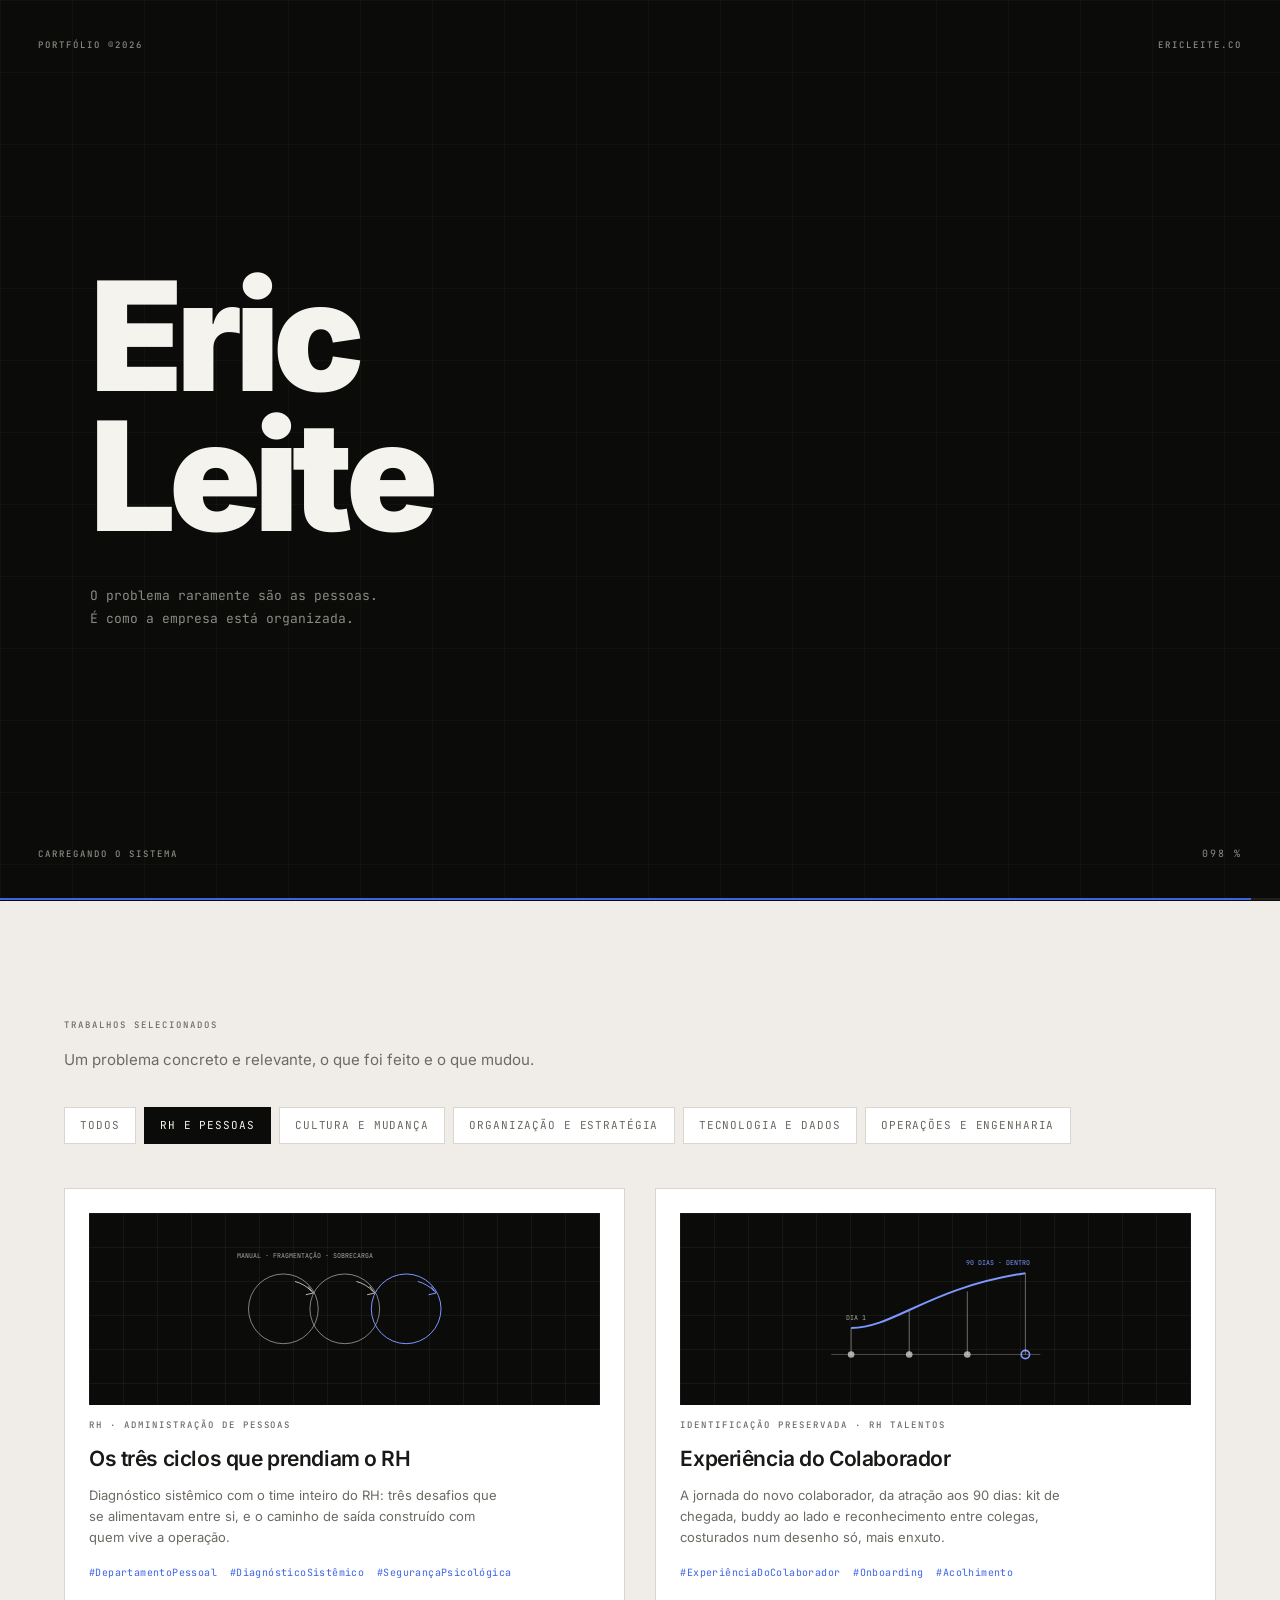
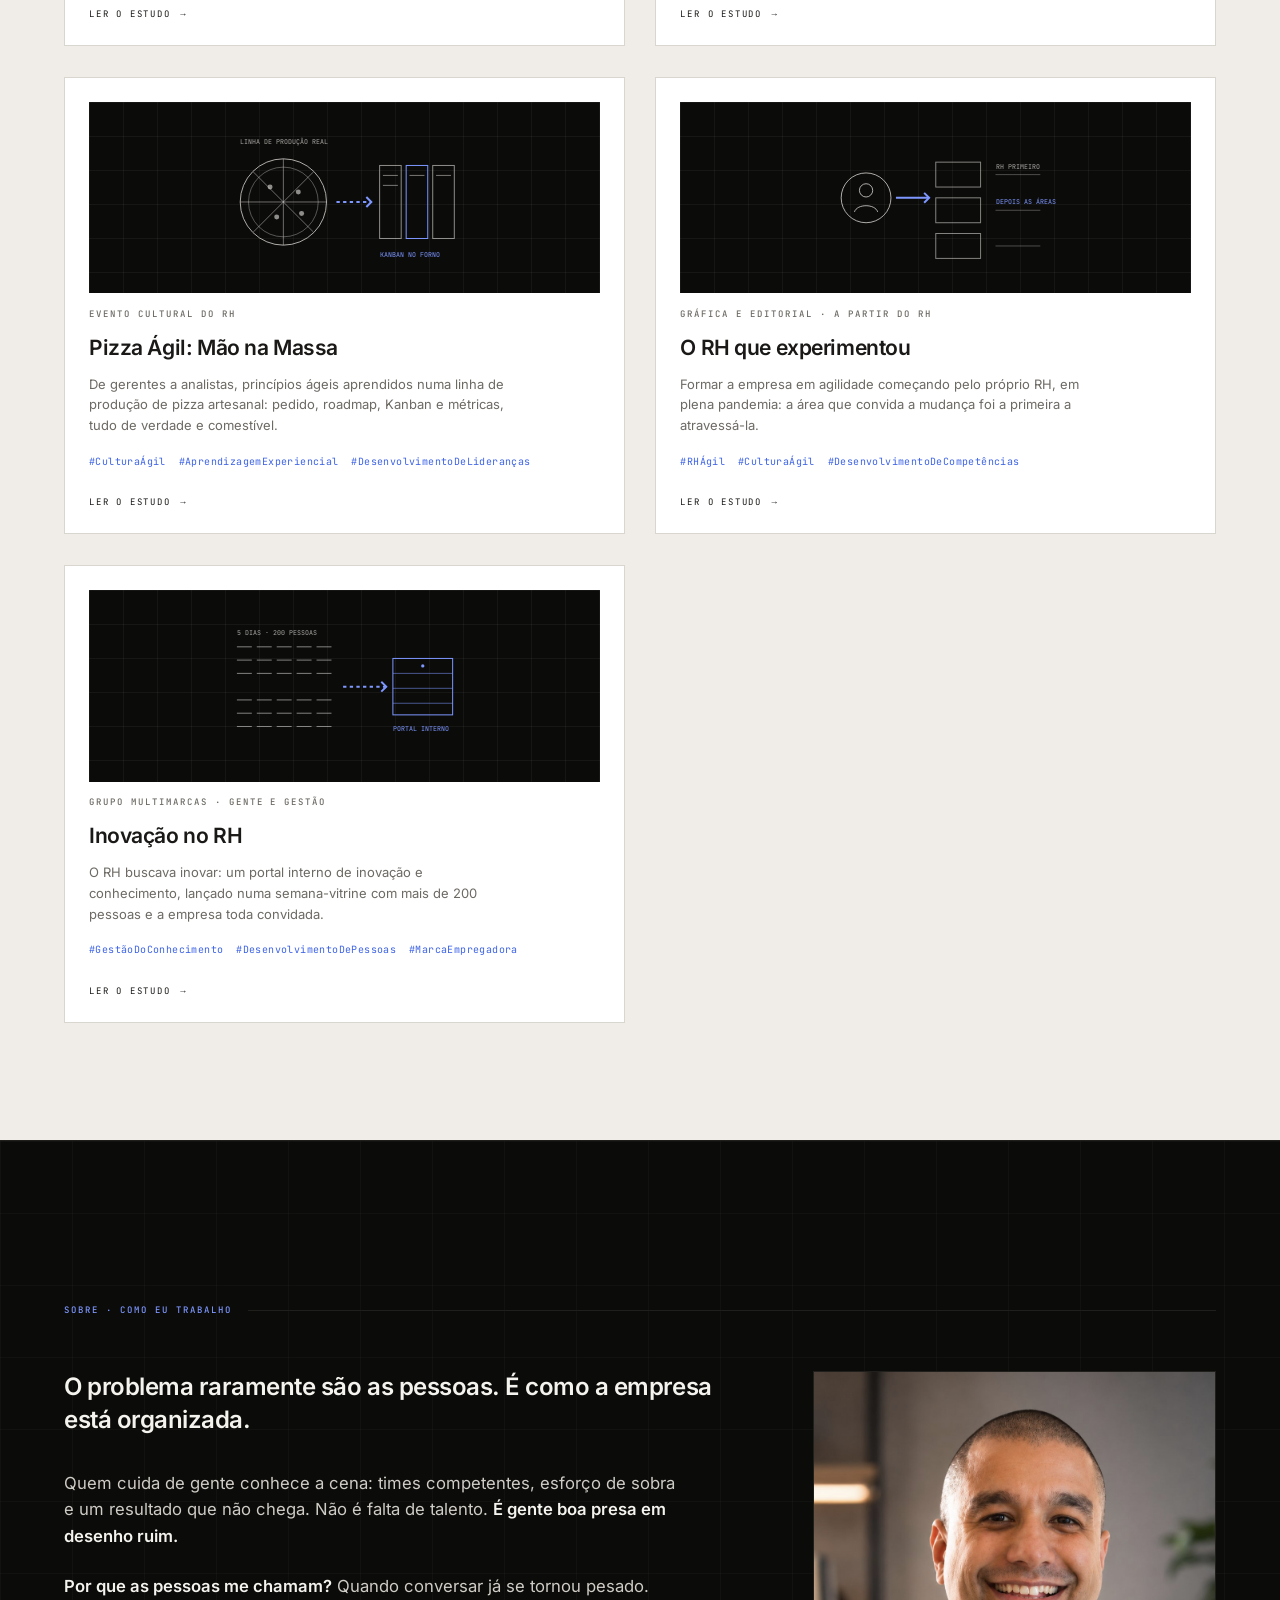
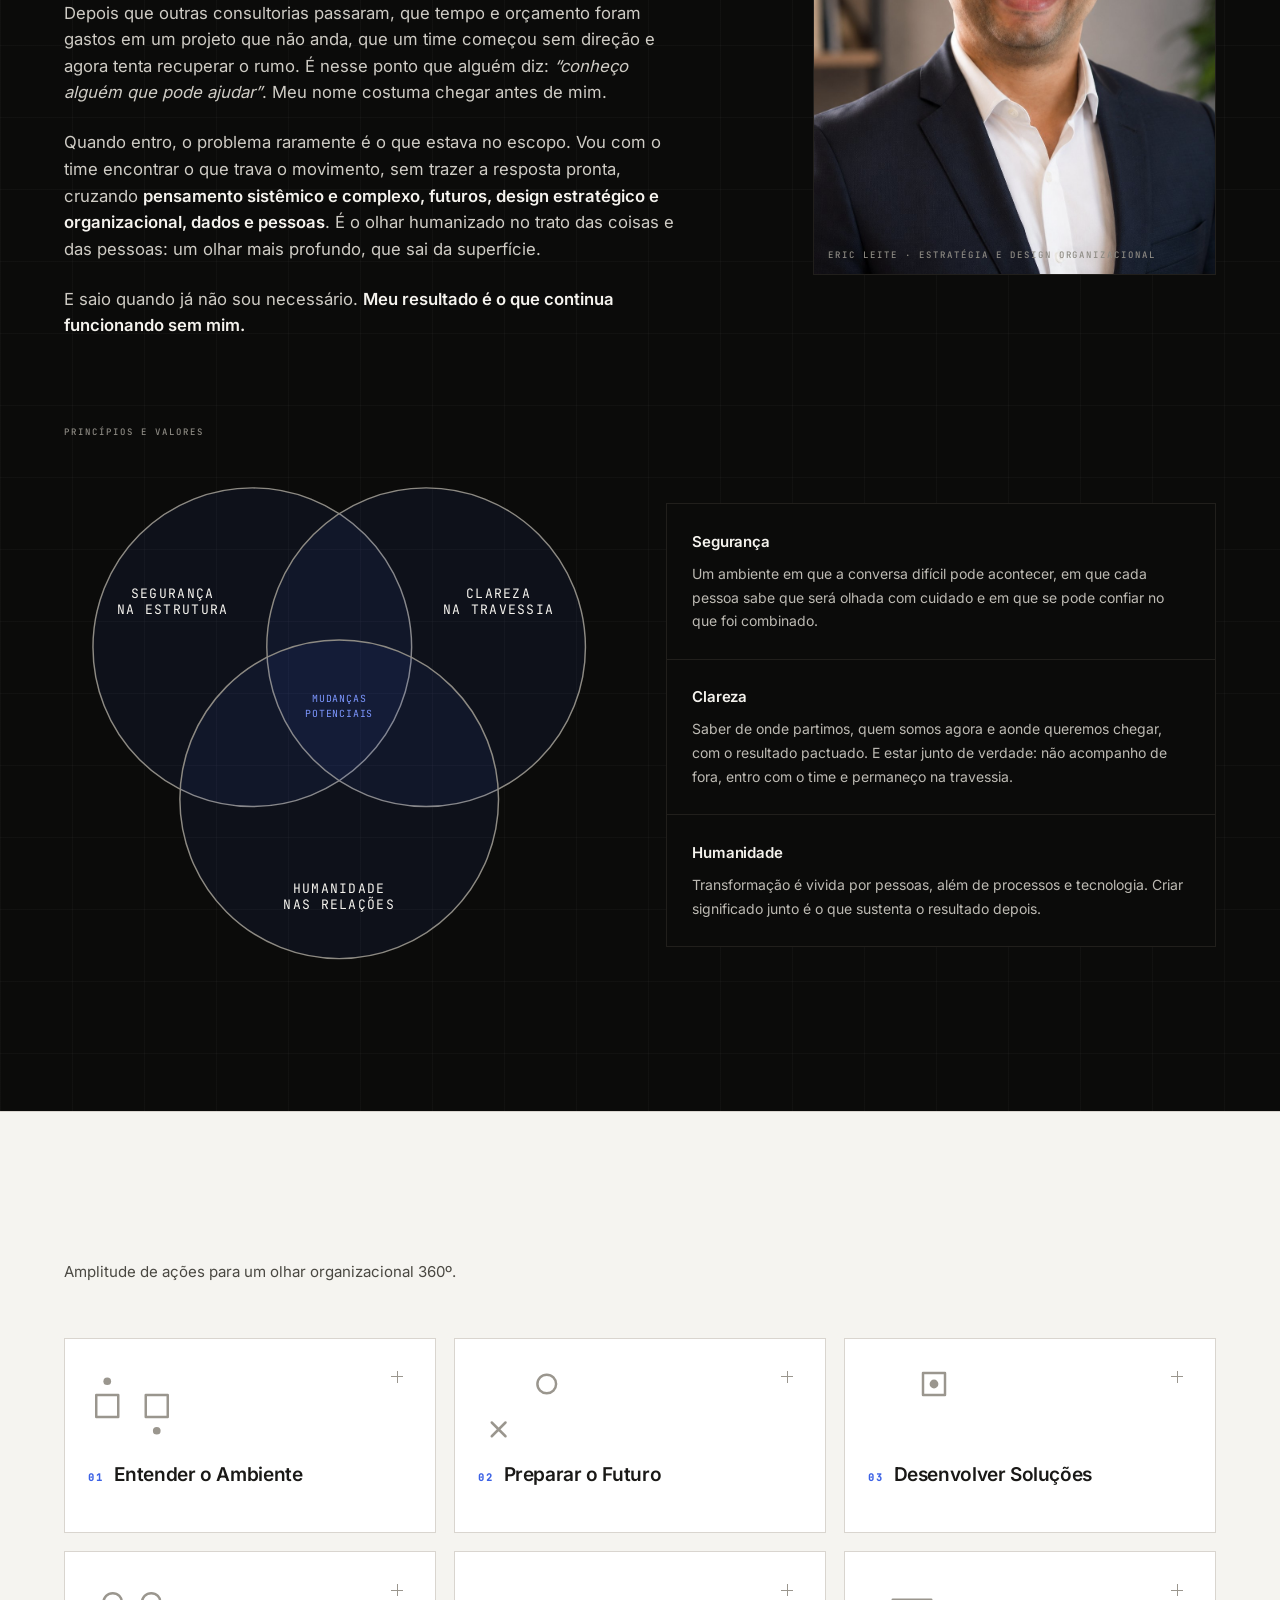
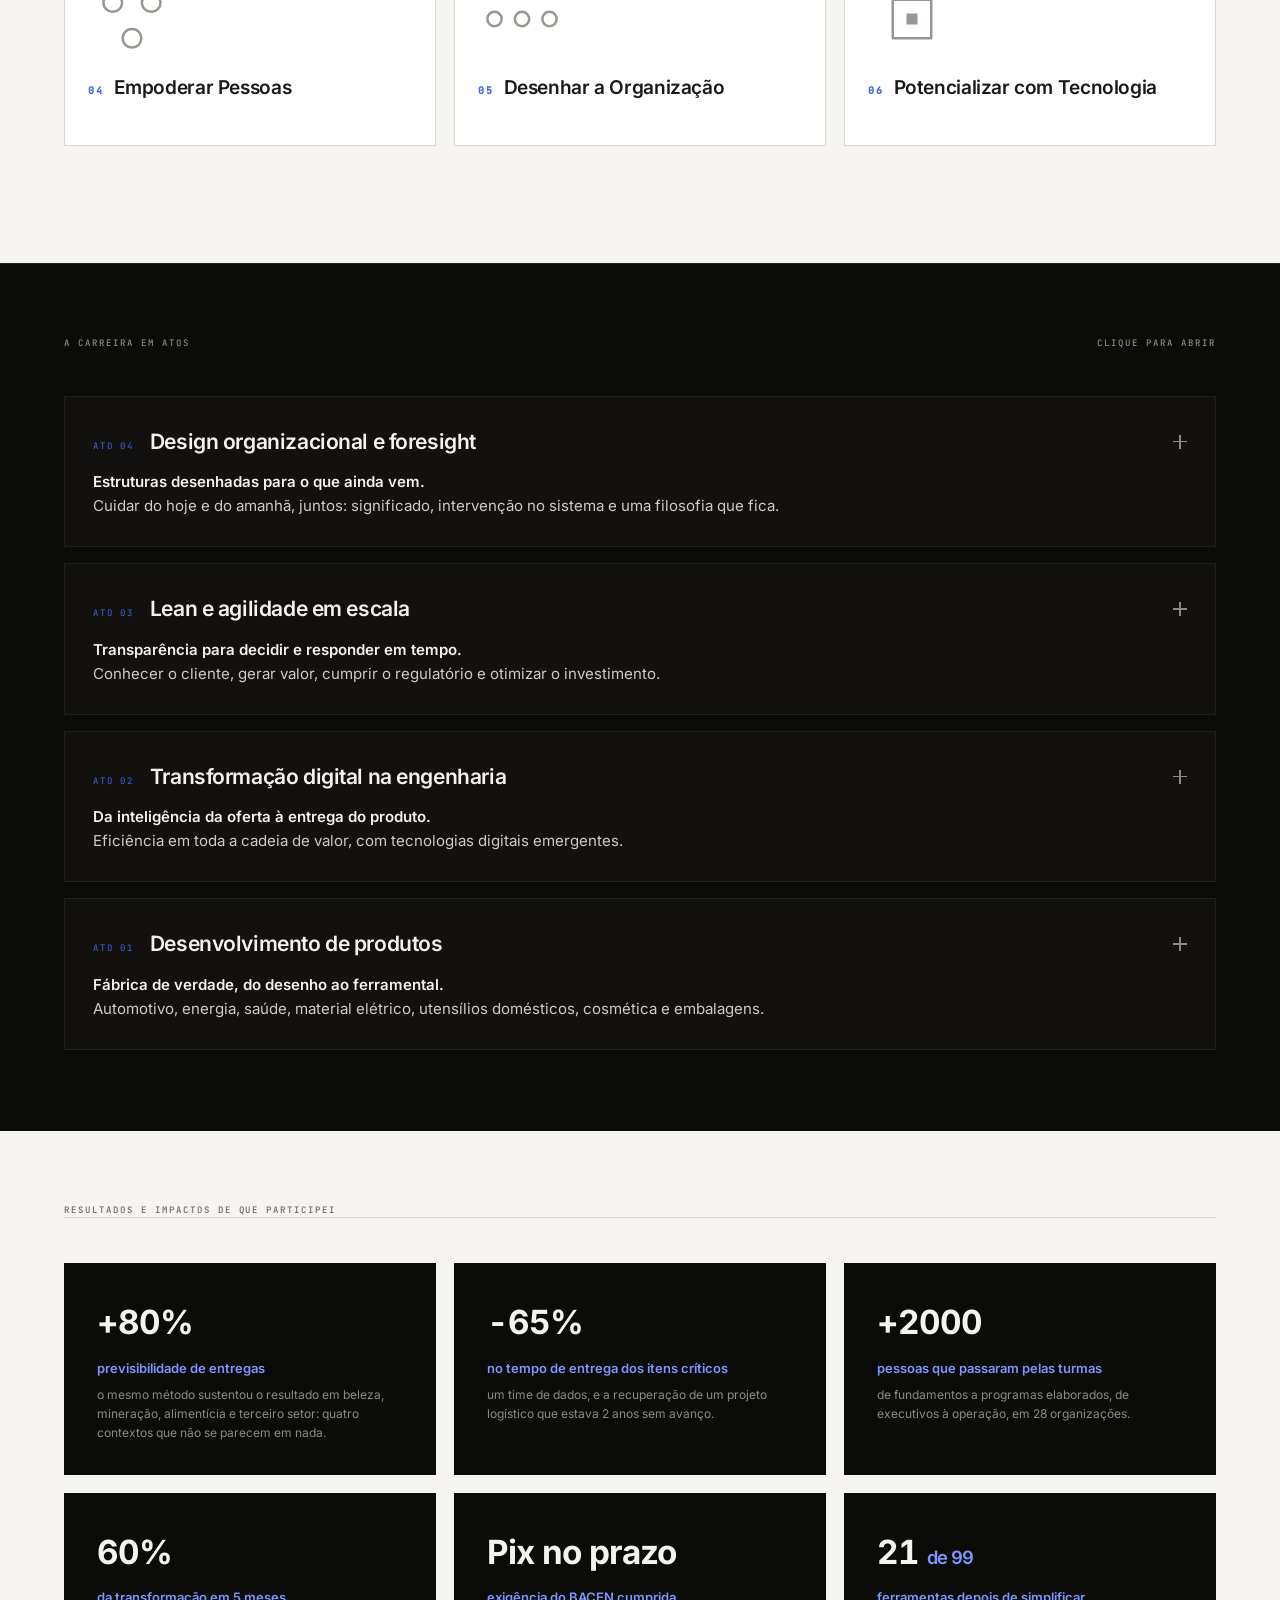
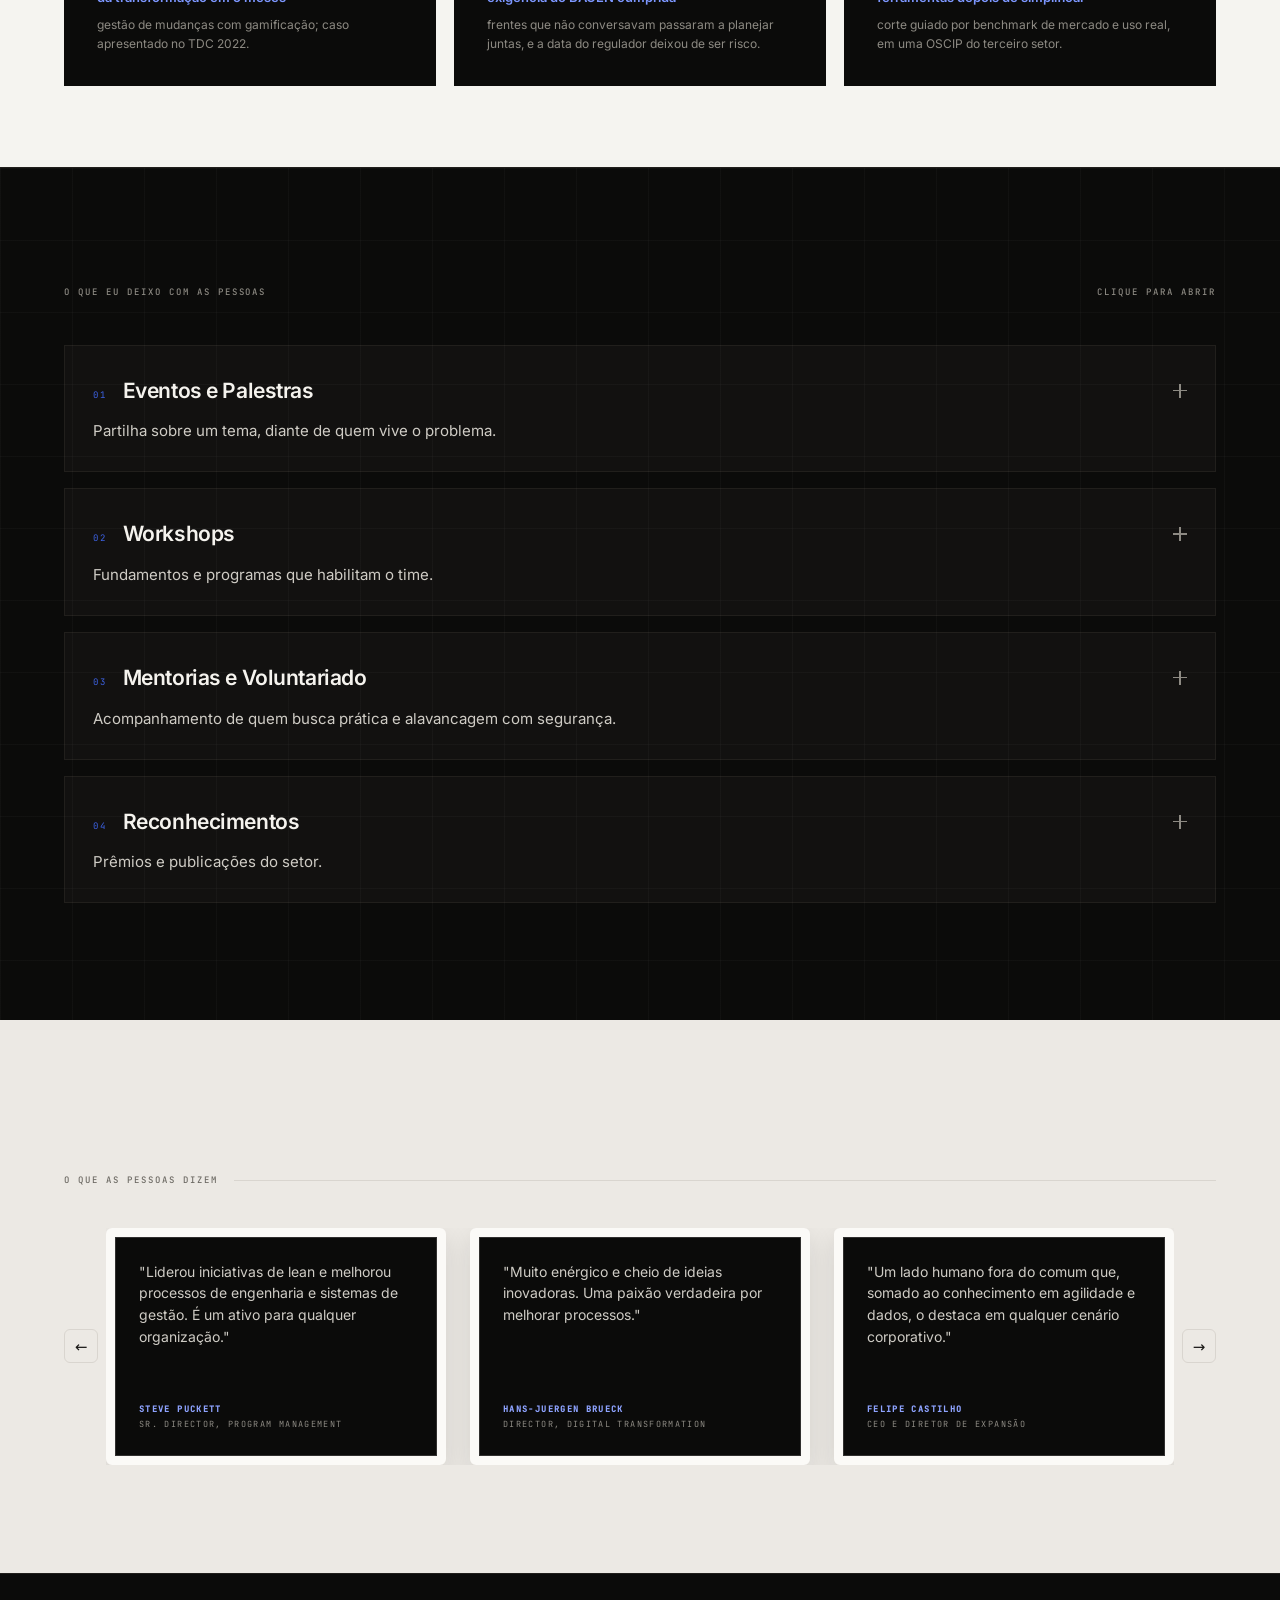
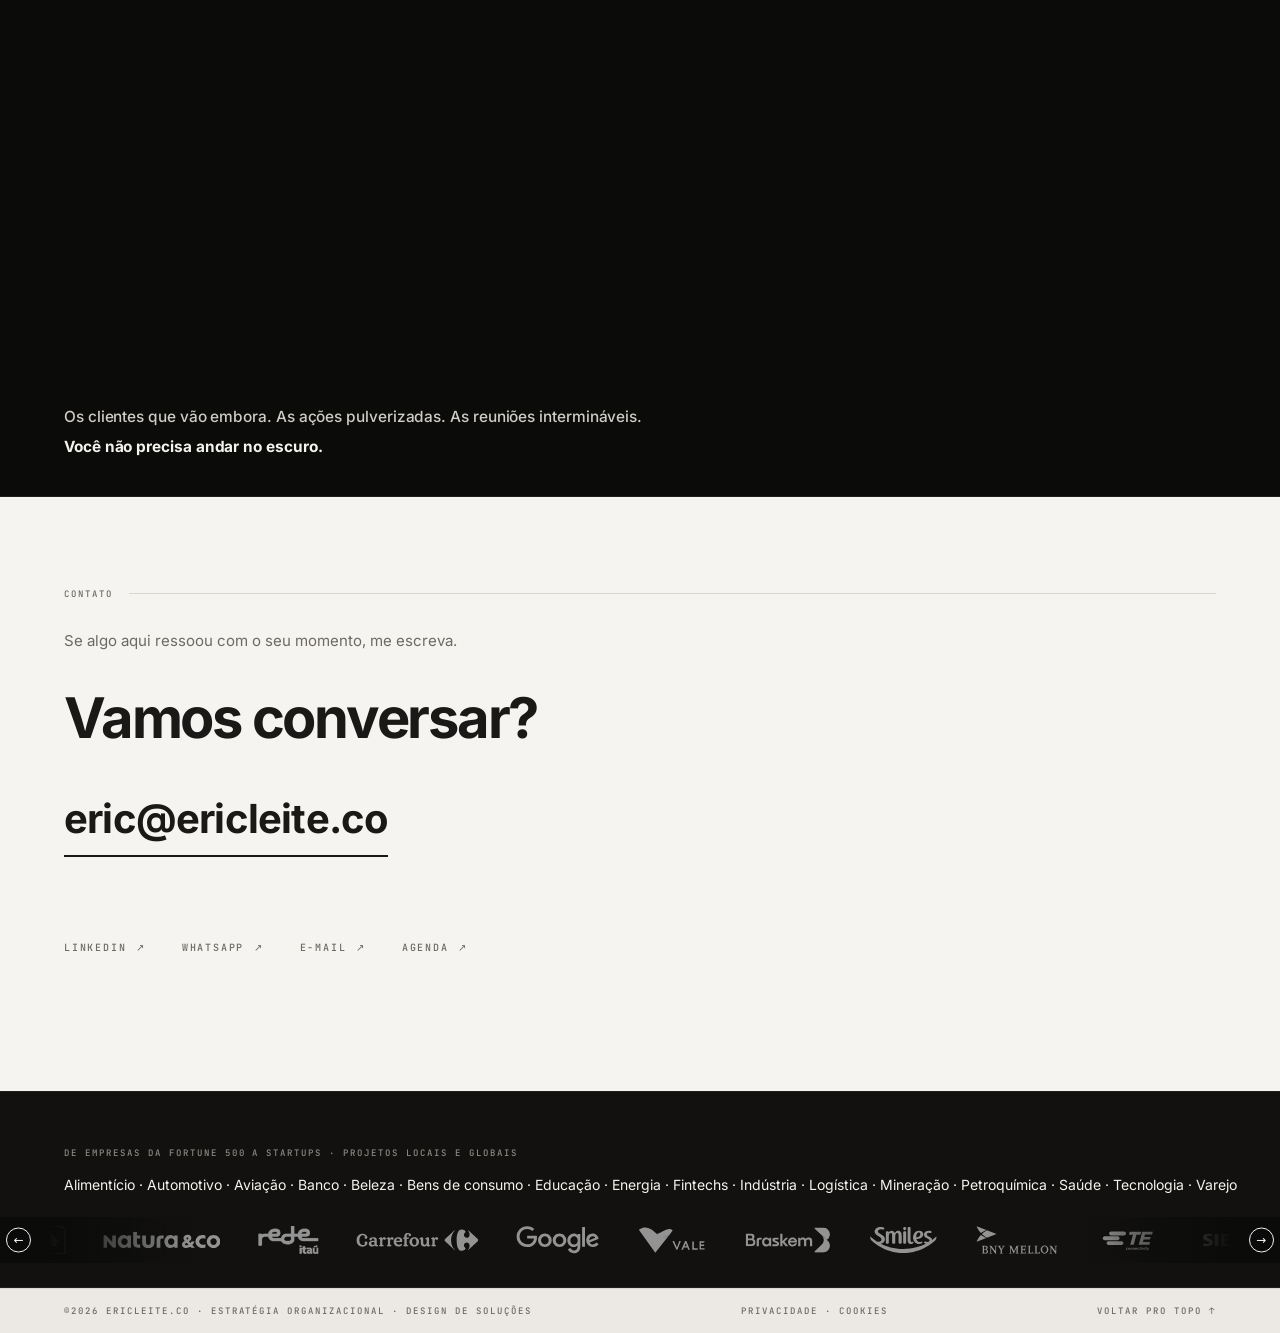
==== index.html @ 81824f71 "v5.59: harmonizacao das sessoes paralelas (template V2.0 completo do estudo 13 + case_01.html), vers" ====
﻿<!DOCTYPE html>
<html lang="pt-BR">
<head>
<meta charset="UTF-8">
<meta name="viewport" content="width=device-width, initial-scale=1.0">
<title>Eric Leite · Estratégia organizacional e design de soluções</title>
<meta name="description" content="Estratégia organizacional, design de soluções e foresight para empresas que precisam decidir mais rápido e entregar com previsibilidade. Casos com resultado medido em banco, varejo, indústria, aviação e saúde.">
<meta property="og:title" content="Eric Leite · Estratégia organizacional e design de soluções">
<meta property="og:description" content="Estratégia organizacional, design de soluções e foresight, com resultado medido: decisão mais rápida, entrega previsível e método que fica.">
<meta property="og:type" content="website">
<meta property="og:url" content="https://ericleite.co/">
<link rel="canonical" href="https://ericleite.co/">
<meta name="version" content="5.59">
<meta name="theme-color" content="#0b0b0a">
<link rel="icon" href="data:image/svg+xml,%3Csvg xmlns='http://www.w3.org/2000/svg' viewBox='0 0 64 64'%3E%3Crect width='64' height='64' fill='%230b0b0a'/%3E%3Ctext x='32' y='42' font-family='monospace' font-size='26' fill='%23f5f3ee' text-anchor='middle'%3EEL%3C/text%3E%3C/svg%3E">
<link rel="stylesheet" href="assets/css/styles.css?v=5.59">
</head>
<body class="lock">

<!-- cursor (bolinha) -->
<div id="cursor" aria-hidden="true"><span class="cursor-tag"></span></div>

<!-- ============================================================
     LOADER · tela de abertura
     ============================================================ -->
<div id="loader" class="blueprint" role="presentation">
  <div class="loader-top">
    <span class="cota">portfólio ©2026</span>
    <span class="cota">ericleite.co</span>
  </div>
  <div class="loader-center">
    <div id="loader-name" aria-label="Eric Leite">
      <span class="ln"><span>Eric</span></span>
      <span class="ln"><span>Leite</span></span>
    </div>
    <p id="loader-manifesto" aria-hidden="true"></p>
  </div>
  <div class="loader-bottom">
    <span class="cota">carregando o sistema</span>
    <span id="loader-pct">000 %</span>
  </div>
  <div id="loader-bar"><i></i></div>
</div>

<!-- ============================================================
     NAVEGAÇÃO
     ============================================================ -->
<nav id="nav" aria-label="Principal">
  <a class="brand" href="#inicio" aria-label="Eric Leite, voltar ao início">
    <span class="brand-mark">EL</span>
    <span class="brand-txt">
      <span class="brand-name">Eric Leite</span><br>
      <span class="brand-sub">estratégia organizacional · design de soluções</span>
    </span>
  </a>
  <div class="nav-links">
    <a class="nav-link" href="#inicio">Início</a>
    <a class="nav-link" href="#trabalhos">Trabalhos</a>
    <a class="nav-link" href="#repertorio">Repertório</a>
    <a class="nav-link" href="#sobre">Sobre</a>
    <a class="nav-link" href="#contato">Contato</a>
  </div>
  <button id="burger" aria-label="Abrir menu"><i></i><i></i></button>
</nav>

<div id="mobile-menu" aria-label="Menu">
  <a href="#inicio"><span>Início</span><span class="idx">01</span></a>
  <a href="#trabalhos"><span>Trabalhos</span><span class="idx">02</span></a>
  <a href="#repertorio"><span>Repertório</span><span class="idx">03</span></a>
  <a href="#sobre"><span>Sobre</span><span class="idx">04</span></a>
  <a href="#contato"><span>Contato</span><span class="idx">05</span></a>
</div>

<main>

<!-- ============================================================
     HERO
     ============================================================ -->
<section id="inicio" class="blueprint" aria-label="Apresentação">
  <canvas id="field-canvas"></canvas>

  <div class="hero-inner">
    <h1 id="hero-headline">
      <span class="fit-line thin">Organizações que respondem</span>
      <span class="fit-line">em tempo e constroem</span>
      <span class="fit-line em">o que importa.</span>
    </h1>

    <p class="hero-sub rv">
      <strong>Quando a estrutura falha e as conversas ficam difíceis, é aí que entro.</strong>
    </p>
    <p class="hero-sub hero-sub-2 rv">
      Do emaranhado à clareza. Da clareza à decisão. Da decisão a uma organização<br>
      que evolui sozinha. Um novo olhar sobre o que a sua empresa,<br>
      única como ela é, pode se tornar.
    </p>

    <div class="hero-ctas rv">
      <a class="btn btn-solid" href="#trabalhos">Ver cases <span class="arr">→</span></a>
      <a class="btn btn-ghost" href="#sobre">Como eu trabalho</a>
    </div>
  </div>

  <div class="scroll-hint" aria-hidden="true">
    <span class="line"></span>
    <span>role ↓</span>
  </div>
</section>

<!-- ============================================================
     OS PROBLEMAS QUE RESOLVO
     ============================================================ -->

<!-- ============================================================
     TRABALHOS
     ============================================================ -->
<section id="trabalhos" class="on-light" data-bar="light" aria-label="Trabalhos selecionados">
  <div class="wrap">
    <div class="sec-head rv">
      <span class="cota">trabalhos selecionados</span>
    </div>
    <p class="sec-intro rv">Um problema concreto e relevante, o que foi feito e o que mudou.</p>

    <div class="case-filtros rv" aria-label="Filtrar estudos por tema">
      <button class="cf-btn" data-f="todos">Todos</button>
      <button class="cf-btn on" data-f="rh">RH e Pessoas</button>
      <button class="cf-btn" data-f="cultura">Cultura e Mudan&ccedil;a</button>
      <button class="cf-btn" data-f="organizacao">Organiza&ccedil;&atilde;o e Estrat&eacute;gia</button>
      <button class="cf-btn" data-f="tecnologia">Tecnologia e Dados</button>
      <button class="cf-btn" data-f="operacoes">Opera&ccedil;&otilde;es e Engenharia</button>
    </div>

    <div class="case-grid">

      <article class="case-card rv" data-case="diagnostico-rh" data-cat="rh" tabindex="0" role="button" aria-label="Abrir estudo: os tr&ecirc;s ciclos que prendiam o RH">
        <div class="case-fig">
          <svg viewBox="0 0 320 190" fill="none" stroke="currentColor" stroke-width="1.2" aria-hidden="true">
            <circle cx="86" cy="95" r="42" opacity=".55"/>
            <circle cx="160" cy="95" r="42" opacity=".55"/>
            <circle cx="234" cy="95" r="42" stroke="#7d97ff"/>
            <path d="M100 62 a 42 42 0 0 1 20 12" opacity=".8"/>
            <path d="M116 68 l 6 8 -9 2" opacity=".8"/>
            <path d="M174 62 a 42 42 0 0 1 20 12" opacity=".8"/>
            <path d="M190 68 l 6 8 -9 2" opacity=".8"/>
            <path d="M248 62 a 42 42 0 0 1 20 12" stroke="#7d97ff"/>
            <path d="M264 68 l 6 8 -9 2" stroke="#7d97ff"/>
            <text x="30" y="34" font-family="JetBrains Mono, monospace" font-size="8" fill="currentColor" stroke="none" opacity=".7">MANUAL &middot; FRAGMENTA&Ccedil;&Atilde;O &middot; SOBRECARGA</text>
          </svg>
          <span class="cota fig-cota">fig. 14 &middot; ciclos que se alimentam</span>
        </div>
        <div class="case-meta">
          <span class="cota on-light">RH &middot; administra&ccedil;&atilde;o de pessoas</span>
        </div>
        <h3 class="case-title">Os tr&ecirc;s ciclos que prendiam o RH</h3>
        <p class="case-line">Diagn&oacute;stico sist&ecirc;mico com o time inteiro do RH: tr&ecirc;s desafios que se
           alimentavam entre si, e o caminho de sa&iacute;da constru&iacute;do com quem vive a opera&ccedil;&atilde;o.</p>
        <p class="card-tags"><span>#DepartamentoPessoal</span><span>#DiagnósticoSistêmico</span><span>#SegurançaPsicológica</span></p>
        <span class="case-open">Ler o estudo <span class="arr">&rarr;</span></span>
      </article>

      <article class="case-card rv" data-case="onboarding-cx" data-cat="rh" tabindex="0" role="button" aria-label="Abrir estudo: experi&ecirc;ncia do colaborador">
        <div class="case-fig">
          <svg viewBox="0 0 320 190" fill="none" stroke="currentColor" stroke-width="1.2" aria-hidden="true">
            <path d="M34 150 h 252" opacity=".3"/>
            <circle cx="58" cy="150" r="4" fill="currentColor" stroke="none" opacity=".7"/>
            <circle cx="128" cy="150" r="4" fill="currentColor" stroke="none" opacity=".7"/>
            <circle cx="198" cy="150" r="4" fill="currentColor" stroke="none" opacity=".7"/>
            <circle cx="268" cy="150" r="5" stroke="#7d97ff" stroke-width="2"/>
            <path d="M58 150 V 118 M128 150 V 96 M198 150 V 74 M268 150 V 52" opacity=".45"/>
            <path d="M58 118 C 110 118, 150 70, 268 52" stroke="#7d97ff" stroke-width="2.4"/>
            <text x="52" y="108" font-family="JetBrains Mono, monospace" font-size="8" fill="currentColor" stroke="none" opacity=".7">DIA 1</text>
            <text x="196" y="42" font-family="JetBrains Mono, monospace" font-size="8" fill="#7d97ff" stroke="none">90 DIAS &middot; DENTRO</text>
          </svg>
          <span class="cota fig-cota">fig. 12 &middot; da vaga aos 90 dias</span>
        </div>
        <div class="case-meta">
          <span class="cota on-light">identifica&ccedil;&atilde;o preservada &middot; RH Talentos</span>
        </div>
        <h3 class="case-title">Experi&ecirc;ncia do Colaborador</h3>
        <p class="case-line">A jornada do novo colaborador, da atração aos 90 dias: kit de chegada, buddy ao lado e reconhecimento entre colegas, costurados num desenho só, mais enxuto.</p>
        <p class="card-tags"><span>#ExperiênciaDoColaborador</span><span>#Onboarding</span><span>#Acolhimento</span></p>
        <span class="case-open">Ler o estudo <span class="arr">&rarr;</span></span>
      </article>

      <article class="case-card rv" data-case="pizza-agil" data-cat="rh" tabindex="0" role="button" aria-label="Abrir estudo: pizza &aacute;gil, m&atilde;o na massa">
        <div class="case-fig">
          <svg viewBox="0 0 320 190" fill="none" stroke="currentColor" stroke-width="1.2" aria-hidden="true">
            <circle cx="86" cy="100" r="52" opacity=".75"/>
            <circle cx="86" cy="100" r="42" opacity=".35"/>
            <path d="M86 48 L86 152 M34 100 L138 100 M50 64 L122 136 M122 64 L50 136" opacity=".45"/>
            <circle cx="70" cy="82" r="3" fill="currentColor" stroke="none" opacity=".6"/>
            <circle cx="104" cy="88" r="3" fill="currentColor" stroke="none" opacity=".6"/>
            <circle cx="78" cy="118" r="3" fill="currentColor" stroke="none" opacity=".6"/>
            <circle cx="108" cy="114" r="3" fill="currentColor" stroke="none" opacity=".6"/>
            <path d="M150 100 H 192" stroke="#7d97ff" stroke-width="2.4" stroke-dasharray="4 4"/>
            <path d="M186 94 l 6 6 -6 6" stroke="#7d97ff" stroke-width="2.4"/>
            <rect x="202" y="56" width="26" height="88" opacity=".6"/>
            <rect x="234" y="56" width="26" height="88" stroke="#7d97ff"/>
            <rect x="266" y="56" width="26" height="88" opacity=".6"/>
            <path d="M206 68 h 18 M206 80 h 18 M238 68 h 18 M270 68 h 18" opacity=".5"/>
            <text x="34" y="30" font-family="JetBrains Mono, monospace" font-size="8" fill="currentColor" stroke="none" opacity=".7">LINHA DE PRODU&Ccedil;&Atilde;O REAL</text>
            <text x="202" y="166" font-family="JetBrains Mono, monospace" font-size="8" fill="#7d97ff" stroke="none">KANBAN NO FORNO</text>
          </svg>
          <span class="cota fig-cota">fig. 16 &middot; princ&iacute;pios com a m&atilde;o na massa</span>
        </div>
        <div class="case-meta">
          <span class="cota on-light">evento cultural do RH</span>
        </div>
        <h3 class="case-title">Pizza &Aacute;gil: M&atilde;o na Massa</h3>
        <p class="case-line">De gerentes a analistas, princ&iacute;pios &aacute;geis aprendidos numa linha de produ&ccedil;&atilde;o
           de pizza artesanal: pedido, roadmap, Kanban e m&eacute;tricas, tudo de verdade e comest&iacute;vel.</p>
        <p class="card-tags"><span>#Cultura&Aacute;gil</span><span>#AprendizagemExperiencial</span><span>#DesenvolvimentoDeLideran&ccedil;as</span></p>
        <span class="case-open">Ler o estudo <span class="arr">&rarr;</span></span>
      </article>

      <article class="case-card rv" data-case="radar-mudanca" data-cat="cultura" tabindex="0" role="button" aria-label="Abrir estudo: um espelho sobre o que a empresa deseja se tornar">
        <div class="case-fig">
          <svg viewBox="0 0 320 190" fill="none" stroke="currentColor" stroke-width="1.2" aria-hidden="true">
            <circle cx="160" cy="95" r="22" opacity=".3"/>
            <circle cx="160" cy="95" r="40" opacity=".4"/>
            <circle cx="160" cy="95" r="58" opacity=".5"/>
            <circle cx="160" cy="95" r="76" opacity=".6"/>
            <path d="M160 19 V 171 M84 95 H 236 M106 41 L 214 149 M214 41 L 106 149" opacity=".25"/>
            <path d="M160 35 L 205 70 L 214 95 L 190 140 L 160 128 L 118 138 L 106 95 L 124 62 Z" stroke="#7d97ff" stroke-width="2"/>
            <circle cx="160" cy="35" r="3" fill="#7d97ff" stroke="none"/>
            <circle cx="214" cy="95" r="3" fill="#7d97ff" stroke="none"/>
            <circle cx="118" cy="138" r="3" fill="#7d97ff" stroke="none"/>
            <text x="18" y="26" font-family="JetBrains Mono, monospace" font-size="8" fill="currentColor" stroke="none" opacity=".7">16 EIXOS &middot; 4 REALIDADES</text>
            <text x="18" y="176" font-family="JetBrains Mono, monospace" font-size="8" fill="#7d97ff" stroke="none">O QUE A EMPRESA QUER SER</text>
          </svg>
          <span class="cota fig-cota">fig. 15 &middot; onde est&aacute; e para onde quer ir</span>
        </div>
        <div class="case-meta">
          <span class="cota on-light">multissetorial &middot; gest&atilde;o de mudan&ccedil;a</span>
        </div>
        <h3 class="case-title">Um espelho sobre o que a empresa deseja se tornar</h3>
        <p class="case-line">Um instrumento autoral de mudan&ccedil;a organizacional, nascido num banco e
           reaplicado em avia&ccedil;&atilde;o, sa&uacute;de e outras casas: cultura vira dado, e dado vira decis&atilde;o.</p>
        <p class="card-tags"><span>#GestãoDeMudanças</span><span>#CulturaOrganizacional</span><span>#PeopleAnalytics</span></p>
        <span class="case-open">Ler o estudo <span class="arr">&rarr;</span></span>
      </article>

      <article class="case-card rv" data-case="ia-processos" data-cat="tecnologia" tabindex="0" role="button" aria-label="Abrir estudo: IA ag&ecirc;ntica, velocidade com fundamento">
        <div class="case-fig">
          <svg viewBox="0 0 320 190" fill="none" stroke="currentColor" stroke-width="1.2" aria-hidden="true">
            <ellipse cx="70" cy="70" rx="34" ry="10" opacity=".7"/>
            <path d="M36 70 V 118 M104 70 V 118" opacity=".7"/>
            <ellipse cx="70" cy="118" rx="34" ry="10" opacity=".7"/>
            <path d="M36 94 a 34 10 0 0 0 68 0" opacity=".4"/>
            <circle cx="58" cy="86" r="1.6" fill="currentColor" stroke="none" opacity=".6"/>
            <circle cx="76" cy="104" r="1.6" fill="currentColor" stroke="none" opacity=".6"/>
            <circle cx="84" cy="84" r="1.6" fill="currentColor" stroke="none" opacity=".6"/>
            <path d="M116 94 H 152" stroke="#7d97ff" stroke-width="2" stroke-dasharray="4 4"/>
            <path d="M146 88 l 6 6 -6 6" stroke="#7d97ff" stroke-width="2"/>
            <rect x="166" y="38" width="30" height="30" stroke="#7d97ff"/>
            <rect x="166" y="80" width="30" height="30" opacity=".7"/>
            <rect x="166" y="122" width="30" height="30" opacity=".7"/>
            <path d="M196 53 H 236 M196 95 H 236 M196 137 H 236" opacity=".5" stroke-dasharray="3 3"/>
            <path d="M236 53 V 137" opacity=".5"/>
            <path d="M236 95 H 268" stroke="#7d97ff" stroke-width="2"/>
            <path d="M262 89 l 6 6 -6 6" stroke="#7d97ff" stroke-width="2"/>
            <path d="M276 78 h 26 v 34 h -26 z" stroke="#7d97ff"/>
            <text x="36" y="30" font-family="JetBrains Mono, monospace" font-size="8" fill="currentColor" stroke="none" opacity=".7">BANCO DE METADADOS</text>
            <text x="166" y="176" font-family="JetBrains Mono, monospace" font-size="8" fill="#7d97ff" stroke="none">AGENTES COM PAP&Eacute;IS</text>
          </svg>
          <span class="cota fig-cota">fig. 18 &middot; velocidade com fundamento</span>
        </div>
        <div class="case-meta">
          <span class="cota on-light">multissetorial &middot; IA ag&ecirc;ntica</span>
        </div>
        <h3 class="case-title">IA ag&ecirc;ntica: velocidade com fundamento</h3>
        <p class="case-line">Agentes de IA com pap&eacute;is pr&oacute;prios e um coordenador, sobre um banco de
           metadados de conhecimento: a descoberta que levava 3 meses sai em 1 semana, com fonte.</p>
        <p class="card-tags"><span>#IAAg&ecirc;ntica</span><span>#Gest&atilde;oDoConhecimento</span><span>#PesquisaDeMercado</span></p>
        <span class="case-open">Ler o estudo <span class="arr">&rarr;</span></span>
      </article>

      <article class="case-card rv" data-case="guia-wow" data-cat="cultura" tabindex="0" role="button" aria-label="Abrir estudo: WOW, o guia vivo do jeito de trabalhar">
        <div class="case-fig">
          <svg viewBox="0 0 320 190" fill="none" stroke="currentColor" stroke-width="1.2" aria-hidden="true">
            <path d="M60 40 H 170 V 150 H 60 Z" opacity=".7"/>
            <path d="M74 60 h 82 M74 74 h 82 M74 88 h 60" opacity=".45"/>
            <path d="M74 112 h 40" stroke="#7d97ff" stroke-width="2"/>
            <path d="M120 106 c 10 -8, 22 2, 14 10 l -8 8 -12 2 2 -12 z" stroke="#7d97ff"/>
            <path d="M190 95 C 220 60, 250 60, 278 92" stroke-dasharray="4 4" opacity=".8"/>
            <path d="M272 84 l 6 8 -10 2" opacity=".8"/>
            <path d="M278 100 C 250 134, 220 134, 192 104" stroke="#7d97ff" stroke-width="1.6" stroke-dasharray="4 4"/>
            <path d="M198 112 l -6 -8 10 -2" stroke="#7d97ff" stroke-width="1.6"/>
            <text x="60" y="28" font-family="JetBrains Mono, monospace" font-size="8" fill="currentColor" stroke="none" opacity=".7">NADA ESCRITO EM PEDRA</text>
            <text x="190" y="166" font-family="JetBrains Mono, monospace" font-size="8" fill="#7d97ff" stroke="none">ACORDO QUE EVOLUI</text>
          </svg>
          <span class="cota fig-cota">fig. 17 &middot; o guia como acordo vivo</span>
        </div>
        <div class="case-meta">
          <span class="cota on-light">cultura &middot; modelo de trabalho</span>
        </div>
        <h3 class="case-title">WOW: o guia vivo do jeito de trabalhar</h3>
        <p class="case-line">Cada frente falava de um jeito de trabalhar: o guia comum, escrito para
           evoluir, virou o modelo de trabalho a partir do qual a empresa discute cultura.</p>
        <p class="card-tags"><span>#CulturaOrganizacional</span><span>#WaysOfWorking</span><span>#AcordosDeTrabalho</span></p>
        <span class="case-open">Ler o estudo <span class="arr">&rarr;</span></span>
      </article>

      <article class="case-card rv" data-case="agil-rh" data-cat="rh" tabindex="0" role="button" aria-label="Abrir estudo: o RH que experimentou">
        <div class="case-fig">
          <svg viewBox="0 0 320 190" fill="none" stroke="currentColor" stroke-width="1.2" aria-hidden="true">
            <circle cx="76" cy="95" r="30" opacity=".75"/>
            <circle cx="76" cy="86" r="8" opacity=".75"/>
            <path d="M62 112 c 3 -10, 25 -10, 28 0" opacity=".75"/>
            <path d="M112 95 h 40" stroke="#7d97ff" stroke-width="2.4"/>
            <path d="M146 89 l 6 6 -6 6" stroke="#7d97ff" stroke-width="2.4"/>
            <rect x="160" y="52" width="54" height="30" opacity=".55"/>
            <rect x="160" y="95" width="54" height="30" opacity=".55"/>
            <rect x="160" y="138" width="54" height="30" opacity=".55"/>
            <path d="M232 67 h 54 M232 110 h 54 M232 153 h 54" opacity=".3"/>
            <text x="232" y="60" font-family="JetBrains Mono, monospace" font-size="8" fill="currentColor" stroke="none" opacity=".7">RH PRIMEIRO</text>
            <text x="232" y="103" font-family="JetBrains Mono, monospace" font-size="8" fill="#7d97ff" stroke="none">DEPOIS AS &Aacute;REAS</text>
          </svg>
          <span class="cota fig-cota">fig. 11 &middot; o RH como primeiro time</span>
        </div>
        <div class="case-meta">
          <span class="cota on-light">gr&aacute;fica e editorial &middot; a partir do RH</span>
        </div>
        <h3 class="case-title">O RH que experimentou</h3>
        <p class="case-line">Formar a empresa em agilidade começando pelo próprio RH, em plena pandemia: a área que convida a mudança foi a primeira a atravessá-la.</p>
        <p class="card-tags"><span>#RHÁgil</span><span>#CulturaÁgil</span><span>#DesenvolvimentoDeCompetências</span></p>
        <span class="case-open">Ler o estudo <span class="arr">&rarr;</span></span>
      </article>

      <article class="case-card rv" data-case="semana-inovacao" data-cat="rh" tabindex="0" role="button" aria-label="Abrir estudo: inovação no RH">
        <div class="case-fig">
          <svg viewBox="0 0 320 190" fill="none" stroke="currentColor" stroke-width="1.2" aria-hidden="true">
            <g opacity=".55">
              <path d="M30 48 h 18 M54 48 h 18 M78 48 h 18 M102 48 h 18 M126 48 h 18"/>
              <path d="M30 64 h 18 M54 64 h 18 M78 64 h 18 M102 64 h 18 M126 64 h 18"/>
              <path d="M30 80 h 18 M54 80 h 18 M78 80 h 18 M102 80 h 18 M126 80 h 18"/>
              <path d="M30 112 h 18 M54 112 h 18 M78 112 h 18 M102 112 h 18 M126 112 h 18"/>
              <path d="M30 128 h 18 M54 128 h 18 M78 128 h 18 M102 128 h 18 M126 128 h 18"/>
              <path d="M30 144 h 18 M54 144 h 18 M78 144 h 18 M102 144 h 18 M126 144 h 18"/>
            </g>
            <path d="M158 96 H 210" stroke="#7d97ff" stroke-width="2.4" stroke-dasharray="4 4"/>
            <path d="M204 90 l 6 6 -6 6" stroke="#7d97ff" stroke-width="2.4"/>
            <rect x="218" y="62" width="72" height="68" stroke="#7d97ff"/>
            <path d="M218 80 h 72 M218 98 h 72 M218 116 h 72" stroke="#7d97ff" opacity=".55"/>
            <circle cx="254" cy="71" r="2" fill="#7d97ff" stroke="none"/>
            <text x="30" y="34" font-family="JetBrains Mono, monospace" font-size="8" fill="currentColor" stroke="none" opacity=".7">5 DIAS &middot; 200 PESSOAS</text>
            <text x="218" y="150" font-family="JetBrains Mono, monospace" font-size="8" fill="#7d97ff" stroke="none">PORTAL INTERNO</text>
          </svg>
          <span class="cota fig-cota">fig. 13 &middot; a porta e o destino</span>
        </div>
        <div class="case-meta">
          <span class="cota on-light">grupo multimarcas &middot; gente e gest&atilde;o</span>
        </div>
        <h3 class="case-title">Inovação no RH</h3>
        <p class="case-line">O RH buscava inovar: um portal interno de inova&ccedil;&atilde;o e conhecimento,
           lan&ccedil;ado numa semana-vitrine com mais de 200 pessoas e a empresa toda convidada.</p>
        <p class="card-tags"><span>#GestãoDoConhecimento</span><span>#DesenvolvimentoDePessoas</span><span>#MarcaEmpregadora</span></p>
        <span class="case-open">Ler o estudo <span class="arr">&rarr;</span></span>
      </article>

      <article class="case-card rv" data-case="pd-beleza" data-cat="operacoes" tabindex="0" role="button" aria-label="Abrir estudo: a operação que se autorregula">
        <div class="case-fig">
          <svg viewBox="0 0 320 190" fill="none" stroke="currentColor" stroke-width="1.2" aria-hidden="true">
            <path d="M30 50 C 90 50, 110 92, 160 95" opacity=".55"/>
            <path d="M30 95 C 80 95, 120 95, 160 95" opacity=".7"/>
            <path d="M30 140 C 90 140, 110 98, 160 95" opacity=".55"/>
            <path d="M160 95 H 288" stroke="#7d97ff" stroke-width="2.4"/>
            <circle cx="30" cy="50" r="3" fill="currentColor" stroke="none" opacity=".7"/>
            <circle cx="30" cy="95" r="3" fill="currentColor" stroke="none" opacity=".7"/>
            <circle cx="30" cy="140" r="3" fill="currentColor" stroke="none" opacity=".7"/>
            <circle cx="160" cy="95" r="4" stroke="#7d97ff"/>
            <path d="M262 60 l 3.5 8 8.5 1 -6 6 1.5 8.5 -7.5 -4 -7.5 4 1.5 -8.5 -6 -6 8.5 -1 z" opacity=".85"/>
            <text x="176" y="82" font-family="JetBrains Mono, monospace" font-size="8" fill="currentColor" stroke="none" opacity=".7">FLUXO &Uacute;NICO</text>
            <text x="176" y="120" font-family="JetBrains Mono, monospace" font-size="8" fill="#7d97ff" stroke="none">+80% PREVISIBILIDADE</text>
          </svg>
          <span class="cota fig-cota">fig. 01 · operação autorregulada</span>
        </div>
        <div class="case-meta">
          <span class="cota on-light">P&amp;D &middot; identifica&ccedil;&atilde;o preservada</span>
        </div>
        <h3 class="case-title">A operação que se autorregula</h3>
        <p class="case-line">Datas fixas e frentes disputando as mesmas pessoas: um sistema de fluxo &uacute;nico, carga balanceada por etapa e +80% de previsibilidade.</p>
        <p class="card-tags"><span>#Estudo02</span><span>#GestãoVisual</span><span>#Previsibilidade</span></p>
        <span class="case-open">Ler o estudo <span class="arr">→</span></span>
      </article>

      <article class="case-card rv" data-case="programas-nacionais" data-cat="organizacao" tabindex="0" role="button" aria-label="Abrir estudo: de taxonomias próprias a um portfólio único">
        <div class="case-fig">
          <svg viewBox="0 0 320 190" fill="none" stroke="currentColor" stroke-width="1.2" aria-hidden="true">
            <g opacity=".6">
              <path d="M40 40 h 14 M60 40 h 14 M80 40 h 14 M100 40 h 14 M120 40 h 14 M140 40 h 14 M160 40 h 14 M180 40 h 14 M200 40 h 14 M220 40 h 14 M240 40 h 14 M260 40 h 14"/>
              <path d="M52 54 h 14 M76 54 h 14 M100 54 h 14 M124 54 h 14 M148 54 h 14 M172 54 h 14 M196 54 h 14 M220 54 h 14 M244 54 h 14"/>
              <path d="M76 68 h 14 M108 68 h 14 M140 68 h 14 M172 68 h 14 M204 68 h 14 M236 68 h 14"/>
            </g>
            <path d="M40 84 L 132 128 M280 84 L 188 128" opacity=".5"/>
            <path d="M136 128 h 48 M126 140 h 68 M136 152 h 48" stroke="#7d97ff" stroke-width="1.6"/>
            <text x="40" y="32" font-family="JetBrains Mono, monospace" font-size="8" fill="currentColor" stroke="none" opacity=".7">99 FERRAMENTAS</text>
            <text x="160" y="174" font-family="JetBrains Mono, monospace" font-size="8" fill="#7d97ff" stroke="none" text-anchor="middle">21 · BASELINE EM 100%</text>
          </svg>
          <span class="cota fig-cota">fig. 02 · racionalização</span>
        </div>
        <div class="case-meta">
          <span class="cota on-light">tecnologia &middot; identifica&ccedil;&atilde;o preservada</span>
        </div>
        <h3 class="case-title">De taxonomias próprias a um portfólio único</h3>
        <p class="case-line">Cada programa com a sua taxonomia e nenhum com o todo: portfólio único, base estatística em 100% dos projetos e 99 ferramentas reduzidas a 21.</p>
        <p class="card-tags"><span>#DesignOrganizacional</span><span>#GestãoDePortfólio</span><span>#ClimaOrganizacional</span></p>
        <span class="case-open">Ler o estudo <span class="arr">→</span></span>
      </article>

      <article class="case-card rv" data-case="adquirencia" data-cat="operacoes" tabindex="0" role="button" aria-label="Abrir estudo: do acompanhamento manual ao Pix no prazo">
        <div class="case-fig">
          <svg viewBox="0 0 320 190" fill="none" stroke="currentColor" stroke-width="1.2" aria-hidden="true">
            <path d="M28 158 H 292" opacity=".5"/>
            <path d="M28 158 V 30" opacity=".5"/>
            <rect x="48"  y="128" width="18" height="30" opacity=".55"/>
            <rect x="78"  y="112" width="18" height="46" opacity=".6"/>
            <rect x="108" y="118" width="18" height="40" opacity=".6"/>
            <rect x="138" y="94"  width="18" height="64" opacity=".7"/>
            <rect x="168" y="78"  width="18" height="80" opacity=".75"/>
            <rect x="198" y="84"  width="18" height="74" opacity=".75"/>
            <rect x="228" y="56"  width="18" height="102" opacity=".85"/>
            <path d="M50 120 C 110 118, 170 84, 244 46" stroke="#7d97ff" stroke-width="1.6"/>
            <path d="M236 42 l 10 2 -4 9" stroke="#7d97ff" stroke-width="1.6"/>
            <rect x="216" y="18" width="76" height="20" opacity=".9"/>
            <text x="254" y="31" font-family="JetBrains Mono, monospace" font-size="8" fill="currentColor" stroke="none" text-anchor="middle" letter-spacing="1">PIX NO PRAZO</text>
            <text x="288" y="172" font-family="JetBrains Mono, monospace" font-size="8" fill="currentColor" stroke="none" text-anchor="end" opacity=".6">t →</text>
          </svg>
          <span class="cota fig-cota">fig. 03 · fluxo e previsibilidade</span>
        </div>
        <div class="case-meta">
          <span class="cota on-light">adquirência · banco líder</span>
        </div>
        <h3 class="case-title">Do acompanhamento manual ao Pix no prazo</h3>
        <p class="case-line">Zero métrica no ponto de partida: fluxo, classes de serviço e um robô de extração depois, a entrega regulatória mais vigiada do país saiu sem atraso.</p>
        <p class="card-tags"><span>#MétricasDeFluxo</span><span>#PlanejamentoIntegrado</span><span>#EntregaRegulatória</span></p>
        <span class="case-open">Ler o estudo <span class="arr">→</span></span>
      </article>

<article class="case-card rv" data-case="dados-industria" data-cat="tecnologia" tabindex="0" role="button" aria-label="Abrir estudo: o programa que estava travado havia 2 anos">
        <div class="case-fig">
          <svg viewBox="0 0 320 190" fill="none" stroke="currentColor" stroke-width="1.2" aria-hidden="true">
            <rect x="34" y="76" width="26" height="26" opacity=".8"/>
            <rect x="34" y="110" width="26" height="26" opacity=".8"/>
            <path d="M78 95 H 150" stroke="#7d97ff" stroke-width="1.6"/>
            <path d="M143 90 l 8 5 -8 5" stroke="#7d97ff" stroke-width="1.6"/>
            <g opacity=".85">
              <rect x="176" y="42" width="24" height="24"/><rect x="208" y="42" width="24" height="24"/><rect x="240" y="42" width="24" height="24"/>
              <rect x="176" y="74" width="24" height="24"/><rect x="208" y="74" width="24" height="24"/><rect x="240" y="74" width="24" height="24"/>
              <rect x="176" y="106" width="24" height="24"/><rect x="208" y="106" width="24" height="24"/><rect x="240" y="106" width="24" height="24"/>
            </g>
            <text x="34" y="62" font-family="JetBrains Mono, monospace" font-size="8" fill="currentColor" stroke="none" opacity=".7">2 ANOS PARADO</text>
            <text x="176" y="152" font-family="JetBrains Mono, monospace" font-size="8" fill="currentColor" stroke="none" opacity=".7">ENTREGA EM 6 MESES</text>
            <text x="34" y="166" font-family="JetBrains Mono, monospace" font-size="8" fill="#7d97ff" stroke="none">TEMPO DE ENTREGA -65%</text>
          </svg>
          <span class="cota fig-cota">fig. 05 · blueprint 2 → 9</span>
        </div>
        <div class="case-meta">
          <span class="cota on-light">confidencial &middot; área de dados</span>
        </div>
        <h3 class="case-title">O programa que estava travado havia 2 anos</h3>
        <p class="case-line">Onde duas consultorias falharam: inventário de 14 decisões empilhadas, primeira entrega validada em 6 meses e o tempo dos itens críticos caindo 80%.</p>
        <p class="card-tags"><span>#GestãoDePrograma</span><span>#FluxoContínuo</span><span>#ConversasDifíceis</span></p>
        <span class="case-open">Ler o estudo <span class="arr">→</span></span>
      </article>

      <article class="case-card rv" data-case="previdencia" data-cat="organizacao" tabindex="0" role="button" aria-label="Abrir estudo: a captação era o sintoma, o problema era a saída">
        <div class="case-fig">
          <svg viewBox="0 0 320 190" fill="none" stroke="currentColor" stroke-width="1.2" aria-hidden="true">
            <path d="M40 44 H 280" opacity=".5"/>
            <path d="M40 44 C 40 110, 120 120, 130 150 L 190 150 C 200 120, 280 110, 280 44" opacity=".65"/>
            <path d="M60 60 h 200 M76 82 h 168 M96 104 h 128" opacity=".35"/>
            <path d="M130 150 h 60" stroke="#7d97ff" stroke-width="1.6"/>
            <path d="M150 156 c -6 12, -18 16, -26 14" stroke="#7d97ff" stroke-dasharray="3 4"/>
            <path d="M170 156 c 6 12, 18 16, 26 14" stroke="#7d97ff" stroke-dasharray="3 4"/>
            <circle cx="122" cy="172" r="3" fill="#7d97ff" stroke="none"/>
            <circle cx="198" cy="172" r="3" fill="#7d97ff" stroke="none"/>
            <rect x="196" y="18" width="84" height="20" opacity=".9"/>
            <text x="238" y="31" font-family="JetBrains Mono, monospace" font-size="8" fill="currentColor" stroke="none" text-anchor="middle" letter-spacing="1">A SAÍDA NÃO MEDIDA</text>
            <text x="40" y="176" font-family="JetBrains Mono, monospace" font-size="8" fill="currentColor" stroke="none" opacity=".7">7 ONDAS</text>
          </svg>
          <span class="cota fig-cota">fig. 06 · permanência antes de captação</span>
        </div>
        <div class="case-meta">
          <span class="cota on-light">servi&ccedil;os financeiros</span>
        </div>
        <h3 class="case-title">A captação era o sintoma. O problema era a saída.</h3>
        <p class="case-line">Ressignificar um produto financeiro de longo prazo: modelo operacional e modelo de negócio redesenhados juntos, com 7 ondas sequenciadas por risco em vez de por valor.</p>
        <p class="card-tags"><span>#DesignOrganizacional</span><span>#ModeloOperacional</span><span>#ClarezaDePapéis</span></p>
        <span class="case-open">Ler o estudo <span class="arr">→</span></span>
      </article>

      <article class="case-card rv" data-case="esteira-dados" data-cat="organizacao" tabindex="0" role="button" aria-label="Abrir estudo: de agendas cheias a uma estrutura organizada">
        <div class="case-fig">
          <svg viewBox="0 0 320 190" fill="none" stroke="currentColor" stroke-width="1.2" aria-hidden="true">
            <rect x="34" y="80" width="30" height="22" opacity=".8"/>
            <rect x="34" y="110" width="30" height="22" opacity=".8"/>
            <path d="M70 91 h 34 M70 121 h 34" stroke-dasharray="3 4" opacity=".55"/>
            <path d="M104 106 h 26" opacity=".5"/>
            <rect x="132" y="98" width="34" height="16" stroke="#7d97ff"/>
            <path d="M172 106 h 22" opacity=".5"/>
            <rect x="200" y="40" width="26" height="16" opacity=".7"/>
            <rect x="200" y="62" width="26" height="16" opacity=".7"/>
            <rect x="200" y="84" width="26" height="16" opacity=".7"/>
            <rect x="200" y="106" width="26" height="16" opacity=".7"/>
            <rect x="200" y="128" width="26" height="16" opacity=".7"/>
            <rect x="240" y="51" width="26" height="16" opacity=".7"/>
            <rect x="240" y="73" width="26" height="16" opacity=".7"/>
            <rect x="240" y="95" width="26" height="16" opacity=".7"/>
            <rect x="240" y="117" width="26" height="16" opacity=".7"/>
            <text x="34" y="166" font-family="JetBrains Mono, monospace" font-size="8" fill="currentColor" stroke="none" opacity=".7">2 EQUIPES → 9 TIMES</text>
          </svg>
          <span class="cota fig-cota">fig. 07 · organização que escala</span>
        </div>
        <div class="case-meta">
          <span class="cota on-light">confidencial · área de dados</span>
        </div>
        <h3 class="case-title">De agendas cheias a uma estrutura organizada</h3>
        <p class="case-line">Uma operação de dados presa em reunião e sem governança: papéis, ritos e arquitetura desenhados ponta a ponta, com 80% de previsibilidade e +20% de volumetria.</p>
        <p class="card-tags"><span>#DesignOrganizacional</span><span>#PapéisEResponsabilidades</span><span>#MétricasDeFluxo</span></p>
        <span class="case-open">Ler o estudo <span class="arr">→</span></span>
      </article>

      <article class="case-card rv" data-case="okrs-horizontais" data-cat="organizacao" tabindex="0" role="button" aria-label="Abrir estudo: OKRs horizontais">
        <div class="case-fig">
          <svg viewBox="0 0 320 190" fill="none" stroke="currentColor" stroke-width="1.2" aria-hidden="true">
            <path d="M46 46 h 90" opacity=".8"/>
            <path d="M91 52 v 22" opacity=".5" stroke-dasharray="3 4"/>
            <path d="M46 80 h 60 M46 100 h 60 M46 120 h 60" opacity=".55"/>
            <path d="M116 80 h 24 M116 100 h 24 M116 120 h 24" stroke-dasharray="2 4" opacity=".45"/>
            <rect x="146" y="72" width="30" height="16" stroke="#7d97ff"/>
            <rect x="146" y="92" width="30" height="16" stroke="#7d97ff"/>
            <rect x="146" y="112" width="30" height="16" stroke="#7d97ff"/>
            <path d="M186 80 h 22 M186 100 h 22 M186 120 h 22" opacity=".45"/>
            <rect x="214" y="70" width="66" height="60" opacity=".65"/>
            <text x="247" y="104" font-family="JetBrains Mono, monospace" font-size="8" fill="currentColor" stroke="none" text-anchor="middle">ENTREGA</text>
            <text x="46" y="166" font-family="JetBrains Mono, monospace" font-size="8" fill="currentColor" stroke="none" opacity=".7">DO OBJETIVO ATÉ A ENTREGA</text>
          </svg>
          <span class="cota fig-cota">fig. 08 · objetivo que desce</span>
        </div>
        <div class="case-meta">
          <span class="cota on-light">varejo</span>
        </div>
        <h3 class="case-title">OKRs Horizontais</h3>
        <p class="case-line">Vários times respondendo pelo mesmo objetivo, em vez de um OKR por time: seis diretorias alinhadas e mais de 90% dos objetivos de negócio atingidos no ciclo.</p>
        <p class="card-tags"><span>#OKRs</span><span>#AlinhamentoEstratégico</span><span>#QuebrandoSilos</span></p>
        <span class="case-open">Ler o estudo <span class="arr">→</span></span>
      </article>

      <article class="case-card rv" data-case="simulacao-gpu" data-cat="tecnologia" tabindex="0" role="button" aria-label="Abrir estudo: uma semana em um dia e meio">
        <div class="case-fig">
          <svg viewBox="0 0 320 190" fill="none" stroke="currentColor" stroke-width="1.2" aria-hidden="true">
            <path d="M30 150 H 290" opacity=".5"/>
            <rect x="46" y="40" width="120" height="14" opacity=".8"/>
            <text x="52" y="68" font-family="JetBrains Mono, monospace" font-size="8" fill="currentColor" stroke="none" opacity=".7">1 SEMANA</text>
            <rect x="46" y="92" width="26" height="14" stroke="#7d97ff"/>
            <text x="80" y="103" font-family="JetBrains Mono, monospace" font-size="8" fill="#7d97ff" stroke="none">1,5 DIA</text>
            <path d="M180 47 h 70" stroke-dasharray="3 4" opacity=".5"/>
            <rect x="252" y="34" width="38" height="26" opacity=".7"/>
            <path d="M258 40 h 26 M258 47 h 26 M258 54 h 26" opacity=".5"/>
            <path d="M120 118 C 160 118, 200 130, 250 138" stroke="#7d97ff"/>
            <text x="30" y="172" font-family="JetBrains Mono, monospace" font-size="8" fill="currentColor" stroke="none" opacity=".7">-55% NO TEMPO DE SIMULAÇÃO</text>
          </svg>
          <span class="cota fig-cota">fig. 09 · engenharia digital</span>
        </div>
        <div class="case-meta">
          <span class="cota on-light">indústria · engenharia</span>
        </div>
        <h3 class="case-title">Uma semana em um dia e meio</h3>
        <p class="case-line">GPU para cálculo de engenharia quando o mercado ainda nem falava nisso: resposta ao cliente 55% mais rápida e R$ 50 mil economizados por análise complexa.</p>
        <p class="card-tags"><span>#TransformaçãoDigital</span><span>#Engenharia</span><span>#Inovação</span></p>
        <span class="case-open">Ler o estudo <span class="arr">→</span></span>
      </article>

      <article class="case-card rv" data-case="projeto-estrela" data-cat="operacoes" tabindex="0" role="button" aria-label="Abrir estudo: 64 produtos em 6 meses">
        <div class="case-fig">
          <svg viewBox="0 0 320 190" fill="none" stroke="currentColor" stroke-width="1.2" aria-hidden="true">
            <path d="M40 150 H 286" opacity=".5"/>
            <path d="M52 150 V 60 M52 60 h 58" opacity=".6"/>
            <path d="M110 60 c 26 0, 26 26, 0 26 c 26 0, 26 26, 0 26" opacity=".6"/>
            <path d="M136 73 h 40 M136 99 h 40 M136 125 h 40" stroke-dasharray="3 4" opacity=".5"/>
            <rect x="182" y="64" width="22" height="18" stroke="#7d97ff"/>
            <rect x="182" y="90" width="22" height="18" stroke="#7d97ff"/>
            <rect x="182" y="116" width="22" height="18" stroke="#7d97ff"/>
            <rect x="214" y="64" width="22" height="18" opacity=".7"/>
            <rect x="214" y="90" width="22" height="18" opacity=".7"/>
            <rect x="214" y="116" width="22" height="18" opacity=".7"/>
            <rect x="246" y="64" width="22" height="18" opacity=".55"/>
            <rect x="246" y="90" width="22" height="18" opacity=".55"/>
            <rect x="246" y="116" width="22" height="18" opacity=".55"/>
            <text x="40" y="172" font-family="JetBrains Mono, monospace" font-size="8" fill="currentColor" stroke="none" opacity=".7">64 ITENS · 6 MESES</text>
          </svg>
          <span class="cota fig-cota">fig. 10 · engenharia reversa sob prazo</span>
        </div>
        <div class="case-meta">
          <span class="cota on-light">automotivo · plataforma de caminhão e ônibus</span>
        </div>
        <h3 class="case-title">64 produtos em 6 meses</h3>
        <p class="case-line">Engenharia reversa de uma plataforma inteira contra o relógio da homologação, com superfícies complexas levantadas sem nenhum recurso de digitalização.</p>
        <p class="card-tags"><span>#EngenhariaReversa</span><span>#GestãoDeProjetos</span><span>#PrazoCrítico</span></p>
        <span class="case-open">Ler o estudo <span class="arr">→</span></span>
      </article>

    </div>
  </div>
</section>

<!-- ============================================================
     REPERTÓRIO
     ============================================================ -->

<!-- ============================================================
     SOBRE
     ============================================================ -->
<section id="sobre" class="blueprint" aria-label="Sobre">
  <div class="rede-bg" aria-hidden="true"><canvas id="rede-canvas"></canvas></div>
  <div class="wrap">
    <div class="cota cota-rule rv">sobre · como eu trabalho</div>

    <div class="sobre-grid">
      <div class="sobre-txt rv-stagger">
        <p class="tese">O problema raramente são as pessoas. É como a empresa está organizada.</p>
        <p>Quem cuida de gente conhece a cena: times competentes, esforço de sobra e um
           resultado que não chega. Não é falta de talento. <strong>É gente boa presa em
           desenho ruim.</strong></p>
        <p><strong>Por que as pessoas me chamam?</strong> Quando conversar já se tornou pesado.
           Depois que outras consultorias passaram, que tempo e orçamento foram gastos em um
           projeto que não anda, que um time começou sem direção e agora tenta recuperar o rumo.
           É nesse ponto que alguém diz: <em>&ldquo;conheço alguém que pode ajudar&rdquo;</em>.
           Meu nome costuma chegar antes de mim.</p>
        <p>Quando entro, o problema raramente é o que estava no escopo. Vou com o time encontrar
           o que trava o movimento, sem trazer a resposta pronta, cruzando <strong>pensamento sistêmico e complexo, futuros,
           design estratégico e organizacional, dados e pessoas</strong>. É o olhar humanizado no trato das coisas
           e das pessoas: um olhar mais profundo, que sai da superfície.</p>
        <p>E saio quando já não sou necessário. <strong>Meu resultado é o que continua
           funcionando sem mim.</strong></p>
      </div>

      <figure class="portrait rv">
        <img src="assets/img/eric.jpg" alt="Eric Leite">
        <span class="ph" aria-hidden="true">
          <svg viewBox="0 0 200 240" fill="none" stroke="currentColor" stroke-width="1.2">
            <rect x="10" y="10" width="180" height="220" stroke-dasharray="4 6" opacity=".5"/>
            <circle cx="100" cy="92" r="34"/>
            <path d="M48 210 C 48 160, 152 160, 152 210"/>
            <path d="M100 10 V 26 M100 214 V 230 M10 120 H 26 M174 120 H 190" opacity=".5"/>
          </svg>
          <span class="cota">foto: assets/img/eric.jpg</span>
        </span>
        <figcaption class="cota">eric leite · estratégia e design organizacional</figcaption>
      </figure>
    </div>

    <!-- Princípios e valores -->
    <div class="sec-head rv" style="margin-top: clamp(3rem, 7vh, 5rem);">
      <span class="cota">princípios e valores</span>
    </div>
    <div class="valores-venn rv">

      <figure class="venn-fig">
        <svg viewBox="40 8 380 372" role="img" aria-label="Diagrama de Venn: seguran&ccedil;a, confian&ccedil;a e humanidade">
          <g class="venn-circulos">
            <circle class="v-c" data-v="seguranca" cx="170" cy="140" r="110"/>
            <circle class="v-c" data-v="travessia" cx="290" cy="140" r="110"/>
            <circle class="v-c" data-v="humanidade" cx="230" cy="245" r="110"/>
          </g>
          <g class="venn-rotulos">
            <text class="v-t" data-v="seguranca" x="115" y="106" text-anchor="middle"><tspan x="115">SEGURAN&Ccedil;A</tspan><tspan x="115" dy="11">NA ESTRUTURA</tspan></text>
            <text class="v-t" data-v="travessia" x="340" y="106" text-anchor="middle"><tspan x="340">CLAREZA</tspan><tspan x="340" dy="11">NA TRAVESSIA</tspan></text>
            <text class="v-t" data-v="humanidade" x="230" y="310" text-anchor="middle"><tspan x="230">HUMANIDADE</tspan><tspan x="230" dy="11">NAS RELA&Ccedil;&Otilde;ES</tspan></text>
          </g>
          <text class="v-centro" x="230" y="178" text-anchor="middle"><tspan x="230">MUDAN&Ccedil;AS</tspan><tspan x="230" dy="10">POTENCIAIS</tspan></text>
        </svg>
      </figure>

      <div class="valores-lista">
        <div class="valor" data-v="seguranca">
          <h4>Seguran&ccedil;a</h4>
          <p>Um ambiente em que a conversa dif&iacute;cil pode acontecer, em que cada pessoa sabe que ser&aacute; olhada com cuidado e em que se pode confiar no que foi combinado.</p>
        </div>
        <div class="valor" data-v="travessia">
          <h4>Clareza</h4>
          <p>Saber de onde partimos, quem somos agora e aonde queremos chegar, com o resultado pactuado. E estar junto de verdade: n&atilde;o acompanho de fora, entro com o time e permane&ccedil;o na travessia.</p>
        </div>
        <div class="valor" data-v="humanidade">
          <h4>Humanidade</h4>
          <p>Transforma&ccedil;&atilde;o &eacute; vivida por pessoas, al&eacute;m de processos e tecnologia. Criar significado junto &eacute; o que sustenta o resultado depois.</p>
        </div>
      </div>

    </div>

    <!-- A carreira em atos -->
    

    <!-- A carreira em atos -->
    <!-- Formação, facilitação e mentoria -->
    <!-- Vozes -->
  </div>
</section>

<!-- ============================================================
     O QUE EU DEIXO COM AS PESSOAS
     ============================================================ -->


<section id="repertorio" class="on-light" data-bar="light" aria-label="Repertório">
  <div class="wrap">
    <div class="sec-head rv">
      <span class="cota on-light">repertório</span>
    </div>
    <p class="sec-intro rv">
      Amplitude de ações para um olhar organizacional 360º.
    </p>

    <div class="rep-grid rv-stagger">
      <article class="rep-card">
        <span class="rep-plus" aria-hidden="true"></span>
        <span class="rep-ico" aria-hidden="true"><svg viewBox="0 0 32 32" fill="none" stroke="currentColor" stroke-width="1.6"><rect x="3" y="12" width="8" height="8"/><rect x="21" y="12" width="8" height="8"/><g class="lig"><path d="M11 16h10" stroke-dasharray="2.5 3"/><path d="M18.5 13.5 21 16l-2.5 2.5"/></g><circle cx="7" cy="7" r="1.4" fill="currentColor" stroke="none"/><circle cx="25" cy="25" r="1.4" fill="currentColor" stroke="none"/></svg></span>
        <h3><span class="rep-n">01</span>Entender o Ambiente</h3>
        <p class="rep-desc">O que se move lá fora antes de decidir aqui dentro: mercados, concorrentes, as forças do setor e as mudanças que já estão em curso.</p>
        <div class="rep-body">
          <div class="rep-tags"><span>Mercados</span><span>Concorrência</span><span>Forças</span><span>Inteligência</span></div>
        </div>
      </article>

      <article class="rep-card">
        <span class="rep-plus" aria-hidden="true"></span>
        <span class="rep-ico" aria-hidden="true"><svg viewBox="0 0 32 32" fill="none" stroke="currentColor" stroke-width="1.6"><path d="m5 22 5 5M10 22l-5 5"/><g class="lig"><path d="M9 24.5C13 17 18 11 24.5 8.5" stroke-dasharray="2.5 3"/><path d="m21.5 12.5 2-2.2"/></g><circle cx="25" cy="8" r="3.4"/></svg></span>
        <h3><span class="rep-n">02</span>Preparar o Futuro</h3>
        <p class="rep-desc">Sinais no horizonte que viram tendência, prioridade e posicionamento. A empresa deixa de apostar num cenário só e passa a se organizar para vários.</p>
        <div class="rep-body">
          <div class="rep-tags"><span>Cenários</span><span>Tendências</span><span>Foresight</span><span>Estratégia</span></div>
        </div>
      </article>

      <article class="rep-card">
        <span class="rep-plus" aria-hidden="true"></span>
        <span class="rep-ico" aria-hidden="true"><svg viewBox="0 0 32 32" fill="none" stroke="currentColor" stroke-width="1.6"><g class="lig"><path d="M4 26c5-1 5-16 11-17" stroke-dasharray="2.5 3"/><path d="m15 9 3.2-.6"/><path d="m16.6 6.6 2 1.8-2.4 1.4"/></g><path d="M20 4h8v8h-8z"/><circle cx="24" cy="8" r="1.6" fill="currentColor" stroke="none"/></svg></span>
        <h3><span class="rep-n">03</span>Desenvolver Soluções</h3>
        <p class="rep-desc">Clareza do problema antes da solução: a jornada de quem usa o produto e um portfólio alinhado à estratégia, antes do investimento arriscado.</p>
        <div class="rep-body">
          <div class="rep-tags"><span>Cliente</span><span>Serviços</span><span>Cadeia de Valor</span><span>Neurodesign</span><span>Produtos</span><span>Portfólio</span><span>VMO</span></div>
        </div>
      </article>

      <article class="rep-card">
        <span class="rep-plus" aria-hidden="true"></span>
        <span class="rep-ico" aria-hidden="true"><svg viewBox="0 0 32 32" fill="none" stroke="currentColor" stroke-width="1.6"><circle cx="9" cy="10" r="3.4"/><circle cx="23" cy="10" r="3.4"/><circle cx="16" cy="23" r="3.4"/><g class="lig"><path d="M12 12.5 14 20M20 12.5 18 20M12.4 10h6.2" stroke-dasharray="2.5 3"/></g></svg></span>
        <h3><span class="rep-n">04</span>Empoderar Pessoas</h3>
        <p class="rep-desc">As relações e o espaço onde tudo acontece: mudança conduzida, times que se organizam e a experiência de quem vive a empresa por dentro. É daí que nasce uma filosofia de trabalho.</p>
        <div class="rep-body">
          <div class="rep-tags"><span>Emancipação</span><span>Facilitação</span><span>Gestão de Mudanças</span><span>Experiência do Colaborador</span><span>Cultura</span><span>Aprendizado</span><span>Psicologia Organizacional</span></div>
        </div>
      </article>

      <article class="rep-card">
        <span class="rep-plus" aria-hidden="true"></span>
        <span class="rep-ico" aria-hidden="true"><svg viewBox="0 0 32 32" fill="none" stroke="currentColor" stroke-width="1.6"><circle cx="6" cy="16" r="2.6"/><circle cx="16" cy="16" r="2.6"/><circle cx="26" cy="16" r="2.6"/><g class="lig"><path d="M8.6 16h4.8M18.6 16h4.8"/><path d="M6 13.4V7h20v6.4" stroke-dasharray="2.5 3"/><path d="m24.9 11.5 1.1 1.9 1.1-1.9"/></g></svg></span>
        <h3><span class="rep-n">05</span>Desenhar a Organização</h3>
        <p class="rep-desc">Criar as condições e a estrutura para que as pessoas deem o seu melhor na criação de valor: quem decide o quê, com quem e em que ritmo, com menos dependência de pessoas-chave.</p>
        <div class="rep-body">
          <div class="rep-tags"><span>Holacracia</span><span>Topologias</span><span>Sociocracia</span><span>Agilidade</span><span>Incentivos</span><span>Acordos</span><span>Cultura</span></div>
        </div>
      </article>

      <article class="rep-card">
        <span class="rep-plus" aria-hidden="true"></span>
        <span class="rep-ico" aria-hidden="true"><svg viewBox="0 0 32 32" fill="none" stroke="currentColor" stroke-width="1.6"><rect x="9" y="9" width="14" height="14"/><rect x="14" y="14" width="4" height="4" fill="currentColor" stroke="none"/><g class="lig"><path d="M13 9V4M19 9V4M13 28v-5M19 28v-5M9 13H4M9 19H4M28 13h-5M28 19h-5"/></g></svg></span>
        <h3><span class="rep-n">06</span>Potencializar com Tecnologia</h3>
        <p class="rep-desc">Dados e tecnologia como instrumento da decisão e do trabalho, nunca como fim: o que a empresa sabe vira evidência, e o repetitivo sai da mesa do time.</p>
        <div class="rep-body">
          <div class="rep-tags"><span>IA Agêntica</span><span>Bancos Vetoriais</span><span>Estatística</span><span>Automação</span><span>Insights</span><span>People Analytics</span></div>
        </div>
      </article>
    </div>
  </div>
</section>

<section id="trajetoria" aria-label="A carreira em atos">
  <div class="wrap">
    <div class="sec-head rv">
      <span class="cota">a carreira em atos</span>
      <span class="cota">clique para abrir</span>
    </div>
    <div class="atos-grupo rv">

      <article class="ato-card" tabindex="0" role="button" aria-expanded="false">
        <div class="ato-head">
          <span class="ato-n">ato 04</span>
          <h3 class="ato-t">Design organizacional e foresight</h3>
          <span class="ato-mais" aria-hidden="true"></span>
        </div>
        <p class="ato-d"><em>Estruturas desenhadas para o que ainda vem.</em><br>Cuidar do hoje e do amanhã, juntos: significado, intervenção no sistema e uma filosofia que fica.</p>
        <div class="ato-orgs">
          <div class="org-row"><span class="o">Seguros Unimed</span><span class="y">2024 &middot; hoje</span><span class="s">Gente e gestão: transformação e design do negócio, com frentes de agilidade, negócios, RH, estratégia e inovação.</span></div>
          <div class="org-row"><span class="o">General Mills</span><span class="y">2025</span><span class="s">Alimentos: planejamento estratégico anual, com perspectiva de futuros.</span></div>
          <div class="org-row"><span class="o">Banco Rendimento</span><span class="y">2025</span><span class="s">Serviços financeiros: design de serviço, otimização dos principais produtos da casa e melhoria contínua.</span></div>
          <div class="org-row"><span class="o">SOFTEX</span><span class="y">2023 · 2024</span><span class="s">Terceiro setor: design organizacional de ponta a ponta, com governança de portfólio.</span></div>
          <div class="org-row"><span class="o">Health Angels · FOUSP</span><span class="y">2023</span><span class="s">Saúde: desenho da startup e dos serviços do Envelhecer Sorrindo.</span></div>
          <div class="org-row"><span class="o">Google Brasil</span><span class="y">2023</span><span class="s">Facilitação do planejamento estratégico, de semestre e de ano, com potenciais clientes.</span></div>
        </div>
      </article>
      <article class="ato-card" tabindex="0" role="button" aria-expanded="false">
        <div class="ato-head">
          <span class="ato-n">ato 03</span>
          <h3 class="ato-t">Lean e agilidade em escala</h3>
          <span class="ato-mais" aria-hidden="true"></span>
        </div>
        <p class="ato-d"><em>Transparência para decidir e responder em tempo.</em><br>Conhecer o cliente, gerar valor, cumprir o regulatório e otimizar o investimento.</p>
        <div class="ato-orgs">
          <div class="org-row"><span class="o">Vale</span><span class="y">2023</span><span class="s">Mineração: redesenho da frente de dados, de 2 para 9 times, com papéis, responsabilidades e cadências.</span></div>
          <div class="org-row"><span class="o">Braskem</span><span class="y">2023</span><span class="s">Petroquímica: liderança do time do Data Core e recuperação de um projeto estratégico de logística.</span></div>
          <div class="org-row"><span class="o">Portobello Shop</span><span class="y">2022</span><span class="s">Revestimentos e varejo: OKRs horizontais, compartilhados entre as áreas.</span></div>
          <div class="org-row"><span class="o">Natura &amp;Co</span><span class="y">2022</span><span class="s">Beleza e perfumaria, pela diretoria de gente e gestão: atuação em P&D, ESG e inovação.</span></div>
          <div class="org-row"><span class="o">Piracanjuba</span><span class="y">2022</span><span class="s">Lácteos: design organizacional, criação do Lean Portfolio e implantação de Kanban.</span></div>
          <div class="org-row"><span class="o">Smiles · GOL</span><span class="y">2021</span><span class="s">Fidelidade e aviação: agilidade nas principais tribos e design organizacional para a tecnologia.</span></div>
          <div class="org-row"><span class="o">BNY Mellon</span><span class="y">2021</span><span class="s">Banco global de investimentos: migração das ferramentas de gestão, com reporte no Brasil e em Nova York.</span></div>
          <div class="org-row"><span class="o">Bunzl</span><span class="y">2021</span><span class="s">Distribuição: planejamento integrado de vendas e operações, com inteligência artificial.</span></div>
          <div class="org-row"><span class="o">Posigraf</span><span class="y">2021</span><span class="s">Gráfica e editorial, a partir do RH: programa de formação em agilidade.</span></div>
          <div class="org-row"><span class="o">Rede · Itaú Unibanco</span><span class="y">2020 &middot; 2021</span><span class="s">Adquirência: condução da agilidade no centro de excelência, métricas de fluxo e planejamento integrado.</span></div>
          <div class="org-row"><span class="o">Grupo Carrefour Brasil</span><span class="y">2019 &middot; 2020</span><span class="s">Varejo, patrocinado pelas parceiras de RH: transformação ágil que começou pelo TI e chegou à área financeira.</span></div>
        </div>
      </article>
      <article class="ato-card" tabindex="0" role="button" aria-expanded="false">
        <div class="ato-head">
          <span class="ato-n">ato 02</span>
          <h3 class="ato-t">Transformação digital na engenharia</h3>
          <span class="ato-mais" aria-hidden="true"></span>
        </div>
        <p class="ato-d"><em>Da inteligência da oferta à entrega do produto.</em><br>Eficiência em toda a cadeia de valor, com tecnologias digitais emergentes.</p>
        <div class="ato-orgs">
          <div class="org-row"><span class="o">TE Connectivity</span><span class="y">2014 · 2019</span><span class="s">Líder mundial de sensores e conectores: escritório de projetos, lean e transformação digital.</span></div>
          <div class="org-row"><span class="o">Voith</span><span class="y">2009 · 2014</span><span class="s">Transformação digital: CAD, CAM, CAE, CAV, TDM e PLM para o grupo nas Américas.</span></div>
          <div class="org-row"><span class="o">Siemens PLM</span><span class="y">2006 · 2007</span><span class="s">CAD, CAM, CAE e PLM em um dos principais players do setor, atendendo grandes indústrias.</span></div>
        </div>
      </article>
      <article class="ato-card" tabindex="0" role="button" aria-expanded="false">
        <div class="ato-head">
          <span class="ato-n">ato 01</span>
          <h3 class="ato-t">Desenvolvimento de produtos</h3>
          <span class="ato-mais" aria-hidden="true"></span>
        </div>
        <p class="ato-d"><em>Fábrica de verdade, do desenho ao ferramental.</em><br>Automotivo, energia, saúde, material elétrico, utensílios domésticos, cosmética e embalagens.</p>
        <div class="ato-orgs">
          <div class="org-row"><span class="o">Bepo</span><span class="y">2008</span><span class="s">Designer de produtos em um projeto de 64 produtos em 6 meses. Engenheiro de campo para GM, Peugeot, Volkswagen e Mercedes-Benz caminhões e ônibus.</span></div>
          <div class="org-row"><span class="o">Zanettini Barossi</span><span class="y">2008</span><span class="s">Engenharia de produto e nacionalização: adequação de desenhos para montadoras e seus fornecedores diretos.</span></div>
          <div class="org-row"><span class="o">Projmol</span><span class="y">2007</span><span class="s">Automotivo: superfícies classe A e detalhamento de desenhos para montadoras e fornecedores.</span></div>
          <div class="org-row"><span class="o">TDraw</span><span class="y">2003 &middot; 2006</span><span class="s">Moldes multicavidade, engenharia de produtos e programas CNC.</span></div>
          <div class="org-row"><span class="o">Dystray</span><span class="y">2002</span><span class="s">EPIs e automotivo: moldes e produtos de segurança, com controle de qualidade.</span></div>
          <div class="org-row"><span class="o">TDraw</span><span class="y">2001</span><span class="s">Modelos 3D de produto, moldes de injeção e estampos.</span></div>
          <div class="org-row"><span class="o">EMAE · Usina de Piratininga</span><span class="y">2000</span><span class="s">Energia: manutenção da termoelétrica, nas bombas críticas para óleo combustível.</span></div>
          <div class="org-row"><span class="o">TDraw</span><span class="y">1998 &middot; 1999</span><span class="s">Desenho técnico, engenharia reversa e detalhamentos: onde tudo começou.</span></div>
        </div>
      </article>

    </div>
  </div>
</section>

<section id="resultados" class="on-light" data-bar="light" aria-label="Resultados e impactos">
  <div class="wrap">
    <div class="sec-head rv">
      <span class="cota on-light">resultados e impactos de que participei</span>
    </div>
    <div class="stats rv-stagger">
      <div class="stat">
        <span class="num"><span data-count="80" data-prefix="+" data-suffix="%">0%</span></span>
        <span class="lbl">previsibilidade de entregas</span>
        <span class="ctx">o mesmo método sustentou o resultado em beleza, mineração, alimentícia e terceiro setor: quatro contextos que não se parecem em nada.</span>
      </div>
      <div class="stat">
        <span class="num"><span data-count="-65" data-suffix="%">0%</span></span>
        <span class="lbl">no tempo de entrega dos itens críticos</span>
        <span class="ctx">um time de dados, e a recuperação de um projeto logístico que estava 2 anos sem avanço.</span>
      </div>
      <div class="stat">
        <span class="num">+<span data-count="2000">2000</span></span>
        <span class="lbl">pessoas que passaram pelas turmas</span>
        <span class="ctx">de fundamentos a programas elaborados, de executivos à operação, em 28 organizações.</span>
      </div>
      <div class="stat">
        <span class="num"><span data-count="60" data-suffix="%">0%</span></span>
        <span class="lbl">da transformação em 5 meses</span>
        <span class="ctx">gestão de mudanças com gamificação; caso apresentado no TDC 2022.</span>
      </div>
      <div class="stat">
        <span class="num">Pix no prazo</span>
        <span class="lbl">exigência do BACEN cumprida</span>
        <span class="ctx">frentes que não conversavam passaram a planejar juntas, e a data do regulador deixou de ser risco.</span>
      </div>
      <div class="stat">
        <span class="num"><span data-count="21" data-count-start="99">99</span> <small>de 99</small></span>
        <span class="lbl">ferramentas depois de simplificar</span>
        <span class="ctx">corte guiado por benchmark de mercado e uso real, em uma OSCIP do terceiro setor.</span>
      </div>
    </div>
  </div>
</section>

<section id="deixo" class="blueprint" aria-label="O que eu deixo com as pessoas">
  <div class="wrap">
    <div class="sec-head rv">
      <span class="cota">o que eu deixo com as pessoas</span>
      <span class="cota">clique para abrir</span>
    </div>
    <div class="atos-grupo rv" style="margin-top: clamp(2rem, 5vh, 3rem);">
      <article class="ato-card" tabindex="0" role="button" aria-expanded="false">
        <div class="ato-head">
          <span class="ato-n">01</span>
          <h3 class="ato-t">Eventos e Palestras</h3>
          <span class="ato-mais" aria-hidden="true"></span>
        </div>
        <p class="ato-d">Partilha sobre um tema, diante de quem vive o problema.</p>
        <div class="ato-orgs">
          <div class="lista-singela">
            <div class="recon-item"><span class="n">2025</span><span class="t"><strong>Seguros Unimed</strong> · "Pensando Melhoria Contínua"</span></div>
            <div class="recon-item"><span class="n">2025</span><span class="t"><strong>Seguros Unimed</strong> · "A Reunião que Poderia Ser um E-mail"</span></div>
            <div class="recon-item"><span class="n">2025</span><span class="t"><strong>Ituran</strong> · "Estratégias na Transformação Digital"</span></div>
            <div class="recon-item"><span class="n">2024</span><span class="t"><strong>Seguros Unimed</strong> · "Gestão de Produtos"</span></div>
            <div class="recon-item"><span class="n">2024</span><span class="t"><strong>SOFTEX</strong> · "Decisões Fundamentadas em Dados"</span></div>
            <div class="recon-item"><span class="n">2024</span><span class="t"><strong>SOFTEX</strong> · "Pensamento Lean"</span></div>
            <div class="recon-item"><span class="n">2024</span><span class="t"><strong>Ailos</strong> · "Eficácia e Eficiência"</span></div>
            <div class="recon-item"><span class="n">2023</span><span class="t"><strong>Unicred</strong> · "Design de Serviços e Projetos Ágeis": evento de integração com lideranças, em Campinas</span></div>
            <div class="recon-item"><span class="n">2023</span><span class="t"><strong>SOFTEX</strong> · "Gestão de Fluxo"</span></div>
            <div class="recon-item"><span class="n">2023</span><span class="t"><strong>Natura &amp;Co</strong> · "Semana da Inovação": 200 pessoas, com Gente e Gestão de três marcas</span></div>
            <div class="recon-item"><span class="n">2022</span><span class="t"><strong>TDC</strong> · "Gestão de Mudanças com Gamificação"</span></div>
            <div class="recon-item"><span class="n">2022</span><span class="t"><strong>Multiplan</strong> · "Lean Agile na Operação de um Shopping": evento de integração para 80 pessoas</span></div>
            <div class="recon-item"><span class="n">2021</span><span class="t"><strong>Bunzl</strong> · "Times de Desempenho e Melhoria Contínua": integração de equipes</span></div>
            <div class="recon-item"><span class="n">2021</span><span class="t"><strong>Smiles</strong> · "Gestão de Produtos Digitais"</span></div>
            <div class="recon-item"><span class="n">2021</span><span class="t"><strong>Smiles</strong> · "Pensamento no Design"</span></div>
            <div class="recon-item"><span class="n">2021</span><span class="t"><strong>Smiles</strong> · "Equipes de Desempenho": integração de equipes com 30 pessoas</span></div>
            <div class="recon-item"><span class="n">2020</span><span class="t"><strong>Sua Voz Ágil</strong> · "OKRs Pessoais"</span></div>
            <div class="recon-item"><span class="n">2019</span><span class="t"><strong>TE Connectivity</strong> · "Transformação Ágil": integração de equipes com 135 pessoas</span></div>
            <div class="recon-item"><span class="n">2019</span><span class="t"><strong>TE Energy</strong> · "Times de Desempenho e Melhoria Contínua"</span></div>
            <div class="recon-item"><span class="n">2018</span><span class="t"><strong>TE Connectivity</strong> · "Semana da Inovação": engenharia, transformação digital e as tendências do setor</span></div>
            <div class="recon-item"><span class="n">2017</span><span class="t"><strong>TE Connectivity</strong> · "Trabalho em Equipe": integração de equipes com 135 pessoas</span></div>
            <div class="recon-item"><span class="n">2016</span><span class="t"><strong>TE Connectivity</strong> · "Dia da Inovação": engenharia, transformação digital e as tendências do setor</span></div>
          </div>
        </div>
      </article>

      <article class="ato-card" tabindex="0" role="button" aria-expanded="false">
        <div class="ato-head">
          <span class="ato-n">02</span>
          <h3 class="ato-t">Workshops</h3>
          <span class="ato-mais" aria-hidden="true"></span>
        </div>
        <p class="ato-d">Fundamentos e programas que habilitam o time.</p>
        <div class="ato-orgs">
          <div class="lista-singela">
            <div class="recon-item"><span class="n">2024</span><span class="t"><strong>Seguros Unimed</strong> · Gestão de produtos, facilitação de grupos, Kanban e decisões fundamentadas em dados</span></div>
            <div class="recon-item"><span class="n">2024</span><span class="t"><strong>Health Angels</strong> · Gestão do fluxo digital (projeto Envelhecer Sorrindo, FOUSP)</span></div>
            <div class="recon-item"><span class="n">2023</span><span class="t"><strong>SOFTEX</strong> · Gestão de fluxo, métricas e indicadores, gestão de impedimentos e interdependências, melhoria contínua e Kanbanize</span></div>
            <div class="recon-item"><span class="n">2023</span><span class="t"><strong>Banco Rendimento</strong> · Pensamento Lean</span></div>
            <div class="recon-item"><span class="n">2022</span><span class="t"><strong>Vale</strong> · Kanban, gestão por fluxo e métricas de fluxo, Lean</span></div>
            <div class="recon-item"><span class="n">2022</span><span class="t"><strong>Braskem</strong> · Gestão por fluxo, Kanban e Pensamento Lean</span></div>
            <div class="recon-item"><span class="n">2022</span><span class="t"><strong>Infosys</strong> · Pensamento ágil, Scrum e Kanban</span></div>
            <div class="recon-item"><span class="n">2022</span><span class="t"><strong>Natura &amp;Co</strong> · Management 3.0, Kanban e métricas de fluxo</span></div>
            <div class="recon-item"><span class="n">2022</span><span class="t"><strong>Piracanjuba</strong> · Simulação de Kanban, Kanbanize e Lean Portfolio Management</span></div>
            <div class="recon-item"><span class="n">2022</span><span class="t"><strong>Multiplan</strong> · Gestão visual e métricas de fluxo</span></div>
            <div class="recon-item"><span class="n">2022</span><span class="t"><strong>Portobello Shop</strong> · Oficinas de OKRs horizontais (compartilhados)</span></div>
            <div class="recon-item"><span class="n">2022</span><span class="t"><strong>FIA Business School (USP)</strong> · Gestão de produtos: 250+ profissionais da B3 formados</span></div>
            <div class="recon-item"><span class="n">2021</span><span class="t"><strong>Simpleworx</strong> · Trilha de Gestão 3.0: série de workshops com agilistas e agile coaches</span></div>
            <div class="recon-item"><span class="n">2021</span><span class="t"><strong>Smiles</strong> · Discovery, Design Thinking, Design Sprint, Lean Inception, Kanban e métricas de fluxo</span></div>
            <div class="recon-item"><span class="n">2021</span><span class="t"><strong>BNY Mellon</strong> · Métricas de fluxo</span></div>
            <div class="recon-item"><span class="n">2021</span><span class="t"><strong>Bunzl</strong> · Melhoria contínua, Kanban e métricas de fluxo</span></div>
            <div class="recon-item"><span class="n">2021</span><span class="t"><strong>Posigraf</strong> · Onboarding em agilidade, Management 3.0, Kanban e melhoria contínua</span></div>
            <div class="recon-item"><span class="n">2021</span><span class="t"><strong>BanQi</strong> · Kanban, Kanbanize e OKR</span></div>
            <div class="recon-item"><span class="n">2020</span><span class="t"><strong>Simpleworx</strong> · Trilha de Gestão 3.0: série de workshops com 18 líderes</span></div>
            <div class="recon-item"><span class="n">2020</span><span class="t"><strong>Rede · Itaú</strong> · Design Thinking, Design Sprint, métricas de fluxo e Flight Levels</span></div>
            <div class="recon-item"><span class="n">2019</span><span class="t"><strong>Grupo Carrefour</strong> · Onboarding Ágil, Lean Inception, Kanban e Scrum</span></div>
            <div class="recon-item"><span class="n">2014</span><span class="t"><strong>TE Connectivity</strong> · Gestão de projetos: planejamento, caminho crítico, cronogramas e gestão de riscos</span></div>
            <div class="recon-item"><span class="n">2014</span><span class="t"><strong>TE Connectivity</strong> · Agilidade e melhoria contínua: Lean, Scrum e Kanban</span></div>
            <div class="recon-item"><span class="n">2014</span><span class="t"><strong>TE Connectivity</strong> · Engenharia digital: SpaceClaim e NX (design), PLM e Tableau, para times na Índia e na Europa</span></div>
            <div class="recon-item"><span class="n"></span><span class="t"><strong>Garagem Criativa</strong> · Gestão de produtos digitais e Design de Serviços</span></div>
            <div class="recon-item"><span class="n"></span><span class="t"><strong>ECHOS</strong> · Facilitador no programa de formação em Design Estratégico</span></div>
          </div>
        </div>
      </article>

      <article class="ato-card" tabindex="0" role="button" aria-expanded="false">
        <div class="ato-head">
          <span class="ato-n">03</span>
          <h3 class="ato-t">Mentorias e Voluntariado</h3>
          <span class="ato-mais" aria-hidden="true"></span>
        </div>
        <p class="ato-d">Acompanhamento de quem busca prática e alavancagem com segurança.</p>
        <div class="ato-orgs">
          <div class="lista-singela">
            <div class="recon-item"><span class="n">Hoje</span><span class="t"><strong>ADPList</strong> · Voluntariado: programa de mentoria em agile e design organizacional, no Brasil e no exterior <a href="https://adplist.org/" target="_blank" rel="noopener noreferrer" class="prova">ver a plataforma <span class="arr">↗</span></a></span></div>
            <div class="recon-item"><span class="n">Hoje</span><span class="t"><strong>Individual</strong> · Alavancagem de carreira em design organizacional, design estratégico e liderança</span></div>
            <div class="recon-item"><span class="n">2025</span><span class="t"><strong>ZEIT</strong> · Voluntariado no grupo de futuros no Brasil <a href="https://zeitorg.com/" target="_blank" rel="noopener noreferrer" class="prova">ver a ZEIT <span class="arr">↗</span></a></span></div>
            <div class="recon-item"><span class="n">2022</span><span class="t"><strong>Global Design Thinking Alliance</strong> · Voluntariado como Design Thinker no Global Design Thinking Challenge, com times de 12 instituições pelo mundo, por oportunidades de aprendizagem sustentável nas escolas <a href="https://gdta.org/event/global-design-thinking-challenge/" target="_blank" rel="noopener noreferrer" class="prova">ver o desafio <span class="arr">↗</span></a></span></div>
            <div class="recon-item"><span class="n">2022</span><span class="t"><strong>Mooven</strong> · Mentoria em agile: programa para iniciantes, acompanhados em cliente</span></div>
          </div>
        </div>
      </article>

      <article class="ato-card" tabindex="0" role="button" aria-expanded="false">
        <div class="ato-head">
          <span class="ato-n">04</span>
          <h3 class="ato-t">Reconhecimentos</h3>
          <span class="ato-mais" aria-hidden="true"></span>
        </div>
        <p class="ato-d">Prêmios e publicações do setor.</p>
        <div class="ato-orgs">
          <div class="lista-singela">
            <div class="recon-item"><span class="n">2024</span><span class="t"><strong>Prêmio Agile Trends</strong> · Fluxo Unificado no P&amp;D da Natura <a href="https://agiletrendsbr.com/premiacao-agilidade-brasil-2024/" target="_blank" rel="noopener noreferrer" class="prova">ver a premiação <span class="arr">↗</span></a></span></div>
            <div class="recon-item"><span class="n">2023</span><span class="t"><strong>Capítulo publicado</strong> · "Desdobramento Estratégico", em Jornada Colaborativa: Ágil em Escala <a href="https://a.co/d/0eAzyoa9" target="_blank" rel="noopener noreferrer" class="prova">ver o livro <span class="arr">↗</span></a></span></div>
            <div class="recon-item"><span class="n">2016</span><span class="t"><strong>Innovation Award</strong> · TE Connectivity, planta South America</span></div>
          </div>
        </div>
      </article>

    </div>
  </div>
</section>

<!-- ============================================================
     O QUE DIZEM · depoimentos
     ============================================================ -->
<section id="vozes" class="on-light" data-bar="light" aria-label="Depoimentos">
  <div class="wrap">
    <div class="cota cota-rule rv" style="margin-bottom: 2.5rem;">o que as pessoas dizem</div>

    <div class="vozes-carrossel rv">
      <button class="vz-btn vz-prev" id="vz-prev" aria-label="Depoimento anterior">←</button>
      <div class="vozes-viewport">
        <div class="vozes-track" id="vozes-track">

          <div class="voz">
            <blockquote>"Liderou iniciativas de lean e melhorou processos de engenharia e sistemas de gestão. É um ativo para qualquer organização."</blockquote>
            <cite><span class="nome">Steve Puckett</span><br>Sr. Director, Program Management</cite>
          </div>

          <div class="voz">
            <blockquote>"Muito enérgico e cheio de ideias inovadoras. Uma paixão verdadeira por melhorar processos."</blockquote>
            <cite><span class="nome">Hans-Juergen Brueck</span><br>Director, Digital Transformation</cite>
          </div>

          <div class="voz">
            <blockquote>"Um lado humano fora do comum que, somado ao conhecimento em agilidade e dados, o destaca em qualquer cenário corporativo."</blockquote>
            <cite><span class="nome">Felipe Castilho</span><br>CEO e Diretor de Expansão</cite>
          </div>

          <div class="voz">
            <blockquote>"Me impressionou a rapidez com que se apropriou do assunto. Não se contentou com os materiais que tínhamos, foi nos instigando com mais conhecimento."</blockquote>
            <cite><span class="nome">Celia Regina Satiko Nishio</span><br>Head de Consumer Insights e Engagement</cite>
          </div>

          <div class="voz">
            <blockquote>"Sua atuação nos permitiu explorar novos modelos. Com fala simples em temas complexos, nos ajudou a trazer luz e aplicar nossos modelos com mais fluidez."</blockquote>
            <cite><span class="nome">Rodrigo Cabral</span><br>Processos, Qualidade e Gov. de Dados</cite>
          </div>

          <div class="voz">
            <blockquote>"Competente para liderar um projeto até a meta, com ótimo relacionamento interpessoal."</blockquote>
            <cite><span class="nome">Ligia Palma</span><br>Executiva de Suprimentos</cite>
          </div>

          <div class="voz">
            <blockquote>"Trabalho com o Eric há mais de 10 anos. Um profissional excepcional, focado em entregar projetos estratégicos de TI, engenharia e manufatura."</blockquote>
            <cite><span class="nome">Caio Godoi</span><br>Senior IT Business Partner e Coordenador</cite>
          </div>

          <div class="voz">
            <blockquote>"Um dos profissionais mais dedicados que tive o prazer de ter no meu time. Sempre proativo e buscando inovação para o dia a dia."</blockquote>
            <cite><span class="nome">Marco Aurélio Santiago Silva</span><br>Application Manager</cite>
          </div>

          <div class="voz">
            <blockquote>"Um dos profissionais mais completos que já conheci. Grande visão estratégica e de desdobramento em todas as camadas."</blockquote>
            <cite><span class="nome">Ricardo Arruda</span><br>Consultor em Governança e Agilidade</cite>
          </div>

          <div class="voz">
            <blockquote>"Enérgico e sempre disposto a resolver problemas difíceis. Busca novas formas de melhorar a eficiência."</blockquote>
            <cite><span class="nome">Christopher Allgood</span><br>Gerente de P&amp;D Automotiva</cite>
          </div>

          <div class="voz">
            <blockquote>"Trabalhou no meu time e demonstrou excelente postura profissional, com boas competências em PLM, que ele se esforçou para aprimorar ao longo do tempo."</blockquote>
            <cite><span class="nome">Celso Nogueira</span><br>Gerente de Integração de Sistemas e Engenharia</cite>
          </div>

          <div class="voz">
            <blockquote>"Excelente profissional, organizado e comprometido, sempre buscando formas inovadoras de melhorar sistemas e processos."</blockquote>
            <cite><span class="nome">Edvilson Silva</span><br>Gerente de Engenharia</cite>
          </div>

          <div class="voz">
            <blockquote>"Determinado, sempre pronto a ajudar as pessoas. Quando não sabia a solução, ia atrás."</blockquote>
            <cite><span class="nome">Edilson Melo</span><br>Gerente de Produção e Manufatura</cite>
          </div>

          <div class="voz">
            <blockquote>"Muito inteligente e determinado a servir seus clientes. Também é um excelente comunicador e um prazer de ter por perto."</blockquote>
            <cite><span class="nome">Rob Bachrach</span><br>Líder de TI de Engenharia</cite>
          </div>

          <div class="voz">
            <blockquote>"Meu primeiro contato foi num processo seletivo. Desde então, tive certeza de que era o melhor candidato para a posição. Forte conhecimento técnico e sempre comprometido em entregar resultados extraordinários."</blockquote>
            <cite><span class="nome">Amanda Meneguetti</span><br>HR Business Partner</cite>
          </div>

          <div class="voz">
            <blockquote>"Profissional dedicado, comprometido e responsável. Vasto conhecimento como consultor de PLM e boa comunicação."</blockquote>
            <cite><span class="nome">Ronaldo Custódio</span><br>Coordenador de Segurança da Informação</cite>
          </div>

          <div class="voz">
            <blockquote>"Um agilista completo, que pensa, fala e executa com congruência. Capacidade nata de lidar com as pessoas com empatia."</blockquote>
            <cite><span class="nome">Ágata Oliveira</span><br>Group Product Manager</cite>
          </div>

          <div class="voz">
            <blockquote>"Um grande líder. Além de me ensinar muito, ajudou a desenvolver minhas habilidades e me deu grandes oportunidades."</blockquote>
            <cite><span class="nome">Ewerton Stanzani</span><br>Gerente de Risco de Crédito</cite>
          </div>

          <div class="voz">
            <blockquote>"Orquestra a transformação do caos em harmonia. É o GPS que te leva do backlog ao sucesso."</blockquote>
            <cite><span class="nome">Charles Tavares</span><br>Project Manager</cite>
          </div>

          <div class="voz">
            <blockquote>"Excelentes habilidades técnicas e humanas: escuta ativa, workshops, discovery, diagnóstico de maturidade, OKR e métricas."</blockquote>
            <cite><span class="nome">Eduardo Coelho</span><br>Especialista de Processos</cite>
          </div>

          <div class="voz">
            <blockquote>"Um líder nato, com presença forte e capacidade excepcional de comunicar visões com clareza. Sob sua mentoria, aprendi e cresci profissionalmente."</blockquote>
            <cite><span class="nome">Luis Altero</span><br>Data &amp; Analytics Engineer</cite>
          </div>

          <div class="voz">
            <blockquote>"Dedicação, entusiasmo e comprometimento. Trabalhamos juntos em transformação ágil e me impressionou a amplitude do conhecimento dele. Aberto e sempre interessado em aprender."</blockquote>
            <cite><span class="nome">Dr. Frank Russow</span><br>Leader Agile Transformation</cite>
          </div>

          <div class="voz">
            <blockquote>"Trabalhar com o Eric foi um prazer: ele vai direto ao ponto, com fundamentação. Sempre disponível para levar os projetos ao próximo nível."</blockquote>
            <cite><span class="nome">Bart van Beuzekom</span><br>Director Latin America</cite>
          </div>

          <div class="voz">
            <blockquote>"A energia dele e a adaptação a uma curva de aprendizado difícil me impressionaram. Excelente com pessoas e com enorme conhecimento de vários lados da indústria."</blockquote>
            <cite><span class="nome">Larry Smith</span><br>Engineering Applications</cite>
          </div>

          <div class="voz">
            <blockquote>"Cada interação foi uma experiência positiva, e o entusiasmo dele sempre me marcou. Muito aberto a experimentar novas tecnologias."</blockquote>
            <cite><span class="nome">Ryan Gelotte</span><br>Project Manager</cite>
          </div>

          <div class="voz">
            <blockquote>"A personificação da mente criativa que pensa fora da caixa. Aprendo mais a cada dia sobre ser criativo, automotivado e produtivo ao seu lado."</blockquote>
            <cite><span class="nome">Rodrigo Milharese</span><br>Especialista de TI</cite>
          </div>

          <div class="voz">
            <blockquote>"Vi ele reunir um time grande, com competências diferentes, focado no mesmo propósito, com resultados impressionantes."</blockquote>
            <cite><span class="nome">Rodrigo Shimazaki</span><br>Engenheiro Mecânico, Qualidade Avançada</cite>
          </div>

          <div class="voz">
            <blockquote>"Pensamento fora da caixa, conhecimento avançado e visão ágil são as coisas que mais me chamaram atenção. Continue assim, desafiando o status quo!"</blockquote>
            <cite><span class="nome">Rodrigo Heleno</span><br>Gerente de Agilidade e Portfólio</cite>
          </div>

        </div>
      </div>
      <button class="vz-btn vz-next" id="vz-next" aria-label="Próximo depoimento">→</button>
    </div>
  </div>
</section>

<!-- ============================================================
     RADAR · interlúdio de futuros
     ============================================================ -->
<section id="radar" aria-label="Radar de futuros">
  <div id="radar-host">
    <canvas id="radar-canvas" aria-hidden="true"></canvas>
    <div class="radar-caption">
      <p class="big rv">Os clientes que vão embora. As ações pulverizadas. As reuniões intermináveis. <strong>Você não precisa andar no escuro.</strong></p>
    </div>
  </div>
</section>

<!-- ============================================================
     CONTATO
     ============================================================ -->
<section id="contato" class="on-light" data-bar="light" aria-label="Contato">
  <div class="wrap">
    <div class="cota cota-rule rv" style="margin-bottom: 1.75rem;">contato</div>
    <p class="contato-kicker rv">Se algo aqui ressoou com o seu momento, me escreva.</p>
    <h2 class="contato-title rv">Vamos conversar?</h2>
    <a class="email-link rv" href="mailto:eric@ericleite.co" data-cursor="escrever">eric@ericleite.co</a>
    <div class="contato-links rv-stagger">
      <a href="https://www.linkedin.com/in/leiteeric/" target="_blank" rel="noopener noreferrer">LinkedIn <span class="arr">↗</span></a>
      <a href="https://wa.me/5511984568861" target="_blank" rel="noopener noreferrer">WhatsApp <span class="arr">↗</span></a>
      <a href="mailto:eric@ericleite.co" id="email-toggle">E-mail <span class="arr">↗</span></a>
      <a href="https://calendly.com/ericleite/agenda" target="_blank" rel="noopener noreferrer">Agenda <span class="arr">↗</span></a>
    </div>

    <form id="contato-form" class="contato-form rv" action="https://formsubmit.co/eric@ericleite.co" method="POST" hidden>
      <input type="hidden" name="_subject" value="Contato pelo ericleite.co">
      <input type="hidden" name="_captcha" value="false">
      <input type="hidden" name="_next" value="https://ericleite.co/?enviado=1#contato">
      <input type="text" name="_honey" style="display:none" tabindex="-1" autocomplete="off" aria-hidden="true">
      <div class="cf-row">
        <label class="cota on-light" for="cf-nome">como você gostaria de ser chamado?</label>
        <input id="cf-nome" name="nome" type="text" required maxlength="120" autocomplete="name">
      </div>
      <div class="cf-row">
        <label class="cota on-light" for="cf-email">seu e-mail corporativo</label>
        <input id="cf-email" name="email" type="email" required maxlength="160" autocomplete="email"
               placeholder="nome@suaempresa.com">
        <span class="cf-hint cota on-light">uso o e-mail da empresa para responder no contexto certo</span>
      </div>
      <div class="cf-row">
        <label class="cota on-light" for="cf-assunto">sobre o que vamos conversar?</label>
        <input id="cf-assunto" name="assunto" type="text" required maxlength="160"
               placeholder="um tema, um projeto, um convite">
      </div>
      <div class="cf-row">
        <label class="cota on-light" for="cf-msg">sua mensagem</label>
        <textarea id="cf-msg" name="mensagem" rows="5" required maxlength="4000"
                  placeholder="pode ser uma ideia, uma dúvida ou só um oi"></textarea>
      </div>
      <button class="btn btn-solid" type="submit">Enviar <span class="arr">→</span></button>
      <p class="cota on-light" id="cf-status"></p>
    </form>
  </div>
</section>

<!-- ============================================================
     ONDE PASSEI · muro de logos (marquee)
     ============================================================ -->
<section id="onde-passei" aria-label="Organizações por onde passei">
  <div class="wrap op-head">
    <span class="cota">de empresas da fortune 500 a startups · projetos locais e globais</span>
    <span class="cota">Alimentício · Automotivo · Aviação · Banco · Beleza · Bens de consumo · Educação · Energia · Fintechs · Indústria · Logística · Mineração · Petroquímica · Saúde · Tecnologia · Varejo</span>
  </div>
  <div class="marquee">
    <button class="mq-btn mq-prev" id="mq-prev" aria-label="Voltar logos">←</button>
    <div class="marquee-track" id="logo-track" aria-hidden="true"><!-- preenchido via JS --></div>
    <button class="mq-btn mq-next" id="mq-next" aria-label="Avançar logos">→</button>
  </div>
</section>

</main>

<footer data-bar="light">
  <div class="wrap foot-row">
    <span class="cota">©2026 <a href="https://ericleite.co" title="v5.59">ericleite.co</a> · estratégia organizacional · design de soluções</span>
    <span class="cota foot-leis"><a href="privacidade.html">Privacidade</a> · <a href="privacidade.html#cookies">Cookies</a></span>
    <a id="to-top" class="cota" href="#inicio">voltar pro topo ↑</a>
  </div>
</footer>

<!-- ============================================================
     OVERLAY DO ESTUDO DE CASO
     ============================================================ -->
<div id="overlay" role="dialog" aria-modal="true" aria-label="Estudo de caso">
  <div id="overlay-progress"><i></i></div>
  <div class="overlay-head">
    <span class="cota">estudo de caso · <span id="overlay-case-label"></span></span>
    <span class="cota" aria-hidden="true">seção: <span id="overlay-section-label">resumo</span></span>
    <button id="overlay-close">Fechar ✕</button>
  </div>
  <div id="overlay-scroll"></div>
</div>

<!-- ============================================================
     CONTEÚDO DOS ESTUDOS (templates)
     ============================================================ -->

<template id="case-adquirencia">
  <article class="case-article">
    <header class="case-head">
      <div class="cota cota-rule on-light">estudo 01 &middot; meios de pagamento</div>
      <h1>Do acompanhamento manual ao Pix no prazo</h1>
      <p class="case-standfirst">Um dos bancos l&iacute;deres do pa&iacute;s, em plena pandemia: nenhuma m&eacute;trica de
         fluxo, acompanhamento feito na conversa e na planilha, e um marco regulat&oacute;rio nacional no
         horizonte. Regulat&oacute;rio n&atilde;o aceita atraso.</p>
      <div class="case-facts">
        <div><span class="cota on-light">setor</span><span class="v">Meios de pagamento &middot; banco l&iacute;der</span></div>
        <div><span class="cota on-light">papel</span><span class="v">Lean Agile Coach &middot; centro de excel&ecirc;ncia de agilidade</span></div>
      </div>
    </header>

    <h2 data-sec="destaques"><span class="h-idx">01</span>Destaques</h2>
    <table class="case-table">
      <thead><tr><th>Indicador</th><th>Valor</th></tr></thead>
      <tbody>
        <tr><td>Velocidade de entrega na diretoria de produtos digitais</td><td class="val">+30%</td></tr>
        <tr><td>Riscos mapeados e reduzidos</td><td class="val">-60%</td></tr>
        <tr><td>Pix e obriga&ccedil;&otilde;es regulat&oacute;rias, no prazo do Banco Central</td><td class="val">entregues</td></tr>
        <tr><td>Planejamento integrado: 3 ger&ecirc;ncias, ~60 pessoas</td><td class="val">um s&oacute; fluxo</td></tr>
        <tr><td>Indicadores de fluxo: de zero para</td><td class="val">opera&ccedil;&atilde;o medida</td></tr>
      </tbody>
    </table>

    <h2 data-sec="contexto"><span class="h-idx">02</span>Contexto</h2>
    <p>Atuei no centro de excel&ecirc;ncia de agilidade do banco, como parceiro das ger&ecirc;ncias que formam o
       cora&ccedil;&atilde;o transacional da adquir&ecirc;ncia e dos produtos digitais. O ambiente: regulado pelo Banco
       Central, remoto da noite para o dia por causa da pandemia, e com o Pix na fila de entrega. O Pix
       n&atilde;o era um projeto entre outros. Era uma data definida por norma, igual para o mercado inteiro,
       sem espa&ccedil;o para negociar prazo.</p>

    <h2 data-sec="problema"><span class="h-idx">03</span>O problema</h2>
    <p>N&atilde;o havia m&eacute;trica nenhuma. O acompanhamento era manual, feito na conversa e na planilha. Sem dado,
       cada decis&atilde;o de prioriza&ccedil;&atilde;o virava queda de bra&ccedil;o, e o planejamento prometia o que a capacidade n&atilde;o
       sustentava. Somava-se a isso a demanda que entrava por fora: pedidos urgentes chegavam sem passar
       pelo fluxo, e o sistema, j&aacute; cheio at&eacute; a borda, n&atilde;o tinha para onde acomod&aacute;-los.</p>

    <h2 data-sec="iniciativas"><span class="h-idx">04</span>Iniciativas</h2>
    <ul>
      <li><strong>Virar a opera&ccedil;&atilde;o para fluxo, com Kanban:</strong> o trabalho vis&iacute;vel de ponta a ponta,
          em vez de espalhado entre conversas, planilhas e caixas de entrada.</li>
      <li><strong>Limitar o trabalho em progresso e criar folga de prop&oacute;sito:</strong> a demanda emergente
          chegava de qualquer jeito, e segur&aacute;-la n&atilde;o era realista. Em vez de fingir que ela n&atilde;o
          existiria, reservamos espa&ccedil;o para ela. Planejamento que se cumpre &eacute; planejamento que respeita
          capacidade.</li>
      <li><strong>Esteiras segmentadas e classes de servi&ccedil;o:</strong> urgente, risco regulat&oacute;rio e demanda
          com prazo passaram a ser categorias declaradas, no portf&oacute;lio e dentro dos times. Cada uma com
          o seu tratamento, para que a urg&ecirc;ncia de um n&atilde;o atropelasse o compromisso do outro.</li>
      <li><strong>Planejamento integrado a cada trimestre:</strong> tr&ecirc;s ger&ecirc;ncias na mesma sala, ainda
          que virtual, decidindo junto o que era prioridade, o que era d&eacute;bito t&eacute;cnico e quais eram os
          objetivos do ciclo. Menos coisas em curso, entrega mais r&aacute;pida.</li>
      <li><strong>Um rob&ocirc; para extrair as m&eacute;tricas:</strong> na &eacute;poca n&atilde;o havia ferramenta que tirasse
          esses indicadores das bases. Constru&iacute;mos a extra&ccedil;&atilde;o automatizada, consolidamos os dados e
          montamos o painel de acompanhamento que a &aacute;rea n&atilde;o tinha.</li>
      <li><strong>Radar de maturidade, primeira gera&ccedil;&atilde;o:</strong> um instrumento autoral para acompanhar
          cad&ecirc;ncias e ritos dos times, que &eacute; design organizacional feito por medi&ccedil;&atilde;o, e n&atilde;o por
          organograma.</li>
      <li><strong>Trabalho em par com a lideran&ccedil;a:</strong> gerentes e superintendentes acompanhados de
          perto, para que a leitura dos indicadores ficasse na casa quando a consultoria sa&iacute;sse.</li>
      <li><strong>Proximidade com quem constr&oacute;i:</strong> presen&ccedil;a di&aacute;ria junto das equipes de
          desenvolvimento, e n&atilde;o apenas nos f&oacute;runs de gest&atilde;o.</li>
    </ul>

    <h2 data-sec="resultados"><span class="h-idx">05</span>Resultados</h2>
    <p>A diretoria de produtos digitais passou a entregar <strong>30% mais r&aacute;pido</strong> e reduziu
       <strong>60% dos riscos</strong> mapeados. E a entrega mais vigiada do pa&iacute;s, o
       <strong>Pix, saiu no prazo do Banco Central</strong>, junto com as demais obriga&ccedil;&otilde;es
       regulat&oacute;rias, numa opera&ccedil;&atilde;o que meses antes n&atilde;o tinha um &uacute;nico indicador de fluxo.</p>
    <div class="case-quote">Planejamento sem folga n&atilde;o &eacute; plano, &eacute; promessa. Cortei trabalho em
       andamento para criar folga deliberada: foi isso que fez o prazo regulat&oacute;rio caber na capacidade
       real.</div>

    <h2 data-sec="aprendizados"><span class="h-idx">06</span>Aprendizados</h2>
    <ul>
      <li>Planejamento sem folga n&atilde;o &eacute; plano, &eacute; promessa. Limitar o trabalho em progresso foi o que
          fez a data regulat&oacute;ria caber na capacidade real.</li>
      <li>A demanda emergente n&atilde;o se combate, se acomoda. Reservar espa&ccedil;o para ela custa menos do que
          absorver o estrago que ela causa quando entra sem lugar.</li>
      <li>M&eacute;trica s&oacute; muda decis&atilde;o quando o gestor sabe l&ecirc;-la. Formar a lideran&ccedil;a rendeu mais do que
          qualquer painel novo.</li>
      <li>O que fez a diferen&ccedil;a foi a lideran&ccedil;a estar junto: ger&ecirc;ncia e &aacute;rea de transforma&ccedil;&atilde;o abertas a
          experimentar, num grupo em que um cobria o outro. Sem essa licen&ccedil;a, nada do que foi tentado
          teria sobrevivido ao primeiro erro.</li>
      <li>Quando a data &eacute; lei, a conversa deixa de ser sobre prioridade e passa a ser sobre capacidade.
          Isso simplifica a discuss&atilde;o e endurece a consequ&ecirc;ncia.</li>
    </ul>

    <h2 data-sec="efeitos adjacentes"><span class="h-idx">07</span>Efeitos adjacentes</h2>
    <ul>
      <li>O radar de maturidade nasceu aqui e depois foi levado para outras duas empresas, ganhando
          uma segunda gera&ccedil;&atilde;o pelo caminho.</li>
      <li>O trabalho abriu espa&ccedil;o para um programa mais amplo de indicadores de fluxo dentro do pr&oacute;prio
          banco: o que come&ccedil;ou em algumas ger&ecirc;ncias virou assunto de estrutura.</li>
      <li>O planejamento integrado, desenhado para funcionar remoto por causa da pandemia, virou rito
          da casa e n&atilde;o voltou ao formato anterior.</li>
      <li>Com indicador &agrave; vista, diferen&ccedil;as entre as &aacute;reas que antes se resolviam na conversa ficaram
          expl&iacute;citas, e passaram a exigir media&ccedil;&atilde;o.</li>
    </ul>

    <h2 data-sec="o que fica"><span class="h-idx">08</span>O que fica</h2>
    <p>Cultura de decis&atilde;o por dado onde antes havia planilha manual: indicadores vivos, extra&ccedil;&atilde;o
       automatizada, gestores treinados para l&ecirc;-los e um planejamento integrado que virou rito da casa.</p>
  

  </article>
</template>

<template id="case-pizza-agil">
  <article class="case-article">
    <header class="case-head">
      <div class="cota cota-rule on-light">estudo 15 &middot; evento cultural do RH</div>
      <h1>Pizza &Aacute;gil: M&atilde;o na Massa</h1>
      <p class="case-standfirst">No evento cultural da empresa, promovido pelo RH, as pessoas aprenderam
         princ&iacute;pios de agilidade fabricando pizza artesanal de verdade, de gerentes a analistas. Uma
         linha de produ&ccedil;&atilde;o simulada, com pedido, roadmap, expectativas, tempo de entrega e a
         experi&ecirc;ncia do cliente medida, porque conceito que passa pela m&atilde;o fica de um jeito que
         slide n&atilde;o alcan&ccedil;a.</p>
      <div class="case-facts">
        <div><span class="cota on-light">setor</span><span class="v">Identifica&ccedil;&atilde;o preservada &middot; evento cultural do RH</span></div>
        <div><span class="cota on-light">papel</span><span class="v">Agile Coach</span></div>
      </div>
    </header>

    <h2 data-sec="destaques"><span class="h-idx">01</span>Destaques</h2>
    <table class="case-table">
      <thead><tr><th>Indicador</th><th>Valor</th></tr></thead>
      <tbody>
        <tr><td>NPS interno do evento</td><td class="val">100%</td></tr>
        <tr><td>Tabu de que adotar agilidade &eacute; dif&iacute;cil</td><td class="val">quebrado</td></tr>
        <tr><td>Repercuss&atilde;o: quem participou seguiu contando a din&acirc;mica</td><td class="val">boca a boca</td></tr>
        <tr><td>Novos eventos no formato, cogitados pela diretoria</td><td class="val">em pauta</td></tr>
      </tbody>
    </table>

    <h2 data-sec="contexto"><span class="h-idx">02</span>Contexto</h2>
    <p>Um evento cultural junta a empresa fora da rotina, com tempo e abertura para experimentar. O RH quis
       aproveitar essa janela para as pessoas experimentarem o &aacute;gil, e n&atilde;o apenas ouvirem
       falar dele: de gerentes a analistas, um p&uacute;blico com agenda cheia, sem paci&ecirc;ncia para
       teoria vazia e com toda a influ&ecirc;ncia sobre como os times trabalham depois.</p>

    <h2 data-sec="problema"><span class="h-idx">03</span>O problema</h2>
    <p>Agilidade ensinada em slide vira vocabul&aacute;rio sem experi&ecirc;ncia, e vocabul&aacute;rio sem experi&ecirc;ncia vira
       caricatura: a reuni&atilde;o di&aacute;ria acontece, o quadro existe, e nada muda. O ponto cr&iacute;tico &eacute; que a
       lideran&ccedil;a s&oacute; autoriza com convic&ccedil;&atilde;o aquilo que entendeu por dentro. Gerente que nunca viveu um
       sistema puxado pode travar o time de tentar trabalhar assim.</p>

    <h2 data-sec="iniciativas"><span class="h-idx">04</span>Iniciativas</h2>
    <ul>
      <li><strong>A pizzaria como linha de produ&ccedil;&atilde;o:</strong> massa, molho, recheio, forno e entrega,
          com pap&eacute;is distribu&iacute;dos e um cliente de verdade fazendo pedido, em pleno hor&aacute;rio de
          almo&ccedil;o. A simula&ccedil;&atilde;o mais honesta que existe: ingrediente custa, forno tem capacidade,
          o cliente est&aacute; com fome e pizza fria n&atilde;o volta.</li>
      <li><strong>Pedido e roadmap antes da massa:</strong> o que o cliente pediu, o que a cozinha
          entendeu e em que ordem entregar. A dist&acirc;ncia entre os dois &eacute; a primeira li&ccedil;&atilde;o do dia.</li>
      <li><strong>Kanban na parede da cozinha:</strong> o fluxo vis&iacute;vel do pedido &agrave; entrega, com limite
          de trabalho em progresso. O gargalo aparece sozinho, sem precisar de defini&ccedil;&atilde;o: todo mundo v&ecirc;
          onde a fila cresce.</li>
      <li><strong>M&eacute;tricas de verdade, sem jarg&atilde;o:</strong> quantas pizzas prontas, quanto tempo do
          pedido &agrave; entrega, quanto desperd&iacute;cio. Vaz&atilde;o, tempo de atravessamento e qualidade medidos em
          comida, que &eacute; a unidade que ningu&eacute;m discute.</li>
      <li><strong>Rodadas com melhoria entre elas:</strong> produzir, medir, conversar, ajustar e rodar
          de novo. O ciclo inteiro de melhoria cont&iacute;nua vivido em minutos, com a experi&ecirc;ncia do cliente
          avaliada a cada entrega.</li>
      <li><strong>O princ&iacute;pio nomeado depois de vivido:</strong> primeiro a experi&ecirc;ncia, depois o nome.
          Quando o conceito chega, ele j&aacute; tem uma cena para morar.</li>
    </ul>

    <h2 data-sec="resultados"><span class="h-idx">05</span>Resultados</h2>
    <p>O encontro virou o assunto do evento cultural, fechou com <strong>NPS interno de
       100%</strong> e seguiu rendendo depois: quem participou foi contar a din&acirc;mica para quem n&atilde;o
       esteve l&aacute;. E um tabu quebrou no caminho: adotar agilidade deixou de parecer coisa dif&iacute;cil.</p>
    <div class="case-quote">Princ&iacute;pio explicado se esquece. Princ&iacute;pio vivido com a m&atilde;o na massa fica,
       porque ganhou uma hist&oacute;ria para morar.</div>

    <h2 data-sec="aprendizados"><span class="h-idx">06</span>Aprendizados</h2>
    <ul>
      <li>Uma equipe de apoio faz toda a diferen&ccedil;a: quem conduz n&atilde;o d&aacute; conta, sozinho, do jogo e
          das pessoas ao mesmo tempo.</li>
      <li>O forno &eacute; a li&ccedil;&atilde;o de capacidade: entender o tempo em rela&ccedil;&atilde;o &agrave; capacidade dos principais
          gargalos, e adaptar o fluxo a eles, &eacute; o aprendizado que sai da cozinha direto para o
          trabalho.</li>
      <li>Mesmo com todo mundo amador na cozinha, a entrega saiu com qualidade. Processo claro, pap&eacute;is
          definidos e limites respeitados seguram a qualidade mais do que o talento individual.</li>
      <li>Um especialista faz toda a diferen&ccedil;a: um pizzaiolo ajudava as pessoas a montar a massa, e
          parte da produ&ccedil;&atilde;o foi preparada de v&eacute;spera, porque fermenta&ccedil;&atilde;o natural n&atilde;o negocia
          prazo.</li>
      <li>O jogo baixa a guarda: gerente que n&atilde;o faria uma pergunta em treinamento formal pergunta na
          cozinha, porque errar ali n&atilde;o custa reputa&ccedil;&atilde;o.</li>
    </ul>

    <h2 data-sec="efeitos adjacentes"><span class="h-idx">07</span>Efeitos adjacentes</h2>
    <ul>
      <li>O evento ganhou forma nos corredores e chegou &agrave; diretoria: a repercuss&atilde;o fez a alta gest&atilde;o
          cogitar novos eventos no mesmo formato.</li>
      <li>O RH ganhou um formato replic&aacute;vel para temas &aacute;ridos: din&acirc;mica concreta, curta e com produto
          comest&iacute;vel no fim.</li>
      <li>O jogo diverte, e a divers&atilde;o cobra uma ponte: sem conex&atilde;o expl&iacute;cita com o trabalho real da
          semana seguinte, a lembran&ccedil;a fica e a pr&aacute;tica n&atilde;o. Essa ponte se constr&oacute;i depois do
          evento, no dia a dia da gest&atilde;o.</li>
    </ul>

    <h2 data-sec="o que fica"><span class="h-idx">08</span>O que fica</h2>
    <p>Uma lideran&ccedil;a que compartilha o mesmo vocabul&aacute;rio de fluxo, gargalo e melhoria; um formato que o
       RH pode repetir com outros temas; e a mem&oacute;ria, que &eacute; o que a m&atilde;o na massa compra e o slide n&atilde;o:
       meses depois, ningu&eacute;m lembra do gr&aacute;fico, mas todo mundo lembra da fila na frente do forno.</p>
  </article>
</template>

<template id="case-radar-mudanca">
  <article class="case-article">
    <header class="case-head">
      <div class="cota cota-rule on-light">estudo 14 &middot; gest&atilde;o de mudan&ccedil;a</div>
      <h1>Um espelho sobre o que a empresa deseja se tornar</h1>
      <p class="case-standfirst">Quase todo modelo de maturidade mede a empresa contra o que ela
         <em>deveria</em> ser e fazer, baseado apenas no mercado, em quem est&aacute; de fora. Este faz o
         contr&aacute;rio: parte do que a casa diz que quer ser, mostra onde
         ela est&aacute; hoje e transforma a dist&acirc;ncia entre as duas coisas em conversa com dado. Nasceu num
         banco e j&aacute; foi reaplicado em avia&ccedil;&atilde;o, sa&uacute;de e outros setores.</p>
      <div class="case-facts">
        <div><span class="cota on-light">setor</span><span class="v">Multissetorial &middot; identifica&ccedil;&atilde;o preservada</span></div>
        <div><span class="cota on-light">papel</span><span class="v">Autoria e condu&ccedil;&atilde;o do instrumento</span></div>
      </div>
    </header>

    <h2 data-sec="destaques"><span class="h-idx">01</span>Destaques</h2>
    <table class="case-table">
      <thead><tr><th>Indicador</th><th>Valor</th></tr></thead>
      <tbody>
        <tr><td>Transforma&ccedil;&atilde;o sustentada na aplica&ccedil;&atilde;o mais r&aacute;pida</td><td class="val">60% em 5 meses</td></tr>
        <tr><td>Equipes treinadas nessa aplica&ccedil;&atilde;o</td><td class="val">80%</td></tr>
        <tr><td>Setores que aplicaram o instrumento</td><td class="val">4</td></tr>
        <tr><td>Gera&ccedil;&otilde;es do instrumento, cada uma reescrita pelo uso</td><td class="val">3</td></tr>
        <tr><td>Modelo transferido: RH de outra empresa construiu o pr&oacute;prio radar</td><td class="val">adotado fora</td></tr>
        <tr><td>Reconhecimento externo</td><td class="val">palestra no TDC 2022</td></tr>
      </tbody>
    </table>

    <h2 data-sec="contexto"><span class="h-idx">02</span>Contexto</h2>
    <p>As empresas buscam uma forma de medir a mudan&ccedil;a. Quase sempre, essa medi&ccedil;&atilde;o &eacute;
       dimensionada a partir de pr&aacute;ticas, e n&atilde;o do impacto que elas geram: conta-se quantos times
       foram treinados, quantos ritos foram instalados, quantas pr&aacute;ticas foram adotadas. E, quando a
       medi&ccedil;&atilde;o chega com cara de auditoria, as pessoas come&ccedil;am a mascarar resultados para n&atilde;o ficar
       mal na hist&oacute;ria. O instrumento nasceu de uma constata&ccedil;&atilde;o inc&ocirc;moda: era poss&iacute;vel reportar
       100% de ado&ccedil;&atilde;o com zero de mudan&ccedil;a real.</p>

    <h2 data-sec="problema"><span class="h-idx">03</span>O problema</h2>
    <p>Programas de transforma&ccedil;&atilde;o s&atilde;o acompanhados por percentuais de conclus&atilde;o baseados em
       pr&aacute;ticas que v&ecirc;m de fora, do mercado. A pr&aacute;tica vira um fim em si mesma, sem gerar o
       resultado desejado. Quando os par&acirc;metros da medi&ccedil;&atilde;o mudam de uma edi&ccedil;&atilde;o para a outra,
       perde-se a compara&ccedil;&atilde;o: n&atilde;o d&aacute; mais para saber se a empresa evoluiu. E, onde o contexto n&atilde;o
       comporta a pr&aacute;tica, ela &eacute; empurrada mesmo assim: a medi&ccedil;&atilde;o deixa de fazer sentido e o que se
       instala &eacute; um teatro de pr&aacute;ticas, em vez da medi&ccedil;&atilde;o do impacto que elas geram. Clima e
       rotatividade, os indicadores cl&aacute;ssicos de gente, contam a hist&oacute;ria tarde demais: medem quem
       j&aacute; decidiu sair.</p>

    <h2 data-sec="iniciativas"><span class="h-idx">04</span>Iniciativas</h2>
    <ul>
      <li><strong>Melhores pr&aacute;ticas e comportamento antes da ferramenta:</strong> buscar as melhores
          pr&aacute;ticas de gest&atilde;o de mudan&ccedil;a do mercado, entender o comportamento das pessoas e avaliar
          o que as pr&aacute;ticas emergentes, como a gamifica&ccedil;&atilde;o, poderiam ajudar, sem criar um ambiente
          hostil de competi&ccedil;&atilde;o.</li>
      <li><strong>Medir cultura por acordos, e n&atilde;o por r&eacute;gua:</strong> medir cultura &eacute; dif&iacute;cil. O
          caminho foi transform&aacute;-la em acordos: o radar virou um grande quadro de acordos que podem
          ser mudados, organizados e adaptados ao contexto, sem perder o crit&eacute;rio de decis&atilde;o.</li>
      <li><strong>Uma jornada curta para aplicar:</strong> poucos passos, do horizonte que a casa
          declara at&eacute; a leitura dos marcos em uso, para qualquer time percorrer sem depender de
          especialista.</li>
      <li><strong>O motor do jogo:</strong> pap&eacute;is, responsabilidades e ciclos desenhados como design
          organizacional. &Eacute; o que faz o radar rodar como pr&aacute;tica da casa, e n&atilde;o como projeto de
          quem o criou.</li>
      <li><strong>Uma plataforma simples:</strong> quadros de m&eacute;tricas dimensionados para a decis&atilde;o,
          com experi&ecirc;ncia leve, sem peso de sistema corporativo.</li>
      <li><strong>Tr&ecirc;s confirma&ccedil;&otilde;es do pr&oacute;prio time:</strong> um marco s&oacute; conta como sustentado com
          a confirma&ccedil;&atilde;o de tr&ecirc;s pessoas do time. &Eacute; o que separa acordo em uso de inten&ccedil;&atilde;o
          declarada.</li>
    </ul>

    <h2 data-sec="resultados"><span class="h-idx">05</span>Resultados</h2>
    <p>O instrumento saiu da primeira gera&ccedil;&atilde;o num banco, ganhou a segunda numa opera&ccedil;&atilde;o de
       avia&ccedil;&atilde;o e chegou &agrave; terceira em sa&uacute;de, reescrito pelo pr&oacute;prio uso a cada aplica&ccedil;&atilde;o. Na
       mais r&aacute;pida, na avia&ccedil;&atilde;o, sustentou <strong>60% da transforma&ccedil;&atilde;o em 5 meses</strong> sem
       que nada fosse imposto: a ades&atilde;o virou um percurso com fases, conquistas e placar vis&iacute;vel
       por equipe, <strong>80% das equipes</strong> foram treinadas nas novas pr&aacute;ticas e o comit&ecirc;
       executivo acompanhou a evolu&ccedil;&atilde;o por comportamento, e n&atilde;o por status. Havia patroc&iacute;nio
       forte: a leitura ia direto ao comit&ecirc; e qualquer impedimento era resolvido em pouco tempo.
       Instrumento bom acelera quem j&aacute; decidiu andar; n&atilde;o substitui a decis&atilde;o.</p>
    <p>O caso virou a palestra "Gest&atilde;o de Mudan&ccedil;as com Gamifica&ccedil;&atilde;o" no TDC 2022.</p>
    <div class="case-quote">Cultura vira dado. Dado vira decis&atilde;o. E a nota deixa de ser julgamento
       para virar mapa.</div>

    <h2 data-sec="aprendizados"><span class="h-idx">06</span>Aprendizados</h2>
    <ul>
      <li>Patroc&iacute;nio forte &eacute; a vari&aacute;vel que mais explica a velocidade da mudan&ccedil;a. O mesmo
          instrumento rende de forma muito distinta conforme quem olha o resultado.</li>
      <li>Ouvir as pessoas sobre o que &eacute; potencial vale mais do que prescrever o que &eacute; certo. O
          radar aponta o n&iacute;vel adequado ao contexto, e n&atilde;o o mais alto.</li>
      <li>Uma taxonomia comum pavimenta a conversa: quando todos chamam as coisas pelo mesmo nome, a
          mudan&ccedil;a deixa de ser disputa de opini&atilde;o e vira caminho compartilhado.</li>
    </ul>

    <h2 data-sec="efeitos adjacentes"><span class="h-idx">07</span>Efeitos adjacentes</h2>
    <ul>
      <li>O instrumento foi adotado por outras empresas e reescrito em cada uma. O RH de uma delas
          usou o modelo apenas para construir o pr&oacute;prio radar e aplic&aacute;-lo por conta pr&oacute;pria.</li>
      <li>O radar gera uma s&eacute;rie de pequenos experimentos e boas pr&aacute;ticas, e funciona bem como
          centro de excel&ecirc;ncia: promove o que est&aacute; dando certo e habilita as pessoas a olhar o que
          funciona, e n&atilde;o o que deveria ser segundo o m&eacute;todo. O que importa &eacute; o que d&aacute; resultado,
          dentro de um ambiente seguro.</li>
      <li>Cada pessoa pode puxar, no seu tempo, os experimentos que fazem sentido para ela; e a
          empresa ganha um panorama com m&eacute;tricas para decidir onde a estrutura est&aacute; mais fr&aacute;gil, no
          olhar individual dos times e no coletivo da organiza&ccedil;&atilde;o.</li>
      <li>Jogo cria compara&ccedil;&atilde;o: placar vis&iacute;vel motiva quem est&aacute; &agrave; frente e pode constranger quem
          est&aacute; atr&aacute;s. A condu&ccedil;&atilde;o cuidou para que a leitura fosse de sistema, nunca ranking de
          pessoas.</li>
    </ul>

    <h2 data-sec="o que fica"><span class="h-idx">08</span>O que fica</h2>
    <p>Um instrumento que a casa opera sozinha, um vocabul&aacute;rio comum para falar de evolu&ccedil;&atilde;o sem falar
       de culpa, e a passagem que interessa a qualquer diretoria: da percep&ccedil;&atilde;o sobre cultura para a
       evid&ecirc;ncia sobre comportamento.</p>
  

  </article>
</template>

<template id="case-ia-processos">
  <article class="case-article">
    <header class="case-head">
      <div class="cota cota-rule on-light">estudo 17 &middot; IA ag&ecirc;ntica</div>
      <h1>IA ag&ecirc;ntica: velocidade com fundamento</h1>
      <p class="case-standfirst">Agentes de IA com pap&eacute;is e habilidades pr&oacute;prias, coordenados como um
         sistema, acelerando o que atravessa &aacute;reas: descobertas, processos, mapas e pesquisas de
         mercado. A base &eacute; um banco de metadados de conhecimento e fundamento, para que a velocidade
         venha com lastro, e n&atilde;o com inven&ccedil;&atilde;o.</p>
      <div class="case-facts">
        <div><span class="cota on-light">setor</span><span class="v">Multissetorial &middot; pr&aacute;tica transversal</span></div>
        <div><span class="cota on-light">papel</span><span class="v">Desenho e opera&ccedil;&atilde;o dos agentes e da base de conhecimento</span></div>
      </div>
    </header>

    <h2 data-sec="destaques"><span class="h-idx">01</span>Destaques</h2>
    <table class="case-table">
      <thead><tr><th>Indicador</th><th>Valor</th></tr></thead>
      <tbody>
        <tr><td>Descoberta aprofundada: de 3 meses para</td><td class="val">1 semana</td></tr>
        <tr><td>Mapeamento de processos, validado com a &aacute;rea: de 3 meses para</td><td class="val">1 m&ecirc;s</td></tr>
        <tr><td>Uso do resultado</td><td class="val">decis&atilde;o, n&atilde;o s&oacute; apresenta&ccedil;&atilde;o</td></tr>
        <tr><td>Sistema replicado em outros projetos</td><td class="val">mesmo resultado</td></tr>
      </tbody>
    </table>

    <h2 data-sec="contexto"><span class="h-idx">02</span>Contexto</h2>
    <p>Projetos de grande porte exigem cruzar muita informa&ccedil;&atilde;o: pol&iacute;ticas internas, normas,
       pesquisas, n&uacute;meros de mercado. N&atilde;o &eacute; o caso de fazer perguntas a um assistente; &eacute; o caso de
       cruzar informa&ccedil;&atilde;o. Descoberta, governan&ccedil;a e processos consomem semanas de varredura e
       aprofundamento, e o cen&aacute;rio muda r&aacute;pido: muitas vezes n&atilde;o h&aacute; tempo para a pesquisa ter todas
       as informa&ccedil;&otilde;es. &Eacute; preciso ter par&acirc;metros r&aacute;pidos e elementos que levem logo ao campo da
       pr&aacute;tica, para discutir o problema em cima de um artefato, e n&atilde;o de ideias.</p>

    <h2 data-sec="problema"><span class="h-idx">03</span>O problema</h2>
    <p>A IA n&atilde;o ajuda sem contexto: no prompt solto, ela produz texto plaus&iacute;vel sem lastro, e texto
       plaus&iacute;vel sem lastro &eacute; pior do que p&aacute;gina em branco, porque convence. E o lastro &eacute; o ponto:
       toda decis&atilde;o e toda pesquisa precisam dele, e construir lastro manualmente, cruzando
       relat&oacute;rios, normas e pol&iacute;ticas espalhados pela casa, &eacute; lento demais para o ritmo em que as
       perguntas chegam.</p>

    <h2 data-sec="iniciativas"><span class="h-idx">04</span>Iniciativas</h2>
    <ul>
      <li><strong>Um banco de metadados de conhecimento e fundamento:</strong> relat&oacute;rios, normas,
          pol&iacute;ticas e pesquisas catalogados com metadados, para os agentes consultarem. A IA responde
          a partir do que tem lastro e devolve a fonte junto com a resposta.</li>
      <li><strong>Agentes com pap&eacute;is e habilidades pr&oacute;prias:</strong> um executa, outro analisa a
          qualidade, outro consolida, e um agente coordenador orquestra o conjunto. Trabalham juntos,
          como um time desenhado.</li>
      <li><strong>Liberdade de contexto e recorte:</strong> os agentes mudam de contexto e de recorte
          conforme a pergunta, e fazem pesquisa densa de mercado cruzando tamb&eacute;m n&uacute;meros, tabelas e
          gr&aacute;ficos internos.</li>
      <li><strong>Desenhado para um problema real:</strong> a arquitetura n&atilde;o nasceu para cumprir uma
          agenda de IA; nasceu para dar velocidade com fundamento a projetos que precisavam cruzar
          muita informa&ccedil;&atilde;o.</li>
      <li><strong>Verifica&ccedil;&atilde;o humana como etapa, e n&atilde;o como exce&ccedil;&atilde;o:</strong> a IA acelera o rascunho
          e a varredura; o julgamento e a assinatura continuam sendo de gente.</li>
    </ul>

    <h2 data-sec="resultados"><span class="h-idx">05</span>Resultados</h2>
    <p>O tempo de descoberta aprofundada caiu de <strong>3 meses para 1 semana</strong>. O mapeamento
       de processos, validado com a &aacute;rea, caiu de <strong>3 meses para 1 m&ecirc;s</strong>. E o ganho n&atilde;o
       foi s&oacute; velocidade: os agentes trazem perspectivas diferentes do mesmo tema, mudando recorte e
       contexto, e a leitura de mercado ganhou alavanca com o dado interno cruzado. O resultado &eacute;
       usado em decis&atilde;o, n&atilde;o s&oacute; em apresenta&ccedil;&atilde;o.</p>
    <div class="case-quote">IA sem fundamento responde r&aacute;pido e erra com confian&ccedil;a. N&atilde;o &eacute; prompt
       solto, &eacute; sistema.</div>

    <h2 data-sec="aprendizados"><span class="h-idx">06</span>Aprendizados</h2>
    <ul>
      <li>Usar IA com inten&ccedil;&atilde;o, e n&atilde;o por moda: o que alavanca entrega &eacute; um sistema de
          intelig&ecirc;ncia, n&atilde;o prompts soltos.</li>
      <li>O banco &eacute; fundamental, e os metadados tamb&eacute;m: a qualidade da IA &eacute; a qualidade da base.</li>
      <li>Antes de sair projetando, desenhar o diagrama de funcionamento e entender o racioc&iacute;nio
          necess&aacute;rio para resolver o problema. Essa l&oacute;gica n&atilde;o se terceiriza para a IA.</li>
      <li>Melhor come&ccedil;ar fazendo e validando do que esperar o perfeito: partir do imperfeito e
          aprimorar &eacute; o que potencializa as entregas.</li>
    </ul>

    <h2 data-sec="efeitos adjacentes"><span class="h-idx">07</span>Efeitos adjacentes</h2>
    <ul>
      <li>O banco &eacute; um ativo que se valoriza com o uso, e os agentes tamb&eacute;m: o pr&oacute;ximo passo &eacute; um
          agente de melhoria cont&iacute;nua dos pr&oacute;prios agentes.</li>
      <li>A velocidade cria expectativa nova: quem recebe em dias passa a pedir em dias, e a conversa
          sobre prazo muda de patamar.</li>
      <li>O sistema j&aacute; est&aacute; em uso em outros projetos, com o mesmo resultado.</li>
    </ul>

    <h2 data-sec="o que fica"><span class="h-idx">08</span>O que fica</h2>
    <p>Uma pr&aacute;tica replic&aacute;vel: base com metadados, agentes com pap&eacute;is e verifica&ccedil;&atilde;o humana no fim.
       E uma mudan&ccedil;a de natureza no trabalho: voc&ecirc; n&atilde;o est&aacute; mais criando um projeto, est&aacute; criando
       agentes que criam v&aacute;rios projetos. Isso faz toda a diferen&ccedil;a.</p>
  </article>
</template>

<template id="case-guia-wow">
  <article class="case-article">
    <header class="case-head">
      <div class="cota cota-rule on-light">estudo 16 &middot; cultura e modelo de trabalho</div>
      <h1>WOW: o guia vivo do jeito de trabalhar</h1>
      <p class="case-standfirst">Um documento vivo para discutir o modelo de trabalho e os
         comportamentos que a empresa quer promover. N&atilde;o &eacute; um manual com regras prontas: &eacute; um
         convite, escrito para evoluir com as conversas. E as conversas dif&iacute;ceis passam a morar no
         artefato, e n&atilde;o apenas nas pessoas.</p>
      <div class="case-facts">
        <div><span class="cota on-light">setor</span><span class="v">Identifica&ccedil;&atilde;o preservada &middot; guia interno</span></div>
        <div><span class="cota on-light">papel</span><span class="v">Autoria do guia e condu&ccedil;&atilde;o das revis&otilde;es com a lideran&ccedil;a</span></div>
      </div>
    </header>

    <h2 data-sec="destaques"><span class="h-idx">01</span>Destaques</h2>
    <table class="case-table">
      <thead><tr><th>Indicador</th><th>Valor</th></tr></thead>
      <tbody>
        <tr><td>Conversas dif&iacute;ceis: saem das pessoas e passam a morar</td><td class="val">no artefato</td></tr>
        <tr><td>Discuss&atilde;o: de achismos para</td><td class="val">o que buscamos ser</td></tr>
        <tr><td>Experimenta&ccedil;&atilde;o pr&oacute;pria e segura, sem depender de uma &aacute;rea</td><td class="val">habilitada</td></tr>
        <tr><td>Apropria&ccedil;&atilde;o: c&oacute;pias f&iacute;sicas rabiscadas, de m&atilde;o em m&atilde;o</td><td class="val">consolidadas</td></tr>
      </tbody>
    </table>

    <h2 data-sec="contexto"><span class="h-idx">02</span>Contexto</h2>
    <p>V&aacute;rias frentes falavam de agilidade ao mesmo tempo, cada uma com seu ritmo, suas refer&ecirc;ncias
       e suas prefer&ecirc;ncias, e nem toda aplica&ccedil;&atilde;o se sustentava. A empresa estava &aacute;vida para
       experimentar. Faltava um documento leve o suficiente para iniciar uma conversa, sem padronizar
       as pr&aacute;ticas: a inten&ccedil;&atilde;o era que as pessoas fizessem os pr&oacute;prios experimentos de forma segura,
       e que qualquer desacordo pudesse voltar &agrave; p&aacute;gina do documento, e n&atilde;o &agrave; opini&atilde;o mais alta da
       sala.</p>

    <h2 data-sec="problema"><span class="h-idx">03</span>O problema</h2>
    <p>As pessoas queriam avan&ccedil;ar, mas se viam presas: para saber se estavam no caminho certo,
       precisavam recorrer a uma &aacute;rea de refer&ecirc;ncia, e essa &aacute;rea n&atilde;o queria virar gargalo. Sem uma
       fonte comum, cada conversa recome&ccedil;ava do zero.</p>

    <h2 data-sec="iniciativas"><span class="h-idx">04</span>Iniciativas</h2>
    <ul>
      <li><strong>Um guia comum e evolutivo:</strong> escrito ouvindo as pessoas, na linguagem da
          casa, como documento conjunto. Nada em pedra: quem discorda, discorda a partir dele, e o
          texto muda.</li>
      <li><strong>C&oacute;pias f&iacute;sicas para rabiscar:</strong> o guia circulou impresso, de m&atilde;o em m&atilde;o, e
          as anota&ccedil;&otilde;es foram consolidadas at&eacute; virar um documento &uacute;nico de explora&ccedil;&atilde;o.</li>
      <li><strong>Explor&aacute;vel, e n&atilde;o linear:</strong> pensado para consulta, com infogr&aacute;fico em cada
          p&aacute;gina e caminhos de leitura por interesse.</li>
    </ul>

    <h2 data-sec="resultados"><span class="h-idx">05</span>Resultados</h2>
    <p>A empresa passou a ter um documento e um vocabul&aacute;rio compartilhados para discutir cultura e o
       comportamento que quer promover. O que nasceu como guia virou um modelo de trabalho: a
       discuss&atilde;o saiu dos achismos e passou a ser pautada pelo alvo, o que a empresa est&aacute; buscando
       ser. E as pessoas entraram no processo, porque havia abertura real para discutir e mudar o
       texto.</p>
    <div class="case-quote">N&atilde;o &eacute; um manual com regras prontas. &Eacute; um convite: um acordo que evolui
       com quem trabalha.</div>

    <h2 data-sec="aprendizados"><span class="h-idx">06</span>Aprendizados</h2>
    <ul>
      <li>Documento de cultura se escreve a muitas m&atilde;os ou n&atilde;o se sustenta. A autoria &eacute; de quem
          conduz; a legitimidade &eacute; de quem revisa e anota.</li>
      <li>O evolutivo desarma a resist&ecirc;ncia: ningu&eacute;m precisa vencer a discuss&atilde;o para o texto mudar,
          e por isso a discuss&atilde;o acontece.</li>
      <li>Corrigir &aacute;rea por &aacute;rea n&atilde;o escala. Fonte comum escala.</li>
    </ul>

    <h2 data-sec="efeitos adjacentes"><span class="h-idx">07</span>Efeitos adjacentes</h2>
    <ul>
      <li>O guia virou pauta e facilitador de outras conversas dif&iacute;ceis: sobre o que n&atilde;o estava
          acontecendo na companhia e sobre comportamentos que ela n&atilde;o queria promover.</li>
      <li>O papel impresso mudou a leitura: quem rabisca se apropria. Cogitou-se at&eacute; um livro; no
          final, o guia vive em PDF, e o impresso ficou s&oacute; para a revis&atilde;o.</li>
    </ul>

    <h2 data-sec="o que fica"><span class="h-idx">08</span>O que fica</h2>
    <p>Consolidado, o guia foi distribu&iacute;do em PDF para uso interno e comunicado em evento. Fica uma
       fonte comum com rito de revis&atilde;o e um h&aacute;bito novo: levar as conversas dif&iacute;ceis para o
       artefato, e n&atilde;o para o embate entre pessoas.</p>
  </article>
</template>

<template id="case-diagnostico-rh">
  <article class="case-article">
    <header class="case-head">
      <div class="cota cota-rule on-light">estudo 13 &middot; RH e administra&ccedil;&atilde;o de pessoas</div>
      <h1>Os tr&ecirc;s ciclos que prendiam o RH</h1>
      <p class="case-standfirst">A transforma&ccedil;&atilde;o partiu da pr&oacute;pria &aacute;rea: da escuta de cada pessoa do
         time ao redesenho da opera&ccedil;&atilde;o, em seis meses e com resultado medido. O trabalho encontrou
         tr&ecirc;s ciclos que se alimentavam entre si e terminou com o mapa completo do trabalho, uma
         porta &uacute;nica de entrada, dono para cada momento e regras claras de decis&atilde;o.</p>
      <div class="case-facts">
        <div><span class="cota on-light">setor</span><span class="v">Sa&uacute;de &middot; RH Administrativo</span></div>
        <div><span class="cota on-light">papel</span><span class="v">Diagn&oacute;stico sist&ecirc;mico e design organizacional</span></div>
      </div>
    </header>

    <p class="case-nota">De onde v&ecirc;m os n&uacute;meros: a r&eacute;gua foi definida com o time antes de qualquer
       interven&ccedil;&atilde;o, e a linha de base saiu da primeira onda de implanta&ccedil;&atilde;o. Nenhum ganho foi
       prometido antes de existir medi&ccedil;&atilde;o; o que n&atilde;o tem s&eacute;rie fechada segue declarado como
       hip&oacute;tese. Empresa, pessoas e sistemas n&atilde;o s&atilde;o nomeados.</p>

    <h2 data-sec="destaques"><span class="h-idx">01</span>Destaques</h2>
    <table class="case-table">
      <thead><tr><th>Indicador</th><th>Valor</th></tr></thead>
      <tbody>
        <tr><td>Tempo das contrata&ccedil;&otilde;es comuns</td><td class="val">-30%</td></tr>
        <tr><td>Confer&ecirc;ncia liberada, por m&ecirc;s</td><td class="val">32 horas</td></tr>
        <tr><td>Indicadores de fluxo em uso, partindo de zero</td><td class="val">4</td></tr>
        <tr><td>Momentos com dono e al&ccedil;ada escrita, antes nenhum</td><td class="val">8</td></tr>
        <tr><td>Fechamentos de folha desde a mudan&ccedil;a</td><td class="val">todos no prazo</td></tr>
      </tbody>
    </table>

    <h2 data-sec="contexto"><span class="h-idx">02</span>Contexto</h2>
    <p>A &aacute;rea de RH respons&aacute;vel pela administra&ccedil;&atilde;o de pessoas: departamento pessoal, folha de
       pagamento e atra&ccedil;&atilde;o de talentos. Opera&ccedil;&atilde;o com fechamentos cr&iacute;ticos de calend&aacute;rio, muita
       confer&ecirc;ncia e toler&acirc;ncia zero a erro, porque do outro lado est&aacute; o sal&aacute;rio de gente de
       verdade. E o terreno mudou de natureza nos &uacute;ltimos anos: com o eSocial e o FGTS Digital, a
       folha deixou de ser um c&aacute;lculo interno que o fisco confere depois e virou declara&ccedil;&atilde;o
       cont&iacute;nua ao Estado, evento a evento, com multa tabelada por trabalhador e prazo que n&atilde;o
       negocia.</p>
    <p>A iniciativa nasceu na pr&oacute;pria &aacute;rea: a lideran&ccedil;a apresentou os seus problemas &agrave; frente
       interna de agilidade e pediu apoio para uma transforma&ccedil;&atilde;o. O momento somava outra camada: o
       time atravessava uma reestrutura&ccedil;&atilde;o interna, com pessoas saindo e chegando e rotinas
       trocando de m&atilde;os. E havia um limite dado desde o come&ccedil;o: integrar o software de folha ao
       ERP da empresa estava fora do escopo. O desenho inteiro foi constru&iacute;do para funcionar sem
       essa integra&ccedil;&atilde;o, que ficou registrada como depend&ecirc;ncia com dono externo.</p>

    <h2 data-sec="problema"><span class="h-idx">03</span>O problema</h2>
    <p>A escuta n&atilde;o encontrou tr&ecirc;s problemas soltos. Encontrou tr&ecirc;s engrenagens girando juntas:
       confer&ecirc;ncia manual consome tempo, tempo escasso aumenta o erro, erro pede mais confer&ecirc;ncia;
       sistemas que n&atilde;o conversam geram lan&ccedil;amento em dobro, o dobro gera inconsist&ecirc;ncia, a
       inconsist&ecirc;ncia gera planilha paralela; e, com a demanda acima da capacidade, s&oacute; o urgente
       sobrevive, e o tempo de melhorar &eacute; o primeiro que se perde.</p>
    <p>O mapa mostrou de onde o la&ccedil;o se alimentava. O pedido entrava por qualquer canal, sem fila e
       sem prazo, enquanto a obriga&ccedil;&atilde;o legal chega com data marcada. A data de in&iacute;cio de quem era
       contratado, que dispara o prazo mais duro da &aacute;rea, era combinada fora dela, na sele&ccedil;&atilde;o. A
       folha recebia entradas de sete origens sem controlar nenhuma: herdava o atraso de todo mundo
       e respondia sozinha pelo prazo. E dava para ver como o m&ecirc;s terminou, mas n&atilde;o onde o tempo
       foi embora: sem n&uacute;mero por etapa, a &aacute;rea priorizava por percep&ccedil;&atilde;o e pedia mais gente sem
       conseguir mostrar onde a fila se formava.</p>
    <p>O pedido original era automatizar as confer&ecirc;ncias. A leitura mostrou outra coisa: a &aacute;rea &eacute;
       um terminal de conformidade em tempo real, gerido como setor administrativo, e o erro
       dominante era de sequ&ecirc;ncia, n&atilde;o de c&aacute;lculo. Automatizar a conta resolveria pouco; organizar
       a chegada resolveria muito.</p>

    <h2 data-sec="iniciativas"><span class="h-idx">04</span>Iniciativas</h2>
    <ul>
      <li><strong>Escuta individual com o time inteiro:</strong> entrevistas pessoa a pessoa, ao longo
          de dois meses, do cotidiano &agrave; leitura estrat&eacute;gica, num ambiente de seguran&ccedil;a psicol&oacute;gica
          combinada. Sem ela, o dado que aparece &eacute; o oficial, e o oficial nunca &eacute; o problema.</li>
      <li><strong>An&aacute;lise sist&ecirc;mica, e n&atilde;o lista de queixas:</strong> os relatos cruzados at&eacute;
          aparecerem os tr&ecirc;s ciclos, desenhados num mapa causal &uacute;nico, com a sa&iacute;da ao lado. O
          problema deixou de ter culpado e passou a ter desenho.</li>
      <li><strong>O mapa da &aacute;rea, com o instrumento certo para cada peda&ccedil;o:</strong> admiss&atilde;o e
          desligamento em blueprint espelhado, separando o que a pessoa atendida v&ecirc; do que a &aacute;rea
          faz por baixo: foi ali que apareceram as tr&ecirc;s filas antes de a admiss&atilde;o chegar &agrave; &aacute;rea. A
          folha, que n&atilde;o &eacute; linear, virou um ciclo com r&eacute;gua de tempo, e o m&ecirc;s t&iacute;pico da equipe
          mostrou os momentos acontecendo juntos, que &eacute; onde a capacidade acaba.</li>
      <li><strong>Corre&ccedil;&atilde;o de escopo, de seis para oito momentos:</strong> jornada e ponto, onde a
          diferen&ccedil;a entre o marcado e o pago acumula em sil&ecirc;ncio e s&oacute; aparece anos depois, na
          rescis&atilde;o; e sa&uacute;de ocupacional, onde uma classifica&ccedil;&atilde;o de afastamento muda estabilidade,
          dep&oacute;sito e exposi&ccedil;&atilde;o a processo.</li>
      <li><strong>Uma porta &uacute;nica de entrada, com fila vis&iacute;vel:</strong> todo pedido num canal s&oacute;,
          classificado por momento e com prazo declarado, num quadro Kanban que a &aacute;rea puxa conforme
          a capacidade. O time viveu fila, limite e fluxo primeiro no jogo; depois aplicou no quadro
          da pr&oacute;pria opera&ccedil;&atilde;o, com espa&ccedil;o protegido na semana para melhoria.</li>
      <li><strong>Dono para cada momento, com al&ccedil;ada escrita:</strong> os oito momentos ganharam
          respons&aacute;vel, n&iacute;vel de delega&ccedil;&atilde;o e indicador pr&oacute;prio, com aceite formal de quem assumiu.
          Papel foi separado de fun&ccedil;&atilde;o, cada tema transversal ganhou uma pessoa de refer&ecirc;ncia, e a
          matriz de polival&ecirc;ncia mostrou quem cobre o qu&ecirc; e onde a opera&ccedil;&atilde;o dependia de uma pessoa
          s&oacute;. O caso fora do padr&atilde;o ganhou crit&eacute;rio publicado: o que se decide sozinho e o que
          sobe.</li>
      <li><strong>Confer&ecirc;ncia dirigida a risco:</strong> em vez de conferir tudo tr&ecirc;s vezes, conferir
          onde o hist&oacute;rico de erro por origem mostra que o erro acontece. O zelo continuou; o
          desperd&iacute;cio n&atilde;o.</li>
      <li><strong>Acordo na fronteira com quem contrata:</strong> a data de in&iacute;cio passou a ser
          pactuada com folga m&iacute;nima e aviso no aceite, com o n&uacute;mero saindo do rastreamento de 25
          admiss&otilde;es. Prazo legal n&atilde;o pode nascer de uma conversa de que a &aacute;rea n&atilde;o participa.</li>
      <li><strong>Quatro indicadores de fluxo, no lugar de cinco n&uacute;meros de fim de m&ecirc;s:</strong>
          medi&ccedil;&atilde;o por etapa, somada ao painel, com a faixa aceit&aacute;vel definida antes do valor e uma
          regra dura: se o prazo legal falha, o resultado inteiro reprova, sem m&eacute;dia que compense.
          Forma&ccedil;&atilde;o de leitura do b&aacute;sico ao avan&ccedil;ado: a r&eacute;gua &eacute; lida por quem opera, n&atilde;o por quem a
          desenhou.</li>
      <li><strong>Implanta&ccedil;&atilde;o em quatro ondas curtas, ordenadas por risco:</strong> enxergar o
          trabalho, combinar as regras, fechar o buraco silencioso e deixar de p&eacute;. Cada mudan&ccedil;a
          entrou como experimento com gatilhos de revers&atilde;o escritos antes da partida, a rotina
          antiga guardada at&eacute; dois fechamentos seguidos sem evento fora do prazo, e nenhuma partida
          em semana de fechamento de folha.</li>
      <li><strong>Uma fonte s&oacute; para cada dado:</strong> um 5S dos arquivos e controles fechou o
          pacote, aposentando as planilhas paralelas, e o passo a passo de cada rotina foi escrito
          para n&atilde;o depender de quem est&aacute; h&aacute; mais tempo na &aacute;rea.</li>
    </ul>

    <h2 data-sec="resultados"><span class="h-idx">05</span>Resultados</h2>
    <p>A &aacute;rea saiu do modo apagar inc&ecirc;ndio para uma opera&ccedil;&atilde;o com mapa, fila e dono. O tempo das
       contrata&ccedil;&otilde;es comuns caiu <strong>30%</strong>, com menos filas antes de a admiss&atilde;o chegar &agrave;
       &aacute;rea e a folga pactuada no aceite; os casos especiais seguem regra pr&oacute;pria de exce&ccedil;&atilde;o. A
       confer&ecirc;ncia dirigida a risco liberou <strong>32 horas mensais</strong> da confer&ecirc;ncia tripla,
       com todos os fechamentos dentro do prazo desde a mudan&ccedil;a. A fila vis&iacute;vel mostrou a quem pede
       a situa&ccedil;&atilde;o do pr&oacute;prio pedido, e as liga&ccedil;&otilde;es para saber em que p&eacute; estava pararam. E o time
       terminou com o quadro em uso e as pr&oacute;prias m&eacute;tricas na m&atilde;o, e n&atilde;o com um relat&oacute;rio para
       arquivar.</p>
    <p>Duas frentes seguem declaradas como est&atilde;o: a redu&ccedil;&atilde;o da depend&ecirc;ncia de pessoa &uacute;nica, em
       regime na matriz de polival&ecirc;ncia, e a confer&ecirc;ncia de jornada, cujo efeito sobre o passivo s&oacute;
       aparece anos depois, na rescis&atilde;o. A r&eacute;gua ficou instalada para a &aacute;rea acompanhar.</p>
    <div class="case-quote">Enquanto o la&ccedil;o entre os problemas n&atilde;o &eacute; nomeado, resolver uma ponta
       refor&ccedil;a a outra. Nomeado, o mesmo giro que prendia o time passou a trabalhar a favor.</div>

    <h2 data-sec="aprendizados"><span class="h-idx">06</span>Aprendizados</h2>
    <ul>
      <li>O erro dominante era de sequ&ecirc;ncia, n&atilde;o de c&aacute;lculo. Organizar a chegada rendeu mais do
          que automatizar a conta.</li>
      <li>Mudan&ccedil;a em opera&ccedil;&atilde;o cr&iacute;tica entra por experimento, n&atilde;o por decreto. O gatilho de
          revers&atilde;o escrito antes da partida &eacute; o que faz a &aacute;rea topar mudar.</li>
      <li>Em &aacute;rea de fechamento cr&iacute;tico, a sobrecarga se disfar&ccedil;a de zelo. Conferir demais parece
          cuidado e &eacute; sintoma de processo que n&atilde;o confia em si mesmo.</li>
      <li>Medir sem linha de base &eacute; opini&atilde;o com n&uacute;mero. A r&eacute;gua veio antes de qualquer promessa, e
          &eacute; por isso que os n&uacute;meros deste case s&atilde;o defens&aacute;veis.</li>
      <li>Entrega vis&iacute;vel sustenta a confian&ccedil;a: o guia do desligamento entrou na primeira onda
          mesmo com prioridade t&eacute;cnica menor, porque &eacute; a prova p&uacute;blica de que o trabalho
          existe.</li>
      <li>Quem vive a opera&ccedil;&atilde;o precisa priorizar a pr&oacute;pria transforma&ccedil;&atilde;o. Prioridade escolhida de
          fora n&atilde;o sobrevive ao primeiro fechamento de folha.</li>
    </ul>

    <h2 data-sec="efeitos adjacentes"><span class="h-idx">07</span>Efeitos adjacentes</h2>
    <ul>
      <li>O mapa exp&ocirc;s que parte do problema morava fora da &aacute;rea, na fronteira com quem contrata. A
          conversa exigiu negocia&ccedil;&atilde;o com uma &aacute;rea que n&atilde;o estava no pedido original, e foi de l&aacute;
          que saiu o resultado mais vis&iacute;vel do projeto.</li>
      <li>Falar dos ciclos em vez das pessoas mudou o tom da conversa dentro da &aacute;rea: o problema
          deixou de ter culpado e passou a ter desenho.</li>
      <li>Ao experimentar o m&eacute;todo no pr&oacute;prio trabalho, o time passou a enxergar a agilidade como
          algo aplic&aacute;vel &agrave; sua rotina, e n&atilde;o como assunto de time de tecnologia.</li>
      <li>Tornar vis&iacute;vel a depend&ecirc;ncia de pessoas espec&iacute;ficas exp&otilde;e quem carregava a opera&ccedil;&atilde;o nas
          costas. &Eacute; um al&iacute;vio para uns e uma perda de lugar para outros.</li>
      <li>O ganho na folha &eacute; invis&iacute;vel por constru&ccedil;&atilde;o: quem &eacute; atendido s&oacute; v&ecirc; o cr&eacute;dito na conta.
          A comunica&ccedil;&atilde;o de resultado usa os momentos com superf&iacute;cie vis&iacute;vel, e a folha aparece pela
          r&eacute;gua, n&atilde;o pela percep&ccedil;&atilde;o.</li>
    </ul>

    <h2 data-sec="o que fica"><span class="h-idx">08</span>O que fica</h2>
    <p>Um mapa da &aacute;rea que continua valendo depois do projeto, oito momentos com dono e al&ccedil;ada
       aceitos formalmente, uma fila que todo mundo v&ecirc;, quatro indicadores de fluxo com a linha de
       base mantida pela equipe e o passo a passo de cada rotina escrito. As depend&ecirc;ncias que n&atilde;o
       cabiam no escopo, o autosservi&ccedil;o de contracheque e a integra&ccedil;&atilde;o da folha ao ERP, ficaram
       registradas para a &aacute;rea levar adiante. E um time que conduz a pr&oacute;pria melhoria a partir dos
       pr&oacute;prios n&uacute;meros, sem depender de quem desenhou.</p>
  </article>
</template>

<template id="case-agil-rh">
  <article class="case-article">
    <header class="case-head">
      <div class="cota cota-rule on-light">estudo 10 &middot; gr&aacute;fica e editorial</div>
      <h1>O RH que experimentou</h1>
      <p class="case-standfirst">O grupo tinha a inten&ccedil;&atilde;o de entrar na agilidade. O caminho usual &eacute;
         come&ccedil;ar pela TI; aqui foi o inverso: o RH quis aprender primeiro, em plena pandemia, para se
         atualizar, viver a primeira experi&ecirc;ncia e depois levar o tema &agrave;s outras &aacute;reas.</p>
      <div class="case-facts">
        <div><span class="cota on-light">setor</span><span class="v">Gr&aacute;fica e editorial &middot; refer&ecirc;ncia nacional</span></div>
        <div><span class="cota on-light">papel</span><span class="v">Programa de capacita&ccedil;&atilde;o em agilidade, a partir do RH</span></div>
      </div>
    </header>

    <h2 data-sec="destaques"><span class="h-idx">01</span>Destaques</h2>
    <table class="case-table">
      <thead><tr><th>Indicador</th><th>Valor</th></tr></thead>
      <tbody>
        <tr><td>NPS do treinamento</td><td class="val">alto</td></tr>
        <tr><td>Pessoas no treinamento, entre gestores e l&iacute;deres</td><td class="val">~20</td></tr>
      </tbody>
    </table>

    <h2 data-sec="contexto"><span class="h-idx">02</span>Contexto</h2>
    <p>Uma gr&aacute;fica de refer&ecirc;ncia no pa&iacute;s, parte de um grupo que tinha a inten&ccedil;&atilde;o de entrar na
       agilidade. O caminho de costume &eacute; o tema entrar pela TI; aqui foi o inverso: a empresa quis
       come&ccedil;ar pelo RH, em plena pandemia, para se atualizar primeiro e ter a primeira experi&ecirc;ncia
       dentro de casa antes de levar o assunto &agrave;s demais &aacute;reas.</p>

    <h2 data-sec="problema"><span class="h-idx">03</span>O problema</h2>
    <p>Cerca de 20 gestores e l&iacute;deres queriam algo pr&aacute;tico. Programa de forma&ccedil;&atilde;o costuma terminar
       no certificado, e a pergunta que importava era outra: como aplicar j&aacute;, no dia seguinte. O
       desafio era sair da teoria e ir logo para a pr&aacute;tica, de maneira fundamentada, explicando o
       porqu&ecirc; de cada coisa.</p>

    <h2 data-sec="iniciativas"><span class="h-idx">04</span>Iniciativas</h2>
    <ul>
      <li><strong>M&eacute;todo de aprendizagem para adultos:</strong> quem aprende fazendo precisa de
          sentido imediato. O programa foi desenhado sobre pr&aacute;tica com fundamento, e n&atilde;o sobre
          apostila.</li>
      <li><strong>Come&ccedil;ar pelo pr&oacute;prio RH:</strong> a &aacute;rea patrocinou e foi a primeira a
          praticar.</li>
      <li><strong>Pr&aacute;ticas simples para revelar a filosofia:</strong> experimentos curtos mostrando
          que agilidade &eacute; um jeito de pensar, e n&atilde;o um pacote de cerim&ocirc;nias.</li>
      <li><strong>Kanban como pr&aacute;tica de entrada:</strong> a pr&aacute;tica zero da empresa, com melhoria
          cont&iacute;nua desde o primeiro quadro.</li>
    </ul>

    <h2 data-sec="resultados"><span class="h-idx">05</span>Resultados</h2>
    <p>O grupo gostou da abordagem e do modelo, e o NPS do treinamento ficou alto. Tempos depois, a
       agilidade se propagou para al&eacute;m daquela empresa: o grupo inteiro avan&ccedil;ou, evoluiu bastante o
       modelo e &eacute; hoje uma das refer&ecirc;ncias de mercado no tema.</p>
    <div class="case-quote">Ningu&eacute;m adota um jeito de trabalhar porque foi treinado nele. Adota
       porque viu funcionar em algu&eacute;m pr&oacute;ximo.</div>

    <h2 data-sec="aprendizados"><span class="h-idx">06</span>Aprendizados</h2>
    <ul>
      <li>Adulto aprende quando a pr&aacute;tica vem com o porqu&ecirc;. Teoria sem pr&aacute;tica n&atilde;o muda a
          segunda-feira; pr&aacute;tica sem fundamento n&atilde;o sobrevive a ela.</li>
      <li>Come&ccedil;ar pela &aacute;rea que patrocina d&aacute; legitimidade: o RH convidou para a mudan&ccedil;a tendo
          experimentado primeiro.</li>
      <li>Pr&aacute;tica simples revela a filosofia melhor do que apresenta&ccedil;&atilde;o completa.</li>
    </ul>

    <h2 data-sec="efeitos adjacentes"><span class="h-idx">07</span>Efeitos adjacentes</h2>
    <ul>
      <li>O movimento passou da empresa para o grupo inteiro, que evoluiu o modelo por conta pr&oacute;pria
          at&eacute; se tornar uma das refer&ecirc;ncias de mercado.</li>
      <li>O pr&oacute;prio RH ficou com repert&oacute;rio para conduzir o est&aacute;gio seguinte sem depender de
          consultoria.</li>
    </ul>

    <h2 data-sec="o que fica"><span class="h-idx">08</span>O que fica</h2>
    <p>Um RH que fala de agilidade com a autoridade de quem praticou primeiro, e um grupo que seguiu
       adiante at&eacute; virar refer&ecirc;ncia.</p>
  </article>
</template>

<template id="case-onboarding-cx">
  <article class="case-article">
    <header class="case-head">
      <div class="cota cota-rule on-light">estudo 11 &middot; experi&ecirc;ncia do colaborador</div>
      <h1>Experi&ecirc;ncia do Colaborador</h1>
      <p class="case-standfirst">A jornada do novo colaborador capturada desde a atra&ccedil;&atilde;o da vaga: no
         dia da chegada, kit pronto, processo desenhado e um buddy (parceiro) ao lado pelos primeiros 90 dias.
         N&atilde;o foi um programa novo por cima dos antigos: foi a costura, com olhar enxuto, do que a
         empresa j&aacute; tinha e acontecia de forma espor&aacute;dica.</p>
      <div class="case-facts">
        <div><span class="cota on-light">setor</span><span class="v">Identifica&ccedil;&atilde;o preservada &middot; RH Talentos</span></div>
        <div><span class="cota on-light">papel</span><span class="v">Agile Coach</span></div>
      </div>
    </header>

    <p class="case-nota">A empresa e o setor n&atilde;o s&atilde;o nomeados, por acordo de confidencialidade (NDA).
       O desenho, a sequ&ecirc;ncia e os programas descritos s&atilde;o os do projeto.</p>

    <h2 data-sec="destaques"><span class="h-idx">01</span>Destaques</h2>
    <table class="case-table">
      <thead><tr><th>Indicador</th><th>Valor</th></tr></thead>
      <tbody>
        <tr><td>Tempo de atra&ccedil;&atilde;o e contrata&ccedil;&atilde;o: de 2 meses para 1</td><td class="val">-50%</td></tr>
        <tr><td>Satisfa&ccedil;&atilde;o de quem chega</td><td class="val">subiu</td></tr>
        <tr><td>Pertencimento: nos primeiros meses, n&atilde;o no primeiro ano</td><td class="val">antecipado</td></tr>
        <tr><td>Acompanhamento com buddy (parceiro) para cada pessoa</td><td class="val">90 dias</td></tr>
        <tr><td>Reconhecimento interno</td><td class="val">melhoria cont&iacute;nua</td></tr>
      </tbody>
    </table>

    <h2 data-sec="contexto"><span class="h-idx">02</span>Contexto</h2>
    <p>Uma opera&ccedil;&atilde;o de grande porte, com padr&atilde;o t&eacute;cnico alto, em que o tempo entre a pessoa chegar e
       render de verdade custa caro. A iniciativa nasceu no RH, que queria olhar a jornada de contrata&ccedil;&atilde;o
       com outros olhos: n&atilde;o como uma sequ&ecirc;ncia de formul&aacute;rios, mas como a primeira experi&ecirc;ncia que o
       colaborador tem do jeito como a empresa trabalha. A casa j&aacute; tinha bons programas de gente, s&oacute; que
       soltos, cada um acontecendo no seu canto.</p>

    <h2 data-sec="problema"><span class="h-idx">03</span>O problema</h2>
    <p>A entrada era um checklist administrativo, medido pelo que foi entregue &agrave; pessoa e n&atilde;o pelo
       que ela conseguia fazer depois. O acolhimento ficava por conta da sorte, do gestor que tinha
       tempo, do colega ao lado. A espera come&ccedil;ava antes do primeiro dia, na atra&ccedil;&atilde;o e na
       contrata&ccedil;&atilde;o, onde a burocracia somava perto de dois meses. E ningu&eacute;m media a perman&ecirc;ncia aos 90
       dias com o rigor com que media o prazo de fechamento da vaga: o desligamento precoce devolvia
       a vaga ao in&iacute;cio do funil, e a conta recome&ccedil;ava.</p>

    <h2 data-sec="iniciativas"><span class="h-idx">04</span>Iniciativas</h2>
    <ul>
      <li><strong>A jornada do novo colaborador mapeada de ponta a ponta:</strong> atra&ccedil;&atilde;o da vaga,
          contrata&ccedil;&atilde;o, chegada e primeiros meses, tudo no mesmo desenho, com o tempo de cada etapa
          medido. Antes disso, a discuss&atilde;o sobre a entrada era opini&atilde;o.</li>
      <li><strong>Corte Lean do que n&atilde;o agrega valor:</strong> burocracias, etapas e tarefas que n&atilde;o
          entregavam nada a quem chega foram eliminadas, n&atilde;o otimizadas. O processo de atra&ccedil;&atilde;o e
          contrata&ccedil;&atilde;o caiu de cerca de dois meses para um m&ecirc;s.</li>
      <li><strong>Alian&ccedil;a com uma escola t&eacute;cnica local para a atra&ccedil;&atilde;o:</strong> desta iniciativa
          nasceu a parceria com uma escola t&eacute;cnica da regi&atilde;o: um programa de duas semanas, gratuito
          para o participante, preparava os candidatos e servia como sele&ccedil;&atilde;o para a opera&ccedil;&atilde;o. A
          pessoa chegava conhecida e j&aacute; formada no b&aacute;sico, e a triagem virou forma&ccedil;&atilde;o, n&atilde;o filtro.</li>
      <li><strong>Chegada com kit e processo desenhado:</strong> no primeiro dia, a pessoa encontra o
          kit pronto, os acessos encaminhados e um caminho claro, em vez de descobrir a empresa
          sozinha.</li>
      <li><strong>Um buddy pelos primeiros 90 dias:</strong> algu&eacute;m nomeado para cuidar dos acessos, da
          documenta&ccedil;&atilde;o, da instru&ccedil;&atilde;o, do refeit&oacute;rio e do almo&ccedil;o, das reuni&otilde;es de que a pessoa precisa
          participar. Ningu&eacute;m passa as primeiras semanas se sentindo desprovido ou largado.</li>
      <li><strong>Reconhecimento entre colegas, integrado &agrave; jornada:</strong> a empresa tinha um pr&ecirc;mio
          interno de experi&ecirc;ncia extraordin&aacute;ria, ancorado nos valores da casa, em que um colaborador
          reconhece o outro por um portal. O papel do buddy foi costurado a esse programa: acolher bem
          gera reconhecimento, e o reconhecimento acumulado entra na premia&ccedil;&atilde;o anual.</li>
      <li><strong>Integra&ccedil;&atilde;o de programas que j&aacute; existiam:</strong> kit, buddy, portal de reconhecimento
          e premia&ccedil;&atilde;o anual viraram uma jornada s&oacute;, mais enxuta, clara e objetiva. A empresa j&aacute; tinha as
          pe&ccedil;as; faltava a costura.</li>
    </ul>

    <h2 data-sec="resultados"><span class="h-idx">05</span>Resultados</h2>
    <p>A entrada deixou de ser papelada e virou uma jornada com dono: etapas vis&iacute;veis, tempo medido,
       kit na chegada, buddy nomeado e reconhecimento circulando entre colegas. O processo de atra&ccedil;&atilde;o
       e contrata&ccedil;&atilde;o caiu para a metade do tempo. E o efeito apareceu nas pessoas: o n&iacute;vel de
       satisfa&ccedil;&atilde;o de quem chegava subiu, quem acolhia se sentiu valorizado pelo programa, o papel de
       buddy fez surgirem lideran&ccedil;as dentro do grupo e o sentimento de pertencimento passou a aparecer
       nos primeiros meses, e n&atilde;o no primeiro ano. O trabalho rendeu ao time de RH um
       <strong>reconhecimento interno de melhoria cont&iacute;nua</strong>.</p>
    <div class="case-quote">A entrada &eacute; a primeira entrega da empresa a quem chega. &Eacute; ali que a
       promessa feita na vaga se cumpre ou se quebra.</div>

    <h2 data-sec="aprendizados"><span class="h-idx">06</span>Aprendizados</h2>
    <ul>
      <li>Antes de melhorar, eliminar o que n&atilde;o funciona. Otimizar uma etapa que n&atilde;o deveria existir
          &eacute; polir desperd&iacute;cio.</li>
      <li>Ouvir as pessoas envolvidas &eacute; onde est&aacute; o terreno real da empresa. O desenho de gabinete
          erra o que a escuta acerta.</li>
      <li>Integrar programas que j&aacute; existem vale mais do que criar mais um. A empresa j&aacute; tinha as
          pe&ccedil;as; o que faltava era a costura, e costura &eacute; design.</li>
      <li>A entrada n&atilde;o come&ccedil;a no primeiro dia. Come&ccedil;a na vaga, e boa parte da espera que a pessoa
          sente j&aacute; aconteceu antes de ela assinar.</li>
      <li>Acolhimento com dono &eacute; diferente de acolhimento como inten&ccedil;&atilde;o. Nomear o buddy foi o que
          tirou a chegada da sorte.</li>
    </ul>

    <h2 data-sec="efeitos adjacentes"><span class="h-idx">07</span>Efeitos adjacentes</h2>
    <ul>
      <li>Tratar a entrada como jornada do colaborador tirou o tema do dom&iacute;nio exclusivo do RH:
          engenharia e finan&ccedil;as passaram a ter parte no resultado, e tamb&eacute;m na cobran&ccedil;a.</li>
      <li>Medir o tempo de cada etapa exp&otilde;e as demoras que estavam distribu&iacute;das entre &aacute;reas e que
          ningu&eacute;m reconhecia como suas, inclusive na atra&ccedil;&atilde;o e na contrata&ccedil;&atilde;o.</li>
      <li>O reconhecimento entre colegas, registrado no portal, virou um term&ocirc;metro espont&acirc;neo de
          cultura: quem acolhe bem aparece, sem precisar de formul&aacute;rio de avalia&ccedil;&atilde;o.</li>
      <li>O papel de buddy consome tempo de quem j&aacute; tinha agenda cheia. Foi exatamente por isso que ele
          veio com incentivo e reconhecimento: papel sem contrapartida vira favor, e favor n&atilde;o sobrevive
          ao primeiro trimestre apertado.</li>
      <li>O reconhecimento interno colocou o RH numa posi&ccedil;&atilde;o de refer&ecirc;ncia sobre desenho de jornada,
          papel que n&atilde;o estava no pedido inicial.</li>
    </ul>

    <h2 data-sec="o que fica"><span class="h-idx">08</span>O que fica</h2>
    <p>Um desenho de entrada que continua rodando sem depender de quem o criou, um papel de buddy que
       existe no organograma e n&atilde;o s&oacute; na boa vontade, o reconhecimento entre colegas costurado &agrave;
       chegada, e uma r&eacute;gua que fala a l&iacute;ngua de quem chega, da atra&ccedil;&atilde;o da vaga aos primeiros noventa
       dias.</p>
  </article>
</template>

<template id="case-semana-inovacao">
  <article class="case-article">
    <header class="case-head">
      <div class="cota cota-rule on-light">estudo 12 &middot; grupo multimarcas</div>
      <h1>Inova&ccedil;&atilde;o no RH</h1>
      <p class="case-standfirst">O RH buscava inovar: ser mais inventivo e estruturar uma oxigena&ccedil;&atilde;o
         geral na diretoria de gente e cultura. A resposta foi um portal interno de inova&ccedil;&atilde;o e
         conhecimento, lan&ccedil;ado numa semana que virou vitrine: cada dia um assunto, com a empresa
         inteira convidada.</p>
      <div class="case-facts">
        <div><span class="cota on-light">setor</span><span class="v">Grupo multimarcas &middot; identifica&ccedil;&atilde;o preservada</span></div>
        <div><span class="cota on-light">papel</span><span class="v">Organiza&ccedil;&atilde;o do programa e desenvolvimento do portal</span></div>
      </div>
    </header>

    <h2 data-sec="destaques"><span class="h-idx">01</span>Destaques</h2>
    <table class="case-table">
      <thead><tr><th>Indicador</th><th>Valor</th></tr></thead>
      <tbody>
        <tr><td>Pessoas que passaram pelo programa</td><td class="val">+200</td></tr>
        <tr><td>Pesquisa de engajamento</td><td class="val">alta</td></tr>
        <tr><td>Presen&ccedil;a por palestra</td><td class="val">elevada</td></tr>
        <tr><td>Portal interno de inova&ccedil;&atilde;o, para a empresa toda</td><td class="val">no ar</td></tr>
        <tr><td>Valor apresentado &agrave; companhia</td><td class="val">at&eacute; o n&iacute;vel dos acionistas</td></tr>
      </tbody>
    </table>

    <h2 data-sec="contexto"><span class="h-idx">02</span>Contexto</h2>
    <p>A diretoria de gente e cultura de um grupo multimarcas buscava inova&ccedil;&atilde;o: ser mais inventiva
       e encontrar meios para estruturar essa mudan&ccedil;a, uma oxigena&ccedil;&atilde;o geral no seu p&uacute;blico. Foram
       meses em que as pessoas buscavam esse movimento e queriam promov&ecirc;-lo e divulg&aacute;-lo de alguma
       forma.</p>

    <h2 data-sec="problema"><span class="h-idx">03</span>O problema</h2>
    <p>Conhecimento sobre novas maneiras de trabalhar circula de forma t&aacute;cita: fica com quem foi ao
       evento, com quem leu o relat&oacute;rio, com quem conhece a pessoa certa. E semana de inova&ccedil;&atilde;o &eacute;
       f&aacute;cil de fazer e dif&iacute;cil de sustentar: trinta dias depois costuma n&atilde;o restar nada al&eacute;m de
       fotos. Era preciso que a energia da semana tivesse para onde ir.</p>

    <h2 data-sec="iniciativas"><span class="h-idx">04</span>Iniciativas</h2>
    <ul>
      <li><strong>Um portal interno orientado &agrave; inova&ccedil;&atilde;o:</strong> o lugar onde as iniciativas de
          inova&ccedil;&atilde;o se apresentam e as pessoas trazem as pr&oacute;prias perspectivas. Uma base de
          conhecimento que poliniza boas pr&aacute;ticas, treinamentos, artefatos e tend&ecirc;ncias do futuro do
          trabalho: elemento de identifica&ccedil;&atilde;o e pertencimento de um lado, fonte de informa&ccedil;&atilde;o para
          quem busca conhecimento diferente do outro.</li>
      <li><strong>Treinamentos criados e publicados no portal:</strong> inclusive para o time interno
          de transforma&ccedil;&atilde;o, e abertos para uso da empresa toda, n&atilde;o s&oacute; da diretoria de gente e
          gest&atilde;o.</li>
      <li><strong>A semana de inova&ccedil;&atilde;o como lan&ccedil;amento:</strong> uma vitrine de assuntos dentro da
          diretoria de gente e gest&atilde;o, com a empresa como um todo participando. Cada dia um assunto,
          o que criou previsibilidade para cada pessoa escolher o que era mais coerente para ela, em
          formato h&iacute;brido.</li>
      <li><strong>Um mapa vivo alimentado na hora:</strong> tudo que passava no evento era registrado
          numa ferramenta de colabora&ccedil;&atilde;o virtual, onde as pessoas contribu&iacute;am com o que estavam
          aprendendo em tempo real.</li>
      <li><strong>Alta lideran&ccedil;a na plateia, e n&atilde;o s&oacute; na abertura:</strong> a dire&ccedil;&atilde;o do grupo e
          das marcas participando junto, o que muda o que as pessoas se sentem autorizadas a discutir
          depois.</li>
    </ul>

    <h2 data-sec="resultados"><span class="h-idx">05</span>Resultados</h2>
    <p>O evento repercutiu de forma muito positiva: a pesquisa de engajamento veio alta e a presen&ccedil;a
       por palestra foi elevada, com temas que despertavam interesse real. <strong>Mais de 200
       pessoas</strong> passaram pelo programa, e o portal entrou no ar junto, como refor&ccedil;o cont&iacute;nuo
       do que a semana abriu. O efeito foi de oxigena&ccedil;&atilde;o: lideran&ccedil;a e times sa&iacute;ram com novas
       perspectivas e mais integra&ccedil;&atilde;o, e o programa foi apresentado como valor at&eacute; o n&iacute;vel dos
       acionistas.</p>
    <div class="case-quote">A semana n&atilde;o foi o produto. Foi a porta de entrada do que ficou.</div>

    <h2 data-sec="aprendizados"><span class="h-idx">06</span>Aprendizados</h2>
    <ul>
      <li>Conhecimento t&aacute;cito n&atilde;o se distribui sozinho. Precisa de um lugar, de um formato e de
          algu&eacute;m que o organize enquanto ainda est&aacute; quente.</li>
      <li>Evento sem destino &eacute; despesa. A pergunta de desenho n&atilde;o &eacute; quem sobe ao palco, &eacute; para
          onde aquilo vai depois.</li>
      <li>Um assunto por dia cria previsibilidade, e previsibilidade cria presen&ccedil;a: cada pessoa
          participa do que &eacute; coerente para ela.</li>
      <li>Lideran&ccedil;a que assiste junto autoriza a conversa que vem depois. Lideran&ccedil;a que s&oacute; abre o
          evento autoriza o caf&eacute;.</li>
    </ul>

    <h2 data-sec="efeitos adjacentes"><span class="h-idx">07</span>Efeitos adjacentes</h2>
    <ul>
      <li>Formou-se uma comunidade interna em torno dos temas, que continuou trocando depois da
          semana e passou a puxar conte&uacute;do por conta pr&oacute;pria.</li>
      <li>Pessoas da casa ganharam visibilidade externa nas conversas de mercado sobre gente e
          gest&atilde;o, efeito que valorizou o time e fortaleceu a marca empregadora.</li>
      <li>O portal criou expectativa de continuidade: acervo que para de crescer envelhece r&aacute;pido e
          passa a depender de um dono.</li>
    </ul>

    <h2 data-sec="o que fica"><span class="h-idx">08</span>O que fica</h2>
    <p>Gest&atilde;o do conhecimento como ativo: um portal vivo sobre trabalho, tecnologia e futuro, na
       linguagem da pr&oacute;pria casa, treinamentos dispon&iacute;veis para a empresa toda e uma comunidade que
       aprendeu a se organizar em torno de tema, e n&atilde;o de evento.</p>
  </article>
</template>

<template id="case-pd-beleza">
  <article class="case-article">
    <header class="case-head">
      <div class="cota cota-rule on-light">estudo 02 &middot; P&amp;D</div>
      <h1>A opera&ccedil;&atilde;o que se autorregula</h1>
      <p class="case-standfirst">Datas de lan&ccedil;amento fixas e inegoci&aacute;veis, v&aacute;rias frentes disputando
         as mesmas pessoas e cada &aacute;rea com a pr&oacute;pria fila. O trabalho premiado nasceu de uma
         pergunta: e se a opera&ccedil;&atilde;o enxergasse o pr&oacute;prio fluxo?</p>
      <div class="case-facts">
        <div><span class="cota on-light">setor</span><span class="v">Identifica&ccedil;&atilde;o preservada &middot; P&amp;D</span></div>
        <div><span class="cota on-light">papel</span><span class="v">Lean Agile Coach</span></div>
      </div>
    </header>

    <h2 data-sec="destaques"><span class="h-idx">01</span>Destaques</h2>
    <table class="case-table">
      <thead><tr><th>Indicador</th><th>Valor</th></tr></thead>
      <tbody>
        <tr><td>Previsibilidade de entregas</td><td class="val">+80%</td></tr>
        <tr><td>Tempo de entrega, do pedido &agrave; libera&ccedil;&atilde;o</td><td class="val">caiu (valores preservados)</td></tr>
        <tr><td>Esfor&ccedil;o de gest&atilde;o das filas</td><td class="val">reduzido</td></tr>
        <tr><td>Grade de lan&ccedil;amentos</td><td class="val">cumprida sem hero&iacute;smo</td></tr>
        <tr><td>Reconhecimento</td><td class="val">pr&ecirc;mio nacional de agilidade</td></tr>
      </tbody>
    </table>

    <h2 data-sec="contexto"><span class="h-idx">02</span>Contexto</h2>
    <p>Uma opera&ccedil;&atilde;o de P&amp;D com datas muito importantes no calend&aacute;rio: lan&ccedil;amentos e datas
       comemorativas que n&atilde;o podiam ser descumpridas, pelo custo de marketing e de neg&oacute;cio que uma
       janela perdida representa. Em volta delas, v&aacute;rias frentes com iniciativas e interesses
       diferentes, todos leg&iacute;timos, disputando os mesmos times.</p>

    <h2 data-sec="problema"><span class="h-idx">03</span>O problema</h2>
    <p>Cada &aacute;rea tinha a pr&oacute;pria fila, e isso criava um esfor&ccedil;o de gest&atilde;o enorme: dif&iacute;cil
       dialogar, dif&iacute;cil construir crit&eacute;rios de prioriza&ccedil;&atilde;o comuns. A carga ficava desbalanceada,
       com uma etapa afogada enquanto outra esperava, e ningu&eacute;m enxergava o fluxo dos projetos contra
       a capacidade real. Cada &aacute;rea otimizava a pr&oacute;pria parte; o produto atravessava todas elas.</p>

    <h2 data-sec="iniciativas"><span class="h-idx">04</span>Iniciativas</h2>
    <ul>
      <li><strong>Um sistema de fluxo &uacute;nico:</strong> projetos, entregas e iniciativas das v&aacute;rias
          frentes reunidos numa fila &uacute;nica, priorizada por crit&eacute;rio comum, em vez de cada &aacute;rea com o
          seu controle. Foi o primeiro sistema dedicado a isso na companhia.</li>
      <li><strong>Limite de trabalho em progresso:</strong> a quantidade de trabalho em andamento
          passou a ser limitada por etapa e no sistema como um todo. &Eacute; o limite que faz a
          prioriza&ccedil;&atilde;o acontecer de verdade: sem ele, tudo entra e nada flui.</li>
      <li><strong>Tempo de entrega medido em duas camadas:</strong> a leitura di&aacute;ria e a leitura geral
          do fluxo, do pedido &agrave; entrega e da entrega &agrave; libera&ccedil;&atilde;o. O todo acompanhado o tempo
          inteiro, e n&atilde;o cada peda&ccedil;o por si.</li>
      <li><strong>Balanceamento de carga com pain&eacute;is e farol:</strong> carga medida em percentual por
          etapa, verde, amarelo e vermelho, mostrando onde cada &aacute;rea estava sobrecarregada e onde
          havia folga, para balancear o fluxo inteiro. O que era percep&ccedil;&atilde;o de falta de gente virou
          leitura de onde exatamente faltava.</li>
      <li><strong>Pessoas coringa formadas de prop&oacute;sito:</strong> gente capacitada para atuar em mais
          de uma etapa do fluxo, o que permitiu equilibrar picos sem contratar. &Eacute; a resposta barata
          para o gargalo, e quase sempre a &uacute;ltima que se tenta.</li>
      <li><strong>Opera&ccedil;&atilde;o autorregulada por dados:</strong> a pr&oacute;pria &aacute;rea passou a ler seus
          indicadores e corrigir curso, sem depender de cobran&ccedil;a externa. Decis&atilde;o de prioriza&ccedil;&atilde;o
          deixou de ser queda de bra&ccedil;o e passou a ter evid&ecirc;ncia.</li>
      <li><strong>Gest&atilde;o de riscos dentro do fluxo</strong>, e n&atilde;o num relat&oacute;rio paralelo: o risco
          passou a ser tratado onde o trabalho acontece.</li>
    </ul>

    <h2 data-sec="resultados"><span class="h-idx">05</span>Resultados</h2>
    <p><strong>+80% de previsibilidade de entregas</strong> e tempo de entrega menor nas duas
       medi&ccedil;&otilde;es, a di&aacute;ria e a geral; os valores ficam preservados. O esfor&ccedil;o de gest&atilde;o das filas
       caiu: a conversa de prioriza&ccedil;&atilde;o passou a acontecer sobre um painel comum, com crit&eacute;rio, e n&atilde;o
       sobre percep&ccedil;&otilde;es. A gest&atilde;o de riscos entrou no dia a dia e a grade de lan&ccedil;amentos foi
       cumprida sem o hero&iacute;smo de sempre. O caso virou refer&ecirc;ncia interna e recebeu um
       <strong>pr&ecirc;mio nacional de agilidade</strong>.</p>
    <div class="case-quote">Quando a opera&ccedil;&atilde;o enxerga o pr&oacute;prio fluxo, ela se corrige sozinha. O
       pr&ecirc;mio foi consequ&ecirc;ncia.</div>

    <h2 data-sec="aprendizados"><span class="h-idx">06</span>Aprendizados</h2>
    <ul>
      <li>Falta de gente quase nunca &eacute; um diagn&oacute;stico. &Eacute; a forma como a sobrecarga se apresenta
          quando ningu&eacute;m mede a carga.</li>
      <li>Fila &uacute;nica com crit&eacute;rio comum tira a prioriza&ccedil;&atilde;o do embate: o dado vira o terreno do
          di&aacute;logo entre interesses leg&iacute;timos.</li>
      <li>Formar pessoas capazes de atuar em mais de uma etapa resolve gargalo melhor e mais barato do
          que contratar para a etapa afogada.</li>
      <li>Otimizar cada &aacute;rea separadamente piora o todo. O produto atravessa todas elas, e s&oacute; o fluxo
          inteiro explica o prazo.</li>
      <li>Quando a data &eacute; fixa e p&uacute;blica, a &uacute;nica alavanca honesta &eacute; a capacidade. Tudo o mais &eacute;
          promessa.</li>
    </ul>

    <h2 data-sec="efeitos adjacentes"><span class="h-idx">07</span>Efeitos adjacentes</h2>
    <ul>
      <li>O sistema de fluxo sobreviveu &agrave; consultoria e o caso virou refer&ecirc;ncia interna, o que
          aumentou a expectativa sobre as demais frentes da casa.</li>
      <li>Tornar a carga vis&iacute;vel por etapa exp&otilde;e quem est&aacute; sobrecarregado e tamb&eacute;m quem n&atilde;o est&aacute;.
          Foi preciso conduzir isso como leitura de sistema, e n&atilde;o como avalia&ccedil;&atilde;o de pessoas.</li>
      <li>Pessoas coringa ficam disputadas: a mesma flexibilidade que equilibra o fluxo cria um novo
          ponto de concentra&ccedil;&atilde;o se ningu&eacute;m olhar para ele.</li>
      <li>O trabalho levou o tema da inova&ccedil;&atilde;o para dentro da agenda de ESG. O que come&ccedil;ou como uma
          frente virou, no ano seguinte, um ciclo dedicado com as diretorias e time pr&oacute;prio para
          sustent&aacute;-lo.</li>
    </ul>

    <h2 data-sec="o que fica"><span class="h-idx">08</span>O que fica</h2>
    <p>Uma opera&ccedil;&atilde;o que decide com dado, um sistema de fluxo que continuou rodando depois da sa&iacute;da
       da consultoria e um time que sabe ler a pr&oacute;pria capacidade antes de prometer prazo.</p>
  </article>
</template>

<template id="case-dados-industria">
  <article class="case-article">
    <header class="case-head">
      <div class="cota cota-rule on-light">estudo 03 &middot; &aacute;rea de dados</div>
      <h1>O programa que estava travado havia 2 anos</h1>
      <p class="case-standfirst">Um projeto estrat&eacute;gico de log&iacute;stica dentro da &aacute;rea de dados, duas
         consultorias antes sem entrega e um time afogado em opera&ccedil;&atilde;o. Nada do que o projeto precisava
         saía. Antes de falar de tecnologia, inventariei decis&otilde;es.</p>
      <div class="case-facts">
        <div><span class="cota on-light">setor</span><span class="v">Confidencial &middot; &aacute;rea de dados</span></div>
        <div><span class="cota on-light">papel</span><span class="v">Gerente de Programas &middot; via consultoria global</span></div>
      </div>
    </header>

    <h2 data-sec="destaques"><span class="h-idx">01</span>Destaques</h2>
    <table class="case-table">
      <thead><tr><th>Indicador</th><th>Valor</th></tr></thead>
      <tbody>
        <tr><td>Primeira entrega validada pelo neg&oacute;cio, ap&oacute;s 2 anos travado</td><td class="val">6 meses</td></tr>
        <tr><td>Tempo de entrega no n&uacute;cleo de dados</td><td class="val">-65%</td></tr>
        <tr><td>Tempo de entrega dos itens cr&iacute;ticos</td><td class="val">-80%</td></tr>
        <tr><td>Posi&ccedil;&atilde;o invertida: a entrega passou a chegar</td><td class="val">antes da valida&ccedil;&atilde;o</td></tr>
      </tbody>
    </table>

    <h2 data-sec="contexto"><span class="h-idx">02</span>Contexto</h2>
    <p>Um projeto de log&iacute;stica considerado estrat&eacute;gico pela companhia, tocado dentro da &aacute;rea de dados.
       Duas consultorias haviam passado por ali sem entregar. O time patinava, afogado em demanda
       operacional, e o que o projeto precisava nunca saía. As informa&ccedil;&otilde;es viviam espalhadas entre o
       ERP, planilhas pessoais e reposit&oacute;rios isolados, em tabelas enormes de muitas colunas e muitas
       linhas.</p>

    <h2 data-sec="problema"><span class="h-idx">03</span>O problema</h2>
    <p>A demanda n&atilde;o chegava clara. Havia muita inten&ccedil;&atilde;o sobre onde estruturar os dados, quais
       integra&ccedil;&otilde;es fazer e que pain&eacute;is construir, mas faltava uma linguagem estruturada para dizer o
       que era preciso. Da&iacute; nascia o conflito: o time de produto n&atilde;o conseguia formular o pedido e o
       time de execu&ccedil;&atilde;o trabalhava afogado em tudo ao mesmo tempo. As reuni&otilde;es viraram cobran&ccedil;a, e o
       time passou a trabalhar se resguardando em vez de entregar. E havia 14 decis&otilde;es empilhadas
       esperando dono, algumas por pessoas que j&aacute; nem estavam no projeto. Ningu&eacute;m falava do elefante
       na sala: o travamento n&atilde;o era t&eacute;cnico, era de indefini&ccedil;&atilde;o.</p>

    <h2 data-sec="iniciativas"><span class="h-idx">04</span>Iniciativas</h2>
    <ul>
      <li><strong>Invent&aacute;rio de decis&otilde;es antes de tecnologia:</strong> as 14 pend&ecirc;ncias nomeadas, uma a
          uma, com dono e prazo.</li>
      <li><strong>De Scrum para fluxo cont&iacute;nuo, com Kanban</strong>, conduzido devagar como gest&atilde;o de
          mudan&ccedil;a, e n&atilde;o como troca de cerim&ocirc;nia. A clareza sobre o que precisava sair em cada per&iacute;odo
          veio junto.</li>
      <li><strong>M&eacute;tricas de fluxo e previs&atilde;o por simula&ccedil;&atilde;o de Monte Carlo:</strong> a data deixou de
          ser promessa e passou a ser probabilidade apurada no trabalho real.</li>
      <li><strong>Esteiras segmentadas desde a abertura do chamado:</strong> opera&ccedil;&atilde;o, entrega de
          projeto e manuten&ccedil;&atilde;o separadas, com triagem na entrada. Ficou vis&iacute;vel onde estava o
          calcanhar de cada uma.</li>
      <li><strong>Pap&eacute;is e responsabilidades atribu&iacute;dos</strong> nas duas equipes, a do projeto e a do
          n&uacute;cleo de dados.</li>
      <li><strong>Conversa sobre a entrega, e n&atilde;o sobre quem estava devendo:</strong> a cobran&ccedil;a saiu da
          pauta e entrou o que faltava para entregar, com neg&oacute;cio e tecnologia na mesma sala.</li>
      <li><strong>Senso de equipe e ambiente seguro para a conversa dif&iacute;cil</strong>, que era a condi&ccedil;&atilde;o
          para tudo o mais funcionar.</li>
      <li><strong>Uma migra&ccedil;&atilde;o cr&iacute;tica de banco de dados</strong>, de volumetria alta, executada em
          dias dentro de um dos per&iacute;odos de entrega.</li>
    </ul>
    <p class="case-nota">Nada disso exigiu comprar ferramenta, contratar gente ou aumentar
       investimento. O ganho veio de organizar o que j&aacute; existia.</p>

    <h2 data-sec="resultados"><span class="h-idx">05</span>Resultados</h2>
    <p>Primeira entrega validada e aprovada pelo neg&oacute;cio em <strong>6 meses</strong>, depois de dois anos
       parado. O tempo de entrega no n&uacute;cleo de dados caiu <strong>65%</strong>, com os itens cr&iacute;ticos
       caindo <strong>80%</strong>. E houve uma revers&atilde;o de posi&ccedil;&atilde;o: sa&iacute;mos de um estado em que o neg&oacute;cio
       cobrava e nada chegava para outro em que a entrega passou a chegar mais r&aacute;pido do que o neg&oacute;cio
       conseguia validar.</p>
    <div class="case-quote">Depois de duas consultorias, mostrei que o ponto n&atilde;o era tecnologia: eram
       14 decis&otilde;es sem dono. Decis&atilde;o empilhada &eacute; o gargalo mais caro que existe.</div>

    <h2 data-sec="aprendizados"><span class="h-idx">06</span>Aprendizados</h2>
    <ul>
      <li>Sem colabora&ccedil;&atilde;o, o resultado n&atilde;o sai. N&atilde;o &eacute; frase bonita: foi a vari&aacute;vel que decidiu este
          projeto.</li>
      <li>Em certo momento havia duas op&ccedil;&otilde;es, levar do jeito que dava e justificar depois, ou ter as
          conversas dif&iacute;ceis no come&ccedil;o. Escolhemos a segunda. Desgastou no curto prazo e virou confian&ccedil;a
          no longo.</li>
      <li>Parte da conversa dif&iacute;cil foi sobre gente: algumas pessoas precisaram sair do projeto para
          que ficasse s&oacute; quem era essencial para a entrega.</li>
      <li>Decis&atilde;o empilhada &eacute; o gargalo mais caro que existe. Inventariar decis&atilde;o vem antes de falar
          de tecnologia.</li>
    </ul>

    <h2 data-sec="efeitos adjacentes"><span class="h-idx">07</span>Efeitos adjacentes</h2>
    <ul>
      <li>A opera&ccedil;&atilde;o passou a rodar sozinha. A equipe ganhou autonomia e deixou de precisar de um
          facilitador presente o tempo todo.</li>
      <li>A entrega chegou a superar a capacidade de valida&ccedil;&atilde;o do neg&oacute;cio, o que deslocou o gargalo
          para o outro lado da mesa e exigiu combinar um novo ritmo de aprova&ccedil;&atilde;o.</li>
      <li>Nomear pend&ecirc;ncia exp&otilde;e quem deveria t&ecirc;-la resolvido. Foi preciso conduzir o invent&aacute;rio sem que
          ele virasse lista de culpados.</li>
      <li>A competência técnica do time cresceu junto, por conta da migra&ccedil;&atilde;o e da integra&ccedil;&atilde;o das bases
          que ningu&eacute;m havia enfrentado antes.</li>
    </ul>

    <h2 data-sec="o que fica"><span class="h-idx">08</span>O que fica</h2>
    <p>Uma equipe que toca a pr&oacute;pria opera&ccedil;&atilde;o, um cliente que voltou a confiar no prazo e a li&ccedil;&atilde;o que
       atravessa setores: n&atilde;o se entrega nada sem colabora&ccedil;&atilde;o, e destravar programa &eacute;, antes de tudo,
       destravar decis&atilde;o.</p>
  

  </article>
</template>

<template id="case-programas-nacionais">
  <article class="case-article">
    <header class="case-head">
      <div class="cota cota-rule on-light">estudo 04 &middot; tecnologia</div>
      <h1>De taxonomias pr&oacute;prias a um portf&oacute;lio &uacute;nico</h1>
      <p class="case-standfirst">Uma organiza&ccedil;&atilde;o nacional do setor de software, com v&aacute;rios programas
         rodando ao mesmo tempo. Organiza&ccedil;&atilde;o n&atilde;o faltava: cada programa tinha a sua, com taxonomia e
         vocabul&aacute;rio pr&oacute;prios. O que n&atilde;o existia era o todo. Transforma&ccedil;&atilde;o da casa inteira, da
         prospec&ccedil;&atilde;o &agrave; entrega.</p>
      <div class="case-facts">
        <div><span class="cota on-light">setor</span><span class="v">Tecnologia &middot; identifica&ccedil;&atilde;o preservada</span></div>
        <div><span class="cota on-light">papel</span><span class="v">Consultor de Design Organizacional</span></div>
      </div>
    </header>

    <h2 data-sec="destaques"><span class="h-idx">01</span>Destaques</h2>
    <table class="case-table">
      <thead><tr><th>Indicador</th><th>Valor</th></tr></thead>
      <tbody>
        <tr><td>Projetos com base estat&iacute;stica, partindo de nenhum</td><td class="val">100%</td></tr>
        <tr><td>Previsibilidade de entrega, onde n&atilde;o havia indicador algum</td><td class="val">+80%</td></tr>
        <tr><td>Tempo de entrega dos projetos</td><td class="val">-30%</td></tr>
        <tr><td>Satisfa&ccedil;&atilde;o das equipes durante a reestrutura&ccedil;&atilde;o</td><td class="val">+73%</td></tr>
        <tr><td>Ferramentas, ap&oacute;s compara&ccedil;&atilde;o de mercado e racionaliza&ccedil;&atilde;o</td><td class="val">99 &rarr; 21</td></tr>
      </tbody>
    </table>

    <h2 data-sec="contexto"><span class="h-idx">02</span>Contexto</h2>
    <p>Uma organiza&ccedil;&atilde;o nacional do setor de software, com programas de grande porte rodando em
       paralelo, cada um com o seu regulador, as suas fases e as suas expectativas, e times
       distribu&iacute;dos pelo pa&iacute;s. A rela&ccedil;&atilde;o come&ccedil;ou por mentoria; a transforma&ccedil;&atilde;o da casa veio depois,
       com mandato completo, da prospec&ccedil;&atilde;o &agrave; entrega.</p>

    <h2 data-sec="problema"><span class="h-idx">03</span>O problema</h2>
    <p>Cada programa tinha a sua pr&oacute;pria organiza&ccedil;&atilde;o, o seu vocabul&aacute;rio e a sua forma de contar o
       trabalho, muitas vezes herdada do cliente. Funcionava dentro de cada um e n&atilde;o somava em lugar
       nenhum: sem taxonomia comum, sem base estat&iacute;stica e sem gest&atilde;o orientada a portf&oacute;lio, n&atilde;o havia
       como comparar, priorizar nem enxergar risco antes que ele virasse atraso. O ecossistema de
       ferramentas tinha crescido por ac&uacute;mulo, com 99 solu&ccedil;&otilde;es, uma d&iacute;vida organizacional disfar&ccedil;ada de
       escolha. E o projeto morava na cabe&ccedil;a das pessoas, o que fazia a rotatividade cobrar caro.</p>

    <h2 data-sec="iniciativas"><span class="h-idx">04</span>Iniciativas</h2>
    <ul>
      <li><strong>Diagn&oacute;stico sist&ecirc;mico antes de qualquer receita:</strong> dois meses de entrevistas e
          observa&ccedil;&atilde;o, ouvindo o time inteiro, para encontrar os pontos de alavancagem e n&atilde;o os sintomas.
          Cinco dores nomeadas, com recomenda&ccedil;&otilde;es acion&aacute;veis em tecnologia, pessoas e processos.</li>
      <li><strong>Portf&oacute;lio &uacute;nico, da estrat&eacute;gia &agrave; execu&ccedil;&atilde;o:</strong> cadeias de valor mapeadas ponta a
          ponta, matriz de prioriza&ccedil;&atilde;o escrita e taxonomia comum entre programas. Todos os programas da
          casa foram absorvidos por esse portf&oacute;lio.</li>
      <li><strong>Alavancas estrat&eacute;gicas dentro do portf&oacute;lio:</strong> o desdobramento da estrat&eacute;gia
          passou a ser acompanhado no mesmo lugar em que o trabalho acontece, o que permitiu ler o
          resultado da organiza&ccedil;&atilde;o inteira, e n&atilde;o de um programa por vez.</li>
      <li><strong>Automa&ccedil;&otilde;es e gatilhos de risco:</strong> filtros aplicados &agrave;s demandas para incentivar
          o comportamento certo e avisar cedo, quando um programa come&ccedil;ava a escorregar ou quando a
          gest&atilde;o simplesmente n&atilde;o estava sendo feita.</li>
      <li><strong>Base estat&iacute;stica e leitura de fluxo:</strong> linha de base por tipo e n&iacute;vel de tarefa,
          previsibilidade e acompanhamento em todos os projetos, com pain&eacute;is e um radar de ponta a
          ponta constru&iacute;do para o programa.</li>
      <li><strong>Desenho das reuni&otilde;es como artefato:</strong> um mapa de quem se encontra, para qu&ecirc; e com
          que cad&ecirc;ncia, no lugar de agenda herdada.</li>
      <li><strong>Racionaliza&ccedil;&atilde;o do ecossistema:</strong> compara&ccedil;&atilde;o de mercado e corte orientado a uso
          real, de 99 para 21 ferramentas.</li>
      <li><strong>Mentoria e ensino com dados:</strong> tempo de ciclo, fluxo e simula&ccedil;&otilde;es com Kanban
          ensinados na pr&aacute;tica, em muitos encontros de forma&ccedil;&atilde;o, mais mentoria direta de quem estava &agrave;
          frente dos programas e diagn&oacute;sticos de maturidade por equipe.</li>
      <li><strong>Sem mexer na estrutura:</strong> o trabalho foi feito dentro do organograma existente.
          O ganho veio do desenho do trabalho, e n&atilde;o de reorganiza&ccedil;&atilde;o de caixas.</li>
    </ul>

    <h2 data-sec="resultados"><span class="h-idx">05</span>Resultados</h2>
    <p>Base estat&iacute;stica em <strong>100% dos projetos</strong>, previsibilidade onde n&atilde;o havia indicador
       algum, <strong>tempo de entrega 30% menor</strong> e o n&uacute;mero de que mais me orgulho:
       <strong>satisfa&ccedil;&atilde;o das equipes 73% maior</strong>, no meio de uma reestrutura&ccedil;&atilde;o. Transforma&ccedil;&atilde;o boa
       melhora o fluxo e o clima ao mesmo tempo. Pelo caminho, programas que estavam em risco
       apareceram cedo o bastante para que ainda houvesse decis&atilde;o a tomar.</p>
    <div class="case-quote">Ferramenta demais &eacute; d&iacute;vida organizacional disfar&ccedil;ada de escolha: 99 viraram
       21, e ningu&eacute;m sentiu falta das outras 78.</div>

    <h2 data-sec="aprendizados"><span class="h-idx">06</span>Aprendizados</h2>
    <ul>
      <li>Tirar o projeto da cabe&ccedil;a das pessoas e coloc&aacute;-lo em gest&atilde;o vis&iacute;vel &eacute; o que faz a organiza&ccedil;&atilde;o
          parar de depender de mem&oacute;ria individual.</li>
      <li>N&atilde;o faltava organiza&ccedil;&atilde;o: faltava uma s&oacute;. Muitas organiza&ccedil;&otilde;es locais bem-feitas ainda somam
          zero no n&iacute;vel do portf&oacute;lio.</li>
      <li>Dois meses de diagn&oacute;stico antes de qualquer receita economizam meses de solu&ccedil;&atilde;o errada.</li>
      <li>Nem toda transforma&ccedil;&atilde;o precisa mexer no organograma. Aqui, a estrutura existente deu conta,
          e mexer nela teria custado apoio sem devolver resultado.</li>
    </ul>

    <h2 data-sec="efeitos adjacentes"><span class="h-idx">07</span>Efeitos adjacentes</h2>
    <ul>
      <li>Pessoas que conduziram o trabalho foram promovidas dentro da casa. Quando o m&eacute;todo fica
          vis&iacute;vel, quem o sustenta tamb&eacute;m fica.</li>
      <li>A taxonomia e o modelo de trabalho criados ali seguiram como padr&atilde;o da organiza&ccedil;&atilde;o depois do
          projeto.</li>
      <li>A mesma filosofia de trabalho chegou indiretamente a uma grande empresa de petr&oacute;leo do pa&iacute;s,
          por caminho que n&atilde;o passou por mim.</li>
      <li>Cortar 78 ferramentas mexe com contrato, com h&aacute;bito e com quem defendia cada uma delas. A
          racionaliza&ccedil;&atilde;o &eacute; t&eacute;cnica na planilha e pol&iacute;tica na sala.</li>
      <li>Taxonomia comum permite comparar programas entre si, o que nem sempre &eacute; confort&aacute;vel para quem
          antes s&oacute; era comparado consigo mesmo.</li>
    </ul>

    <h2 data-sec="o que fica"><span class="h-idx">08</span>O que fica</h2>
    <p>Portf&oacute;lio &uacute;nico operante, gerentes mentorados sustentando o m&eacute;todo, taxonomia comum entre
       programas e um acervo de conhecimento estruturado que reduz o custo da rotatividade.</p>
  

  </article>
</template>

<template id="case-previdencia">
  <article class="case-article">
    <header class="case-head">
      <div class="cota cota-rule on-light">estudo 05 &middot; servi&ccedil;os financeiros</div>
      <h1>A capta&ccedil;&atilde;o era o sintoma. O problema era a sa&iacute;da.</h1>
      <p class="case-standfirst">O pedido chegou como problema de venda: a capta&ccedil;&atilde;o caiu e o time
         comercial estava sendo cobrado. A investiga&ccedil;&atilde;o encontrou outra origem, e o programa inteiro
         foi sequenciado a partir dela: corrigir a sa&iacute;da antes de ativar demanda, mesmo adiando
         receita nova por dois a tr&ecirc;s ciclos.</p>
      <div class="case-facts">
        <div><span class="cota on-light">setor</span><span class="v">Servi&ccedil;os financeiros &middot; identifica&ccedil;&atilde;o preservada</span></div>
        <div><span class="cota on-light">papel</span><span class="v">Design organizacional &middot; modelo operacional e de neg&oacute;cio</span></div>
      </div>
    </header>

    <p class="case-nota">Por acordo de confidencialidade e em aten&ccedil;&atilde;o &agrave; Lei Geral de Prote&ccedil;&atilde;o de
       Dados, a empresa, as pessoas, os sistemas e as unidades de neg&oacute;cio n&atilde;o s&atilde;o nomeados, e as cifras
       aparecem apenas em ordem de grandeza. O m&eacute;todo, a sequ&ecirc;ncia de decis&atilde;o, os artefatos e os achados
       s&atilde;o os do projeto.</p>

    <h2 data-sec="destaques"><span class="h-idx">01</span>Destaques</h2>
    <table class="case-table">
      <thead><tr><th>Indicador</th><th>Valor</th></tr></thead>
      <tbody>
        <tr><td>Ritos de gest&atilde;o instalados, em 3 camadas e 5 inst&acirc;ncias</td><td class="val">21</td></tr>
        <tr><td>Ondas sequenciadas por risco, com pilotos em curso</td><td class="val">7</td></tr>
        <tr><td>Tempo comercial recuper&aacute;vel, antes preso em tarefa operacional</td><td class="val">70%</td></tr>
        <tr><td>Cargo formal criado onde n&atilde;o havia: &aacute;reas executoras</td><td class="val">7 de 12</td></tr>
        <tr><td>Aprova&ccedil;&otilde;es em s&eacute;rie substitu&iacute;das por matriz de delega&ccedil;&atilde;o</td><td class="val">7 n&iacute;veis</td></tr>
        <tr><td>Prazo da sa&iacute;da, antes sem medi&ccedil;&atilde;o</td><td class="val">medido ponta a ponta</td></tr>
      </tbody>
    </table>

    <h2 data-sec="contexto"><span class="h-idx">02</span>Contexto</h2>
    <p>Um portf&oacute;lio de servi&ccedil;os financeiros de longo prazo, dentro de um grupo maior e respondendo a
       mais de um regulador. No papel, estoque relevante e base cativa. Na pr&aacute;tica, um produto fora do
       mapa estrat&eacute;gico formal, com subinvestimento prolongado em tecnologia, marketing e pessoas. O
       terreno tamb&eacute;m tinha mem&oacute;ria: uma consultoria de efici&ecirc;ncia passara por ali anos antes e parte do
       que prop&ocirc;s n&atilde;o sobreviveu. Levantar o que restou, e por que o resto caiu, foi a primeira tarefa.</p>

    <h2 data-sec="problema"><span class="h-idx">03</span>O problema</h2>
    <p>A leitura corrente atribu&iacute;a a queda ao desempenho comercial, e a sa&iacute;da esperada era ampliar a
       remunera&ccedil;&atilde;o do canal. O programa levou a campo uma hip&oacute;tese concorrente, registrada por escrito
       antes da investiga&ccedil;&atilde;o: o problema estava na perman&ecirc;ncia. A escuta priorizou quem estava fora da
       opera&ccedil;&atilde;o, incluindo quem saiu e quem avaliou e n&atilde;o contratou.</p>
    <p>A sa&iacute;da n&atilde;o tinha medi&ccedil;&atilde;o: sem prazo apurado ponta a ponta, sem dono &uacute;nico e sem indicador
       pr&oacute;prio. Por n&atilde;o estar medida, n&atilde;o aparecia em pauta. O incentivo premiava a origina&ccedil;&atilde;o: o mesmo
       intermedi&aacute;rio que trazia o cliente podia levar a reserva para fora depois da car&ecirc;ncia. A decis&atilde;o
       subia por ac&uacute;mulo de aprovador, com cinco assinaturas em s&eacute;rie e nenhuma exigida pelo regulador.
       E a recusa n&atilde;o era de pre&ccedil;o: quem avaliou e n&atilde;o contratou parava no entendimento da oferta, e n&atilde;o
       na compara&ccedil;&atilde;o de taxa.</p>

    <h2 data-sec="iniciativas"><span class="h-idx">04</span>Iniciativas</h2>
    <ul>
      <li><strong>Crit&eacute;rio antes da evid&ecirc;ncia:</strong> a pergunta central e tr&ecirc;s r&eacute;guas de decis&atilde;o
          publicadas antes de olhar qualquer dado. Foi o que permitiu recusar a amplia&ccedil;&atilde;o de
          remunera&ccedil;&atilde;o, que era a sa&iacute;da esperada, sem transformar a recusa em disputa pessoal.</li>
      <li><strong>Olhar de neg&oacute;cio:</strong> a tese de crescimento saiu de captar mais pelo canal
          existente para <em>reter mais</em>, com a receita lida como anuidade sobre estoque. Cada
          sa&iacute;da derruba a receita dos anos seguintes; cada entrada nova s&oacute; come&ccedil;a a pagar depois de um
          per&iacute;odo.</li>
      <li><strong>Olhar de mercado e de comportamento:</strong> estudo do mercado endere&ccedil;&aacute;vel em tr&ecirc;s
          camadas para decidir canal com denominador, e escuta de quem saiu e de quem avaliou e n&atilde;o
          contratou, que foi onde apareceu o achado sobre entendimento da oferta.</li>
      <li><strong>Design organizacional:</strong> a opera&ccedil;&atilde;o reagrupada em quatro blocos por natureza da
          decis&atilde;o, cada um com dono nomeado, al&ccedil;ada escrita e indicador pr&oacute;prio, no lugar de &aacute;reas
          herdadas que cortavam o mesmo processo em v&aacute;rias partes.</li>
      <li><strong>Estrutura de gente, e n&atilde;o s&oacute; de processo:</strong> cargo formal onde sete de doze
          &aacute;reas executoras n&atilde;o tinham, responsabilidade declarada por processo, guia de integra&ccedil;&atilde;o,
          acordos de equipe e um plano de mudan&ccedil;a escrito por p&uacute;blico. O conhecimento saiu da cabe&ccedil;a
          das pessoas e virou procedimento publicado.</li>
      <li><strong>Design de servi&ccedil;os:</strong> a jornada mapeada ponta a ponta, do interesse ao cr&eacute;dito
          em conta, com as raias de todos os envolvidos. Os elos de aquisi&ccedil;&atilde;o funcionavam; a ruptura
          aparecia no ponto em que o cliente pede para sair.</li>
      <li><strong>Ressignifica&ccedil;&atilde;o em tr&ecirc;s dire&ccedil;&otilde;es:</strong> para o time, que voltou a saber para que
          serve o que faz; para o grupo, que passou a enxergar o portf&oacute;lio como um neg&oacute;cio &uacute;nico; e
          para o mercado, com proposta de valor por segmento.</li>
      <li><strong>Sequ&ecirc;ncia por risco, e n&atilde;o por valor:</strong> o canal pr&oacute;prio era a frente de maior
          retorno potencial e entrou em quinto lugar. Levar volume novo a uma opera&ccedil;&atilde;o que falha na
          sa&iacute;da amplia o problema. Cada piloto tem crit&eacute;rio de parada escrito antes de come&ccedil;ar.</li>
    </ul>

    <h2 data-sec="resultados"><span class="h-idx">05</span>Resultados</h2>
    <p>A opera&ccedil;&atilde;o passou a funcionar em <strong>quatro blocos agrupados por natureza da decis&atilde;o</strong>,
       cada um com dono nomeado, al&ccedil;ada escrita e indicador pr&oacute;prio. A cadeia de aprova&ccedil;&otilde;es em s&eacute;rie deu
       lugar a uma <strong>matriz de delega&ccedil;&atilde;o em sete n&iacute;veis</strong>. O prazo real do pedido at&eacute; o
       cr&eacute;dito em conta passou a ser medido contra o desenho normativo, lido pela distribui&ccedil;&atilde;o e n&atilde;o pela
       m&eacute;dia. O ganho veio de instrumentar o que j&aacute; existia, sem integra&ccedil;&atilde;o de sistemas.</p>
    <p>Do lado das pessoas, o efeito foi de outra natureza e apareceu antes dos n&uacute;meros: uma equipe
       pequena que vivia com pap&eacute;is embaralhados passou a saber quem faz o qu&ecirc;, e o investimento
       come&ccedil;ou a ir para o lugar certo, com pilotos em curso em vez de esfor&ccedil;o espalhado.</p>
    <div class="case-quote">O volume que entrava vinha sendo anulado pelo volume que saía. E a saída
       n&atilde;o tinha prazo apurado, dono &uacute;nico nem indicador pr&oacute;prio.</div>

    <h2 data-sec="aprendizados"><span class="h-idx">06</span>Aprendizados</h2>
    <ul>
      <li>Publicar as r&eacute;guas de decis&atilde;o antes de olhar o dado &eacute; o que permite recusar a sa&iacute;da esperada
          sem transformar a recusa em disputa pessoal.</li>
      <li>O que n&atilde;o &eacute; medido n&atilde;o entra em pauta. A sa&iacute;da n&atilde;o tinha prazo, dono nem indicador, e por
          isso n&atilde;o existia como problema.</li>
      <li>A medi&ccedil;&atilde;o do prazo de sa&iacute;da deveria ter entrado na funda&ccedil;&atilde;o do programa, e n&atilde;o na fase de
          evid&ecirc;ncia. Foi o &uacute;nico atraso que o desenho cobrou depois.</li>
      <li>Pronto se define como comportamento: onda implantada &eacute; time operando sem suporte do programa.
          Qualquer outra defini&ccedil;&atilde;o devolve o trabalho para quem conduz.</li>
      <li>Frentes que dependem de inst&acirc;ncias externas precisam entrar no plano com gatilho de decis&atilde;o
          mapeado, e n&atilde;o apenas com data.</li>
    </ul>

    <h2 data-sec="efeitos adjacentes"><span class="h-idx">07</span>Efeitos adjacentes</h2>
    <ul>
      <li>A equipe se uniu em torno do desenho. Num grupo pequeno, onde as fun&ccedil;&otilde;es se misturavam por
          necessidade, ter cargo e al&ccedil;ada escritos foi lido como cuidado, e n&atilde;o como controle.</li>
      <li>Migrar parte do incentivo da origina&ccedil;&atilde;o para a manuten&ccedil;&atilde;o de reserva mexe na remunera&ccedil;&atilde;o de
          quem trazia volume. Isso se conduz, n&atilde;o se anuncia.</li>
      <li>A troca da diretoria patrocinadora, prevista entre os riscos escritos desde a funda&ccedil;&atilde;o,
          aconteceu e foi absorvida como evento de governan&ccedil;a: mandato reapresentado, relido linha a
          linha e ratificado em ata.</li>
      <li>Instrumentar a sa&iacute;da tornou vis&iacute;vel um prazo que ningu&eacute;m acompanhava. Medir o inc&ocirc;modo &eacute; o
          pre&ccedil;o de poder corrigi-lo.</li>
    </ul>

    <h2 data-sec="o que fica"><span class="h-idx">08</span>O que fica</h2>
    <p>Procedimentos publicados com dono por bloco, 21 ritos com qu&oacute;rum, pauta e crit&eacute;rio de satisfa&ccedil;&atilde;o,
       e um par de indicadores por onda: um de resultado e um de reincid&ecirc;ncia do comportamento antigo.
       Numa opera&ccedil;&atilde;o cuja receita &eacute; anuidade sobre estoque, o efeito leva trimestres para aparecer. O que
       o programa deixou pronto foi o caminho de valida&ccedil;&atilde;o, e uma decis&atilde;o que n&atilde;o depende mais de quem
       conduz o programa para acontecer.</p>
  

  </article>
</template>

<template id="case-simulacao-gpu">
  <article class="case-article">
    <header class="case-head">
      <div class="cota cota-rule on-light">estudo 06 &middot; ind&uacute;stria e engenharia</div>
      <h1>Uma semana em um dia e meio</h1>
      <p class="case-standfirst">A engenharia de produto esperava uma semana por cada rodada de
         simula&ccedil;&atilde;o, e o cliente esperava junto. A sa&iacute;da n&atilde;o foi comprar mais computadores,
         trocar a ferramenta de simula&ccedil;&atilde;o nem pagar mais treinamento: foi mudar onde a conta era
         feita, numa &eacute;poca em que usar GPU para c&aacute;lculo ainda era raro no mercado.</p>
      <div class="case-facts">
        <div><span class="cota on-light">setor</span><span class="v">Ind&uacute;stria &middot; engenharia de produto</span></div>
        <div><span class="cota on-light">papel</span><span class="v">L&iacute;der de transforma&ccedil;&atilde;o digital para a engenharia</span></div>
      </div>
    </header>

    <h2 data-sec="destaques"><span class="h-idx">01</span>Destaques</h2>
    <table class="case-table">
      <thead><tr><th>Indicador</th><th>Valor</th></tr></thead>
      <tbody>
        <tr><td>Redu&ccedil;&atilde;o no tempo de simula&ccedil;&atilde;o de engenharia</td><td class="val">55%</td></tr>
        <tr><td>Tempo de resposta ao cliente: de uma semana para</td><td class="val">1,5 dia</td></tr>
        <tr><td>Economia em projetos complexos de c&aacute;lculo</td><td class="val">R$ 50 mil por an&aacute;lise</td></tr>
        <tr><td>Redu&ccedil;&atilde;o de custo por esta&ccedil;&atilde;o de trabalho</td><td class="val">40%</td></tr>
        <tr><td>Reconhecimento</td><td class="val">pr&ecirc;mio de inova&ccedil;&atilde;o</td></tr>
      </tbody>
    </table>

    <h2 data-sec="contexto"><span class="h-idx">02</span>Contexto</h2>
    <p>Uma engenharia de produto que precisava responder r&aacute;pido ao mercado, dentro de um tempo de
       desenvolvimento j&aacute; apertado. Cada rodada de simula&ccedil;&atilde;o consumia uma semana, e essa espera
       virava press&atilde;o: sobre o engenheiro que aguardava o c&aacute;lculo terminar, sobre a &aacute;rea que
       precisava decidir e sobre a confian&ccedil;a no pr&oacute;prio trabalho, que come&ccedil;ava a ser questionado.
       Eram problemas complexos demais para resolver na m&atilde;o.</p>

    <h2 data-sec="problema"><span class="h-idx">03</span>O problema</h2>
    <p>O gargalo n&atilde;o estava na compet&ecirc;ncia da equipe. Estava na infraestrutura de c&aacute;lculo, um lugar
       onde ningu&eacute;m procurava porque a espera era considerada natural da atividade. N&atilde;o era lentid&atilde;o
       de opera&ccedil;&atilde;o nem falta de m&aacute;quina: era o c&aacute;lculo que n&atilde;o cabia no tempo dispon&iacute;vel.</p>

    <h2 data-sec="iniciativas"><span class="h-idx">04</span>Iniciativas</h2>
    <ul>
      <li><strong>GPU para c&aacute;lculo, antes do mercado:</strong> estudo a fundo de como a placa
          gr&aacute;fica se comportava no c&aacute;lculo de engenharia e, a partir da&iacute;, a compra de um servidor de
          alta capacidade de processamento, com disco de estado s&oacute;lido, que tamb&eacute;m era novidade na
          &eacute;poca, espa&ccedil;o e mem&oacute;ria folgados, e fila compartilhada por toda a &aacute;rea, em vez de uma
          m&aacute;quina por pessoa.</li>
      <li><strong>A rede como parte do c&aacute;lculo:</strong> lat&ecirc;ncia cuidada na transfer&ecirc;ncia dos
          arquivos de simula&ccedil;&atilde;o, servidor instalado perto da engenharia e velocidade de rede revista
          para a &aacute;rea inteira. N&atilde;o adianta acelerar a conta e deixar o arquivo no caminho.</li>
      <li><strong>Reposit&oacute;rio gerenci&aacute;vel para os arquivos de c&aacute;lculo:</strong> versionamento e
          gest&atilde;o de arquivos que iam de 100 MB a 50 GB de malha e elementos, para que ningu&eacute;m mais
          perdesse tempo procurando qual era a vers&atilde;o v&aacute;lida.</li>
      <li><strong>Parque renovado por papel, e n&atilde;o por desejo:</strong> esta&ccedil;&otilde;es de trabalho e
          notebooks trocados em toda a engenharia, cada um dimensionado para o que a pessoa faz,
          desenho, simula&ccedil;&atilde;o ou gest&atilde;o de engenharia. Acabou a disputa pela melhor m&aacute;quina: o
          equipamento passou a seguir a fun&ccedil;&atilde;o.</li>
      <li><strong>PLM na integra&ccedil;&atilde;o do sistema e do fluxo</strong>, com as ferramentas de simula&ccedil;&atilde;o
          de engenharia conectadas ao ciclo de vida do produto.</li>
      <li><strong>C&aacute;lculo aberto para al&eacute;m dos especialistas:</strong> o repert&oacute;rio deixou de depender
          de poucas pessoas. Al&eacute;m do estrutural e do din&acirc;mico, a engenharia passou a rodar outros
          c&aacute;lculos, como a simula&ccedil;&atilde;o de inje&ccedil;&atilde;o e de estampos.</li>
      <li><strong>Custo e risco do posto de trabalho:</strong> virtualiza&ccedil;&atilde;o dos c&aacute;lculos,
          derrubando 40% do custo por esta&ccedil;&atilde;o de trabalho e tirando o dado sens&iacute;vel de dentro da
          m&aacute;quina que circula.</li>
    </ul>

    <h2 data-sec="resultados"><span class="h-idx">05</span>Resultados</h2>
    <p>A simula&ccedil;&atilde;o caiu de uma semana para um dia e meio, o que mudou a natureza da conversa com o
       cliente: passou a ser poss&iacute;vel testar alternativas dentro do mesmo ciclo de decis&atilde;o. A economia
       em projetos complexos chegou a R$ 50 mil por análise, e a engenharia ganhou margem para fazer mais
       verifica&ccedil;&atilde;o e mais preven&ccedil;&atilde;o de risco, e n&atilde;o menos. O modelo foi depois levado para os
       computadores de engenharia na Europa, serviu de base para outras aplica&ccedil;&otilde;es, como valida&ccedil;&atilde;o
       e tomografia, e rendeu um pr&ecirc;mio de inova&ccedil;&atilde;o.</p>
    <div class="case-quote">Implantei GPU para simula&ccedil;&atilde;o quando o mercado nem falava nisso. O ganho
       n&atilde;o foi de m&aacute;quina: foi de tempo de decis&atilde;o.</div>

    <h2 data-sec="aprendizados"><span class="h-idx">06</span>Aprendizados</h2>
    <ul>
      <li>O gargalo estava onde ningu&eacute;m procurava, porque a espera era tida como natural da atividade. R&eacute;gua de setor n&atilde;o &eacute; lei da natureza.</li>
      <li>Abrir o c&aacute;lculo para al&eacute;m dos especialistas rendeu mais do que acelerar o c&aacute;lculo dos especialistas.</li>
      <li>O ganho de infraestrutura tem data. A capacidade instalada nas pessoas continua.</li>
    </ul>

    <h2 data-sec="efeitos adjacentes"><span class="h-idx">07</span>Efeitos adjacentes</h2>
    <ul>
      <li>A engenharia da Alemanha cotou a mesma arquitetura para todo o parque de engenharia da
          Europa, e a &Iacute;ndia quis escalar o modelo de servidor com GPU. O que come&ccedil;ou como solu&ccedil;&atilde;o
          local virou refer&ecirc;ncia para outras plantas.</li>
      <li>O trabalho rendeu um pr&ecirc;mio de inova&ccedil;&atilde;o na &eacute;poca, num tema que ainda n&atilde;o era assunto de
          mercado.</li>
      <li>Fila compartilhada concentra: quem antes dependia s&oacute; da pr&oacute;pria m&aacute;quina passou a precisar
          combinar prioridade com os outros.</li>
      <li>Dimensionar o equipamento pelo papel encerra a disputa por m&aacute;quina, e tamb&eacute;m encerra um
          s&iacute;mbolo de status que algumas pessoas prezavam.</li>
      <li>Virtualizar o c&aacute;lculo tira o dado sens&iacute;vel da m&aacute;quina que circula, e tamb&eacute;m tira do
          engenheiro a autonomia de trabalhar desconectado.</li>
    </ul>

    <h2 data-sec="o que fica"><span class="h-idx">08</span>O que fica</h2>
    <p>Mais gente capaz de se conectar com c&aacute;lculo e simula&ccedil;&atilde;o, mais moldes e produtos entregues no
       tempo adequado, e uma engenharia com mais qualidade e mais seguran&ccedil;a da informa&ccedil;&atilde;o. O ganho de
       infraestrutura tem data; a capacidade instalada continua.</p>
  

  </article>
</template>

<template id="case-esteira-dados">
  <article class="case-article">
    <header class="case-head">
      <div class="cota cota-rule on-light">estudo 07 &middot; &aacute;rea de dados</div>
      <h1>De agendas cheias a uma estrutura organizada</h1>
      <p class="case-standfirst">O problema n&atilde;o era falta de gente nem de ferramenta. Eram pessoas
         caras e boas ferramentas dentro de uma opera&ccedil;&atilde;o sem clareza sobre a pr&oacute;pria complexidade e
         sobre as depend&ecirc;ncias entre as &aacute;reas. O desenho da organiza&ccedil;&atilde;o veio antes de qualquer
         tentativa de acelerar entrega.</p>
      <div class="case-facts">
        <div><span class="cota on-light">setor</span><span class="v">Confidencial &middot; &aacute;rea de dados</span></div>
        <div><span class="cota on-light">papel</span><span class="v">Design organizacional &middot; via consultoria global</span></div>
      </div>
    </header>

    <h2 data-sec="destaques"><span class="h-idx">01</span>Destaques</h2>
    <table class="case-table">
      <thead><tr><th>Indicador</th><th>Valor</th></tr></thead>
      <tbody>
        <tr><td>Previsibilidade de entrega, partindo de zero indicador</td><td class="val">80%</td></tr>
        <tr><td>Volumetria de entrega</td><td class="val">+20%</td></tr>
        <tr><td>Crescimento da estrutura</td><td class="val">de 2 equipes para 9 times</td></tr>
        <tr><td>Pain&eacute;is do time e do cliente interno</td><td class="val">em uso</td></tr>
      </tbody>
    </table>

    <h2 data-sec="contexto"><span class="h-idx">02</span>Contexto</h2>
    <p>Uma das maiores opera&ccedil;&otilde;es de dados do pa&iacute;s no seu segmento, com investimento alto em
       tecnologia, gente cara e um custo de armazenamento que crescia sozinho. As pessoas viviam
       presas em reuni&otilde;es, sem clareza do que precisava ser feito. Havia muita inten&ccedil;&atilde;o e muito
       desejo sobre o que aquilo poderia ser, num ambiente pol&iacute;tico e sens&iacute;vel, mas nenhuma decis&atilde;o
       sobre como o trabalho seria organizado. As demandas competiam por recurso e quem pressionava
       mais levava. N&atilde;o havia sincronismo entre as &aacute;reas: havia reuni&otilde;es de equipe, sem pauta e sem
       estrutura.</p>

    <h2 data-sec="problema"><span class="h-idx">03</span>O problema</h2>
    <p>O primeiro problema n&atilde;o era nenhum dos problemas. Era n&atilde;o existir agenda m&iacute;nima para come&ccedil;ar a
       falar deles, porque todo mundo estava ocupado demais. Cada time herdava a desorganiza&ccedil;&atilde;o do
       anterior, as pessoas mudavam de lugar, os pap&eacute;is n&atilde;o eram claros e diretorias e ger&ecirc;ncias
       carregavam interesses distintos, cada uma com a sua inten&ccedil;&atilde;o. Nesse estado, crescer s&oacute; multiplicaria o
       problema.</p>

    <h2 data-sec="iniciativas"><span class="h-idx">04</span>Iniciativas</h2>
    <ul>
      <li><strong>Antes de desenhar, escutar:</strong> conversar com todos, entender a dificuldade e o
          anseio de cada um e se conectar com o problema de cada &aacute;rea. Foi isso que abriu a porta
          para o resto.</li>
      <li><strong>Kanban para organizar o fluxo</strong>, em ferramenta digital, com o trabalho
          visível de ponta a ponta em vez de espalhado entre conversas e caixas de entrada.</li>
      <li><strong>Pain&eacute;is virados para o cliente interno:</strong> quem pedia passou a acompanhar o
          pr&oacute;prio pedido e a ver a previs&atilde;o, sem precisar perguntar a ningu&eacute;m.</li>
      <li><strong>M&eacute;tricas de fluxo como base da gest&atilde;o:</strong> indicadores extra&iacute;dos da pr&oacute;pria
          ferramenta, para que a previsibilidade viesse do trabalho real e n&atilde;o de estimativa. A
          opera&ccedil;&atilde;o passou a se orientar por dado, e n&atilde;o por quem pressionava mais.</li>
      <li><strong>Pap&eacute;is formados, e n&atilde;o apenas nomeados:</strong> dono de produto, lideran&ccedil;a t&eacute;cnica
          e agilista, cada um com responsabilidade escrita, e a arquitetura de trabalho conjunto
          desenhada para nove times antes de existirem nove times.</li>
      <li><strong>Gente de ger&ecirc;ncias diferentes no mesmo time:</strong> um grupo multidisciplinar
          respondendo a um combinado comum, o que tornou os assuntos previs&iacute;veis e derrubou o
          d&eacute;bito t&eacute;cnico.</li>
    </ul>

    <h2 data-sec="resultados"><span class="h-idx">05</span>Resultados</h2>
    <p>A estrutura cresceu de duas equipes para nove times, com <strong>80% de previsibilidade</strong>
       e <strong>+20% de volumetria de entrega</strong>, pain&eacute;is do pr&oacute;prio time e pain&eacute;is para o
       cliente interno. A opera&ccedil;&atilde;o saiu da depend&ecirc;ncia de quem puxava e passou a funcionar por papel e
       por rito: a responsabilidade foi colocada na estrutura, e n&atilde;o nas pessoas.</p>
    <div class="case-quote">Primeiro estrutura clara, depois as conversas dif&iacute;ceis. Nessa ordem, e
       n&atilde;o na inversa.</div>

    <h2 data-sec="aprendizados"><span class="h-idx">06</span>Aprendizados</h2>
    <ul>
      <li>Primeiro estrutura clara, depois as conversas dif&iacute;ceis. Nessa ordem, e n&atilde;o na inversa.</li>
      <li>Escutar antes de desenhar n&atilde;o &eacute; gentileza: num ambiente pol&iacute;tico, &eacute; o que abre a porta.</li>
      <li>Responsabilidade colocada na estrutura, e n&atilde;o nas pessoas, &eacute; o que faz a opera&ccedil;&atilde;o sobreviver &agrave; troca de gente.</li>
      <li>Papel n&atilde;o se nomeia, se forma: &eacute; a forma&ccedil;&atilde;o de quem ocupa o papel que faz o papel existir
          de verdade.</li>
    </ul>

    <h2 data-sec="efeitos adjacentes"><span class="h-idx">07</span>Efeitos adjacentes</h2>
    <ul>
      <li>O painel de acompanhamento foi reconhecido em um dos eventos de agilidade do pa&iacute;s. O que
          nasceu para resolver a ansiedade do cliente interno virou refer&ecirc;ncia fora de casa.</li>
      <li>Com a entrega estruturada e vis&iacute;vel, a opera&ccedil;&atilde;o conseguiu escalar, e o modelo passou a
          servir de exemplo para outras &aacute;reas da companhia.</li>
      <li>Tornar o pedido vis&iacute;vel ao cliente interno reduz a interrup&ccedil;&atilde;o, mas exp&otilde;e a fila e a
          previs&atilde;o, e cria press&atilde;o sobre o que estava confortavelmente invis&iacute;vel.</li>
      <li>Juntar gente de ger&ecirc;ncias diferentes num mesmo time exige gest&atilde;o de expectativa com
          patrocinadores de interesses distintos, feita fora do time.</li>
    </ul>

    <h2 data-sec="o que fica"><span class="h-idx">08</span>O que fica</h2>
    <p>Quando o desenho e os pap&eacute;is s&atilde;o claros, o pr&oacute;prio artefato carrega a conversa dif&iacute;cil: fica
       objetivo dizer por que aquilo est&aacute; sendo feito e aonde se quer chegar. O trabalho exigiu
       gest&atilde;o de expectativa com patrocinadores de interesses diferentes, e foi a estrutura, e n&atilde;o a
       insist&ecirc;ncia, que sustentou o acordo.</p>
  

  </article>
</template>

<template id="case-okrs-horizontais">
  <article class="case-article">
    <header class="case-head">
      <div class="cota cota-rule on-light">estudo 08 &middot; varejo</div>
      <h1>OKRs Horizontais</h1>
      <p class="case-standfirst">Uma interven&ccedil;&atilde;o na v&eacute;spera do pico de vendas do ano. Justamente por
         isso, tudo que fosse te&oacute;rico seria descartado no primeiro dia. O que ficou de p&eacute; foi um modelo
         que quebra silos: v&aacute;rios times respondendo pelo mesmo objetivo, em vez de cada time cuidar
         do seu.</p>
      <div class="case-facts">
        <div><span class="cota on-light">setor</span><span class="v">Varejo</span></div>
        <div><span class="cota on-light">papel</span><span class="v">Agile Coach &middot; desenho do modelo inicial</span></div>
      </div>
    </header>

    <h2 data-sec="destaques"><span class="h-idx">01</span>Destaques</h2>
    <table class="case-table">
      <thead><tr><th>Indicador</th><th>Valor</th></tr></thead>
      <tbody>
        <tr><td>Objetivos de neg&oacute;cio atingidos no ciclo completo</td><td class="val">+90%</td></tr>
        <tr><td>Resultado financeiro do ano</td><td class="val">acima da meta</td></tr>
        <tr><td>Iniciativas entregues ao longo do ciclo</td><td class="val">+600</td></tr>
        <tr><td>Pessoas alcan&ccedil;adas pelo modelo de gest&atilde;o</td><td class="val">+1000</td></tr>
        <tr><td>Estruturas gerenciais sob os mesmos objetivos</td><td class="val">+15</td></tr>
        <tr><td>Janela da interven&ccedil;&atilde;o, na v&eacute;spera do pico de vendas</td><td class="val">2 meses</td></tr>
      </tbody>
    </table>
    <p class="case-nota">Estive dois meses nesse trabalho. Meu papel foi desenhar o modelo inicial,
       trazer as pr&aacute;ticas de OKR que j&aacute; tinha aprendidas e formar quem o sustentaria, rodando o
       primeiro ciclo a tempo da temporada de vendas. Os n&uacute;meros dos ciclos seguintes foram colhidos
       depois da minha sa&iacute;da, com a casa conduzindo sozinha, que &eacute; exatamente o que se espera de um
       trabalho desse tipo.</p>

    <h2 data-sec="contexto"><span class="h-idx">02</span>Contexto</h2>
    <p>Uma grande rede varejista com cadeia de valor integrada, da f&aacute;brica aos centros de distribui&ccedil;&atilde;o
       e a mais de uma centena de lojas, vendendo por tr&ecirc;s canais apoiados por uma &uacute;nica estrutura de
       retaguarda. Havia uma estrutura digital criada para sustentar o crescimento, apoiada em
       agilidade e objetivos. A interven&ccedil;&atilde;o entra no ponto mais dif&iacute;cil do calend&aacute;rio, quando a agenda
       comercial disputa cada hora da opera&ccedil;&atilde;o.</p>

    <h2 data-sec="desafio"><span class="h-idx">03</span>O desafio</h2>
    <p>Desdobrar um planejamento de cinco anos at&eacute; a estrat&eacute;gia do ano corrente, atravessando seis
       diretorias e mais de quinze estruturas gerenciais, sem que o desdobramento virasse mais um
       relat&oacute;rio. E antes disso: cada &aacute;rea trazia o seu indicador, do seu jeito, e n&atilde;o havia nenhum
       indicador comum. Sem base compartilhada, n&atilde;o havia clareza de foco, e a discuss&atilde;o sobre
       resultado n&atilde;o tinha onde se apoiar.</p>

    <h2 data-sec="objetivo"><span class="h-idx">04</span>O objetivo</h2>
    <p>Sair com uma base comum de indicadores acordada entre as &aacute;reas e um rito de acompanhamento de
       p&eacute;, capaz de atravessar o pico de vendas conduzido pelo pr&oacute;prio time da casa. Do lado da
       companhia, a ambi&ccedil;&atilde;o era maior: superar os objetivos de neg&oacute;cio num crit&eacute;rio de crescimento
       agressivo, fortalecendo uma cultura horizontal e colaborativa sem abrir m&atilde;o do car&aacute;ter
       meritocr&aacute;tico do varejo.</p>

    <h2 data-sec="iniciativas"><span class="h-idx">05</span>Iniciativas</h2>
    <ul>
      <li><strong>Objetivos compartilhados, e n&atilde;o um objetivo por time:</strong> v&aacute;rias estruturas
          alinhadas ao mesmo objetivo t&aacute;tico, invertendo o modelo mais comum do mercado. Poucos
          objetivos estrat&eacute;gicos, vindos dos pilares do plano de cinco anos, ligados aos t&aacute;ticos.</li>
      <li><strong>Forma&ccedil;&atilde;o das equipes</strong>, na pr&aacute;tica e com os objetivos reais do ciclo, e n&atilde;o
          com exemplo de sala, trazendo as pr&aacute;ticas de OKR j&aacute; testadas em outras casas, seguida da
          forma&ccedil;&atilde;o e da mentoria de quem ficaria conduzindo.</li>
      <li><strong>Um primeiro ciclo rodado de verdade:</strong> objetivos acordados, ritmo em p&eacute; e
          conversa horizontal come&ccedil;ada a tempo da temporada de vendas. O primeiro ciclo n&atilde;o precisa
          ser perfeito, precisa acontecer.</li>
      <li><strong>Um dono para cada objetivo:</strong> algu&eacute;m respons&aacute;vel pela apura&ccedil;&atilde;o, pelo
          acompanhamento e pelo plano de a&ccedil;&atilde;o quando o resultado-chave sa&iacute;a do esperado, com encontros
          quinzenais com quem tocava as iniciativas e mensais com a diretoria.</li>
      <li><strong>Alinhamento antes do compromisso:</strong> cada estrutura apresentava as suas
          iniciativas &agrave;s &aacute;reas parceiras antes de assumi-las, o que transformou o desdobramento em
          conversa, e n&atilde;o em distribui&ccedil;&atilde;o de tarefa.</li>
      <li><strong>Um quadro digital como ferramenta inicial:</strong> o suficiente para dar visibilidade
          e permitir o acompanhamento do objetivo at&eacute; a entrega, sem obrigar ningu&eacute;m a aprender um
          sistema de gest&atilde;o em plena temporada de vendas.</li>
    </ul>

    <h2 data-sec="resultados"><span class="h-idx">06</span>Resultados</h2>
    <p>Indicadores comuns acordados entre as &aacute;reas e um rito em p&eacute; antes do pico de vendas, conduzido
       pelo time da casa. O modelo seguiu depois da interven&ccedil;&atilde;o e, no ciclo completo, a companhia
       reportou <strong>mais de 90% dos objetivos de neg&oacute;cio atingidos</strong>, num crit&eacute;rio em que
       100% significava um crescimento agressivo sobre o ano anterior, com o
       <strong>resultado financeiro acima da meta or&ccedil;ament&aacute;ria</strong> e mais de seiscentas iniciativas
       entregues. O trabalho est&aacute; entre o que levou a empresa ao reconhecimento em
       <strong>um dos principais pr&ecirc;mios de agilidade do pa&iacute;s, em 2024</strong>.</p>

    <h2 data-sec="aprendizados"><span class="h-idx">07</span>Aprendizados</h2>
    <ul>
      <li>O modelo precisa caber em quem fica. Formar o time da casa veio antes de qualquer
          refinamento de m&eacute;todo, e foi isso que fez o rito sobreviver &agrave; sa&iacute;da da consultoria.</li>
      <li>Dar um dono a cada objetivo gera comprometimento real. N&atilde;o &eacute; cargo: &eacute; quem responde quando o
          n&uacute;mero desanda.</li>
      <li>A prioriza&ccedil;&atilde;o &eacute; o elo fraco. Entrega-se cerca de metade do que se compromete no in&iacute;cio do
          ciclo, e reduzir o compromisso funciona melhor do que apertar a execu&ccedil;&atilde;o.</li>
      <li>A estrutura horizontal alinhou os times na mesma dire&ccedil;&atilde;o, mas a colabora&ccedil;&atilde;o dentro das
          iniciativas n&atilde;o veio junto: ela precisa ser trabalhada &agrave; parte.</li>
    </ul>

    <h2 data-sec="efeitos adjacentes"><span class="h-idx">08</span>Efeitos adjacentes</h2>
    <ul>
      <li>O trabalho rendeu &agrave; empresa um pr&ecirc;mio em um dos principais eventos de agilidade do pa&iacute;s,
          j&aacute; com o modelo rodando pelas m&atilde;os da casa.</li>
      <li>O caso virou refer&ecirc;ncia dentro do grupo, e as demais empresas passaram a rever estrat&eacute;gia e
          iniciativas a partir dele.</li>
      <li>A ado&ccedil;&atilde;o plena e aut&ocirc;noma n&atilde;o acontece sozinha: sem algu&eacute;m coordenando, o h&aacute;bito regride.</li>
      <li>O modelo de gest&atilde;o passa a competir com a demanda operacional do dia. Quando a opera&ccedil;&atilde;o
          aperta, o rito &eacute; a primeira coisa a cair.</li>
    </ul>
  

  
    <h2 data-sec="o que fica"><span class="h-idx">09</span>O que fica</h2>
    <p>Um modelo de objetivos compartilhados rodando pelas m&atilde;os da casa, indicadores comuns onde
       antes cada &aacute;rea tinha o seu, e um rito que atravessou o pico de vendas e seguiu de p&eacute;
       depois dele.</p>

  </article>
</template>

<template id="case-projeto-estrela">
  <article class="case-article">
    <header class="case-head">
      <div class="cota cota-rule on-light">estudo 09 &middot; automotivo</div>
      <h1>64 produtos em 6 meses</h1>
      <p class="case-standfirst">Uma plataforma de caminh&atilde;o e &ocirc;nibus precisava da engenharia reversa
         de todos os seus itens para manter a linha operando e conseguir a aprova&ccedil;&atilde;o. As altera&ccedil;&otilde;es
         feitas ao longo dos anos no produto e no ferramental n&atilde;o tinham hist&oacute;rico. Foi preciso
         reconstruir o que existia antes de poder homologar o que viria.</p>
      <div class="case-facts">
        <div><span class="cota on-light">setor</span><span class="v">Automotivo &middot; plataforma de caminh&atilde;o e &ocirc;nibus</span></div>
        <div><span class="cota on-light">papel</span><span class="v">Engenharia de produto &middot; alocado no cliente</span></div>
      </div>
    </header>

    <h2 data-sec="destaques"><span class="h-idx">01</span>Destaques</h2>
    <table class="case-table">
      <thead><tr><th>Indicador</th><th>Valor</th></tr></thead>
      <tbody>
        <tr><td>Itens levantados por engenharia reversa e entregues</td><td class="val">64</td></tr>
        <tr><td>Prazo total at&eacute; a aprova&ccedil;&atilde;o da pe&ccedil;a de produ&ccedil;&atilde;o, o PPAP</td><td class="val">6 meses</td></tr>
        <tr><td>Hist&oacute;rico t&eacute;cnico do produto e da ferramenta</td><td class="val">reconstru&iacute;do</td></tr>
        <tr><td>Reputa&ccedil;&atilde;o firmada no cliente</td><td class="val">novos neg&oacute;cios</td></tr>
      </tbody>
    </table>
    <p class="case-nota">O PPAP &eacute; o processo pelo qual a montadora reconhece que aquela pe&ccedil;a,
       feita por aquele ferramental e por aquele fornecedor, pode ser produzida em s&eacute;rie. Sem ele,
       a pe&ccedil;a n&atilde;o entra na linha.</p>

    <h2 data-sec="contexto"><span class="h-idx">02</span>Contexto</h2>
    <p>O trabalho nasceu de uma urg&ecirc;ncia: um fornecedor foi desqualificado e precisou sair &agrave;s
       pressas do fornecimento. Algu&eacute;m tinha que absorver a plataforma inteira, e sessenta e quatro
       itens j&aacute; seriam um problema por si s&oacute;. Os desenhos vinham da d&eacute;cada de 1980,
       incompletos e com superf&iacute;cies que n&atilde;o correspondiam mais &agrave; pe&ccedil;a real, porque adequa&ccedil;&otilde;es haviam
       sido feitas ao longo dos anos sem registro. At&eacute; a mat&eacute;ria-prima anotada no desenho j&aacute; n&atilde;o batia
       com o produto. E as pe&ccedil;as iam do muito pequeno ao muito grande, do para-lama que envolve a roda
       a conjuntos estruturais, muitas delas com superf&iacute;cies complexas, que s&atilde;o as mais dif&iacute;ceis de
       levantar. Digitaliza&ccedil;&atilde;o tridimensional, na &eacute;poca, n&atilde;o era recurso dispon&iacute;vel.</p>

    <h2 data-sec="problema"><span class="h-idx">03</span>O problema</h2>
    <p>N&atilde;o havia o que consultar. Cada item precisava ser levantado da pe&ccedil;a f&iacute;sica, desenhado,
       adequado e homologado para produ&ccedil;&atilde;o dentro da mesma janela de seis meses, sem que existisse
       caminho direto entre a superf&iacute;cie real e o desenho que a aprova&ccedil;&atilde;o exigia.</p>

    <h2 data-sec="iniciativas"><span class="h-idx">04</span>Iniciativas</h2>
    <ul>
      <li><strong>Dentro do cliente, e n&atilde;o ao lado dele:</strong> aloca&ccedil;&atilde;o na pr&oacute;pria engenharia e na
          qualidade da montadora, com cadeira fixa e circula&ccedil;&atilde;o livre pela linha de montagem e pela
          f&aacute;brica inteira. Quando o desenho n&atilde;o &eacute; confi&aacute;vel, o acesso &agrave; pe&ccedil;a real &eacute; a fonte.</li>
      <li><strong>M&eacute;todos de medi&ccedil;&atilde;o feitos por n&oacute;s:</strong> levantamento das superf&iacute;cies com o que a
          empresa tinha, paqu&iacute;metro, mesa de seno e mesa digitalizadora, que devolvia curvas e pontos
          e nada al&eacute;m disso. Muitas vezes foi preciso adequar o pr&oacute;prio m&eacute;todo antes de adequar o
          desenho.</li>
      <li><strong>Ferramental de projeto &agrave; altura:</strong> software de modelagem tridimensional e
          m&aacute;quina compat&iacute;vel, o que na &eacute;poca n&atilde;o era &oacute;bvio nem barato.</li>
      <li><strong>Metrologia junto desde o come&ccedil;o:</strong> a nuvem de pontos levantada em conjunto e a
          gest&atilde;o das amostras feita item a item, inclusive dos itens que n&atilde;o tinham amostra alguma.</li>
      <li><strong>Adequa&ccedil;&atilde;o de material com a qualidade do cliente:</strong> substitui&ccedil;&atilde;o do que j&aacute; n&atilde;o
          era vigente por equivalentes dentro das normas de seguran&ccedil;a, validada junto da engenharia de
          materiais da montadora.</li>
      <li><strong>Ferramentaria como cora&ccedil;&atilde;o do prazo:</strong> programa&ccedil;&atilde;o de m&aacute;quinas de comando
          num&eacute;rico, moldes r&aacute;pidos e prot&oacute;tipos r&aacute;pidos, para que os moldes-piloto ficassem prontos a
          tempo de fabricar. N&atilde;o era s&oacute; criar o produto: era conseguir prototip&aacute;-lo dentro da janela.</li>
      <li><strong>Gest&atilde;o do conjunto e distribui&ccedil;&atilde;o do trabalho:</strong> a maior parte dos itens sob
          minha responsabilidade direta, com as pe&ccedil;as menores e mais simples delegadas a projetistas
          j&uacute;nior e pleno, de modo que a complexidade ficasse onde havia repert&oacute;rio para ela.</li>
      <li><strong>Trazer o cliente para dentro da nossa planta:</strong> a montadora veio conhecer a
          f&aacute;brica e a capacidade instalada. Diante de um prazo desses, seguran&ccedil;a n&atilde;o se argumenta,
          se mostra.</li>
    </ul>

    <h2 data-sec="resultados"><span class="h-idx">05</span>Resultados</h2>
    <p>Os 64 itens foram levantados, adequados e entregues dentro da janela de seis meses, com a
       plataforma seguindo para aprova&ccedil;&atilde;o. A f&aacute;brica saiu do projeto maior do que entrou, com
       mais itens na linha e capacidade instalada que n&atilde;o existia antes. E a reputa&ccedil;&atilde;o firmada
       no urgente gerou novos neg&oacute;cios com aquele cliente.</p>
    <div class="case-quote">O inimigo eram as altera&ccedil;&otilde;es feitas no produto e na ferramenta sem
       hist&oacute;rico. Antes de desenhar o novo, foi preciso reconstruir o que j&aacute; existia.</div>

    <h2 data-sec="aprendizados"><span class="h-idx">06</span>Aprendizados</h2>
    <ul>
      <li>Antes de desenhar o novo, foi preciso reconstruir o que j&aacute; existia. Altera&ccedil;&atilde;o sem registro &eacute; o inimigo silencioso de qualquer prazo.</li>
      <li>Quando o m&eacute;todo n&atilde;o existe, o m&eacute;todo tamb&eacute;m &eacute; entrega: muitas vezes foi preciso adequar a forma de medir antes de adequar o desenho.</li>
      <li>Prazo duro n&atilde;o se vence com esfor&ccedil;o isolado. A engenharia de produto e a qualidade do cliente estiveram junto o tempo todo.</li>
    </ul>

    <h2 data-sec="efeitos adjacentes"><span class="h-idx">07</span>Efeitos adjacentes</h2>
    <ul>
      <li>A pr&oacute;pria f&aacute;brica saiu maior do projeto: mais itens na linha de produ&ccedil;&atilde;o e capacidade
          instalada que n&atilde;o existia antes.</li>
      <li>O nome da empresa se firmou dentro daquele cliente e gerou novos neg&oacute;cios. Mais do que isso,
          firmou uma reputa&ccedil;&atilde;o espec&iacute;fica: dava para contar com ela no urgente.</li>
      <li>Reconstruir o hist&oacute;rico dos 64 itens deixou a plataforma documentada para todas as decis&otilde;es
          seguintes, muito al&eacute;m da aprova&ccedil;&atilde;o que motivou o trabalho.</li>
      <li>O ritmo exigiu muitas reuni&otilde;es e viagens t&eacute;cnicas ao cliente, um custo que n&atilde;o aparece no
          cronograma e precisa ser combinado antes.</li>
    </ul>

    <h2 data-sec="o que fica"><span class="h-idx">08</span>O que fica</h2>
    <p>Nada disso seria poss&iacute;vel sozinho: a engenharia de produto e a engenharia da qualidade do
       cliente estiveram junto o tempo todo, em muitas reuni&otilde;es e muitas viagens t&eacute;cnicas. &Eacute; o
       territ&oacute;rio de origem: f&aacute;brica de verdade, prazo real e restri&ccedil;&atilde;o dura, construindo o que
       ningu&eacute;m havia constru&iacute;do antes, com empenho, foco e clareza. A disciplina de reconstruir o que
       ningu&eacute;m documentou antes de propor qualquer mudan&ccedil;a nasceu aqui, e &eacute; a mesma que hoje abre cada
       diagn&oacute;stico organizacional.</p>
  

  </article>
</template>

<script src="assets/js/main.js?v=5.59" defer></script>
</body>
</html>
---- assets/css/styles.css ----
/* ============================================================
   Eric Leite · Portfólio
   Design organizacional orientado a futuros
   Estrutura inspirada em brunodasilva.design (engenharia reversa),
   reconstruída do zero: HTML + CSS + JS puros, sem build.
   ============================================================ */

/* ---------- Fontes locais ---------- */
@font-face { font-family: 'Inter'; src: url('../fonts/Inter-300.woff2') format('woff2'); font-weight: 300; font-style: normal; font-display: swap; }
@font-face { font-family: 'Inter'; src: url('../fonts/Inter-400.woff2') format('woff2'); font-weight: 400; font-style: normal; font-display: swap; }
@font-face { font-family: 'Inter'; src: url('../fonts/Inter-500.woff2') format('woff2'); font-weight: 500; font-style: normal; font-display: swap; }
@font-face { font-family: 'Inter'; src: url('../fonts/Inter-600.woff2') format('woff2'); font-weight: 600; font-style: normal; font-display: swap; }
@font-face { font-family: 'Inter'; src: url('../fonts/Inter-700.woff2') format('woff2'); font-weight: 700; font-style: normal; font-display: swap; }
@font-face { font-family: 'Inter'; src: url('../fonts/Inter-900.woff2') format('woff2'); font-weight: 900; font-style: normal; font-display: swap; }
@font-face { font-family: 'JetBrains Mono'; src: url('../fonts/JetBrainsMono-400.woff2') format('woff2'); font-weight: 400; font-style: normal; font-display: swap; }
@font-face { font-family: 'JetBrains Mono'; src: url('../fonts/JetBrainsMono-500.woff2') format('woff2'); font-weight: 500; font-style: normal; font-display: swap; }

/* ---------- Tokens ---------- */
:root {
  --ink: #0b0b0a;
  --ink-2: #121110;
  --line-dark: #211f1c;
  --paper: #f0ede8;
  --paper-2: #f5f4f0;
  --paper-3: #ece9e4;
  --line-light: #d9d5cf;
  --txt-light: #f5f3ee;
  --txt-dark: #1a1917;
  --muted-dark: #8d8a83;
  --muted-light: #6d6a64;
  --blue: #3d63e6;
  --blue-soft: #7d97ff;
  --sans: 'Inter', 'Segoe UI', system-ui, -apple-system, sans-serif;
  --mono: 'JetBrains Mono', Consolas, 'Courier New', monospace;
  --pad: clamp(1.5rem, 5vw, 4rem);
  --nav-h: 64px;
  --ease-out: cubic-bezier(.22, 1, .36, 1);
  --ease-inout: cubic-bezier(.65, 0, .35, 1);
}

/* ---------- Reset ---------- */
*, *::before, *::after { box-sizing: border-box; margin: 0; padding: 0; }
html { scroll-behavior: smooth; }
html.lock, body.lock { overflow: hidden; }
body {
  background: var(--ink);
  color: var(--txt-light);
  font-family: var(--sans);
  font-size: 16px;
  line-height: 1.6;
  -webkit-font-smoothing: antialiased;
  text-rendering: optimizeLegibility;
  overflow-x: hidden;
}
img, svg, video { display: block; max-width: 100%; }
a { color: inherit; text-decoration: none; }
button { font: inherit; color: inherit; background: none; border: 0; cursor: pointer; }
::selection { background: var(--blue); color: #fff; }

/* barra de rolagem discreta */
::-webkit-scrollbar { width: 10px; }
::-webkit-scrollbar-track { background: var(--ink); }
::-webkit-scrollbar-thumb { background: #2c2a27; border-radius: 5px; }
::-webkit-scrollbar-thumb:hover { background: #3a3833; }

/* ---------- Utilidades ---------- */
.sr-only {
  position: absolute; width: 1px; height: 1px; padding: 0; margin: -1px;
  overflow: hidden; clip: rect(0 0 0 0); white-space: nowrap; border: 0;
}
.wrap { max-width: 1280px; margin: 0 auto; padding-left: var(--pad); padding-right: var(--pad); }

/* rótulo técnico (cota de desenho) */
.cota {
  font-family: var(--mono);
  font-size: 0.5625rem;
  font-weight: 500;
  letter-spacing: 0.22em;
  text-transform: uppercase;
  color: var(--muted-dark);
}
.on-light .cota, .cota.on-light { color: var(--muted-light); }
.cota-rule { display: flex; align-items: center; gap: 1rem; }
/* respiro entre blocos internos das seções escuras */
#sobre .cota-rule:not(:first-child), #repertorio .cota-rule:not(:first-child) { margin-top: clamp(3.5rem, 8vh, 5.5rem); }
.cota-rule::after { content: ''; flex: 1; height: 1px; background: var(--line-dark); }
.on-light .cota-rule::after { background: var(--line-light); }

/* grade de prancheta (fundo técnico sutil) */
.blueprint {
  position: relative;
}
.blueprint::before {
  content: '';
  position: absolute; inset: 0;
  background-image:
    linear-gradient(rgba(245, 243, 238, 0.028) 1px, transparent 1px),
    linear-gradient(90deg, rgba(245, 243, 238, 0.028) 1px, transparent 1px);
  background-size: 72px 72px;
  pointer-events: none;
}

/* revelação ao rolar */
.rv { opacity: 0; transform: translateY(28px); transition: opacity .9s var(--ease-out), transform .9s var(--ease-out); }
.rv.in { opacity: 1; transform: none; }
.rv-stagger > * { opacity: 0; transform: translateY(24px); transition: opacity .8s var(--ease-out), transform .8s var(--ease-out); }
.rv-stagger.in > * { opacity: 1; transform: none; }
.rv-stagger.in > *:nth-child(1) { transition-delay: .05s; }
.rv-stagger.in > *:nth-child(2) { transition-delay: .12s; }
.rv-stagger.in > *:nth-child(3) { transition-delay: .19s; }
.rv-stagger.in > *:nth-child(4) { transition-delay: .26s; }
.rv-stagger.in > *:nth-child(5) { transition-delay: .33s; }
.rv-stagger.in > *:nth-child(6) { transition-delay: .40s; }

/* ============================================================
   CURSOR (bolinha)
   ============================================================ */
#cursor {
  position: fixed; top: 0; left: 0; z-index: 200;
  width: 12px; height: 12px; border-radius: 50%;
  background: var(--txt-light);
  mix-blend-mode: difference;
  pointer-events: none;
  transform: translate(-100px, -100px);
  transition: width .25s var(--ease-out), height .25s var(--ease-out), opacity .3s;
}
#cursor.grow { width: 56px; height: 56px; }
#cursor.hide { opacity: 0; width: 4px; height: 4px; }
#cursor .cursor-tag {
  position: absolute; inset: 0; display: flex; align-items: center; justify-content: center;
  font-family: var(--mono); font-size: 8px; letter-spacing: .14em; text-transform: uppercase;
  color: #000; opacity: 0; transition: opacity .2s;
}
#cursor.grow .cursor-tag { opacity: 1; }
@media (hover: none), (pointer: coarse) { #cursor { display: none; } }

/* ============================================================
   LOADER (tela de abertura)
   ============================================================ */
#loader {
  position: fixed; inset: 0; z-index: 150;
  background: var(--ink);
  display: flex; flex-direction: column; justify-content: space-between;
  padding: clamp(1.25rem, 3vw, 2.5rem);
  transition: transform 1s var(--ease-inout);
  cursor: pointer;
}
#loader.done { transform: translateY(-101%); }
#loader.gone { display: none; }
.loader-top { display: flex; justify-content: space-between; align-items: baseline; }
.loader-center { text-align: left; max-width: 1100px; margin: 0 auto; width: 100%; }
#loader-name {
  font-size: clamp(3rem, 12vw, 9.5rem);
  font-weight: 900;
  letter-spacing: -0.045em;
  line-height: 0.92;
  text-transform: none;
}
#loader-name .ln { display: block; overflow: hidden; }
#loader-name .ln span { display: inline-block; transform: translateY(110%); transition: transform 1s var(--ease-out); }
#loader.ready .ln span { transform: none; }
#loader.ready .ln:nth-child(2) span { transition-delay: .1s; }
#loader-manifesto {
  margin-top: clamp(1.25rem, 3vw, 2.5rem);
  font-family: var(--mono);
  font-size: clamp(0.6875rem, 1.4vw, 0.8125rem);
  color: var(--muted-dark);
  min-height: 3em;
  max-width: 46ch;
  line-height: 1.75;
}
#loader-manifesto .caret { display: inline-block; width: .55em; height: 1em; background: var(--blue-soft); vertical-align: text-bottom; animation: blink 1s steps(1) infinite; }
@keyframes blink { 50% { opacity: 0; } }
.loader-bottom { display: flex; justify-content: space-between; align-items: baseline; gap: 1rem; }
#loader-bar { position: absolute; left: 0; bottom: 0; height: 2px; width: 100%; background: var(--line-dark); }
#loader-bar i { position: absolute; left: 0; top: 0; bottom: 0; width: 0%; background: var(--blue); transition: width .3s ease; }
#loader-pct { font-family: var(--mono); font-size: .625rem; letter-spacing: .2em; color: var(--muted-dark); }

/* ============================================================
   NAVEGAÇÃO
   ============================================================ */
#nav {
  position: fixed; top: 0; left: 0; right: 0; z-index: 100;
  height: var(--nav-h);
  display: flex; align-items: center; justify-content: space-between;
  padding: 0 clamp(1.25rem, 3vw, 2.5rem);
  transition: transform .5s var(--ease-out), background .4s;
}
#nav.scrolled { background: rgba(11, 11, 10, 0.82); backdrop-filter: blur(12px); }
#nav.hidden-bar { transform: translateY(-100%); }
.brand { display: flex; align-items: center; gap: .75rem; opacity: 0; transform: translateY(-6px); transition: opacity .6s var(--ease-out), transform .6s var(--ease-out); }
.brand.show { opacity: 1; transform: none; }
.brand-mark {
  width: 34px; height: 34px; border: 1px solid var(--line-dark);
  display: grid; place-items: center;
  font-family: var(--mono); font-weight: 500; font-size: .6875rem; letter-spacing: .08em;
  color: var(--txt-light); background: var(--ink-2);
}
.brand-txt { line-height: 1.15; }
.brand-name { font-size: .8125rem; font-weight: 600; letter-spacing: -0.01em; }
.brand-sub { font-family: var(--mono); font-size: .5625rem; letter-spacing: .16em; text-transform: uppercase; color: var(--muted-dark); }
.nav-links { display: flex; gap: 2rem; }
.nav-link {
  font-family: var(--mono); font-size: .625rem; font-weight: 500;
  letter-spacing: .18em; text-transform: uppercase; color: var(--muted-dark);
  padding: .5rem 0; position: relative; transition: color .25s;
}
.nav-link::after { content: ''; position: absolute; left: 0; bottom: 0; height: 1px; width: 0; background: var(--blue-soft); transition: width .3s var(--ease-out); }
.nav-link:hover, .nav-link.active { color: var(--txt-light); }
.nav-link:hover::after, .nav-link.active::after { width: 100%; }
#nav.on-light-bar .nav-link { color: var(--muted-light); }
#nav.on-light-bar .nav-link:hover, #nav.on-light-bar .nav-link.active { color: var(--txt-dark); }
#nav.on-light-bar .brand-mark { border-color: var(--line-light); color: var(--txt-dark); background: transparent; }
#nav.on-light-bar .brand-name { color: var(--txt-dark); }
#nav.on-light-bar.scrolled { background: rgba(240, 237, 232, 0.85); }

#burger { display: none; width: 40px; height: 40px; position: relative; z-index: 130; }
#burger i { position: absolute; left: 9px; right: 9px; height: 1.5px; background: currentColor; transition: transform .35s var(--ease-out), top .35s, opacity .3s; }
#burger i:nth-child(1) { top: 15px; }
#burger i:nth-child(2) { top: 24px; }
#burger.open i:nth-child(1) { top: 19px; transform: rotate(45deg); }
#burger.open i:nth-child(2) { top: 19px; transform: rotate(-45deg); }
#nav.on-light-bar #burger { color: var(--txt-dark); }
#mobile-menu {
  position: fixed; inset: 0; z-index: 120; background: var(--ink);
  display: flex; flex-direction: column; justify-content: center;
  padding: var(--pad); gap: .25rem;
  transform: translateY(-102%); transition: transform .55s var(--ease-inout);
}
#mobile-menu.open { transform: none; }
#mobile-menu a {
  font-size: clamp(2rem, 8vw, 3rem); font-weight: 600; letter-spacing: -0.03em;
  padding: .35em 0; border-bottom: 1px solid var(--line-dark); color: var(--txt-light);
  display: flex; justify-content: space-between; align-items: baseline;
}
#mobile-menu a .idx { font-family: var(--mono); font-size: .625rem; color: var(--muted-dark); letter-spacing: .2em; }

/* ============================================================
   HERO
   ============================================================ */
#inicio {
  position: relative;
  min-height: 100svh;
  display: flex; flex-direction: column; justify-content: center;
  padding: calc(var(--nav-h) + 3rem) var(--pad) 9rem;
  overflow: hidden;
}
#field-canvas {
  position: absolute; inset: 0; z-index: 0;
  width: 100%; height: 100%;
}
#inicio::after {
  /* leve vinheta para o texto respirar sobre o campo de fluxo */
  content: ''; position: absolute; inset: 0; z-index: 1; pointer-events: none;
  background: radial-gradient(120% 90% at 18% 42%, rgba(11,11,10,.72) 0%, rgba(11,11,10,.34) 42%, rgba(11,11,10,0) 74%);
}
.hero-inner { position: relative; z-index: 2; max-width: 1280px; margin: 0 auto; width: 100%; pointer-events: none; }
.hero-inner a, .hero-inner button { pointer-events: auto; }
.hero-kicker { display: flex; align-items: center; gap: 1rem; margin-bottom: clamp(1.5rem, 4vh, 3rem); }
.hero-kicker .cota { font-size: 0.75rem; }
.hero-kicker .dot { width: 6px; height: 6px; border-radius: 50%; background: #35c26e; box-shadow: 0 0 12px #35c26e88; animation: pulse 2.4s infinite; }
@keyframes pulse { 50% { opacity: .35; } }
#hero-headline {
  font-weight: 500;
  letter-spacing: -0.045em;
  line-height: 0.96;
  text-wrap: balance;
}
#hero-headline .fit-line { display: block; white-space: nowrap; width: fit-content; }
#hero-headline .thin { font-weight: 300; color: var(--muted-dark); }
#hero-headline .em { font-weight: 700; }
.hero-sub {
  margin-top: clamp(1.75rem, 4vh, 3rem);
  max-width: 54ch;
  font-size: clamp(.9375rem, 1.6vw, 1.125rem);
  color: #c9c6bf;
  font-weight: 400;
}
.hero-sub strong { color: var(--txt-light); font-weight: 600; }
/* a frase de abertura vive numa linha só; a escada quebra na mesma largura dela */
.hero-sub:not(.hero-sub-2) { max-width: none; }
.hero-sub-2 { margin-top: .85rem; max-width: none; }
.hero-ctas { display: flex; flex-wrap: wrap; gap: 1rem; margin-top: clamp(6rem, 14vh, 10rem); }
.btn {
  display: inline-flex; align-items: center; gap: .75rem;
  font-family: var(--mono); font-size: .71875rem; font-weight: 500;
  letter-spacing: .16em; text-transform: uppercase;
  padding: 1rem 1.5rem; border: 1px solid var(--line-dark);
  transition: background .3s, color .3s, border-color .3s, transform .3s var(--ease-out);
}
.btn:hover { transform: translateY(-2px); }
.btn-solid { background: var(--txt-light); color: var(--ink); border-color: var(--txt-light); }
.btn-solid:hover { background: var(--blue); border-color: var(--blue); color: #fff; }
.btn-ghost:hover { border-color: var(--muted-dark); }
.btn .arr { transition: transform .3s var(--ease-out); }
.btn:hover .arr { transform: translateX(4px); }
.on-light .btn { border-color: var(--line-light); }
.on-light .btn-solid { background: var(--txt-dark); color: var(--paper); border-color: var(--txt-dark); }
.on-light .btn-solid:hover { background: var(--blue); border-color: var(--blue); }

.field-hint {
  position: absolute; right: var(--pad); bottom: 2.25rem; z-index: 3;
  display: flex; align-items: center; gap: .7rem; max-width: min(52vw, 340px);
  font-family: var(--mono); font-size: .5625rem; letter-spacing: .14em; text-transform: uppercase;
  color: var(--muted-dark); text-align: right; pointer-events: none;
}
.field-hint .dotline { width: 30px; height: 1px; background: var(--line-dark); flex: none; }
.scroll-hint {
  position: absolute; left: var(--pad); bottom: 2rem; z-index: 3;
  display: flex; align-items: center; gap: .75rem;
  font-family: var(--mono); font-size: .5625rem; letter-spacing: .22em; text-transform: uppercase; color: var(--muted-dark);
}
.scroll-hint .line { width: 1px; height: 44px; background: var(--line-dark); position: relative; overflow: hidden; }
.scroll-hint .line::after { content: ''; position: absolute; top: -50%; left: 0; width: 100%; height: 50%; background: var(--blue-soft); animation: drip 2s var(--ease-inout) infinite; }
@keyframes drip { to { top: 110%; } }

/* ============================================================
   TRABALHOS
   ============================================================ */
#trabalhos { background: var(--paper); color: var(--txt-dark); padding: clamp(6rem, 13vh, 10rem) 0; }
.sec-head { display: flex; flex-wrap: wrap; align-items: baseline; justify-content: space-between; gap: 1rem; margin-bottom: 1rem; }
.sec-intro { max-width: 76ch; color: var(--muted-light); font-size: .9375rem; margin-bottom: clamp(2.5rem, 6vh, 4rem); }
.case-grid { display: grid; grid-template-columns: repeat(2, 1fr); gap: clamp(1.5rem, 3vw, 2.5rem); }
.case-card {
  position: relative; display: flex; flex-direction: column; gap: 1.1rem;
  padding: clamp(1.25rem, 2.5vw, 2rem);
  background: #fff;
  border: 1px solid var(--line-light);
  transition: transform .45s var(--ease-out), box-shadow .45s var(--ease-out), border-color .3s;
  cursor: pointer;
}
.case-card:hover { transform: translateY(-6px); box-shadow: 0 24px 60px -24px rgba(26, 25, 23, .25); border-color: #c4c0b9; }
.case-fig {
  position: relative; aspect-ratio: 16 / 9.5; overflow: hidden;
  background: var(--ink); color: #e8e5df;
  display: grid; place-items: center;
}
.case-fig::before {
  content: ''; position: absolute; inset: 0;
  background-image:
    linear-gradient(rgba(245, 243, 238, 0.05) 1px, transparent 1px),
    linear-gradient(90deg, rgba(245, 243, 238, 0.05) 1px, transparent 1px);
  background-size: 34px 34px;
}
.case-fig svg { position: relative; width: 78%; height: auto; transition: transform .6s var(--ease-out); }
.case-card:hover .case-fig svg { transform: scale(1.05); }
.case-fig .fig-cota { position: absolute; left: .75rem; bottom: .6rem; color: #7c7973; }
.case-meta { display: flex; justify-content: space-between; align-items: baseline; gap: 1rem; }
.case-title { font-size: clamp(1.25rem, 2.2vw, 1.625rem); font-weight: 600; letter-spacing: -0.02em; line-height: 1.2; }
.case-line { color: var(--muted-light); font-size: .875rem; max-width: 52ch; }
.case-open {
  margin-top: auto; padding-top: .75rem;
  display: inline-flex; gap: .6rem; align-items: center;
  font-family: var(--mono); font-size: .5625rem; letter-spacing: .2em; text-transform: uppercase; color: var(--txt-dark);
}
.case-open .arr { transition: transform .3s var(--ease-out); }
.case-card:hover .case-open .arr { transform: translateX(5px); }

/* ============================================================
   SOBRE
   ============================================================ */
#sobre { background: var(--ink); padding: clamp(6rem, 13vh, 10rem) 0; border-top: 1px solid var(--line-dark); }
/* rede de interdependências: fundo vivo da seção (como eu penso) */
#sobre { position: relative; }
#sobre > .wrap { position: relative; z-index: 1; }
.rede-bg { position: absolute; inset: 0; overflow: hidden; pointer-events: none; }
.rede-bg canvas { position: sticky; top: 0; width: 100%; height: 100vh; display: block; }
.sobre-grid { display: grid; grid-template-columns: 1.25fr .75fr; gap: clamp(2rem, 6vw, 5rem); align-items: start; margin-top: clamp(2.5rem, 6vh, 4rem); }
.sobre-txt p { font-size: clamp(1rem, 1.3vw, 1.125rem); font-weight: 400; color: #cfccc5; margin-bottom: 1.4em; max-width: 62ch; }
.sobre-txt p strong { color: var(--txt-light); font-weight: 600; }
.sobre-txt .tese { font-size: clamp(1.25rem, 2vw, 1.5rem); font-weight: 600; letter-spacing: -0.02em; color: var(--txt-light); line-height: 1.35; }
.portrait { position: relative; border: 1px solid var(--line-dark); background: var(--ink-2); aspect-ratio: 4 / 5; overflow: hidden; }
.portrait img { width: 100%; height: 100%; object-fit: cover; filter: grayscale(18%); }
.portrait .ph {
  position: absolute; inset: 0; display: none;
  flex-direction: column; align-items: center; justify-content: center; gap: 1rem;
  color: var(--muted-dark);
}
.portrait.no-photo img { display: none; }
.portrait.no-photo .ph { display: flex; }
.portrait .ph svg { width: 42%; opacity: .8; }
.portrait figcaption { position: absolute; left: .9rem; bottom: .75rem; }

.stats { display: grid; grid-template-columns: repeat(3, 1fr); gap: 1px; background: var(--line-dark); border: 1px solid var(--line-dark); margin-top: clamp(3rem, 8vh, 5rem); }
.stat { background: var(--ink-2); padding: clamp(1.25rem, 2.5vw, 2rem); min-height: 170px; display: flex; flex-direction: column; gap: .5rem; transition: background .3s; }
.stat:hover { background: var(--ink-2); }
.stat .num { font-size: clamp(1.75rem, 3.4vw, 2.625rem); font-weight: 700; letter-spacing: -0.03em; color: var(--txt-light); font-variant-numeric: tabular-nums; }
.stat .num small { font-size: .55em; font-weight: 600; color: var(--blue-soft); }
.stat .lbl { font-size: .8125rem; font-weight: 600; color: #cfccc5; }
.stat .ctx { font-size: .75rem; color: var(--muted-dark); line-height: 1.55; }

.atos { margin-top: clamp(3.5rem, 9vh, 6rem); }
.ato {
  display: grid; grid-template-columns: 90px 220px 1fr; gap: 1.5rem;
  padding: 1.4rem 0; border-bottom: 1px solid var(--line-dark); align-items: baseline;
}
.ato:first-of-type { border-top: 1px solid var(--line-dark); }
.ato .n { font-family: var(--mono); font-size: .625rem; letter-spacing: .18em; color: var(--muted-dark); }
.ato .t { font-size: 1.0625rem; font-weight: 600; letter-spacing: -0.01em; }
.ato .d { font-size: .875rem; color: var(--muted-dark); max-width: 72ch; }
.ato .d em { font-style: normal; color: #cfccc5; }

.orgs { margin-top: clamp(3.5rem, 9vh, 6rem); }
.org-row {
  display: grid; grid-template-columns: 230px 110px 1fr; gap: 1.25rem; align-items: baseline;
  padding: .8rem 0; border-bottom: 1px solid var(--line-dark);
  transition: padding-left .3s var(--ease-out), background .3s;
}
.org-row:first-of-type { border-top: 1px solid var(--line-dark); }
.org-row:hover { padding-left: .75rem; background: var(--ink-2); }
.org-row .o { font-size: .9375rem; font-weight: 600; }
.org-row .y { font-family: var(--mono); font-size: .625rem; letter-spacing: .12em; color: var(--muted-dark); }
.org-row .s { font-size: .8125rem; color: var(--muted-dark); }

.recon { margin-top: clamp(3.5rem, 9vh, 6rem); }
#problemas { background: var(--ink-2); border-top: 1px solid var(--line-dark); border-bottom: 1px solid var(--line-dark); padding: clamp(3rem, 7vh, 5rem) 0 clamp(3.5rem, 8vh, 5.5rem); }
#problemas .valor { background: var(--ink-2); }
#problemas .valor:hover { background: var(--ink); }
/* link de prova pública dentro das listas */
.recon-item .prova { color: var(--blue-soft); white-space: nowrap; border-bottom: 1px solid transparent; transition: border-color .3s; }
.recon-item .prova:hover { border-bottom-color: var(--blue-soft); }
.recon-item .prova .arr { font-size: .75em; }
/* subtítulos dentro da lista de problemas */
.sub-titulo { display: block; color: var(--blue-soft); padding: 1.1rem 0 .35rem; }
.sub-titulo:first-child { padding-top: 0; }
/* pictograma no lugar do número do agrupador */
.ato-n-ico { display: block; color: var(--muted-dark); transition: color .35s var(--ease-out); }
.ato-n-ico svg { width: 30px; height: 30px; display: block; stroke-linecap: round; stroke-linejoin: round; }
.ato-card:hover .ato-n-ico, .ato-card.open .ato-n-ico { color: var(--blue-soft); }
/* lista sem coluna de data: o texto ocupa a linha inteira */
.lista-simples .recon-item { gap: 0; }
#problemas .ato-orgs { max-height: 0; }
#problemas .ato-card.open .ato-orgs { max-height: 2400px; }
/* lista singela: sem caixas, só linhas finas — pronta para receber fotos depois */
.lista-singela { border-top: 1px solid var(--line-dark); }
.lista-singela .recon-item { background: transparent; padding: .7rem 0; border-bottom: 1px solid var(--line-dark); }
.lista-singela .recon-item:hover { background: transparent; padding-left: .6rem; }
.lista-singela .recon-item { gap: 1.15rem; }
.lista-singela .recon-item .n { font-family: var(--mono); font-size: .625rem; letter-spacing: .1em; color: var(--muted-dark); min-width: 3.4rem; }
.lista-singela .recon-item .t { font-size: .8438rem; color: var(--muted-dark); }
.lista-singela .recon-item .t strong { color: #cfccc5; font-weight: 500; }
/* palestras que levo: título evocativo + parágrafo que conduz, como convite */
.palestras-levo { display: flex; flex-direction: column; gap: clamp(1.75rem, 4vh, 2.5rem); }
.palestra-bloco { max-width: 76ch; }
.palestra-bloco h4 { font-size: clamp(1.0625rem, 1.6vw, 1.1875rem); font-weight: 600; letter-spacing: -0.02em; color: var(--txt-light); margin-bottom: .6rem; }
.palestra-bloco p { font-size: .9375rem; line-height: 1.8; color: #bdbab3; margin-bottom: .6rem; }
.palestra-bloco .cota { color: var(--blue-soft); }
.recon-grid { display: grid; grid-template-columns: repeat(2, 1fr); gap: 1px; background: var(--line-dark); border: 1px solid var(--line-dark); }
.recon-item { background: var(--ink); padding: 1.25rem 1.5rem; display: flex; gap: 1rem; align-items: baseline; transition: background .3s; }
.recon-item:hover { background: var(--ink-2); }
.recon-item .n { font-family: var(--mono); font-size: .625rem; color: var(--blue-soft); letter-spacing: .14em; }
.recon-item .t { font-size: .875rem; color: #cfccc5; }
.recon-item .t strong { color: var(--txt-light); font-weight: 600; }

.vozes { display: grid; grid-template-columns: repeat(3, 1fr); gap: clamp(1rem, 2vw, 1.75rem); margin-top: clamp(3.5rem, 9vh, 6rem); }
.voz { border: 1px solid var(--line-dark); background: #171615; padding: clamp(1.25rem, 2.4vw, 1.75rem); display: flex; flex-direction: column; gap: 1.1rem; transition: transform .4s var(--ease-out), border-color .3s; }
.voz:hover { transform: translateY(-4px); border-color: #35332f; }
.voz blockquote { font-size: .9375rem; line-height: 1.7; color: #cfccc5; }
.voz cite { font-style: normal; font-family: var(--mono); font-size: .5625rem; letter-spacing: .16em; text-transform: uppercase; color: var(--muted-dark); margin-top: auto; line-height: 1.9; }

/* a carreira em atos: agrupadores que abrem */
.atos-grupo { display: grid; gap: 1rem; }
.ato-card { border: 1px solid var(--line-dark); background: var(--ink-2); padding: clamp(1.25rem, 2.4vw, 1.75rem); cursor: pointer; transition: border-color .3s, background .3s; }
.ato-card:hover, .ato-card.open { border-color: #34312c; }
.ato-head { display: flex; align-items: baseline; gap: 1rem; }
.ato-n { font-family: var(--mono); font-size: .5625rem; letter-spacing: .2em; text-transform: uppercase; color: var(--blue); flex: none; }
.ato-t { font-size: clamp(1.0625rem, 1.8vw, 1.3125rem); font-weight: 600; letter-spacing: -0.02em; flex: 1; }
.ato-mais { flex: none; width: 14px; height: 14px; position: relative; }
.ato-mais::before, .ato-mais::after { content: ''; position: absolute; background: var(--muted-dark); transition: transform .3s var(--ease-out), opacity .3s; }
.ato-mais::before { left: 0; top: 6px; width: 14px; height: 1.5px; }
.ato-mais::after { left: 6px; top: 0; width: 1.5px; height: 14px; }
.ato-card.open .ato-mais::after { transform: scaleY(0); opacity: 0; }
.ato-d { color: #cfccc5; font-size: .9375rem; line-height: 1.6; margin-top: .75rem; max-width: 70ch; }
.ato-orgs { max-height: 0; overflow: hidden; opacity: 0; transition: max-height .5s var(--ease-out), opacity .35s, margin-top .35s; }
.ato-card.open .ato-orgs { max-height: 900px; opacity: 1; margin-top: 1.5rem; }

/* seção própria dos depoimentos, em papel */
#deixo { background: var(--ink); padding: clamp(6rem, 13vh, 10rem) 0; border-top: 1px solid var(--line-dark); }
#vozes { position: relative; background: var(--paper-3); color: var(--txt-dark); padding: clamp(5rem, 12vh, 9rem) 0; overflow: hidden; }
#vozes > .wrap { position: relative; z-index: 1; }
/* cartão branco com moldura preta grossa: um quadrado dentro do outro */
/* cartão preto com moldura branca: um quadrado dentro do outro */
#vozes .voz {
  background: var(--ink);
  border: 9px solid #fbfaf7;
  border-radius: 6px;
  box-shadow: inset 0 0 0 1px rgba(245,243,238,.16), 0 10px 26px rgba(26,25,23,.12);
  padding: clamp(1.1rem, 1.9vw, 1.5rem);
  gap: .7rem;
}
#vozes .voz:hover { transform: translateY(-3px); }
#vozes .voz blockquote { color: #cfccc5; font-size: .875rem; line-height: 1.55; }
#vozes .voz cite { display: block; color: var(--muted-dark); font-size: .53125rem; line-height: 1.75; }
#vozes .voz cite .nome { color: #8ea3ff; font-weight: 700; }
#vozes .vz-btn { border-radius: 6px; }
#vozes .vz-btn { border-color: var(--line-light); color: var(--txt-dark); }
#vozes .vz-btn:hover { background: rgba(26, 25, 23, .07); }

/* carrossel de depoimentos */
.vozes-carrossel { position: relative; display: flex; align-items: center; gap: .5rem; }
.vozes-viewport { overflow: hidden; flex: 1; }
.vozes-track { display: flex; gap: 1.5rem; transition: transform .5s var(--ease-out); }
.vozes-track .voz { flex: 0 0 calc((100% - 3rem) / 3); align-self: stretch; }
.voz blockquote { font-size: .9375rem; line-height: 1.65; }
.vz-btn { flex: none; width: 34px; height: 34px; border-radius: 50%; background: transparent; border: 1px solid var(--line-dark); color: var(--txt-light); font-size: 15px; line-height: 1; cursor: pointer; display: flex; align-items: center; justify-content: center; }
.vz-btn:hover { background: rgba(232,229,223,.12); }
@media (max-width: 980px) { .vozes-track .voz { flex: 0 0 100%; } }
@media (max-width: 980px) { .vozes { grid-template-columns: 1fr; } }

/* ============================================================
   ONDE PASSEI · muro de logos (marquee)
   ============================================================ */
#onde-passei { background: var(--ink-2); color: var(--txt-light); border-top: 1px solid var(--line-dark); border-bottom: 1px solid var(--line-dark); padding: clamp(1.75rem, 4vh, 2.5rem) 0 clamp(2rem, 4.5vh, 2.75rem); overflow: hidden; }
/* mesmo par da seção de baixo: etiqueta (.cota) em cima, frase (.sec-intro) embaixo */
.op-head { display: flex; flex-direction: column; align-items: flex-start; gap: .85rem; margin-bottom: clamp(1.5rem, 3.5vh, 2.25rem); }
/* setores em linha única: sem quebra, corpo levemente menor */
.op-head .cota:last-child { font-family: inherit; font-size: clamp(.75rem, 1.15vw, .9375rem); font-weight: 400; letter-spacing: 0; text-transform: none; color: var(--txt-light); max-width: none; white-space: nowrap; }
@media (max-width: 900px) { .op-head .cota:last-child { white-space: normal; } }
.marquee { position: relative; overflow: hidden; -webkit-mask-image: linear-gradient(90deg, transparent, #000 16%, #000 84%, transparent); mask-image: linear-gradient(90deg, transparent, #000 16%, #000 84%, transparent); }
.marquee-track { display: flex; width: max-content; align-items: center; gap: clamp(1.5rem, 3vw, 2.75rem); will-change: transform; }
.mq-btn { position: absolute; top: 50%; transform: translateY(-50%); z-index: 2; width: 34px; height: 34px; border-radius: 50%; background: rgba(11,11,10,.85); border: 1px solid var(--txt-light); color: var(--txt-light); font-size: 17px; line-height: 1; cursor: pointer; display: flex; align-items: center; justify-content: center; }
.mq-btn:hover { background: var(--txt-light); color: var(--ink); }
.mq-prev { left: .4rem; }
.mq-next { right: .4rem; }

/* nav esconde ao rolar para baixo, volta ao rolar para cima */
#nav.nav-hide { transform: translateY(-100%); }

/* formulário de contato (abre no clique do e-mail) */
.contato-form { margin-top: 2rem; max-width: 560px; display: grid; gap: 1.1rem; }
.contato-form[hidden] { display: none; }
.cf-row { display: grid; gap: .4rem; }
.cf-hint { opacity: .75; letter-spacing: .1em; }
.contato-form input::placeholder, .contato-form textarea::placeholder { color: #a8a49d; }
.contato-form input.cf-erro { outline: 2px solid #b0413e; outline-offset: 1px; }
.contato-form input, .contato-form textarea { background: transparent; border: 1px solid var(--line-light); color: inherit; padding: .65rem .8rem; font: inherit; font-size: .95rem; resize: vertical; }
.contato-form input:focus, .contato-form textarea:focus { outline: 2px solid #3d63e6; outline-offset: 1px; }
.contato-form button { justify-self: start; }
/* parado: negativo neutro sobre o preto. no cursor: a marca na cor real.
   o invert é o que faz os logos de tinta escura (azul-marinho, preto) aparecerem */
/* sem filtro: cada arquivo já está na cor certa para o fundo preto —
   marca colorida entra na cor real, marca monocromática entra em branco */
/* mesma altura para todas, largura livre: a proporção de cada marca fica correta */
.logo-cell { flex: none; display: inline-flex; align-items: center; justify-content: center; height: 46px; opacity: .86; transition: opacity .35s var(--ease-out), transform .35s var(--ease-out); }
.logo-cell:hover { opacity: 1; transform: translateY(-2px); }
.logo-cell img { height: 28px; width: auto; max-width: 200px; object-fit: contain; display: block; }
/* marcas cujo arquivo tem pouca margem própria: ficam grandes na altura comum */
.logo-cell[data-logo="siemens"] img,
.logo-cell[data-logo="t-systems"] img,
.logo-cell[data-logo="banqi"] img,
.logo-cell[data-logo="softex"] img,
.logo-cell[data-logo="portobello"] img,
.logo-cell[data-logo="fiap"] img { height: 21px; }
/* marcas com muita margem embutida no arquivo: precisam de mais altura para pesar igual */
.logo-cell[data-logo="te-connectivity"] img,
.logo-cell[data-logo="bunzl"] img,
.logo-cell[data-logo="piracanjuba"] img,
.logo-cell[data-logo="voith"] img,
.logo-cell[data-logo="gm"] img,
.logo-cell[data-logo="general-mills"] img { height: 36px; }
.logo-cell[data-logo="bunzl"] img { height: 42px; }
.logo-cell[data-logo="gm"] img { height: 40px; }
/* Banco Rendimento não tem arquivo: o wordmark entra no azul da marca */
.logo-cell[data-logo="banco-rendimento"] .wordmark { color: #3d80df; }
/* wordmarks muito largos: a altura comum já os deixa dominantes na faixa */
.logo-cell[data-logo="natura"] img { height: 16px; }
.logo-cell[data-logo="portobello"] img { height: 17px; }
.logo-cell[data-logo="gft"] img { height: 26px; }
.logo-cell[data-logo="fia"] img { height: 48px; }
.logo-cell[data-logo="mercedes-benz"] img,
.logo-cell[data-logo="multiplan"] img { height: 25px; }
.logo-cell[data-logo="unicred"] img { height: 19px; }
.logo-cell[data-logo="mooven"] img { height: 12px; }
.logo-cell[data-logo="echos"] img { height: 14px; }
.logo-cell .wordmark { font-weight: 700; font-size: 1.0625rem; letter-spacing: -0.015em; color: var(--txt-light); white-space: nowrap; }
.logo-cell .wordmark .tld { color: var(--muted-dark); font-weight: 500; }

/* ============================================================
   FOTOS NOS ESTUDOS (opt-in: aparece se o arquivo existir)
   ============================================================ */
.case-fig .case-photo { position: absolute; inset: 0; width: 100%; height: 100%; object-fit: cover; opacity: 0; transition: opacity .5s var(--ease-out), transform .6s var(--ease-out); z-index: 2; }
.case-fig.has-photo .case-photo { opacity: 1; }
.case-card:hover .case-fig.has-photo .case-photo { transform: scale(1.05); }
.case-fig.has-photo svg { opacity: 0; }
.case-fig.has-photo .fig-cota { color: #e8e5df; text-shadow: 0 1px 6px rgba(0,0,0,.7); z-index: 3; }
.case-hero-photo { display: block; width: 100%; aspect-ratio: 16 / 7; object-fit: cover; margin: 0 0 2.5rem; border: 1px solid var(--line-light); }

/* ============================================================
   REPERTÓRIO
   ============================================================ */
#repertorio { background: var(--ink-2); border-top: 1px solid var(--line-dark); padding: clamp(6rem, 13vh, 10rem) 0; }
.rep-grid {
  display: grid; grid-template-columns: repeat(3, 1fr); gap: 1px;
  background: var(--line-dark); border: 1px solid var(--line-dark);
  margin-top: clamp(2.5rem, 6vh, 4rem);
}
.rep-card {
  position: relative; background: var(--ink);
  padding: clamp(1.5rem, 2.5vw, 2.25rem);
  min-height: 240px; display: flex; flex-direction: column; gap: 1rem;
  cursor: pointer; transition: background .35s;
}
/* no cursor o quadro inverte: fundo claro, tinta escura */
.rep-card:hover, .rep-card.open { background: var(--paper-2); }
.rep-card:hover h3, .rep-card.open h3 { color: var(--txt-dark); }
.rep-card:hover .rep-desc, .rep-card.open .rep-desc { color: #4a4842; }
.rep-card:hover .rep-n, .rep-card.open .rep-n { color: var(--blue); }
.rep-card h3, .rep-desc { transition: color .35s; }
.rep-card .rep-n { font-family: var(--mono); font-size: .625rem; letter-spacing: .2em; color: var(--blue-soft); }
/* pictograma no traço da prancheta: linha fina, apaga-se em cinza, acende em azul */
.rep-ico { color: var(--muted-dark); transition: color .35s var(--ease-out); }
/* traço fino: ampliado para 76px, o stroke de 1.6 engrossava; 0.9 devolve a linha de prancheta */
.rep-ico svg { width: 76px; height: 76px; display: block; stroke-linecap: round; stroke-linejoin: round; stroke-width: 0.9; }
.rep-card:hover .rep-ico, .rep-card.open .rep-ico { color: var(--blue); }
/* as linhas e setas de conexão só aparecem com o cursor no quadro */
.rep-ico .lig { opacity: 0; transition: opacity .45s var(--ease-out); }
.rep-card:hover .rep-ico .lig, .rep-card.open .rep-ico .lig { opacity: 1; }
/* a descrição fica sempre à vista; as tags agrupadas abrem no bloco */
.rep-body {
  display: flex; flex-direction: column; gap: .9rem;
  max-height: 0; opacity: 0; overflow: hidden;
  transition: max-height .55s var(--ease-out), opacity .4s, margin-top .4s;
}
.rep-card:hover .rep-body, .rep-card.open .rep-body { max-height: 420px; opacity: 1; margin-top: .25rem; }
.rep-card h3 { font-size: clamp(1.0625rem, 1.6vw, 1.1875rem); font-weight: 600; letter-spacing: -0.02em; padding-right: 2rem; }
.rep-tags { display: flex; flex-wrap: wrap; gap: .4rem; }
.rep-tags span {
  font-family: var(--mono); font-size: .5625rem; letter-spacing: .07em; text-transform: uppercase;
  color: var(--muted-dark); border: 1px solid var(--line-dark); padding: .3rem .5rem;
  transition: color .3s, border-color .3s;
}
.rep-card:hover .rep-tags span, .rep-card.open .rep-tags span { color: var(--muted-light); border-color: var(--line-light); }
.rep-desc { font-size: .875rem; line-height: 1.7; color: #bdbab3; }
.rep-plus {
  position: absolute; top: clamp(1.5rem, 2.5vw, 2.25rem); right: clamp(1.5rem, 2.5vw, 2.25rem);
  width: 18px; height: 18px;
}
/* princípios e valores, dentro do Sobre */
.valores-grid { display: grid; grid-template-columns: repeat(3, 1fr); gap: 1px; background: var(--line-dark); border: 1px solid var(--line-dark); }
.valor { background: var(--ink); padding: clamp(1.25rem, 2vw, 1.75rem); transition: background .35s; }
.valor:hover { background: var(--ink-2); }
.valor h4 { font-size: .9375rem; font-weight: 600; letter-spacing: -0.01em; margin-bottom: .5rem; color: var(--txt-light); }
.valor p { font-size: .875rem; line-height: 1.7; color: #bdbab3; }
/* o que NÃO é o meu trabalho: o X da prancheta como marcador */
.nao-lista { display: grid; grid-template-columns: repeat(2, 1fr); gap: 1rem 2.5rem; max-width: 100ch; }
.nao-item { display: flex; gap: .85rem; align-items: baseline; }
.nao-item .x { font-family: var(--mono); color: var(--muted-dark); font-size: .8125rem; }
.nao-item p { font-size: .875rem; line-height: 1.7; color: #bdbab3; }
.nao-item p strong { color: var(--txt-light); font-weight: 600; }
@media (max-width: 900px) { .nao-lista { grid-template-columns: 1fr; } }
.difs { margin-top: clamp(1.5rem, 3vh, 2.25rem); max-width: 76ch; }
.difs p { font-size: .9375rem; line-height: 1.8; color: #c9c6bf; }
.difs strong { color: var(--txt-light); }
@media (max-width: 980px) { .valores-grid { grid-template-columns: 1fr; } }
.rep-plus::before, .rep-plus::after { content: ''; position: absolute; background: var(--muted-dark); transition: transform .4s var(--ease-out), background .3s; }
.rep-plus::before { left: 0; right: 0; top: 8px; height: 1.5px; }
.rep-plus::after { top: 0; bottom: 0; left: 8px; width: 1.5px; }
.rep-card:hover .rep-plus::after, .rep-card.open .rep-plus::after { transform: rotate(90deg); }
.rep-card:hover .rep-plus::before, .rep-card:hover .rep-plus::after,
.rep-card.open .rep-plus::before, .rep-card.open .rep-plus::after { background: var(--blue); }
@media (max-width: 980px) {
  .rep-grid { grid-template-columns: 1fr; }
  .rep-card { min-height: 0; }
  .rep-card .rep-body { max-height: none; opacity: 1; margin-top: .25rem; }
  .rep-plus { display: none; }
}

/* ============================================================
   RADAR (interlúdio de futuros)
   ============================================================ */
#radar { position: relative; background: var(--ink); border-top: 1px solid var(--line-dark); border-bottom: 1px solid var(--line-dark); overflow: hidden; }
#radar-host { position: relative; height: clamp(380px, 58vh, 540px); }
#radar-canvas { position: absolute; inset: 0; width: 100%; height: 100%; }
.radar-caption {
  position: absolute; left: 0; right: 0; bottom: 0; z-index: 2;
  padding: 0 var(--pad) 2.25rem;
  display: flex; flex-wrap: wrap; justify-content: space-between; align-items: flex-end; gap: 1rem;
  pointer-events: none;
}
.radar-caption .big { font-size: clamp(.9375rem, 1.2vw, 1.0625rem); font-weight: 500; letter-spacing: -0.005em; flex: 1 1 100%; max-width: 48rem; line-height: 1.6; color: #cfccc5; text-wrap: pretty; }
.radar-caption .big strong { color: var(--txt-light); font-weight: 700; display: block; margin-top: .35rem; }
.radar-caption .small { font-family: var(--mono); font-size: .625rem; letter-spacing: .18em; text-transform: uppercase; color: var(--muted-dark); }

/* ============================================================
   CONTATO + FOOTER
   ============================================================ */
#contato { background: var(--paper-2); color: var(--txt-dark); padding: clamp(3.5rem, 8vh, 6rem) 0 clamp(5rem, 12vh, 8rem); }
.contato-kicker { color: var(--muted-light); font-size: clamp(.9375rem, 1.1vw, 1.0625rem); line-height: 1.65; margin-bottom: 2.25rem; max-width: 66ch; text-wrap: pretty; }
.contato-kicker strong { color: var(--txt-dark); }
.contato-title { font-size: clamp(2rem, 4.8vw, 3.5rem); font-weight: 700; letter-spacing: -0.04em; line-height: 1.02; margin-bottom: 2.5rem; }
.email-link {
  display: inline-block; position: relative;
  font-size: clamp(1.25rem, 3.4vw, 2.5rem); font-weight: 700; letter-spacing: -0.02em;
  color: var(--txt-dark);
}
.email-link::after { content: ''; position: absolute; left: 0; bottom: -6px; height: 2px; width: 100%; background: var(--txt-dark); transform-origin: right; transition: transform .45s var(--ease-out), background .3s; }
.email-link:hover { color: var(--blue); }
.email-link:hover::after { background: var(--blue); transform: scaleX(0); transform-origin: left; }
.contato-links { display: flex; flex-wrap: wrap; gap: 2.25rem; margin-top: 5.57rem; }
.contato-links a {
  font-family: var(--mono); font-size: .625rem; font-weight: 500; letter-spacing: .18em; text-transform: uppercase;
  color: var(--muted-light); display: inline-flex; align-items: center; gap: .6rem;
  transition: color .25s;
}
.contato-links a:hover { color: var(--txt-dark); }
.contato-links a .arr { transition: transform .3s var(--ease-out); }
.contato-links a:hover .arr { transform: translate(3px, -3px); }
.contato-loc { margin-top: 3rem; }

footer { background: var(--paper-3); color: var(--txt-dark); border-top: 1px solid var(--line-light); padding: 1.4rem 0; }
.foot-row { display: flex; flex-wrap: wrap; justify-content: space-between; align-items: center; gap: .75rem; }
.foot-row .cota { color: var(--muted-light); }
#to-top:hover { color: var(--txt-dark); }

/* ============================================================
   OVERLAY DO ESTUDO DE CASO (telinha que desce)
   ============================================================ */
#overlay {
  position: fixed; inset: 0; z-index: 110;
  background: var(--paper);
  color: var(--txt-dark);
  transform: translateY(-102%);
  transition: transform .65s var(--ease-inout);
  visibility: hidden;
}
#overlay.open { transform: none; visibility: visible; }
#overlay-progress { position: absolute; top: 0; left: 0; right: 0; height: 3px; background: rgba(26, 25, 23, .08); z-index: 6; }
#overlay-progress i { display: block; height: 100%; width: 0%; background: var(--blue); }
.overlay-head {
  position: absolute; top: 3px; left: 0; right: 0; z-index: 5;
  display: flex; align-items: center; justify-content: space-between; gap: 1rem;
  padding: .9rem clamp(1.25rem, 3vw, 2.5rem);
  background: color-mix(in srgb, var(--paper) 88%, transparent);
  backdrop-filter: blur(10px);
  border-bottom: 1px solid var(--line-light);
}
.overlay-head .cota { color: var(--muted-light); }
#overlay-section-label { color: var(--blue); }
#overlay-close {
  display: inline-flex; align-items: center; gap: .6rem;
  font-family: var(--mono); font-size: .625rem; letter-spacing: .18em; text-transform: uppercase;
  color: var(--txt-dark); padding: .5rem .9rem; border: 1px solid var(--line-light);
  transition: background .25s, color .25s, border-color .25s;
}
#overlay-close:hover { background: var(--txt-dark); color: var(--paper); border-color: var(--txt-dark); }
#overlay-scroll { position: absolute; inset: 0; overflow-y: auto; overscroll-behavior: contain; }
.case-article { max-width: 860px; margin: 0 auto; padding: 8.5rem var(--pad) 6rem; }
.case-article .case-head { margin-bottom: 3.5rem; }
.case-article .case-head .cota-rule { margin-bottom: 1.75rem; }
.case-article h1 { font-size: clamp(2rem, 5vw, 5.575rem); font-weight: 700; letter-spacing: -0.035em; line-height: 1.05; margin-bottom: 1.25rem; }
.case-article .case-standfirst { font-size: clamp(1rem, 1.5vw, 1.125rem); color: #45423d; max-width: 62ch; }
.case-facts { display: flex; flex-wrap: wrap; gap: 2.5rem; margin-top: 2.25rem; padding-top: 1.5rem; border-top: 1px solid var(--line-light); }
.case-facts div { display: flex; flex-direction: column; gap: .3rem; }
.case-facts .v { font-size: .875rem; font-weight: 600; }
.case-article h2 {
  font-size: 1.375rem; font-weight: 700; letter-spacing: -0.02em;
  margin: 3rem 0 1rem; padding-top: 2.5rem; border-top: 1px solid var(--line-light);
  display: flex; align-items: baseline; gap: .9rem;
}
.case-article h2 .h-idx { font-family: var(--mono); font-size: .625rem; color: var(--blue); letter-spacing: .14em; }
.case-article p { font-size: 1rem; line-height: 1.8; color: #35322e; margin-bottom: 1.1em; max-width: 68ch; }
.case-article p strong { color: var(--txt-dark); }
.case-article ul { margin: 0 0 1.25em 1.1em; }
.case-article li { font-size: 1rem; line-height: 1.75; color: #35322e; margin-bottom: .5em; max-width: 66ch; }
.case-article li strong { color: var(--txt-dark); }
.case-table { width: 100%; border-collapse: collapse; margin: 1.25rem 0 1.75rem; }
.case-table th {
  text-align: left; font-family: var(--mono); font-size: .5625rem; font-weight: 500;
  letter-spacing: .18em; text-transform: uppercase; color: var(--muted-light);
  padding: .6rem .25rem; border-bottom: 1px solid var(--txt-dark);
}
.case-table td { padding: .8rem .25rem; border-bottom: 1px solid var(--line-light); font-size: .9375rem; vertical-align: top; }
.case-table td:first-child { color: #45423d; }
.case-table td.val { font-weight: 700; white-space: nowrap; font-variant-numeric: tabular-nums; }
.case-quote {
  margin: 2rem 0; padding: 1.5rem 1.75rem; border-left: 2px solid var(--blue);
  background: #fff; font-size: 1.0625rem; font-weight: 500; color: var(--txt-dark); max-width: 62ch;
}
.case-next {
  display: flex; justify-content: space-between; gap: 1rem; margin-top: 4.5rem;
  padding-top: 2rem; border-top: 1px solid var(--line-light);
}
.case-next button {
  display: flex; flex-direction: column; gap: .4rem; text-align: left;
  transition: color .25s; color: var(--txt-dark); max-width: 46%;
}
.case-next button:hover { color: var(--blue); }
.case-next .nx { font-size: 1rem; font-weight: 600; letter-spacing: -0.01em; }
.case-next .next { text-align: right; margin-left: auto; }

/* ============================================================
   RESPONSIVO
   ============================================================ */
@media (max-width: 980px) {
  .nav-links { display: none; }
  #burger { display: block; }
  .case-grid { grid-template-columns: 1fr; }
  .sobre-grid { grid-template-columns: 1fr; }
  .portrait { max-width: 420px; }
  .stats { grid-template-columns: 1fr 1fr; }
  .recon-grid { grid-template-columns: 1fr; }
  .ato { grid-template-columns: 64px 1fr; }
  .ato .d { grid-column: 2; }
  .org-row { grid-template-columns: 1fr 90px; }
  .org-row .s { grid-column: 1 / -1; }
}
@media (max-width: 640px) { .field-hint { display: none; } }
@media (max-width: 560px) {
  .stats { grid-template-columns: 1fr; }
  .stat { min-height: 0; }
  .case-facts { gap: 1.25rem 2rem; }
  .contato-links { gap: 1.25rem 1.75rem; }
}

/* ============================================================
   MOVIMENTO REDUZIDO (do sistema): pausa só os loops decorativos.
   As transições de entrada (curtas, únicas) permanecem.
   ============================================================ */
@media (prefers-reduced-motion: reduce) {
  html { scroll-behavior: auto; }
  .hero-kicker .dot { animation: none; }
  .scroll-hint .line::after { animation: none; }
}

/* ============================================================
   PROBLEMAS v2 - loop causal + agrupadores por problema
   ============================================================ */
#problemas .sec-intro { max-width: 68ch; color: var(--muted-dark); }
#problemas .sec-intro-2 { margin-top: clamp(1rem, 3vh, 2rem); }

/* ---- loop causal ---- */
.loop-wrap { position: relative; margin: clamp(2rem, 5vh, 3.5rem) auto clamp(2.5rem, 6vh, 4rem); max-width: 760px; }
.loop-svg { width: 100%; height: auto; display: block; color: var(--txt-light); overflow: visible; }
.loop-arco { stroke: currentColor; stroke-width: 1.1; opacity: .3; fill: none; }
.loop-sinal { fill: var(--muted-dark); font-family: var(--mono); font-size: 12px; opacity: .75; }
.loop-r-l { fill: var(--muted-dark); font-family: var(--mono); font-size: 26px; opacity: .5; letter-spacing: .08em; }
.loop-r-t { fill: var(--muted-dark); font-family: var(--mono); font-size: 10px; letter-spacing: .12em; text-transform: uppercase; opacity: .55; }
.loop-no { cursor: pointer; outline: none; }
.loop-no .alvo { fill: transparent; stroke: none; }
.loop-no circle:first-child { fill: var(--ink-2); stroke: var(--muted-dark); stroke-width: 1.4; transition: fill .3s var(--ease-out), stroke .3s var(--ease-out), r .3s var(--ease-out); }
.loop-no text { fill: var(--muted-dark); font-family: var(--mono); font-size: 12px; letter-spacing: .09em; text-transform: uppercase; transition: fill .3s var(--ease-out); pointer-events: none; }
.loop-no:hover circle:first-child, .loop-no:focus-visible circle:first-child { stroke: var(--blue-soft); fill: var(--blue-soft); }
.loop-no:hover text, .loop-no:focus-visible text { fill: var(--txt-light); }
.loop-no.on circle:first-child { fill: var(--blue-soft); stroke: var(--blue-soft); r: 12; }
.loop-no.on text { fill: var(--txt-light); }

.loop-pop { position: absolute; width: 320px; max-width: 78vw; background: var(--ink); border: 1px solid var(--line-dark); padding: 1.15rem 1.25rem 1.25rem; z-index: 5;
  opacity: 0; visibility: hidden; transform: translateY(8px); transition: opacity .3s var(--ease-out), transform .35s var(--ease-out), visibility 0s linear .3s; pointer-events: none;
  box-shadow: 0 18px 50px rgba(0,0,0,.55); }
.loop-pop.on { opacity: 1; visibility: visible; transform: none; pointer-events: auto; transition: opacity .3s var(--ease-out), transform .35s var(--ease-out), visibility 0s; }
.loop-pop.lado-dir { margin-left: 34px; }
.loop-pop.lado-esq { transform: translate(-100%, 8px); margin-left: -34px; }
.loop-pop.lado-esq.on { transform: translate(-100%, 0); }
.loop-pop.lado-meio { transform: translate(-50%, 8px); }
.loop-pop.lado-meio.on { transform: translate(-50%, 0); }
.loop-pop.lado-cima { transform: translate(-50%, calc(-100% - 26px)); margin-top: -34px; }
.loop-pop.lado-cima.on { transform: translate(-50%, calc(-100% - 34px)); }
.loop-pop h3 { font-size: 1.0625rem; font-weight: 600; line-height: 1.25; margin: .35rem 0 .6rem; }
.loop-pop p { font-size: .8125rem; line-height: 1.62; color: var(--muted-dark); margin-bottom: .5rem; }
.loop-pop p:last-child { margin-bottom: 0; }
.loop-pop .lp-def { color: var(--txt-light); border-bottom: 1px solid var(--line-dark); padding-bottom: .6rem; margin-bottom: .65rem; }
.loop-pop .lp-rot { display: block; font-family: var(--mono); font-size: .5625rem; letter-spacing: .14em; text-transform: uppercase; color: var(--muted-light); margin-bottom: .12rem; }
.loop-pop .lp-eu .lp-rot { color: var(--blue-soft); }
.loop-pop .lp-eu { color: var(--txt-light); }

@media (max-width: 860px) {
  .loop-pop { position: static; width: 100%; max-width: none; margin: 0 0 1rem !important; transform: none !important; display: none; }
  .loop-pop.on { display: block; }
}

/* ---- agrupadores por problema ---- */
.cota-rule { display: flex; align-items: center; gap: 1rem; color: var(--blue-soft); margin: clamp(2rem, 5vh, 3rem) 0 .25rem; }
.cota-rule::after { content: ''; flex: 1; height: 1px; background: var(--line-dark); }
.probs { border-top: 1px solid var(--line-dark); }
.prob { border-bottom: 1px solid var(--line-dark); cursor: pointer; outline: none; transition: background .35s var(--ease-out); }
.prob:hover, .prob:focus-visible { background: var(--ink); }
.prob-head { display: flex; align-items: center; gap: 1rem; padding: .95rem .9rem .95rem 0; }
.prob-t { font-size: 1rem; font-weight: 500; line-height: 1.3; flex: 1; transition: color .3s var(--ease-out); }
.prob:hover .prob-t, .prob.open .prob-t { color: var(--blue-soft); }
.prob-mais { position: relative; width: 13px; height: 13px; flex: none; opacity: .55; transition: transform .4s var(--ease-out), opacity .3s; }
.prob-mais::before, .prob-mais::after { content: ''; position: absolute; background: currentColor; }
.prob-mais::before { left: 0; top: 6px; width: 13px; height: 1px; }
.prob-mais::after { top: 0; left: 6px; width: 1px; height: 13px; transition: opacity .3s var(--ease-out); }
.prob:hover .prob-mais { opacity: 1; }
.prob.open .prob-mais { transform: rotate(180deg); opacity: 1; }
.prob.open .prob-mais::after { opacity: 0; }
.prob-body { max-height: 0; overflow: hidden; transition: max-height .5s var(--ease-out); }
.prob.open .prob-body { max-height: 340px; }
.prob-in { display: grid; grid-template-columns: 1fr 1.35fr; gap: clamp(1.5rem, 4vw, 3.5rem); padding: 0 0 1.6rem; align-items: start; }
.prob-fala { font-size: 1.0625rem; font-style: italic; line-height: 1.45; color: var(--txt-light); border-left: 2px solid var(--blue-soft); padding: .1rem 0 .1rem 1rem; margin-bottom: .3rem; }
.prob-fala::before { content: '“'; }
.prob-fala::after { content: '”'; }
.prob-recorte { font-size: .875rem; line-height: 1.75; color: var(--muted-dark); max-width: 62ch; }
.prob-obs .cota { display: block; color: var(--muted-light); margin-bottom: .5rem; }
.prob-obs ul { list-style: none; }
.prob-obs li { position: relative; font-size: .8125rem; line-height: 1.5; color: var(--muted-dark); padding-left: 1.1rem; margin-bottom: .42rem; }
.prob-obs li::before { content: ''; position: absolute; left: 0; top: .62em; width: 5px; height: 1px; background: var(--blue-soft); opacity: .8; }
@media (max-width: 760px) {
  .prob-in { grid-template-columns: 1fr; gap: 1.2rem; }
  .prob.open .prob-body { max-height: 620px; }
  .prob-fala { font-size: .9375rem; }
}

/* ---- mapa dos ciclos ---- */
.loop-wrap { max-width: 1080px; }
.mp-arco { fill: none; stroke: currentColor; stroke-width: 1.6; opacity: .42; stroke-dasharray: 3 7; animation: fluxo .42s linear infinite; }
.mp-ponte { fill: none; stroke: var(--blue-soft); stroke-width: 2.2; opacity: .78; stroke-dasharray: 7 10; animation: fluxo2 .55s linear infinite; }
.mp-x-lig { fill: none; stroke: var(--blue-soft); stroke-width: 1.2; opacity: .3; stroke-dasharray: 1.5 7; animation: fluxo-in .8s linear infinite; }
.mp-no { cursor: pointer; outline: none; }
.mp-no .alvo { fill: transparent; stroke: none; }
.mp-no circle:nth-of-type(2) { fill: var(--blue); stroke: var(--blue); stroke-width: 1.7; transition: fill .3s var(--ease-out), stroke .3s var(--ease-out); }
.mp-no text { fill: var(--muted-dark); font-family: var(--mono); font-size: 17px; letter-spacing: .07em; text-transform: uppercase; pointer-events: none; transition: fill .3s var(--ease-out); }
.mp-no:hover circle:nth-of-type(2), .mp-no:focus-visible circle:nth-of-type(2) { fill: var(--blue-soft); stroke: var(--blue-soft); }
.mp-no:hover text, .mp-no:focus-visible text { fill: var(--txt-light); }
.mp-no.on circle:nth-of-type(2) { fill: var(--blue-soft); stroke: var(--blue-soft); }
.mp-no.on text { fill: var(--txt-light); }
.mp-selo circle { fill: none; stroke: var(--muted-light); stroke-width: 1; stroke-dasharray: 2 3.5; }
.mp-selo-l { fill: var(--muted-dark); font-family: var(--mono); font-size: 20px; letter-spacing: .06em; }
.mp-selo-t { fill: var(--muted-light); font-family: var(--mono); font-size: 14px; letter-spacing: .13em; text-transform: uppercase; }
.mp-x { cursor: pointer; outline: none; }
.mp-x .alvo { fill: transparent; stroke: none; }
.mp-x path { stroke: var(--blue-soft); stroke-width: 2.8; stroke-linecap: round; transition: stroke-width .3s var(--ease-out); }
.mp-x text { fill: var(--txt-light); font-family: var(--mono); font-size: 18px; letter-spacing: .1em; text-transform: uppercase; pointer-events: none; }
.mp-x .mp-x-sub { fill: var(--blue-soft); font-size: 14.5px; letter-spacing: .14em; }
.mp-x:hover path, .mp-x.on path { stroke-width: 3.4; }
.mp-leg text { fill: var(--muted-light); font-family: var(--mono); font-size: 15px; letter-spacing: .12em; text-transform: uppercase; }
@media (max-width: 900px) { .loop-svg { min-width: 900px; } .loop-wrap { overflow-x: auto; padding-bottom: .5rem; } }

@keyframes fluxo { to { stroke-dashoffset: -20; } }
@keyframes fluxo2 { to { stroke-dashoffset: -26; } }
@keyframes fluxo-in { to { stroke-dashoffset: 17; } }
.mp-no.on ~ .mp-arco { opacity: .3; }
@media (prefers-reduced-motion: reduce) {
  .mp-arco { animation-duration: 2.5s; }
  .mp-ponte { animation-duration: 3s; }
  .mp-x-lig { animation-duration: 4s; }
}

/* ---- filtro de ciclos ---- */
.mp-filtro { display: flex; flex-wrap: wrap; gap: .5rem; margin: clamp(1.5rem, 4vh, 2.5rem) 0 .5rem; }
.mp-f { font-family: var(--mono); font-size: .625rem; letter-spacing: .12em; text-transform: uppercase;
  color: var(--muted-dark); border: 1px solid var(--line-dark); padding: .5rem .85rem; background: none;
  transition: color .3s var(--ease-out), border-color .3s var(--ease-out), background .3s var(--ease-out); }
.mp-f:hover { color: var(--txt-light); border-color: var(--muted-light); }
.mp-f.on { color: var(--ink); background: var(--txt-light); border-color: var(--txt-light); }

/* ---- realce: o que não é relação fica opaco ---- */
.loop-svg .mp-no, .loop-svg .mp-arco, .loop-svg .mp-ponte, .loop-svg .mp-selo, .loop-svg .mp-x-lig, .loop-svg .mp-x {
  transition: opacity .35s var(--ease-out); }
.loop-svg.foco .mp-arco, .loop-svg.foco .mp-ponte,
.loop-svg.foco .mp-selo, .loop-svg.foco .mp-x-lig { opacity: .13; }
.loop-svg.foco .mp-x { opacity: .3; }
.loop-svg.foco .rel { opacity: 1; }
.loop-svg.foco .mp-arco.rel { opacity: .75; }
.loop-svg.foco .mp-ponte.rel { opacity: .95; }
.loop-svg.foco .mp-x-lig.rel { opacity: .35; }
.loop-svg.foco .mp-no.rel circle:nth-of-type(2) { stroke: var(--blue-soft); }
.loop-svg.foco .mp-no.rel text { fill: var(--txt-light); }
.loop-svg.foco .mp-no.ori circle:nth-of-type(2) { fill: var(--blue-soft); stroke: var(--blue-soft); }
.loop-svg.foco .mp-arco.rel { stroke: var(--blue-soft); }

/* ---- modo limpo: so as variaveis ---- */
.loop-svg.limpo .mp-arco, .loop-svg.limpo .mp-ponte,
.loop-svg.limpo .mp-x-lig, .loop-svg.limpo .mp-selo { opacity: 0; }
.loop-svg.limpo.foco .mp-arco.rel { opacity: .8; }
.loop-svg.limpo.foco .mp-ponte.rel { opacity: 1; }
.loop-svg.limpo.foco .mp-selo.rel { opacity: 1; }
.loop-svg.limpo.foco .mp-x-lig.rel { opacity: .35; }

/* ---- filtro por ciclo: so aquele ciclo existe ---- */
.loop-svg.so .mp-no, .loop-svg.so .mp-arco, .loop-svg.so .mp-ponte,
.loop-svg.so .mp-selo, .loop-svg.so .mp-x-lig { opacity: 0; pointer-events: none; }
.loop-svg.so .mp-x { opacity: .28; }
.loop-svg.so .rel { opacity: 1; pointer-events: auto; }
.loop-svg.so .mp-arco.rel { opacity: .8; }
.loop-svg.so .mp-x-lig.rel { opacity: .3; }
.loop-svg.so .mp-no.rel text { fill: var(--txt-light); }

/* realce por cor, nao por apagamento das demais */
.loop-svg.foco .mp-no.rel circle:nth-of-type(2) { stroke-width: 2.2; }
.loop-svg.foco .mp-no.ori text { fill: var(--txt-light); font-weight: 500; letter-spacing: .1em; }
.loop-svg.foco .mp-no.rel text { fill: var(--txt-light); }

/* caixa da variavel, sem rotulos */
.loop-pop h3 { margin-top: 0; }
.loop-pop .lp-quando { color: var(--muted-dark); }
.loop-pop .lp-alvo { margin-top: .85rem; padding-top: .7rem; border-top: 1px solid var(--line-dark);
  font-family: var(--mono); font-size: .625rem; letter-spacing: .12em; text-transform: uppercase; color: var(--blue-soft); }
.loop-pop .lp-alvo::before { content: '→'; opacity: .7; margin-right: .6em; }
/* no clique as demais variaveis seguem legiveis */

.loop-pop .lp-quando { font-size: .8125rem; line-height: 1.65; }


/* ---- realce: fora da relacao, nada permanece ---- */
.loop-svg.foco .mp-no, .loop-svg.limpo.foco .mp-no,
.loop-svg.foco .mp-selo, .loop-svg.limpo.foco .mp-selo { opacity: 0; pointer-events: none; }
.loop-svg.foco .mp-no.rel, .loop-svg.limpo.foco .mp-no.rel,
.loop-svg.foco .mp-selo.rel, .loop-svg.limpo.foco .mp-selo.rel { opacity: 1; pointer-events: auto; }

/* bolinhas azuis */
.mp-no circle:nth-of-type(2) { fill: var(--blue); stroke: var(--blue); }
.mp-no:hover circle:nth-of-type(2), .mp-no:focus-visible circle:nth-of-type(2),
.mp-no.on circle:nth-of-type(2), .loop-svg.foco .mp-no.rel circle:nth-of-type(2) { fill: var(--blue-soft); stroke: var(--blue-soft); }
.mp-selo-l, .mp-selo-t { font-size: 22px; }
.mp-selo-t { font-size: 15px; }
.mp-leg text { font-size: 16px; }
.mp-x text { font-size: 20px; }
.mp-x .mp-x-sub { font-size: 15px; }

.mp-no text { font-size: 17px; }

/* bolinha branca; azul so no realce */
.mp-no circle:nth-of-type(2) { fill: var(--txt-light); stroke: var(--txt-light); }
.mp-no:hover circle:nth-of-type(2), .mp-no:focus-visible circle:nth-of-type(2),
.mp-no.on circle:nth-of-type(2), .loop-svg.foco .mp-no.rel circle:nth-of-type(2),
.loop-svg.so .mp-no.rel circle:nth-of-type(2) { fill: var(--blue-soft); stroke: var(--blue-soft); }

.loop-pop .lp-obs { display: block; font-family: var(--mono); font-size: .5625rem; letter-spacing: .14em; text-transform: uppercase; color: var(--muted-light); margin-bottom: .3rem; }

/* ---- muro de logos em branco e cinza ---- */
.logo-cell img { filter: brightness(0) invert(1); opacity: .55; transition: opacity .4s var(--ease-out); }
.logo-cell:hover img { opacity: 1; }
.logo-cell .wordmark { color: var(--txt-light) !important; opacity: .55; transition: opacity .4s var(--ease-out); }
.logo-cell:hover .wordmark { opacity: 1; }
.logo-cell { opacity: 1; }

.logo-cell[data-logo="espm"] img { filter: none; }

.logo-cell[data-logo="bunzl"] img { filter: none; }

/* logos que ficaram grandes no muro monocromatico */
.logo-cell[data-logo="espm"] img { height: 21px; }
.logo-cell[data-logo="bunzl"] img { height: 32px; }
.logo-cell[data-logo="gft"] img { height: 21px; }

/* as setas ficavam dentro do elemento mascarado e sumiam nas bordas:
   a mascara vira gradiente sobreposto, e os botoes passam por cima */
.marquee { -webkit-mask-image: none; mask-image: none; position: relative; }
.marquee::before, .marquee::after {
  content: ''; position: absolute; top: 0; bottom: 0; width: 15%; z-index: 1; pointer-events: none; }
.marquee::before { left: 0; background: linear-gradient(90deg, var(--ink) 25%, transparent); }
.marquee::after { right: 0; background: linear-gradient(270deg, var(--ink) 25%, transparent); }
.mq-btn { z-index: 3; width: 25px; height: 25px; font-size: 12px; }

/* linha de setores um pouco menor */
.op-head .cota:last-child { font-size: .875rem; }

/* escala fina do muro monocromatico */
.logo-cell[data-logo="infosys"] img { height: 21px; }   /* igual a GFT */
.logo-cell[data-logo="carrefour"] img { height: 23px; }
.logo-cell[data-logo="health-angels"] img { height: 22px; }
.logo-cell[data-logo="fiap"] img { height: 18px; }
.logo-cell[data-logo="bunzl"] img { height: 27px; }
.logo-cell[data-logo="unicred"] img { height: 16px; }
.logo-cell[data-logo="mooven"] img { height: 10px; }

/* respiro menor no fim da pagina */
#contato { padding: clamp(2.25rem, 5vh, 3.5rem) 0 clamp(6.5rem, 15vh, 10rem); }
#onde-passei { padding: clamp(3rem, 6vh, 5.57rem) 0 clamp(1.25rem, 2.75vh, 1.75rem); }
.op-head { margin-bottom: clamp(1rem, 2.25vh, 1.5rem); }
footer { padding: .9rem 0; }

/* ---- resultados e impactos: secao propria, no claro ---- */
#resultados { background: var(--paper-2); color: var(--txt-dark); padding: clamp(3.5rem, 8vh, 5.5rem) 0 clamp(4rem, 9vh, 6rem); }
#resultados .sec-head { border-bottom: 1px solid var(--line-light); }
#resultados .cota { color: var(--muted-light); }
#resultados .stats { background: var(--line-light); border-color: var(--line-light); margin-top: clamp(2rem, 5vh, 3rem); }
#resultados .stat { background: var(--paper); }
#resultados .stat:hover { background: var(--paper-3); }
#resultados .stat .num { color: var(--txt-dark); }
#resultados .stat .num small { color: var(--blue); }
#resultados .stat .lbl { color: var(--txt-dark); }
#resultados .stat .ctx { color: var(--muted-light); }

/* cards escuros, soltos, sobre o fundo claro */
#resultados .stats { background: none; border: 0; gap: clamp(.75rem, 1.4vw, 1.25rem); }
#resultados .stat { background: var(--ink); border: 1px solid var(--ink); }
#resultados .stat:hover { background: var(--ink-2); border-color: var(--line-dark); }
#resultados .stat .num { color: var(--txt-light); }
#resultados .stat .num small { color: var(--blue-soft); }
#resultados .stat .lbl { color: #cfccc5; }
#resultados .stat .ctx { color: var(--muted-dark); }

#resultados .stat .num { color: var(--blue-soft); }
#resultados .stat .num small { color: var(--blue-soft); opacity: .75; }

/* numero em branco, rotulo em azul */
#resultados .stat .num { color: var(--txt-light); }
#resultados .stat .num small { color: var(--blue-soft); opacity: 1; }
#resultados .stat .lbl { color: var(--blue-soft); }

#resultados .stat .num { font-size: clamp(1.5rem, 2.6vw, 2.125rem); }

#trajetoria { background: var(--ink); padding: clamp(3.5rem, 8vh, 5.5rem) 0 clamp(4rem, 9vh, 6rem); border-top: 1px solid var(--line-dark); }
#trajetoria .atos-grupo { margin-top: clamp(2rem, 5vh, 3rem); }

#trajetoria .ato-d { max-width: 78ch; }
#trajetoria .ato-d em { font-style: normal; color: var(--txt-light); font-weight: 600; }

#trajetoria .ato-d em { display: inline; }
#trajetoria .ato-d br { display: block; content: ""; }

/* ---- principios e valores: secao propria, no claro ---- */
#principios { background: var(--paper-2); color: var(--txt-dark); padding: clamp(3.5rem, 8vh, 5.5rem) 0 clamp(4rem, 9vh, 6rem); }
#principios .sec-head { border-bottom: 1px solid var(--line-light); }
#principios .cota { color: var(--muted-light); }
#principios .valores-grid { margin-top: clamp(2rem, 5vh, 3rem); background: var(--line-light); border: 1px solid var(--line-light); }
#principios .valor { background: var(--paper); }
#principios .valor h4 { color: var(--txt-dark); }
#principios .valor p { color: var(--muted-light); }
#principios .difs p { color: var(--muted-light); }
#principios .difs strong { color: var(--txt-dark); }

#principios .difs { margin-top: clamp(1.75rem, 4vh, 2.5rem); max-width: 68ch; }
#principios .difs p + p { margin-top: .85rem; }
#principios .difs em { font-style: normal; font-weight: 600; color: var(--txt-dark); }

/* cards brancos, soltos, sobre o paper */
#principios .valores-grid { background: none; border: 0; gap: clamp(.75rem, 1.4vw, 1.25rem); }
#principios .valor { background: #fff; border: 1px solid var(--line-light); padding: clamp(1.25rem, 2.5vw, 1.75rem); }
#principios .valor h4 { color: var(--txt-dark); }
#principios .valor p { color: var(--muted-light); }
#principios .difs { max-width: 62ch; }

/* os dois paragrafos acompanham a largura da grade, em duas colunas */
#principios .difs { max-width: none; display: grid; grid-template-columns: 1fr 1fr;
  gap: clamp(1.5rem, 3.5vw, 3rem); margin-top: clamp(1.75rem, 4vh, 2.5rem); }
#principios .difs p + p { margin-top: 0; }
@media (max-width: 860px) { #principios .difs { grid-template-columns: 1fr; gap: 1rem; } }

/* um paragrafo por linha, na largura da grade */
#principios .difs { display: block; max-width: 84ch; }
#principios .difs p + p { margin-top: .9rem; }

/* o texto acompanha a largura da grade, sem sobra a direita */
#principios .difs { max-width: none; }
#principios .difs p { line-height: 1.8; max-width: none; }

/* repertorio mais enxuto: descricao so no hover */
.rep-card { min-height: 0; padding: clamp(1.1rem, 1.8vw, 1.5rem); gap: .6rem; }
.rep-ico svg { width: 48px; height: 48px; }
.rep-desc { max-height: 0; opacity: 0; overflow: hidden; margin: 0;
  transition: max-height .5s var(--ease-out), opacity .4s var(--ease-out), margin .4s var(--ease-out); }
.rep-card:hover .rep-desc, .rep-card.open .rep-desc, .rep-card:focus-visible .rep-desc {
  max-height: 200px; opacity: 1; margin-top: .25rem; }

/* o repertorio agora e a secao clara: cartoes brancos, tinta escura */
#repertorio { background: var(--paper-2); color: var(--txt-dark);
  border-top: 1px solid var(--line-light); }
#repertorio .sec-intro { color: #4a4842; }
#repertorio .rep-grid { background: var(--line-light); border-color: var(--line-light); }
#repertorio .rep-card { background: #fff; }
#repertorio .rep-card h3 { color: var(--txt-dark); }
#repertorio .rep-desc { color: #4a4842; }
#repertorio .rep-card .rep-n { color: var(--blue); }
#repertorio .rep-ico { color: #9a968e; }
#repertorio .rep-tags span { color: #6b6760; border-color: var(--line-light); }
#repertorio .rep-plus::before, #repertorio .rep-plus::after { background: #9a968e; }
/* no cursor o quadro nao inverte mais: acende em azul e abre a descricao */
#repertorio .rep-card:hover, #repertorio .rep-card.open { background: #fff; }
#repertorio .rep-card:hover h3, #repertorio .rep-card.open h3 { color: var(--txt-dark); }
#repertorio .rep-card:hover .rep-desc, #repertorio .rep-card.open .rep-desc { color: #4a4842; }
#repertorio .rep-card:hover .rep-ico, #repertorio .rep-card.open .rep-ico { color: var(--blue); }
#repertorio .rep-card:hover .rep-tags span, #repertorio .rep-card.open .rep-tags span {
  color: var(--blue); border-color: var(--blue); }
#repertorio .rep-card:hover .rep-plus::before, #repertorio .rep-card:hover .rep-plus::after,
#repertorio .rep-card.open .rep-plus::before, #repertorio .rep-card.open .rep-plus::after { background: var(--blue); }

/* no cursor o quadro do repertorio inverte de novo: fundo escuro, tinta clara */
#repertorio .rep-card:hover, #repertorio .rep-card.open { background: var(--ink); }
#repertorio .rep-card:hover h3, #repertorio .rep-card.open h3 { color: var(--txt-light); }
#repertorio .rep-card:hover .rep-desc, #repertorio .rep-card.open .rep-desc { color: #bdbab3; }
#repertorio .rep-card:hover .rep-n, #repertorio .rep-card.open .rep-n { color: var(--blue-soft); }
#repertorio .rep-card:hover .rep-ico, #repertorio .rep-card.open .rep-ico { color: var(--blue-soft); }
#repertorio .rep-card:hover .rep-tags span, #repertorio .rep-card.open .rep-tags span {
  color: var(--muted-light); border-color: var(--line-dark); }
#repertorio .rep-card:hover .rep-plus::before, #repertorio .rep-card:hover .rep-plus::after,
#repertorio .rep-card.open .rep-plus::before, #repertorio .rep-card.open .rep-plus::after {
  background: var(--blue-soft); }

/* pictograma maior e o numero ao lado do titulo */
#repertorio .rep-ico svg { width: 64px; height: 64px; }
#repertorio .rep-card h3 { display: flex; align-items: baseline; gap: .6rem; }
#repertorio .rep-card h3 .rep-n { flex: none; }

/* quadros soltos: o papel da secao aparece entre eles */
#repertorio .rep-grid { background: none; border: 0; gap: clamp(.75rem, 1.4vw, 1.25rem); }
#repertorio .rep-card { border: 1px solid var(--line-light); }
#repertorio .rep-card:hover, #repertorio .rep-card.open { border-color: var(--ink); }

#repertorio .rep-ico svg { width: 88px; height: 88px; }

/* o sinal de mais, menor e mais discreto */
#repertorio .rep-plus { width: 12px; height: 12px; }
#repertorio .rep-plus::before { top: 5.5px; height: 1px; }
#repertorio .rep-plus::after { left: 5.5px; width: 1px; }

/* as caixinhas de rotulo em branco, dentro do quadro escuro */
#repertorio .rep-tags span,
#repertorio .rep-card:hover .rep-tags span,
#repertorio .rep-card.open .rep-tags span {
  background: #fff; color: var(--txt-dark); border-color: #fff; }

/* os tres valores como diagrama de Venn */
.valores-venn {
  display: grid; grid-template-columns: minmax(0, 1fr) minmax(0, 1fr);
  gap: clamp(1.5rem, 4vw, 3.5rem); align-items: center;
}
.venn-fig { margin: 0; }
.venn-fig svg { width: 100%; height: auto; display: block; overflow: visible; }
.v-c {
  fill: var(--blue); fill-opacity: .07;
  stroke: var(--muted-dark); stroke-width: 1;
  transition: fill-opacity .4s var(--ease-out), stroke .4s var(--ease-out);
}
.v-t {
  font-family: var(--mono); font-size: 11px; letter-spacing: .14em;
  fill: var(--txt-light); transition: fill .4s var(--ease-out);
}
.v-centro {
  font-family: var(--mono); font-size: 9.5px; letter-spacing: .12em;
  fill: var(--muted-dark);
}
.valores-lista { display: flex; flex-direction: column; gap: 1px; background: var(--line-dark);
  border: 1px solid var(--line-dark); }
.valores-lista .valor { background: var(--ink); }

/* o texto e o circulo se acendem juntos, dos dois lados */
.valores-venn:has(.valor[data-v="seguranca"]:hover) .v-c[data-v="seguranca"],
.valores-venn:has(.v-c[data-v="seguranca"]:hover) .v-c[data-v="seguranca"],
.valores-venn:has(.valor[data-v="travessia"]:hover) .v-c[data-v="travessia"],
.valores-venn:has(.v-c[data-v="travessia"]:hover) .v-c[data-v="travessia"],
.valores-venn:has(.valor[data-v="humanidade"]:hover) .v-c[data-v="humanidade"],
.valores-venn:has(.v-c[data-v="humanidade"]:hover) .v-c[data-v="humanidade"] {
  fill-opacity: .22; stroke: var(--blue-soft);
}
.valores-venn:has(.v-c[data-v="seguranca"]:hover) .valor[data-v="seguranca"],
.valores-venn:has(.v-c[data-v="travessia"]:hover) .valor[data-v="travessia"],
.valores-venn:has(.v-c[data-v="humanidade"]:hover) .valor[data-v="humanidade"] {
  background: var(--ink-2);
}
.v-c { cursor: default; }
@media (max-width: 900px) {
  .valores-venn { grid-template-columns: 1fr; }
  .venn-fig { max-width: 380px; margin: 0 auto; }
}

/* rotulos do Venn menores, agora em duas linhas */
.v-t { font-size: 9px; letter-spacing: .1em; }
.v-centro { font-size: 8.5px; letter-spacing: .1em; fill: var(--blue-soft); }

/* nota de rodape de uma tabela de estudo */
.case-article .case-nota {
  font-size: .8125rem; line-height: 1.7; color: #6b6760;
  border-left: 2px solid var(--line-light); padding-left: .9rem;
  margin-top: -.75rem; max-width: 70ch;
}

.v-centro { font-size: 6.8px; letter-spacing: .08em; }

/* hashtags dos estudos: assinatura de temas no pe do artigo */
.case-article .case-hashtags {
  margin-top: clamp(2rem, 4vh, 3rem); padding-top: 1.25rem;
  border-top: 1px solid var(--line-light);
  display: flex; flex-wrap: wrap; gap: .5rem .95rem;
  font-family: var(--mono); font-size: .6875rem; letter-spacing: .04em;
  color: var(--blue);
}
.case-article .case-hashtags span { white-space: nowrap; }

/* hashtags no card do estudo, abaixo da linha de resumo */
.case-card .card-tags {
  display: flex; flex-wrap: wrap; gap: .35rem .8rem;
  font-family: var(--mono); font-size: .625rem; letter-spacing: .04em;
  color: var(--blue); margin-top: .25rem;
}
.case-card .card-tags span { white-space: nowrap; }

/* cards de estudo mais compactos: figura mais baixa, sem legenda fig., tipografia contida */
.case-card { gap: .85rem; padding: clamp(1rem, 1.9vw, 1.5rem); }
.case-fig { aspect-ratio: 16 / 7.5; }
.case-fig svg { width: 62%; }
.case-fig .fig-cota { display: none; }
.case-title { font-size: clamp(1.0625rem, 1.7vw, 1.3125rem); }
.case-line { font-size: .8125rem; }
.case-grid { gap: clamp(1.25rem, 2.4vw, 2rem); }

/* figura do card ainda mais baixa */
.case-fig { aspect-ratio: 16 / 6; }
.case-fig svg { width: 52%; }

/* coluna de leitura dos estudos mais larga */
.case-article { max-width: 1000px; }
.case-article p { max-width: 82ch; }
.case-article .case-standfirst { max-width: 76ch; }
.case-article .case-nota { max-width: 82ch; }

/* filtro de temas acima dos estudos */
.case-filtros { display: flex; flex-wrap: wrap; gap: .5rem; margin: -1.2rem 0 2.75rem; }
.cf-btn {
  font-family: var(--mono); font-size: .6875rem; letter-spacing: .08em; text-transform: uppercase;
  padding: .55rem .95rem; border: 1px solid var(--line-light); background: #fff; color: #6b6760;
  cursor: pointer; transition: color .25s, border-color .25s, background .25s;
}
.cf-btn:hover { border-color: var(--ink); color: var(--txt-dark); }
.cf-btn.on { background: var(--ink); color: var(--txt-light); border-color: var(--ink); }
.case-card.oculto { display: none; }

/* rodape: links de privacidade e cookies */
.foot-leis a { color: inherit; text-decoration: none; }
.foot-leis a:hover { color: var(--txt-dark); text-decoration: underline; }
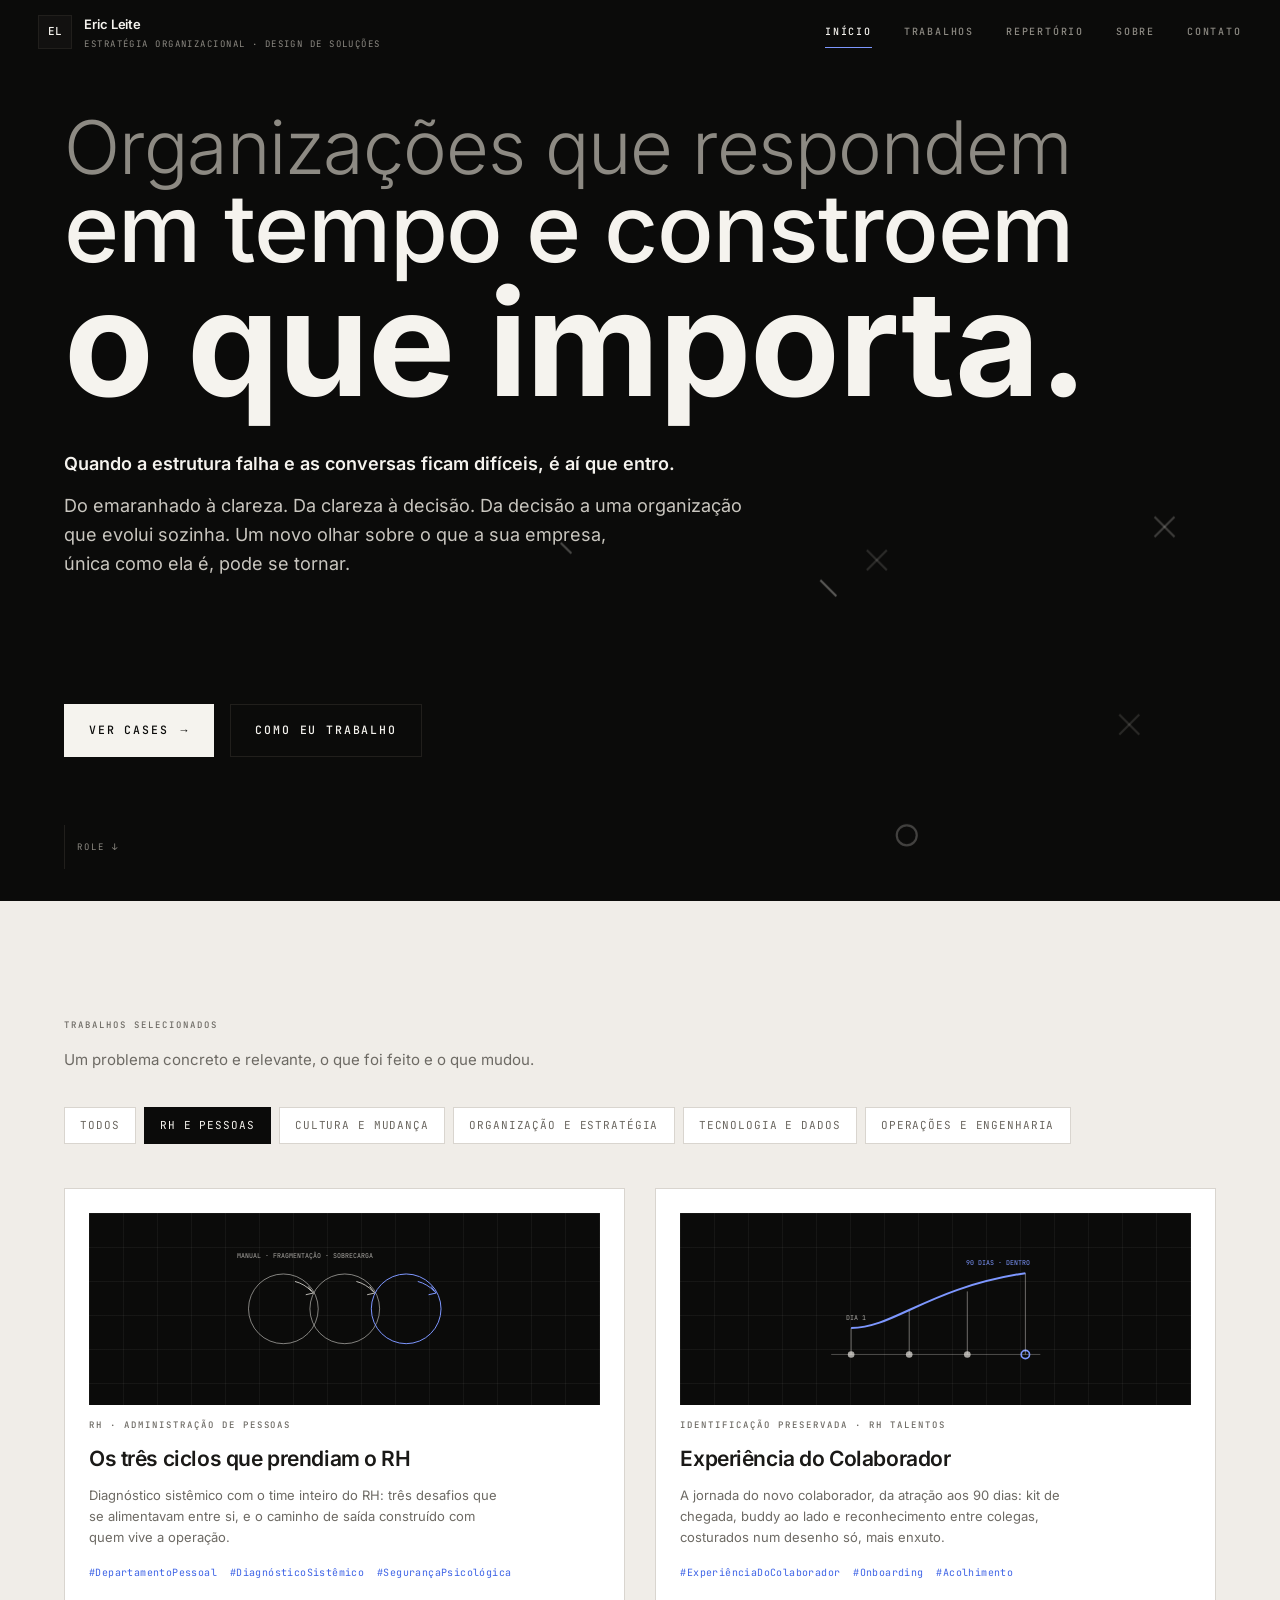
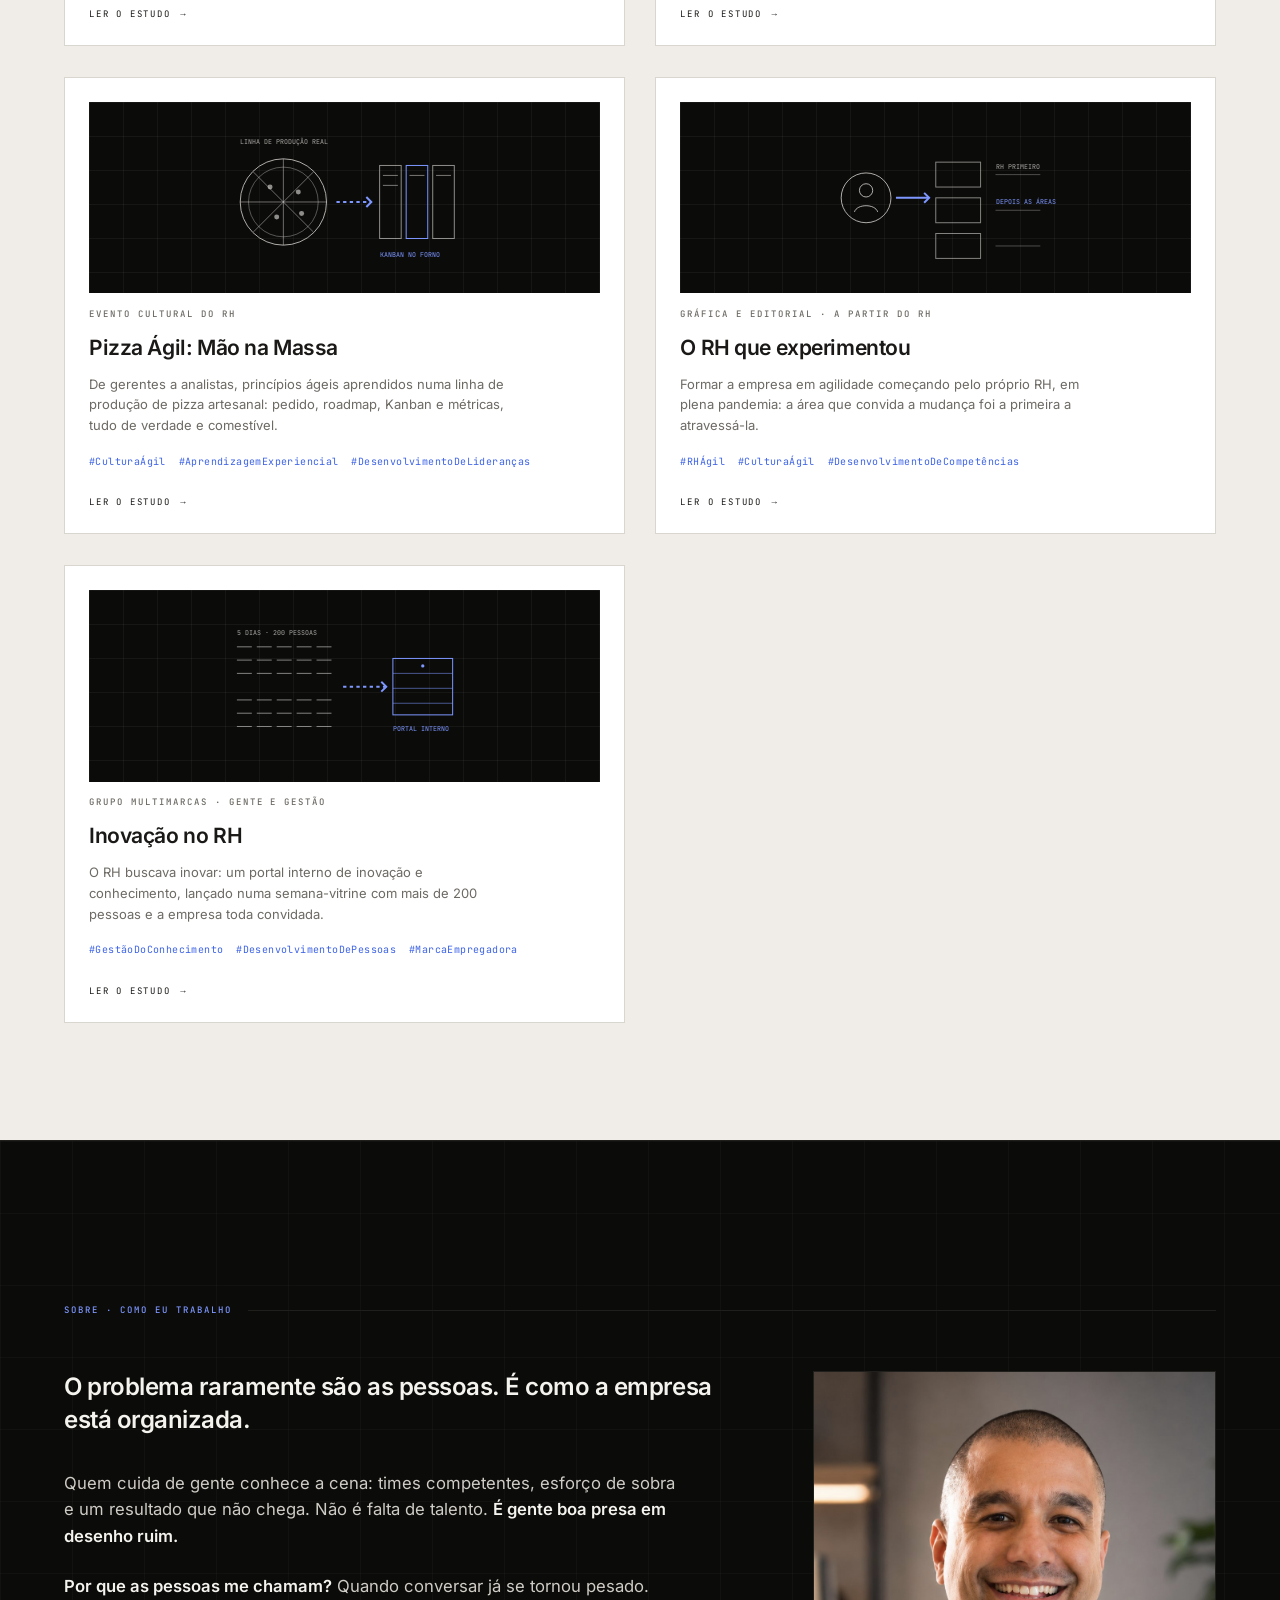
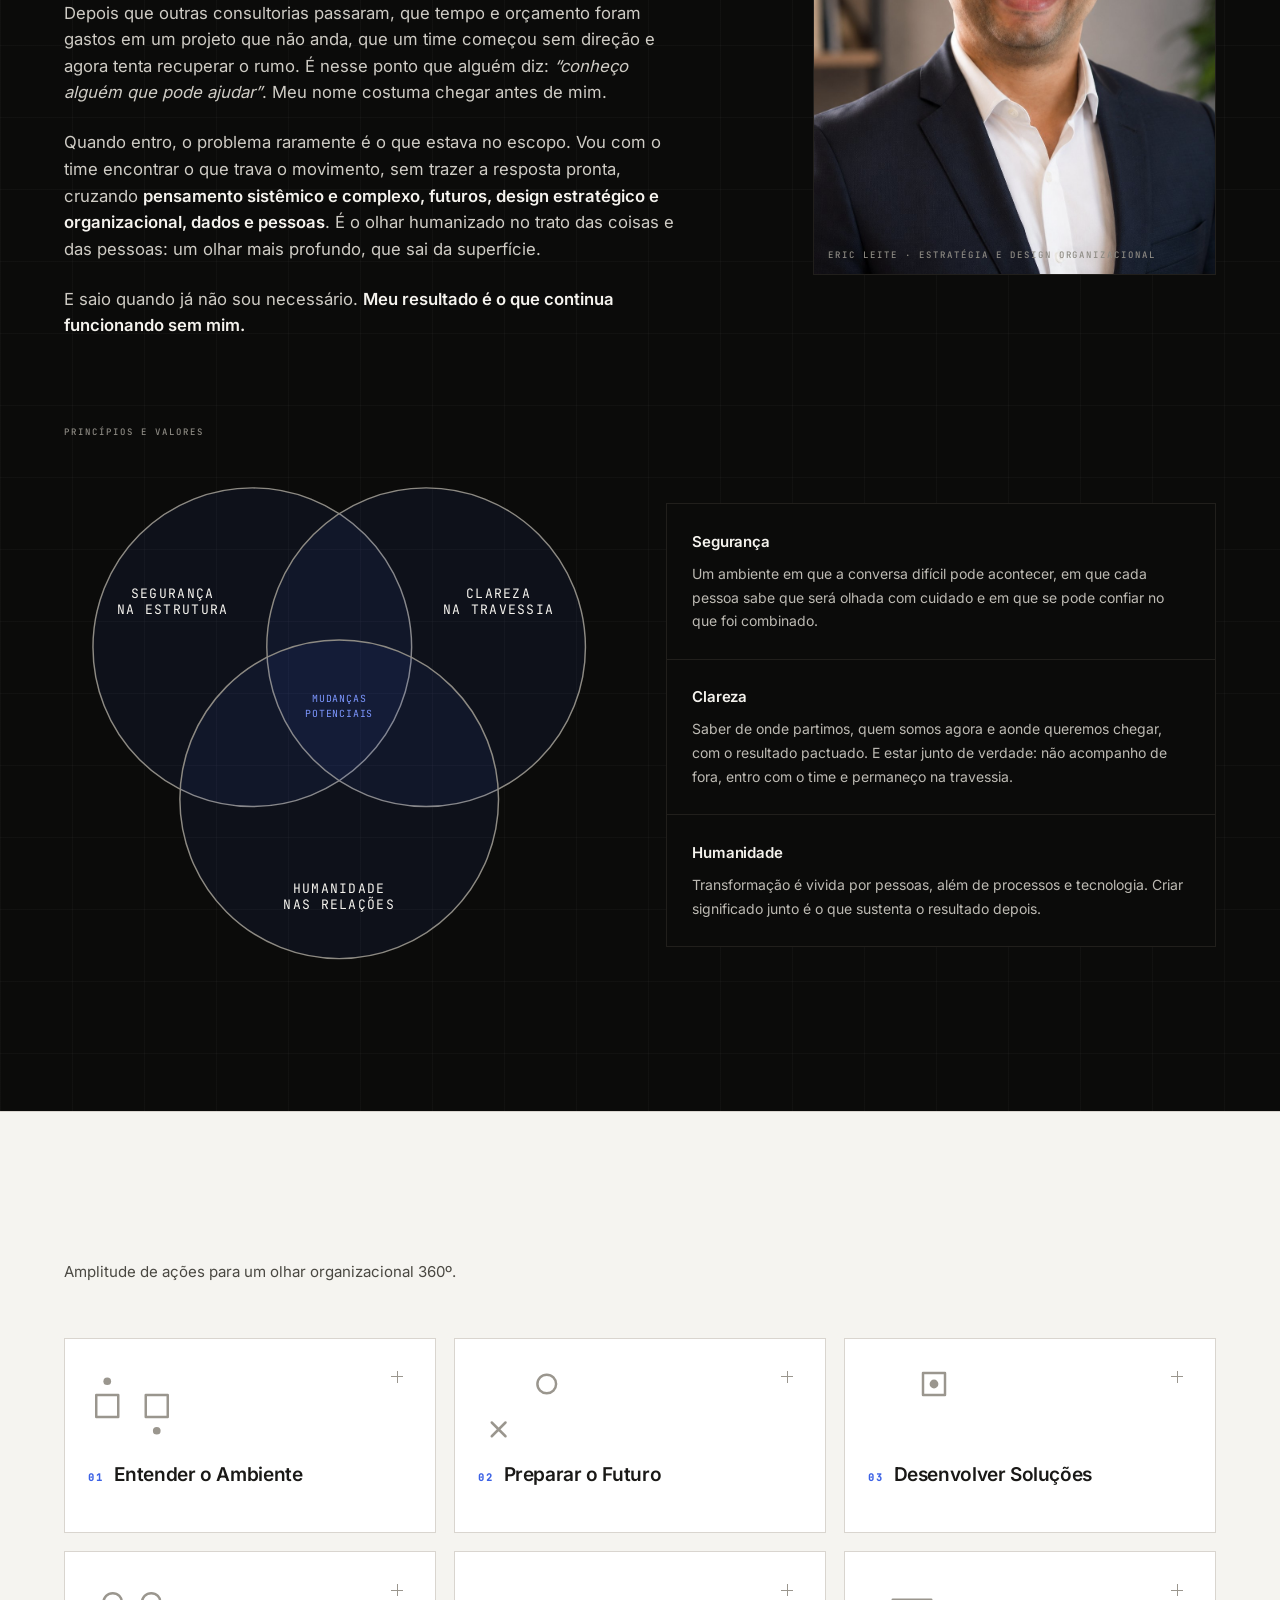
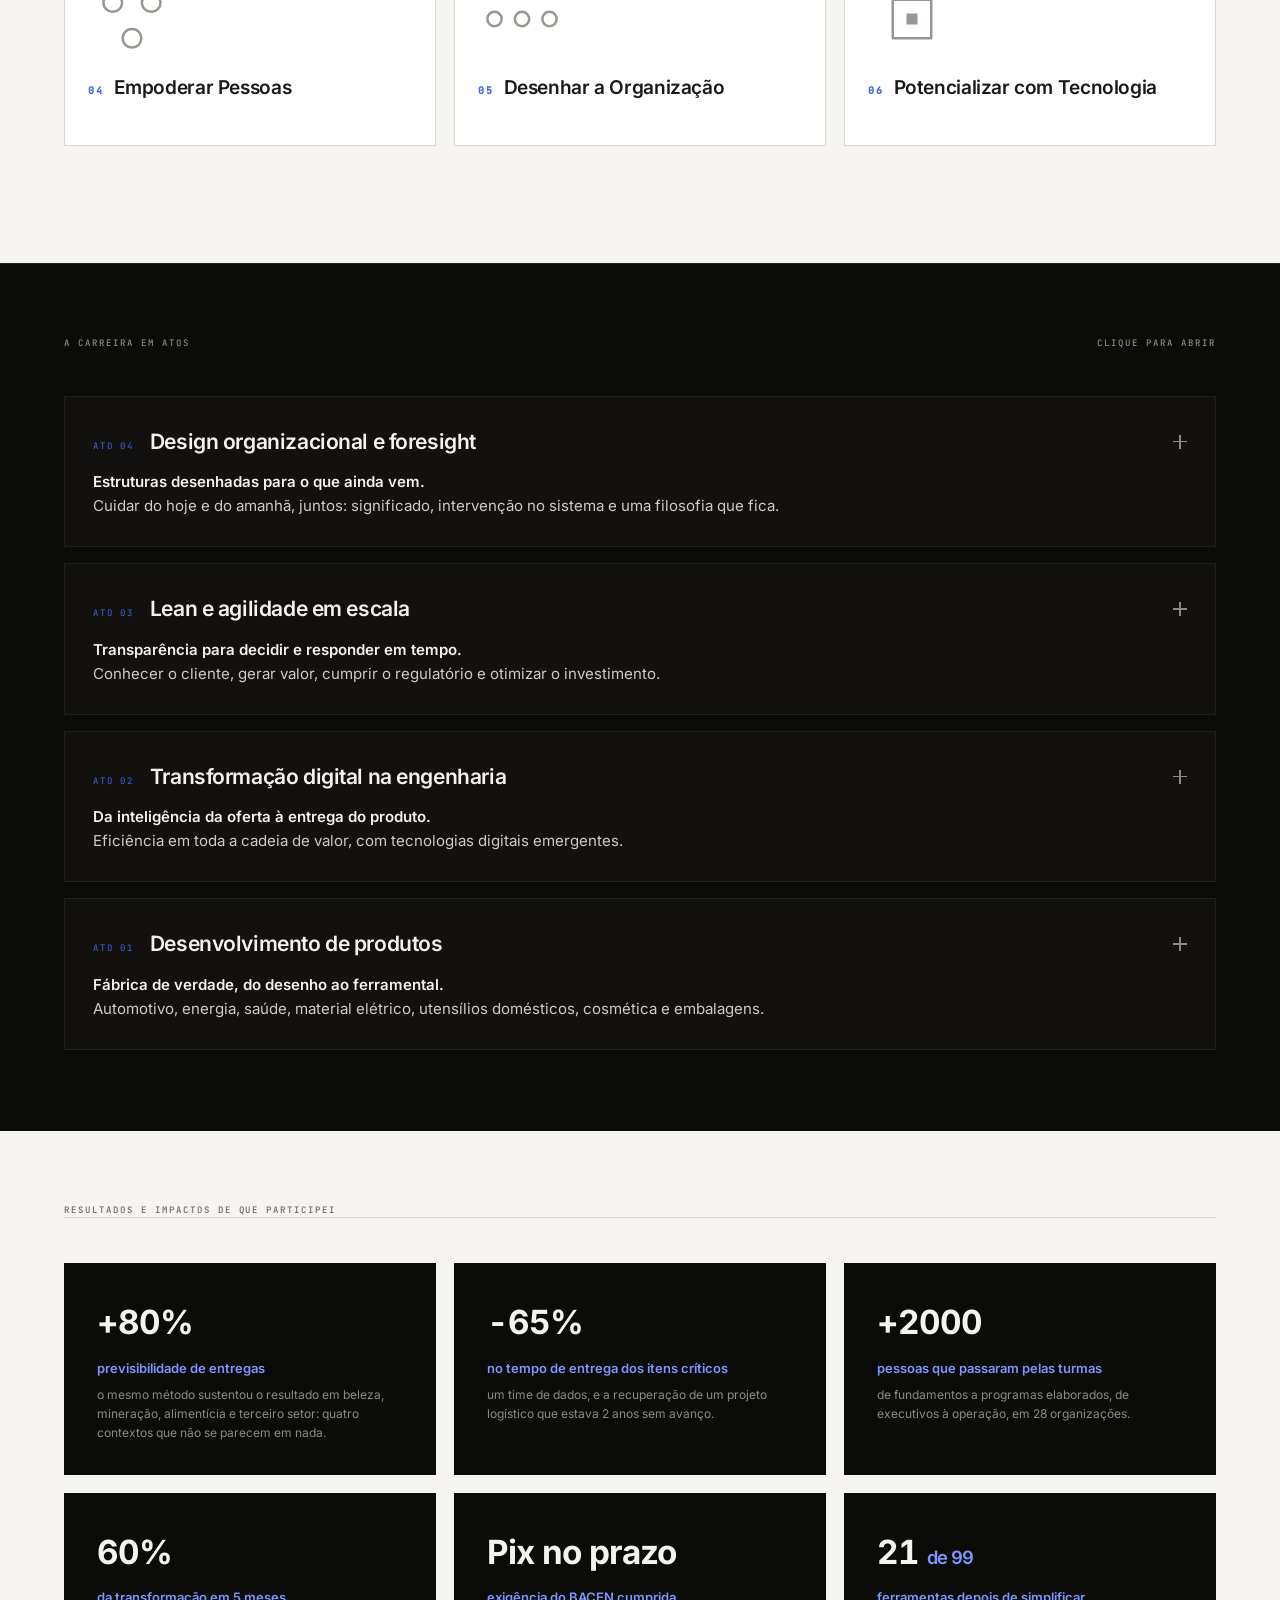
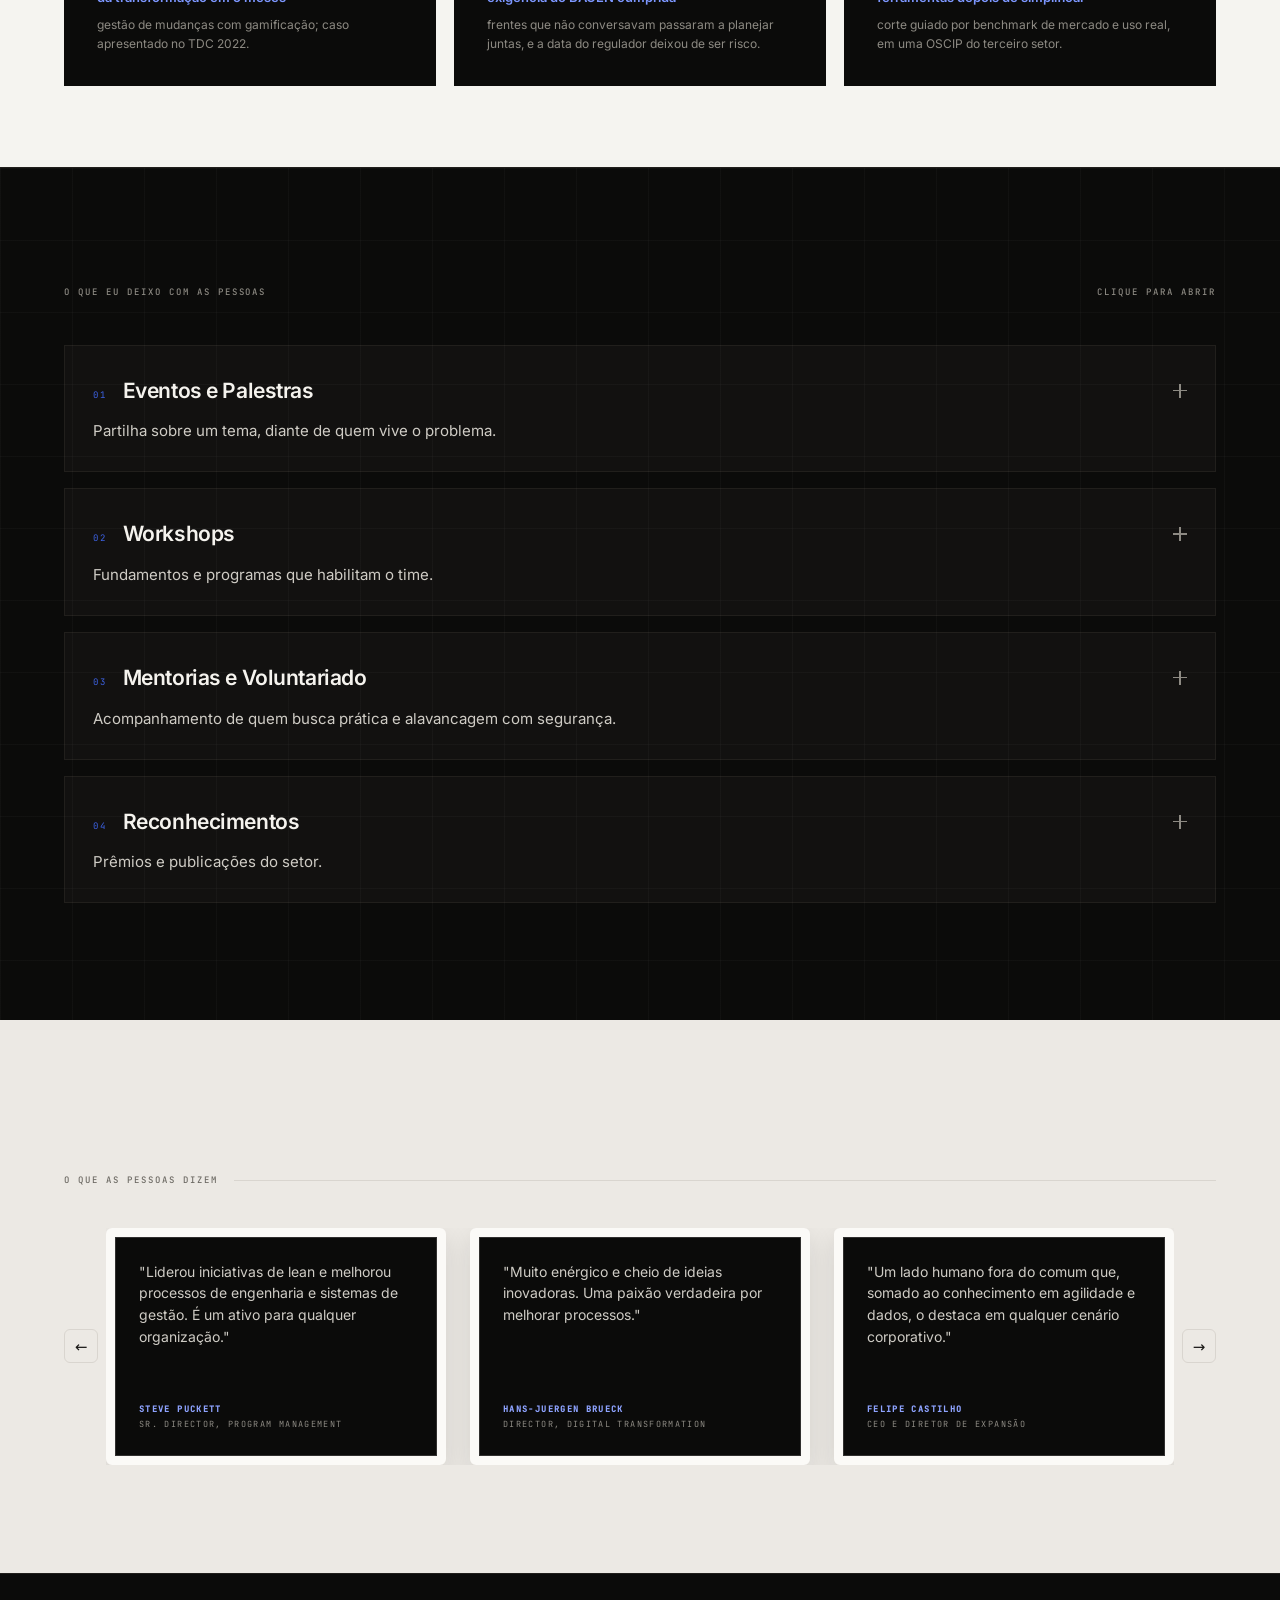
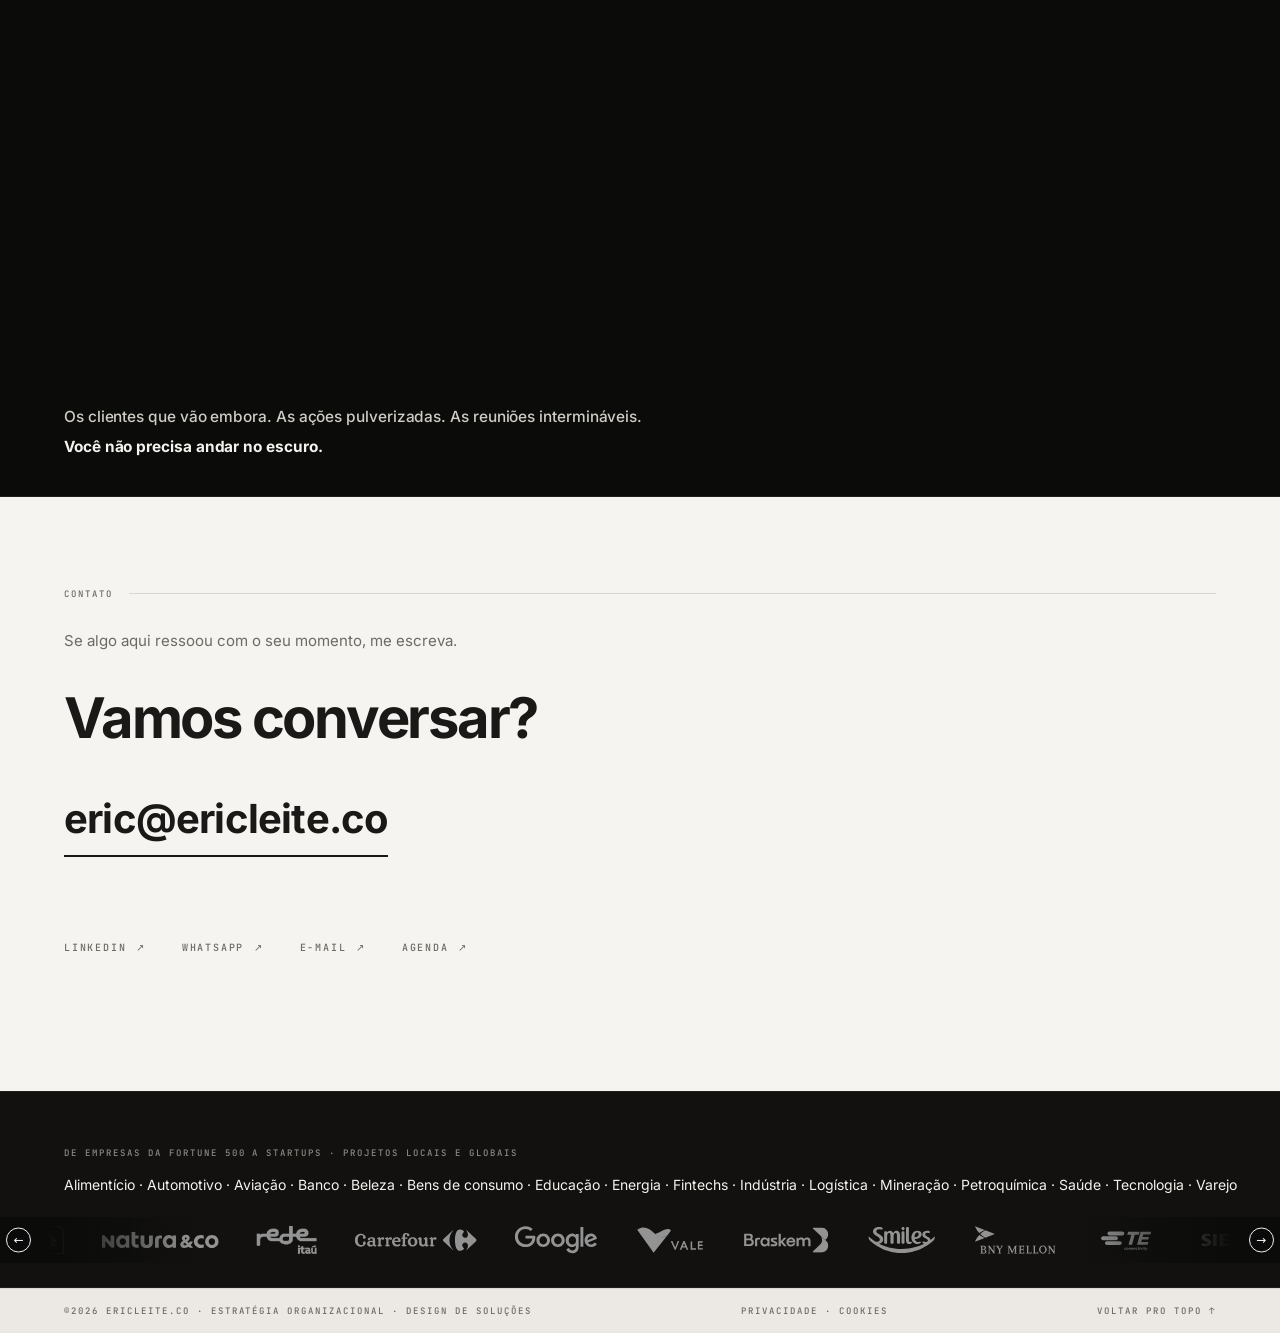
==== commit 29fb78a8: "v5.60: estudo 02 com os numeros publicos do fluxo unificado (3 a 9 meses, -90% cadastro, 370 pessoas" ====
--- a/index.html
+++ b/index.html
@@ -10,10 +10,10 @@
 <meta property="og:type" content="website">
 <meta property="og:url" content="https://ericleite.co/">
 <link rel="canonical" href="https://ericleite.co/">
-<meta name="version" content="5.59">
+<meta name="version" content="5.60">
 <meta name="theme-color" content="#0b0b0a">
 <link rel="icon" href="data:image/svg+xml,%3Csvg xmlns='http://www.w3.org/2000/svg' viewBox='0 0 64 64'%3E%3Crect width='64' height='64' fill='%230b0b0a'/%3E%3Ctext x='32' y='42' font-family='monospace' font-size='26' fill='%23f5f3ee' text-anchor='middle'%3EEL%3C/text%3E%3C/svg%3E">
-<link rel="stylesheet" href="assets/css/styles.css?v=5.59">
+<link rel="stylesheet" href="assets/css/styles.css?v=5.60">
 </head>
 <body class="lock">
 
@@ -379,7 +379,7 @@
           <span class="cota on-light">P&amp;D &middot; identifica&ccedil;&atilde;o preservada</span>
         </div>
         <h3 class="case-title">A operação que se autorregula</h3>
-        <p class="case-line">Datas fixas e frentes disputando as mesmas pessoas: um sistema de fluxo &uacute;nico, carga balanceada por etapa e +80% de previsibilidade.</p>
+        <p class="case-line">Datas fixas e 13 times disputando as mesmas pessoas: fluxo &uacute;nico, capacidade vis&iacute;vel e projetos estrat&eacute;gicos entregues de 3 a 9 meses antes.</p>
         <p class="card-tags"><span>#Estudo02</span><span>#GestãoVisual</span><span>#Previsibilidade</span></p>
         <span class="case-open">Ler o estudo <span class="arr">→</span></span>
       </article>
@@ -1006,7 +1006,7 @@
         <p class="ato-d">Prêmios e publicações do setor.</p>
         <div class="ato-orgs">
           <div class="lista-singela">
-            <div class="recon-item"><span class="n">2024</span><span class="t"><strong>Prêmio Agile Trends</strong> · Fluxo Unificado no P&amp;D da Natura <a href="https://agiletrendsbr.com/premiacao-agilidade-brasil-2024/" target="_blank" rel="noopener noreferrer" class="prova">ver a premiação <span class="arr">↗</span></a></span></div>
+            <div class="recon-item"><span class="n">2024</span><span class="t"><strong>Prêmio Agile Trends</strong> · 5º lugar na categoria Escala · Fluxo Unificado no P&amp;D da Natura <a href="https://agiletrendsbr.com/premiacao-agilidade-brasil-2024/" target="_blank" rel="noopener noreferrer" class="prova">ver a premiação <span class="arr">↗</span></a></span></div>
             <div class="recon-item"><span class="n">2023</span><span class="t"><strong>Capítulo publicado</strong> · "Desdobramento Estratégico", em Jornada Colaborativa: Ágil em Escala <a href="https://a.co/d/0eAzyoa9" target="_blank" rel="noopener noreferrer" class="prova">ver o livro <span class="arr">↗</span></a></span></div>
             <div class="recon-item"><span class="n">2016</span><span class="t"><strong>Innovation Award</strong> · TE Connectivity, planta South America</span></div>
           </div>
@@ -1254,7 +1254,7 @@
 
 <footer data-bar="light">
   <div class="wrap foot-row">
-    <span class="cota">©2026 <a href="https://ericleite.co" title="v5.59">ericleite.co</a> · estratégia organizacional · design de soluções</span>
+    <span class="cota">©2026 <a href="https://ericleite.co" title="v5.60">ericleite.co</a> · estratégia organizacional · design de soluções</span>
     <span class="cota foot-leis"><a href="privacidade.html">Privacidade</a> · <a href="privacidade.html#cookies">Cookies</a></span>
     <a id="to-top" class="cota" href="#inicio">voltar pro topo ↑</a>
   </div>
@@ -2268,31 +2268,43 @@
     <table class="case-table">
       <thead><tr><th>Indicador</th><th>Valor</th></tr></thead>
       <tbody>
+        <tr><td>Antecipa&ccedil;&atilde;o na entrega de projetos estrat&eacute;gicos</td><td class="val">3 a 9 meses</td></tr>
         <tr><td>Previsibilidade de entregas</td><td class="val">+80%</td></tr>
-        <tr><td>Tempo de entrega, do pedido &agrave; libera&ccedil;&atilde;o</td><td class="val">caiu (valores preservados)</td></tr>
-        <tr><td>Esfor&ccedil;o de gest&atilde;o das filas</td><td class="val">reduzido</td></tr>
-        <tr><td>Grade de lan&ccedil;amentos</td><td class="val">cumprida sem hero&iacute;smo</td></tr>
-        <tr><td>Reconhecimento</td><td class="val">pr&ecirc;mio nacional de agilidade</td></tr>
+        <tr><td>Tempo de cadastro de novos projetos</td><td class="val">-90%</td></tr>
+        <tr><td>Pessoas alcan&ccedil;adas pelo novo fluxo, sendo 220 diretamente</td><td class="val">370</td></tr>
+        <tr><td>Times com capacidade avaliada e carga balanceada</td><td class="val">13</td></tr>
+        <tr><td>Reconhecimento</td><td class="val">5&ordm; lugar em pr&ecirc;mio nacional de agilidade</td></tr>
       </tbody>
     </table>
 
     <h2 data-sec="contexto"><span class="h-idx">02</span>Contexto</h2>
-    <p>Uma opera&ccedil;&atilde;o de P&amp;D com datas muito importantes no calend&aacute;rio: lan&ccedil;amentos e datas
-       comemorativas que n&atilde;o podiam ser descumpridas, pelo custo de marketing e de neg&oacute;cio que uma
-       janela perdida representa. Em volta delas, v&aacute;rias frentes com iniciativas e interesses
-       diferentes, todos leg&iacute;timos, disputando os mesmos times.</p>
+    <p>Uma opera&ccedil;&atilde;o de P&amp;D respons&aacute;vel pela cria&ccedil;&atilde;o de produtos e inova&ccedil;&otilde;es, com 13 times e
+       cerca de 370 pessoas no raio do trabalho, e datas muito importantes no calend&aacute;rio:
+       lan&ccedil;amentos e datas comemorativas que n&atilde;o podiam ser descumpridas, pelo custo de marketing e
+       de neg&oacute;cio que uma janela perdida representa. Em volta delas, v&aacute;rias frentes com iniciativas
+       e interesses diferentes, todos leg&iacute;timos, disputando os mesmos times.</p>
 
     <h2 data-sec="problema"><span class="h-idx">03</span>O problema</h2>
     <p>Cada &aacute;rea tinha a pr&oacute;pria fila, e isso criava um esfor&ccedil;o de gest&atilde;o enorme: dif&iacute;cil
        dialogar, dif&iacute;cil construir crit&eacute;rios de prioriza&ccedil;&atilde;o comuns. A carga ficava desbalanceada,
        com uma etapa afogada enquanto outra esperava, e ningu&eacute;m enxergava o fluxo dos projetos contra
-       a capacidade real. Cada &aacute;rea otimizava a pr&oacute;pria parte; o produto atravessava todas elas.</p>
+       a capacidade real. Sem essa leitura, n&atilde;o dava para prever com precis&atilde;o o que os times
+       entregariam nem apontar os maiores ofensores do fluxo, e a companhia decidia sobre novos
+       produtos e inova&ccedil;&otilde;es sem saber se havia capacidade para eles. Cada &aacute;rea otimizava a pr&oacute;pria
+       parte; o produto atravessava todas elas.</p>
 
     <h2 data-sec="iniciativas"><span class="h-idx">04</span>Iniciativas</h2>
     <ul>
       <li><strong>Um sistema de fluxo &uacute;nico:</strong> projetos, entregas e iniciativas das v&aacute;rias
           frentes reunidos numa fila &uacute;nica, priorizada por crit&eacute;rio comum, em vez de cada &aacute;rea com o
           seu controle. Foi o primeiro sistema dedicado a isso na companhia.</li>
+      <li><strong>O fluxo mapeado da demanda inicial &agrave; entrega final:</strong> as fases, as conex&otilde;es
+          entre as equipes e os pontos de melhora tornados vis&iacute;veis no percurso inteiro, e n&atilde;o em
+          cada &aacute;rea isolada.</li>
+      <li><strong>Capacidade avaliada nos 13 times:</strong> habilidades de cada equipe e volume de
+          trabalho j&aacute; em andamento medidos, para alocar demanda sem sobrecarregar quem j&aacute; estava no
+          limite. A aloca&ccedil;&atilde;o das pessoas passou a ser decis&atilde;o estrat&eacute;gica, por compet&ecirc;ncia e
+          disponibilidade, e n&atilde;o por quem estivesse mais &agrave; m&atilde;o.</li>
       <li><strong>Limite de trabalho em progresso:</strong> a quantidade de trabalho em andamento
           passou a ser limitada por etapa e no sistema como um todo. &Eacute; o limite que faz a
           prioriza&ccedil;&atilde;o acontecer de verdade: sem ele, tudo entra e nada flui.</li>
@@ -2303,6 +2315,12 @@
           etapa, verde, amarelo e vermelho, mostrando onde cada &aacute;rea estava sobrecarregada e onde
           havia folga, para balancear o fluxo inteiro. O que era percep&ccedil;&atilde;o de falta de gente virou
           leitura de onde exatamente faltava.</li>
+      <li><strong>Uma vis&atilde;o unificada para quem decide:</strong> pain&eacute;is de gest&atilde;o reunindo processos
+          e recursos num lugar s&oacute;, com gargalos, bloqueios e desperd&iacute;cios &agrave; vista. A pergunta o que
+          est&aacute; sendo feito, e em que fase, passou a ter resposta sem reuni&atilde;o.</li>
+      <li><strong>Entrada de projeto simplificada:</strong> o cadastro de um novo projeto, que
+          consumia tempo de gente qualificada em preenchimento, encolheu 90%. Burocracia de entrada
+          tamb&eacute;m &eacute; fila, e ningu&eacute;m a contava como tal.</li>
       <li><strong>Pessoas coringa formadas de prop&oacute;sito:</strong> gente capacitada para atuar em mais
           de uma etapa do fluxo, o que permitiu equilibrar picos sem contratar. &Eacute; a resposta barata
           para o gargalo, e quase sempre a &uacute;ltima que se tenta.</li>
@@ -2314,12 +2332,17 @@
     </ul>
 
     <h2 data-sec="resultados"><span class="h-idx">05</span>Resultados</h2>
-    <p><strong>+80% de previsibilidade de entregas</strong> e tempo de entrega menor nas duas
-       medi&ccedil;&otilde;es, a di&aacute;ria e a geral; os valores ficam preservados. O esfor&ccedil;o de gest&atilde;o das filas
-       caiu: a conversa de prioriza&ccedil;&atilde;o passou a acontecer sobre um painel comum, com crit&eacute;rio, e n&atilde;o
-       sobre percep&ccedil;&otilde;es. A gest&atilde;o de riscos entrou no dia a dia e a grade de lan&ccedil;amentos foi
-       cumprida sem o hero&iacute;smo de sempre. O caso virou refer&ecirc;ncia interna e recebeu um
-       <strong>pr&ecirc;mio nacional de agilidade</strong>.</p>
+    <p>Projetos estrat&eacute;gicos passaram a ser entregues com <strong>3 a 9 meses de
+       antecipa&ccedil;&atilde;o</strong>, com <strong>+80% de previsibilidade</strong> e tempo de entrega menor
+       nas duas medi&ccedil;&otilde;es, a di&aacute;ria e a geral; os valores ficam preservados. O cadastro de um novo
+       projeto encolheu <strong>90%</strong> e o esfor&ccedil;o de gest&atilde;o das filas caiu: a conversa de
+       prioriza&ccedil;&atilde;o passou a acontecer sobre um painel comum, com crit&eacute;rio, e n&atilde;o sobre
+       percep&ccedil;&otilde;es.</p>
+    <p>O desperd&iacute;cio diminuiu, as equipes ganharam flexibilidade para se ajudar entre etapas e a
+       produtividade subiu tamb&eacute;m em &aacute;reas vizinhas, que passaram a enxergar o pr&oacute;prio lugar no
+       fluxo. A gest&atilde;o de riscos entrou no dia a dia e a grade de lan&ccedil;amentos foi cumprida sem o
+       hero&iacute;smo de sempre. O caso virou refer&ecirc;ncia interna e ficou em <strong>5&ordm; lugar na categoria
+       de escala</strong> de um dos principais pr&ecirc;mios de agilidade do pa&iacute;s, em 2024.</p>
     <div class="case-quote">Quando a opera&ccedil;&atilde;o enxerga o pr&oacute;prio fluxo, ela se corrige sozinha. O
        pr&ecirc;mio foi consequ&ecirc;ncia.</div>
 
@@ -2341,6 +2364,8 @@
     <ul>
       <li>O sistema de fluxo sobreviveu &agrave; consultoria e o caso virou refer&ecirc;ncia interna, o que
           aumentou a expectativa sobre as demais frentes da casa.</li>
+      <li>O alcance passou das 220 pessoas que trabalhavam dentro do fluxo para cerca de 370: quem
+          estava na borda tamb&eacute;m mudou o jeito de pedir e de acompanhar.</li>
       <li>Tornar a carga vis&iacute;vel por etapa exp&otilde;e quem est&aacute; sobrecarregado e tamb&eacute;m quem n&atilde;o est&aacute;.
           Foi preciso conduzir isso como leitura de sistema, e n&atilde;o como avalia&ccedil;&atilde;o de pessoas.</li>
       <li>Pessoas coringa ficam disputadas: a mesma flexibilidade que equilibra o fluxo cria um novo
@@ -3143,6 +3168,6 @@
   </article>
 </template>
 
-<script src="assets/js/main.js?v=5.59" defer></script>
+<script src="assets/js/main.js?v=5.60" defer></script>
 </body>
 </html>
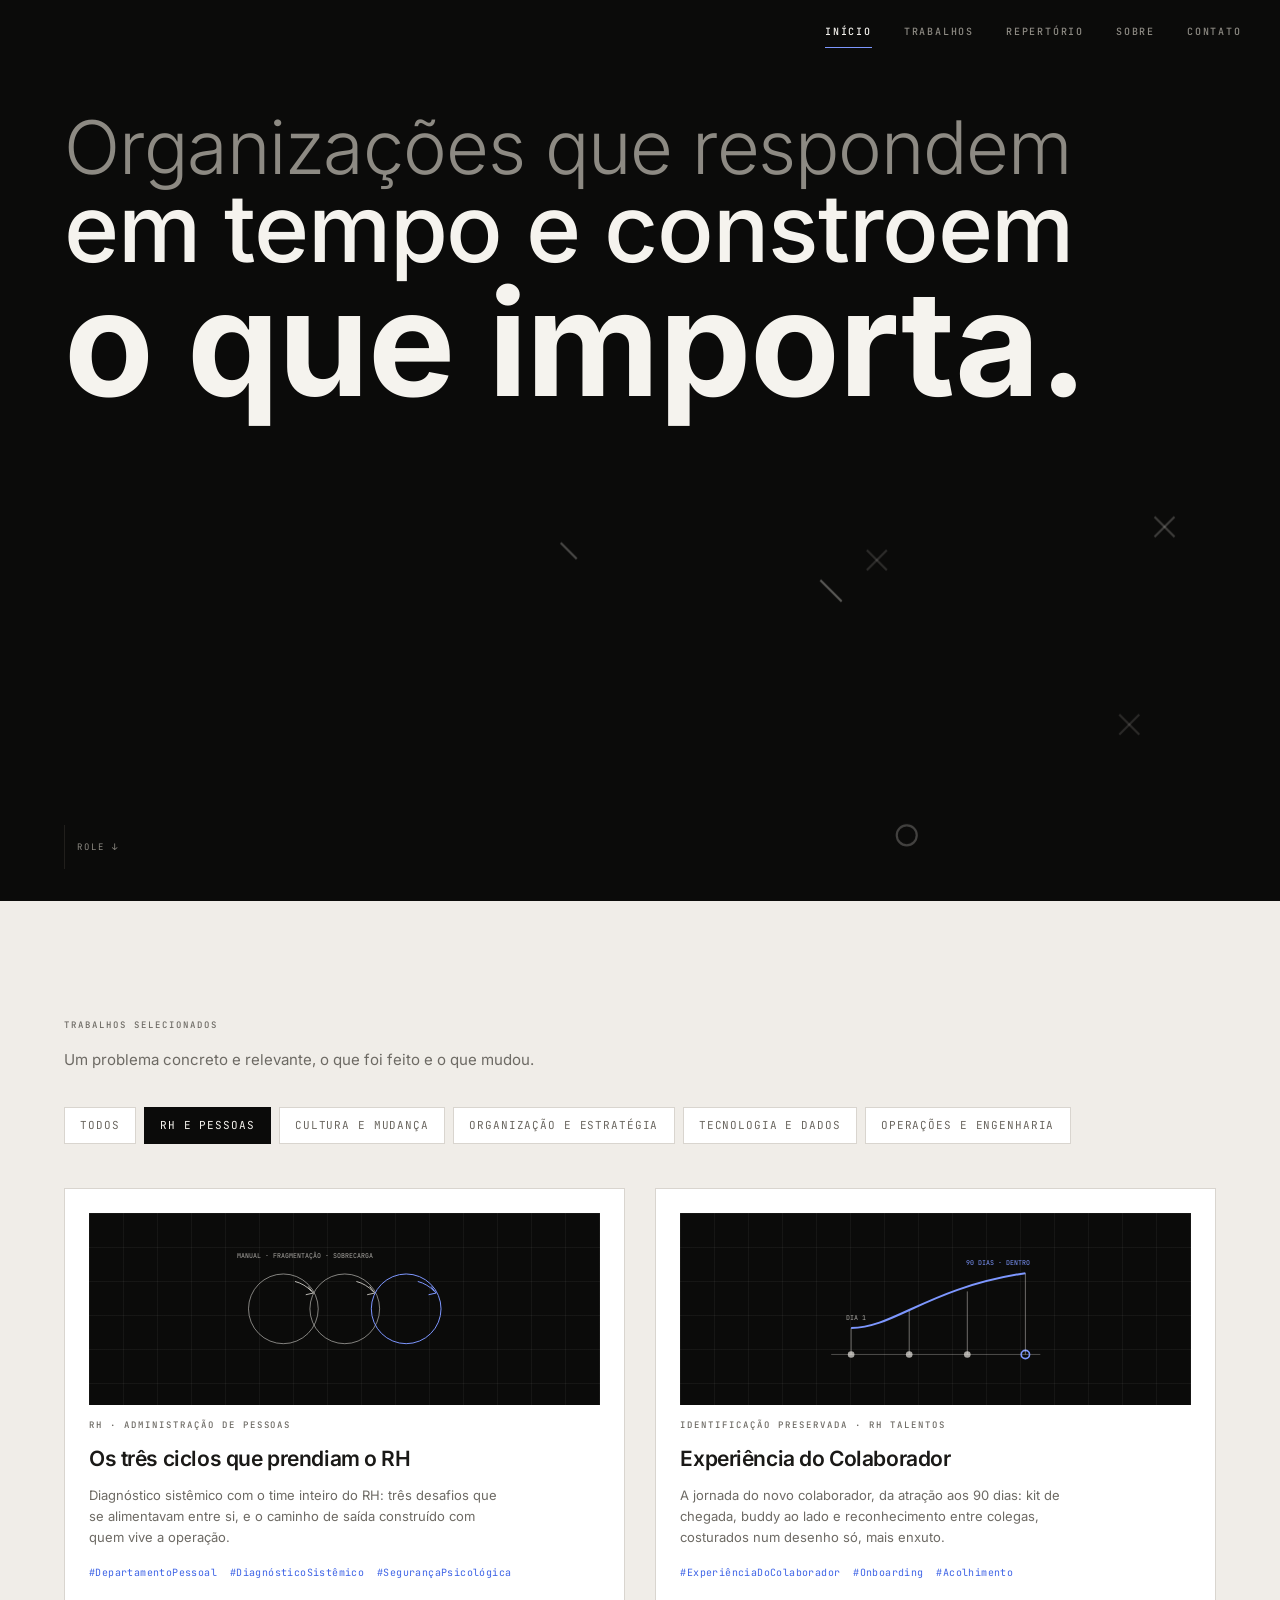
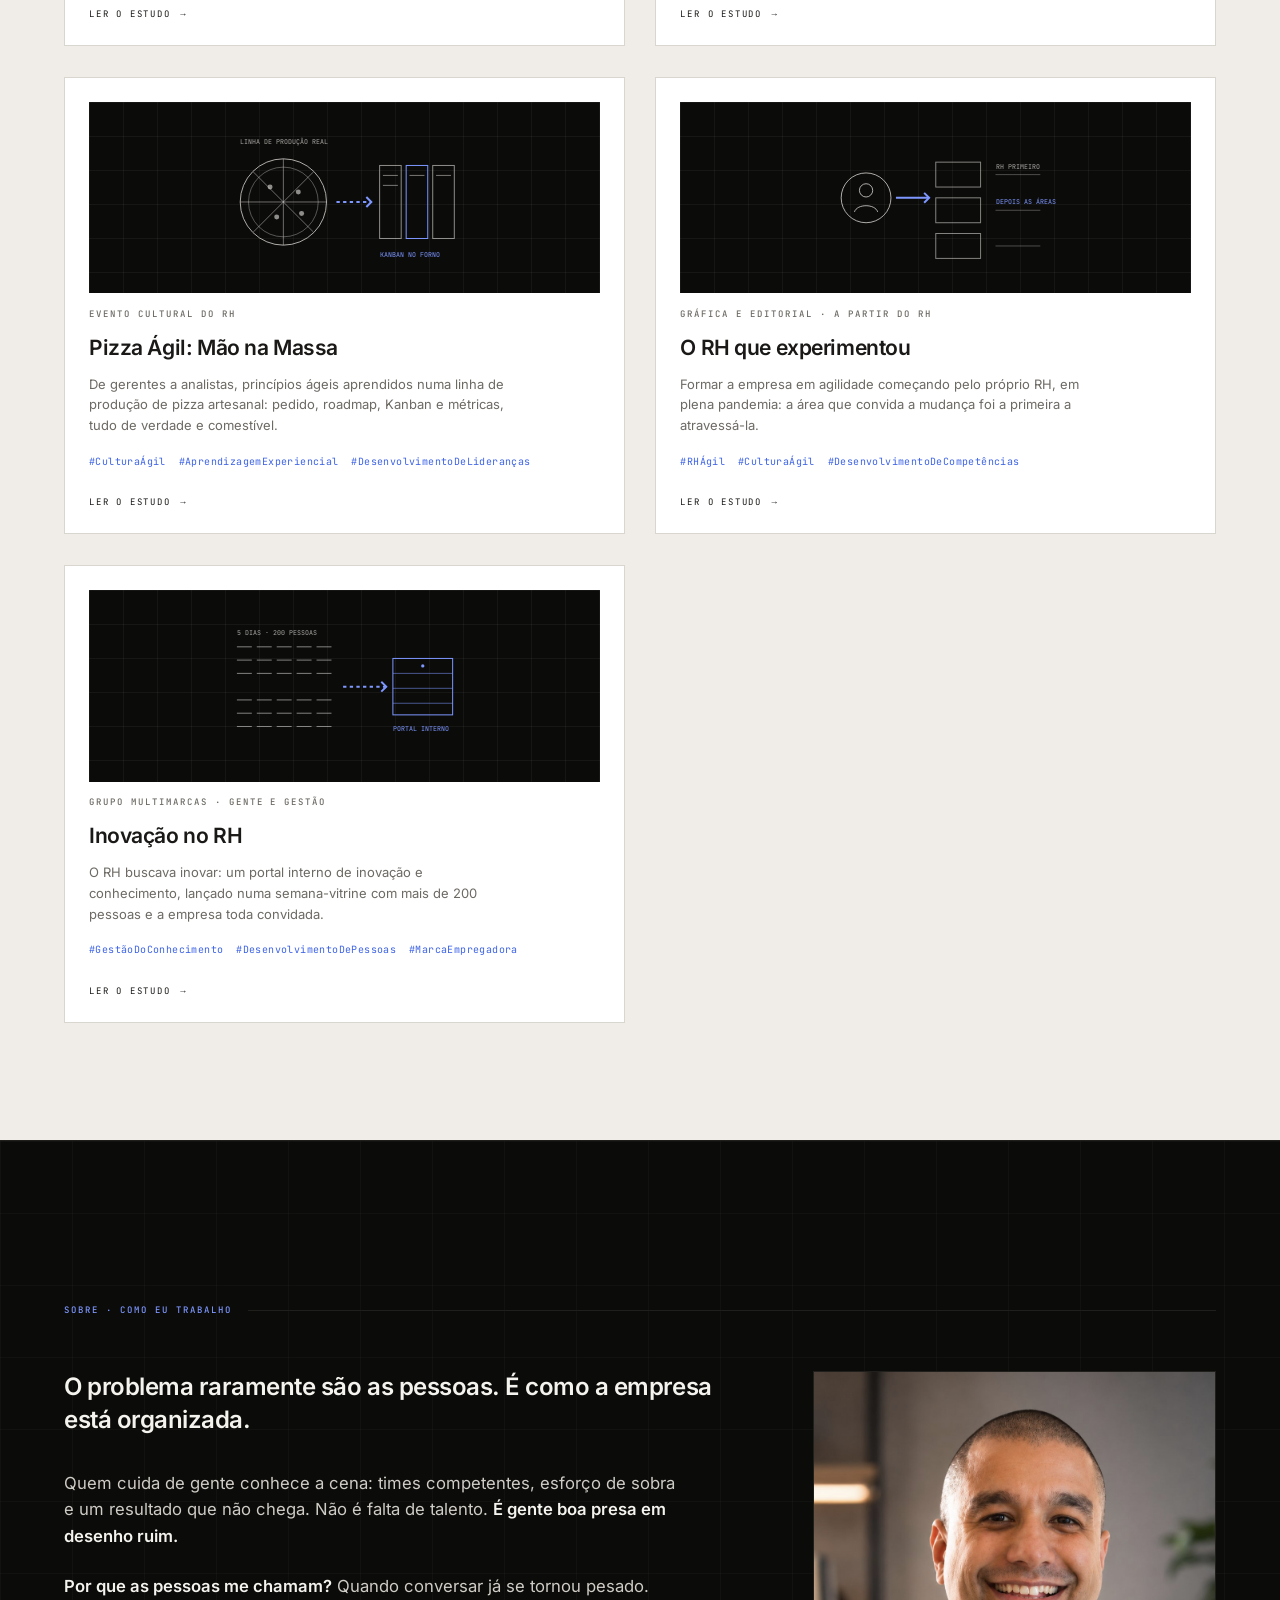
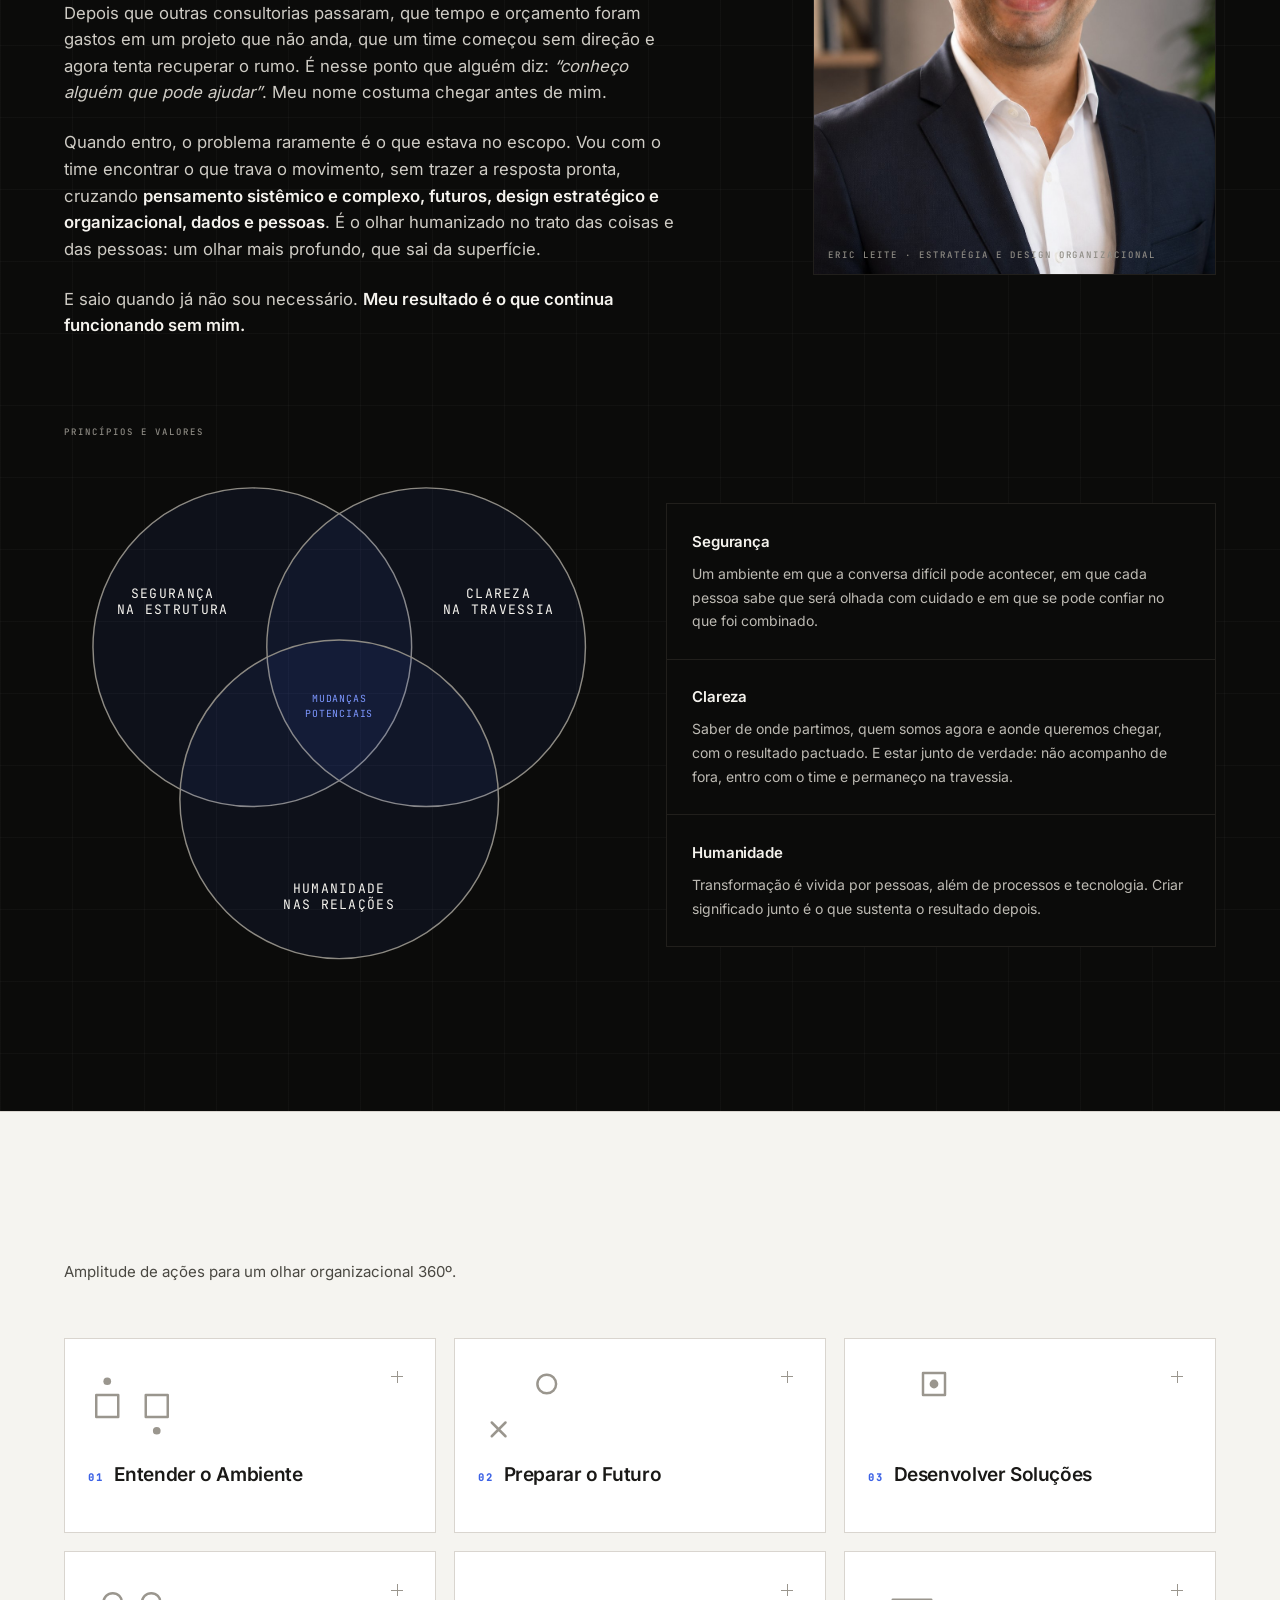
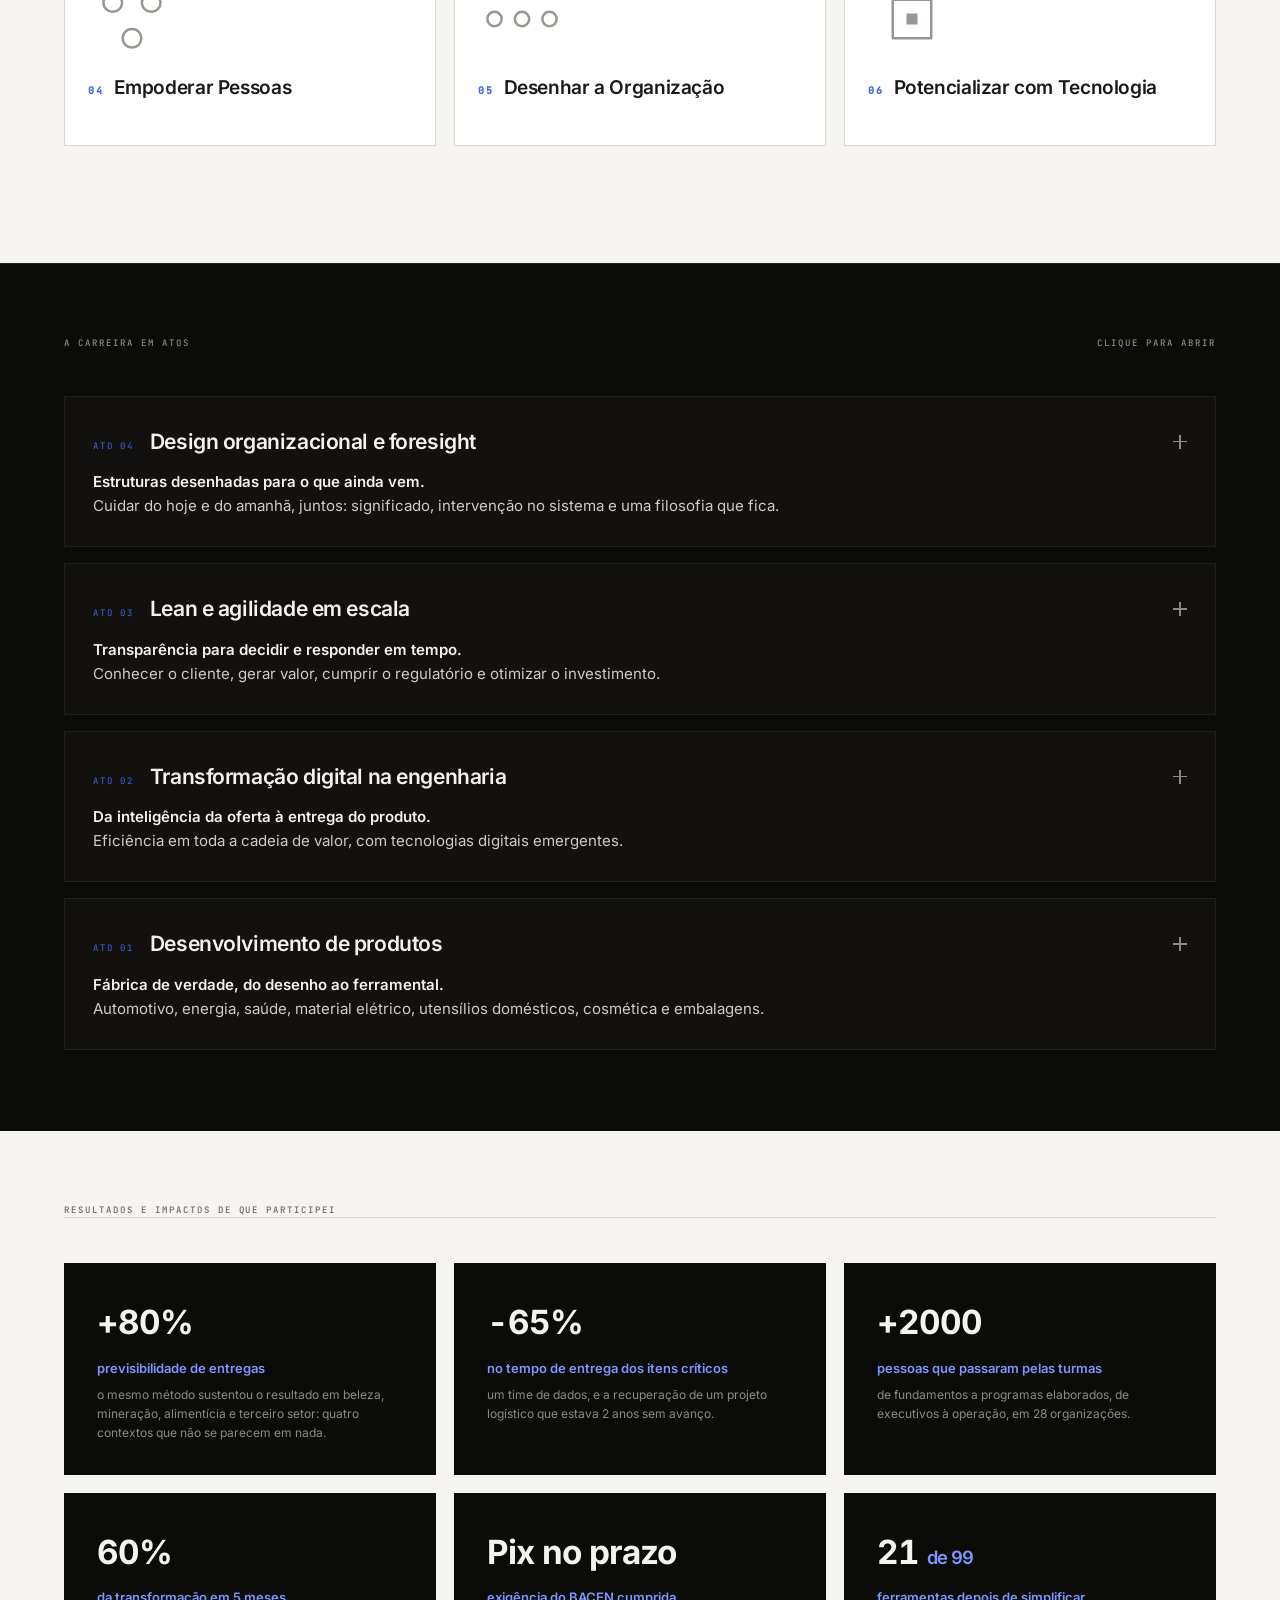
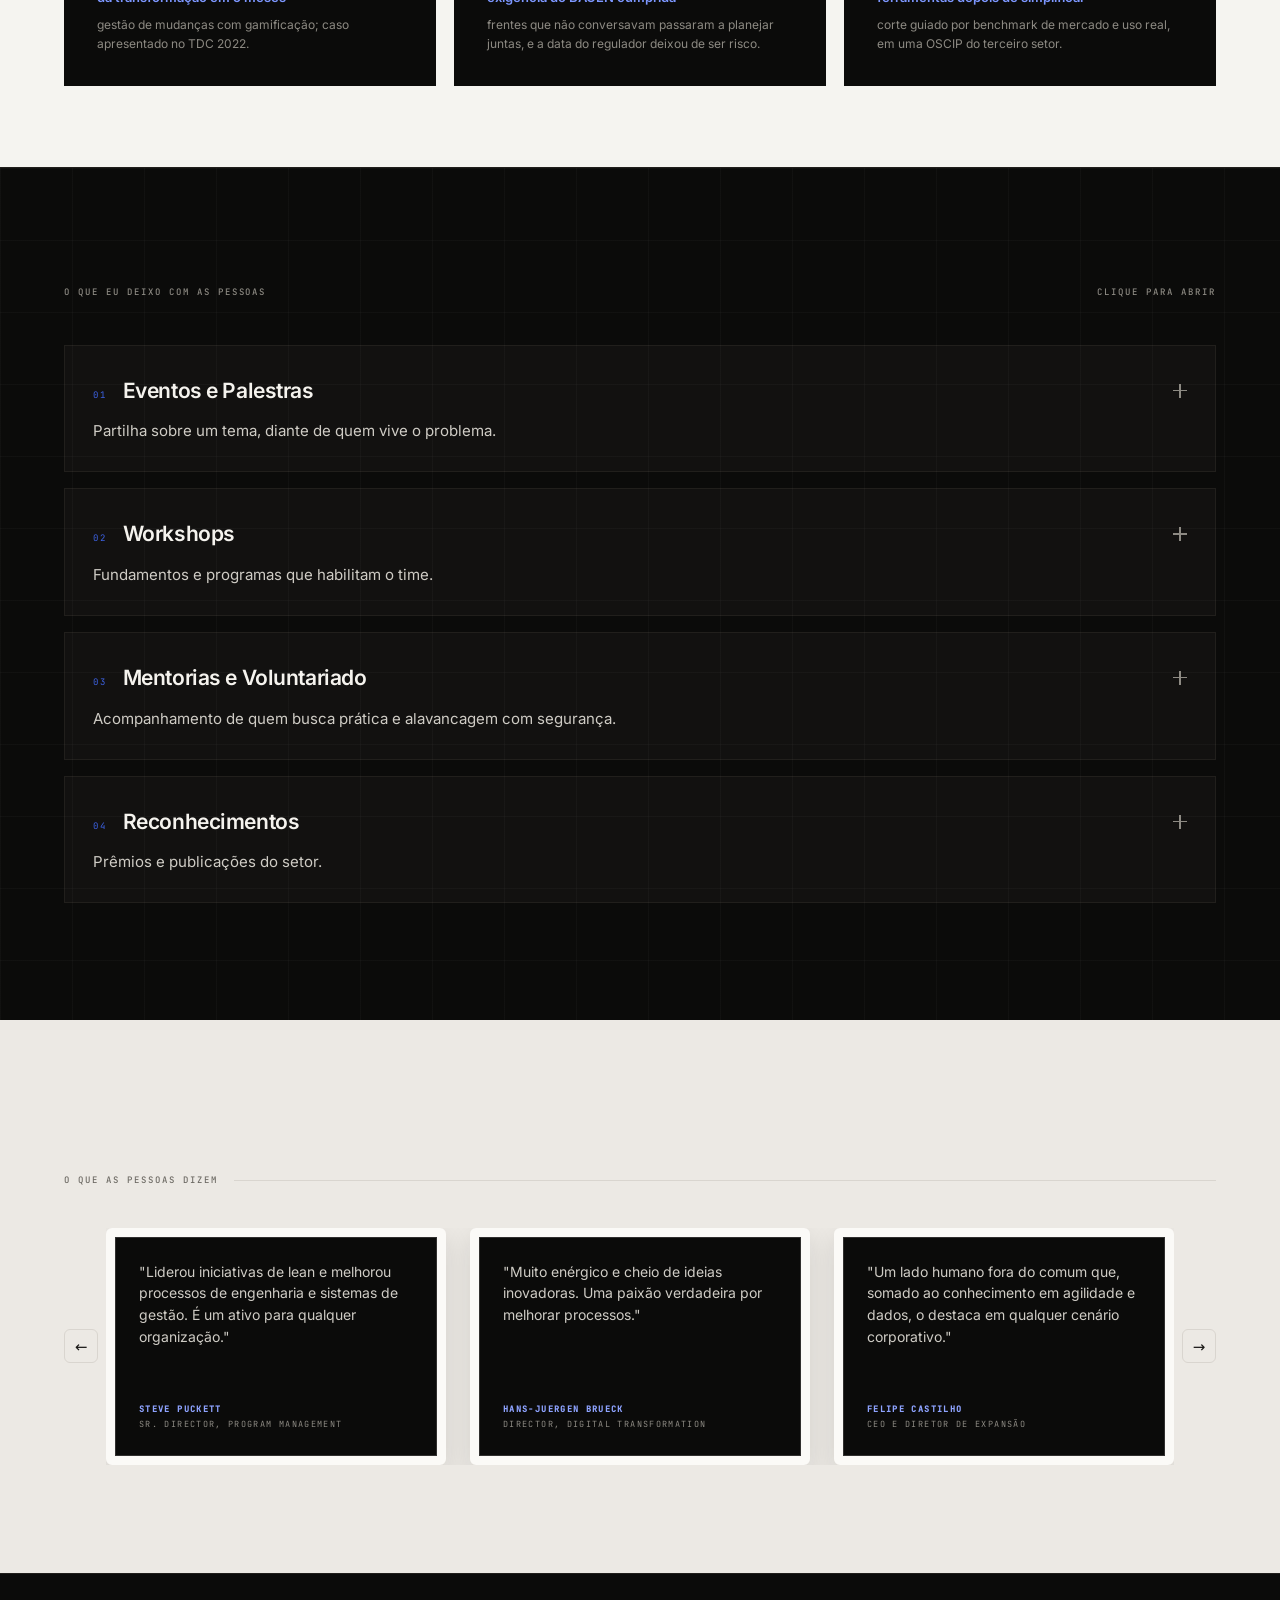
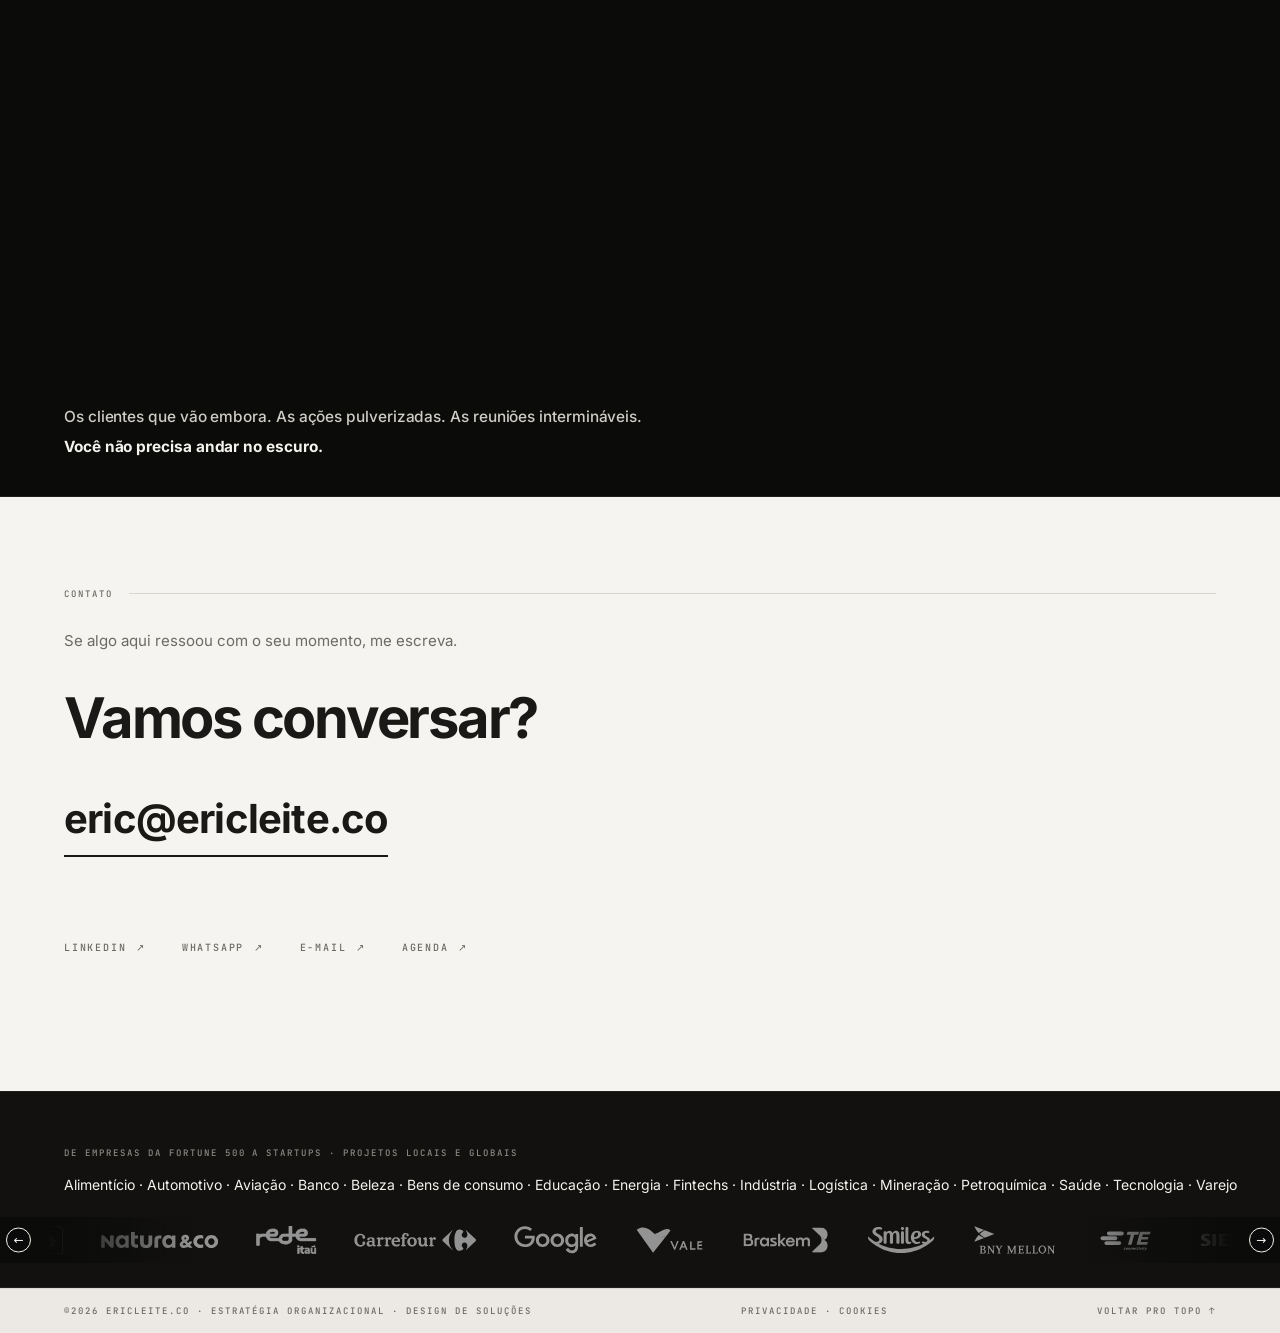
==== commit 8e05a6c0: "v5.61: Book de Cases RH da Equatorial em /equatorial.html Capa do book na raiz (equatorial.html) e a" ====
--- a/index.html
+++ b/index.html
@@ -1,4 +1,4 @@
-﻿<!DOCTYPE html>
+<!DOCTYPE html>
 <html lang="pt-BR">
 <head>
 <meta charset="UTF-8">
@@ -1254,7 +1254,7 @@
 
 <footer data-bar="light">
   <div class="wrap foot-row">
-    <span class="cota">©2026 <a href="https://ericleite.co" title="v5.60">ericleite.co</a> · estratégia organizacional · design de soluções</span>
+    <span class="cota">©2026 <a href="https://ericleite.co" title="v5.61">ericleite.co</a> · estratégia organizacional · design de soluções</span>
     <span class="cota foot-leis"><a href="privacidade.html">Privacidade</a> · <a href="privacidade.html#cookies">Cookies</a></span>
     <a id="to-top" class="cota" href="#inicio">voltar pro topo ↑</a>
   </div>
@@ -1806,7 +1806,7 @@
     <table class="case-table">
       <thead><tr><th>Indicador</th><th>Valor</th></tr></thead>
       <tbody>
-        <tr><td>Tempo das contrata&ccedil;&otilde;es comuns</td><td class="val">-30%</td></tr>
+        <tr><td>Tempo do processo de folha</td><td class="val">-30%</td></tr>
         <tr><td>Confer&ecirc;ncia liberada, por m&ecirc;s</td><td class="val">32 horas</td></tr>
         <tr><td>Indicadores de fluxo em uso, partindo de zero</td><td class="val">4</td></tr>
         <tr><td>Momentos com dono e al&ccedil;ada escrita, antes nenhum</td><td class="val">8</td></tr>
@@ -1896,9 +1896,9 @@
     </ul>
 
     <h2 data-sec="resultados"><span class="h-idx">05</span>Resultados</h2>
-    <p>A &aacute;rea saiu do modo apagar inc&ecirc;ndio para uma opera&ccedil;&atilde;o com mapa, fila e dono. O tempo das
-       contrata&ccedil;&otilde;es comuns caiu <strong>30%</strong>, com menos filas antes de a admiss&atilde;o chegar &agrave;
-       &aacute;rea e a folga pactuada no aceite; os casos especiais seguem regra pr&oacute;pria de exce&ccedil;&atilde;o. A
+    <p>A &aacute;rea saiu do modo apagar inc&ecirc;ndio para uma opera&ccedil;&atilde;o com mapa, fila e dono. O tempo do
+       processo de folha caiu <strong>30%</strong>, com a fila &uacute;nica no lugar da urg&ecirc;ncia de quem grita
+       mais alto e a folga pactuada no aceite; os casos especiais seguem regra pr&oacute;pria de exce&ccedil;&atilde;o. A
        confer&ecirc;ncia dirigida a risco liberou <strong>32 horas mensais</strong> da confer&ecirc;ncia tripla,
        com todos os fechamentos dentro do prazo desde a mudan&ccedil;a. A fila vis&iacute;vel mostrou a quem pede
        a situa&ccedil;&atilde;o do pr&oacute;prio pedido, e as liga&ccedil;&otilde;es para saber em que p&eacute; estava pararam. E o time
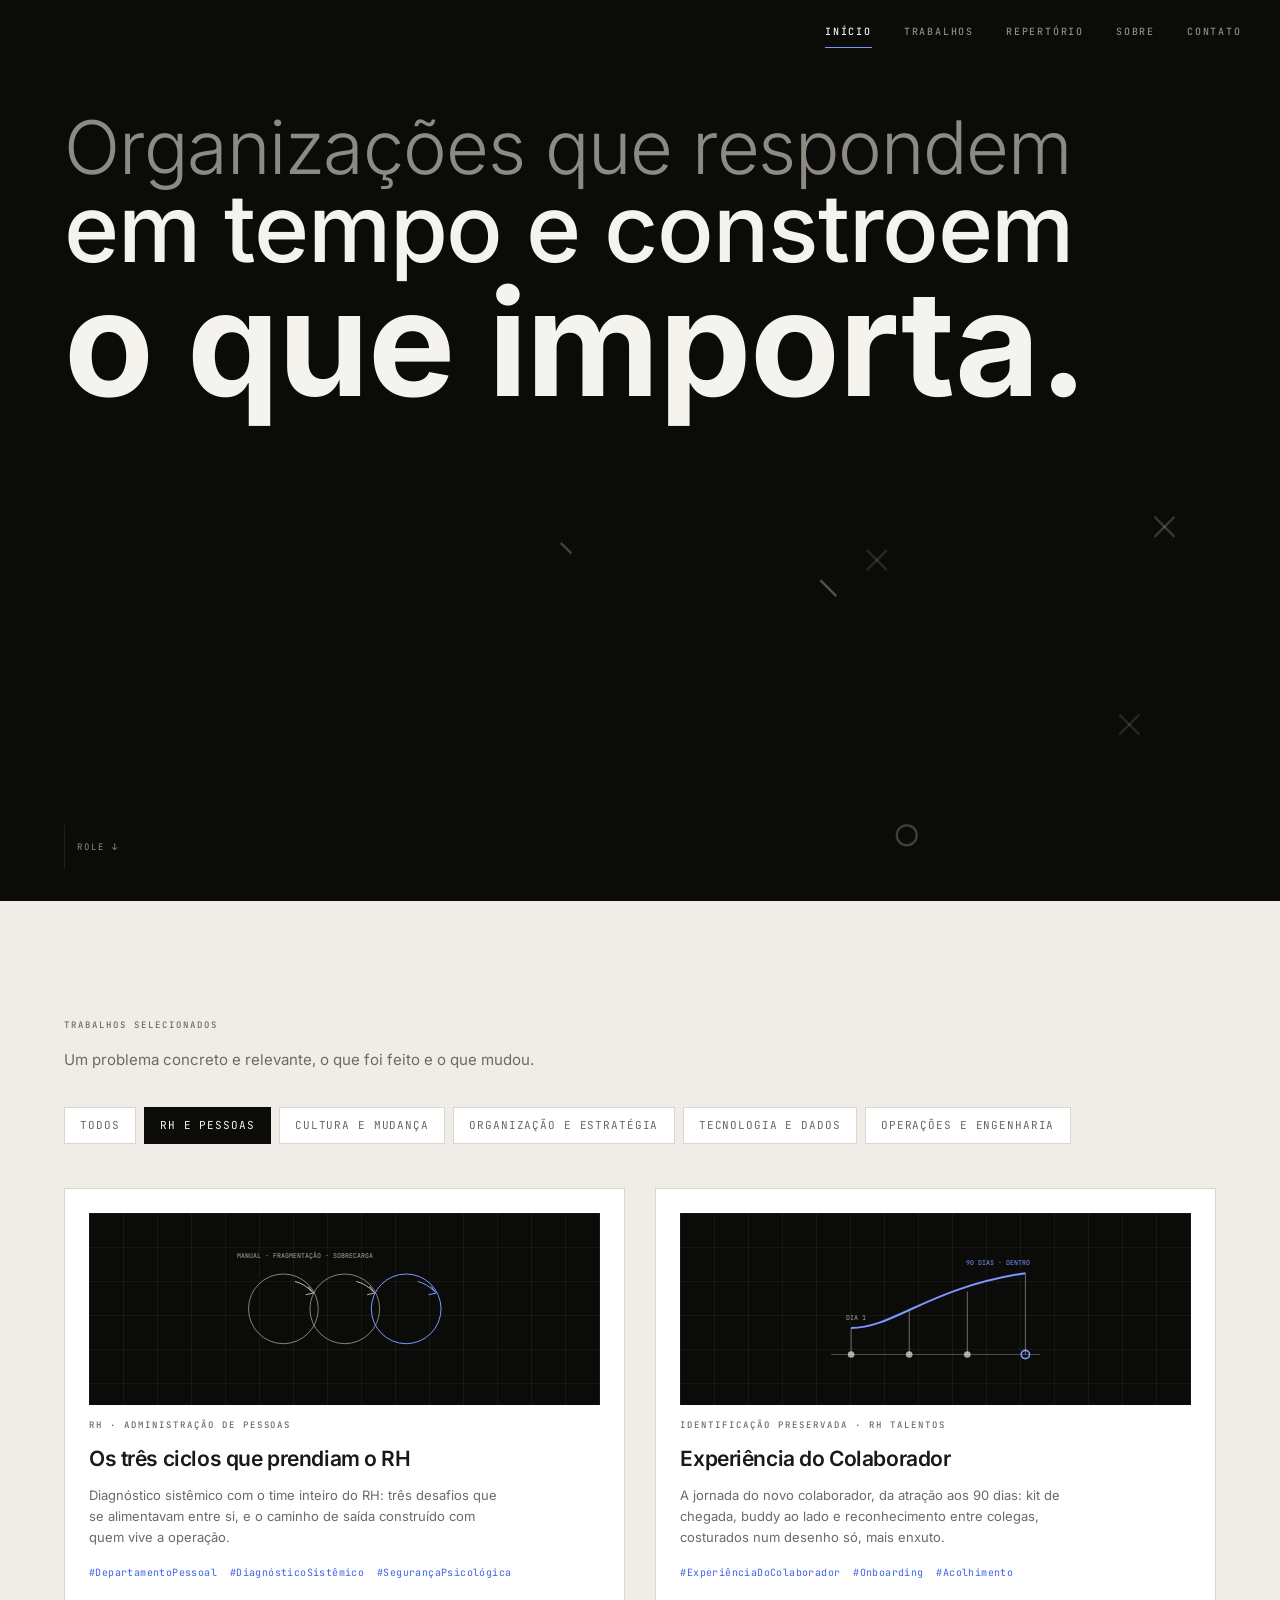
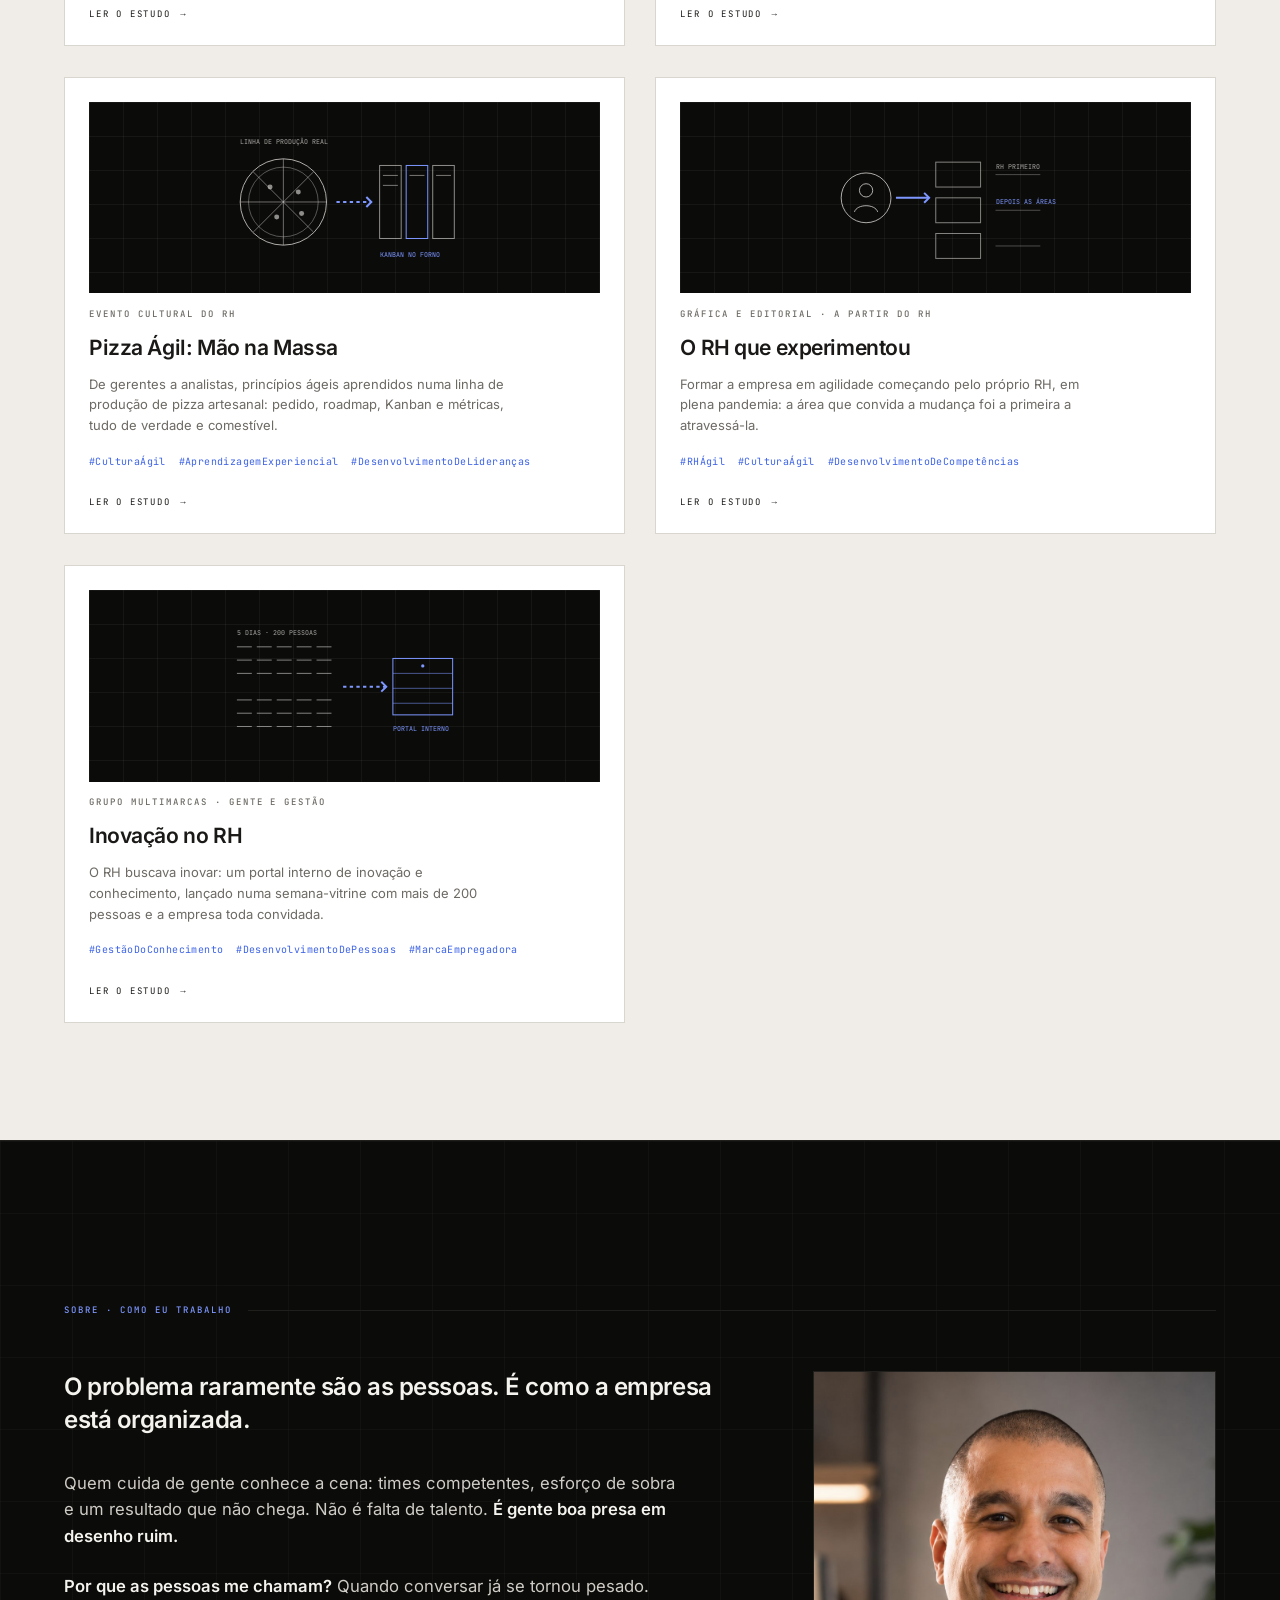
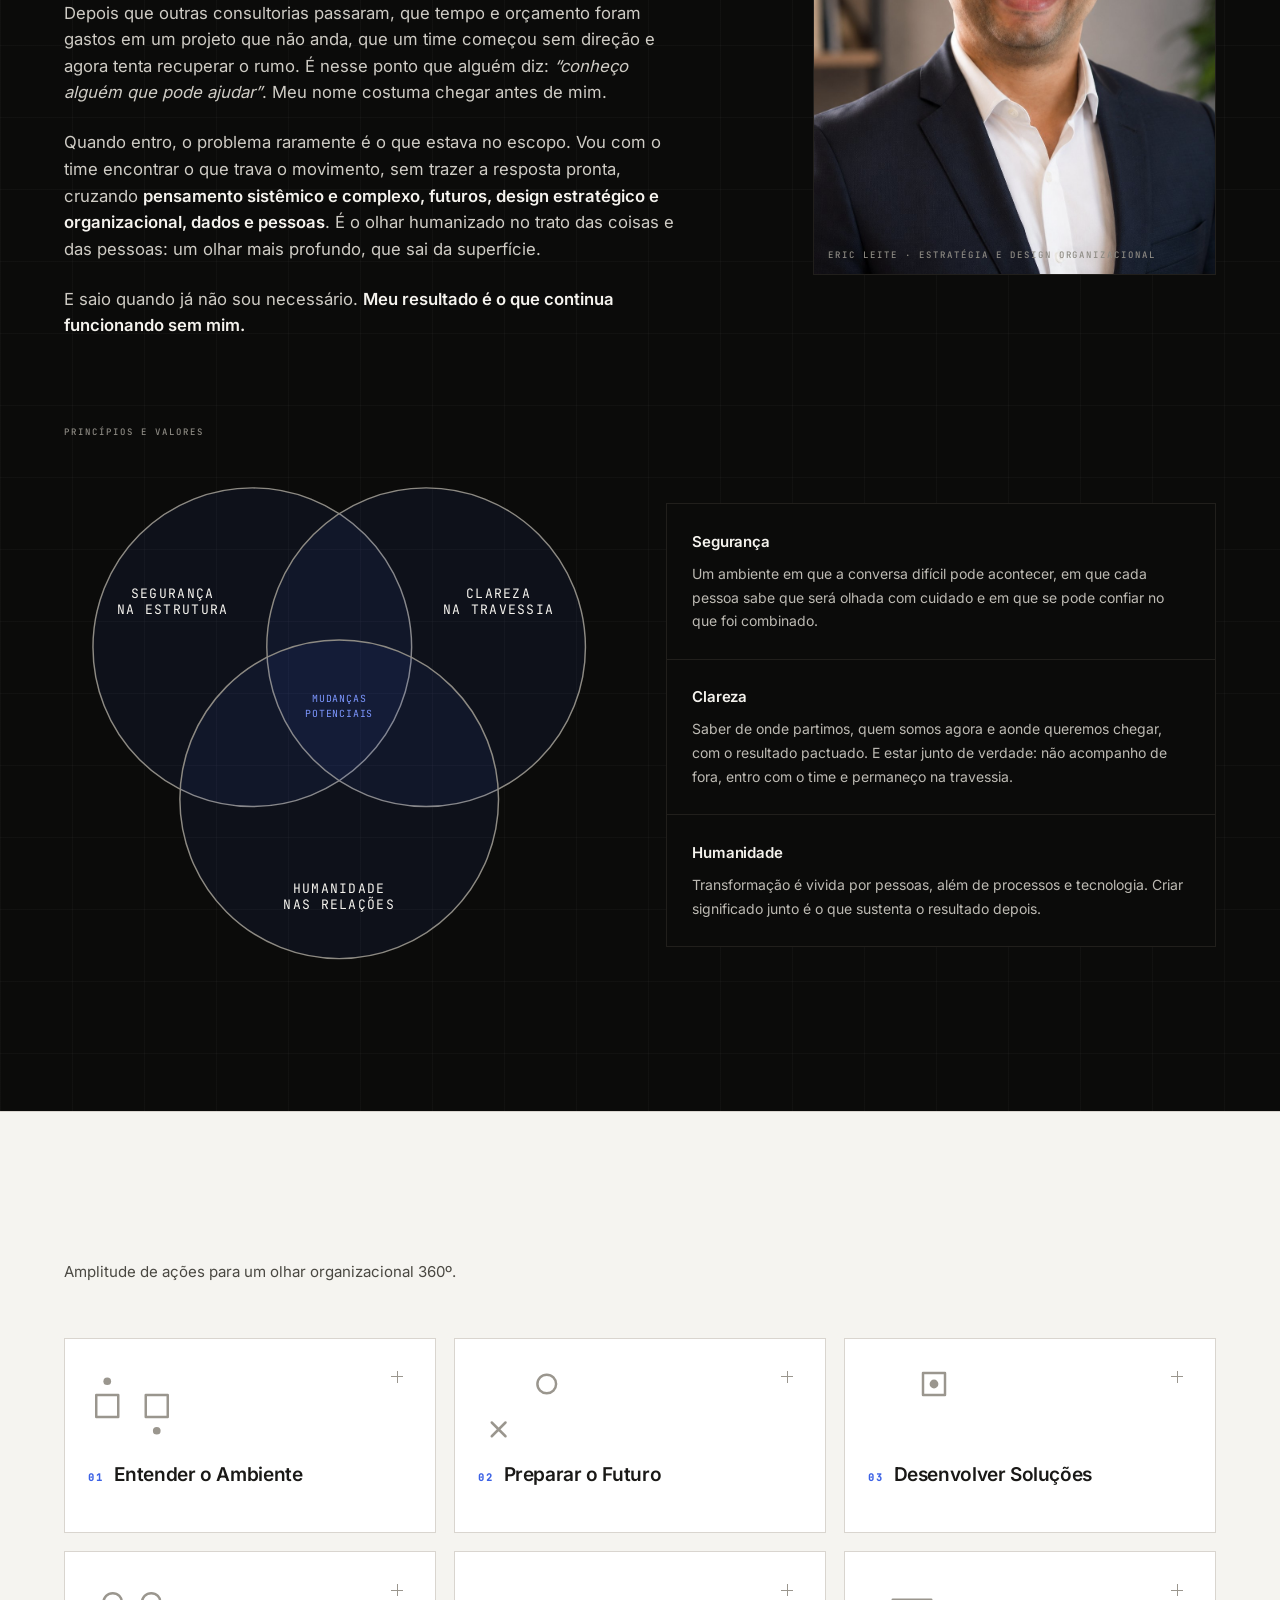
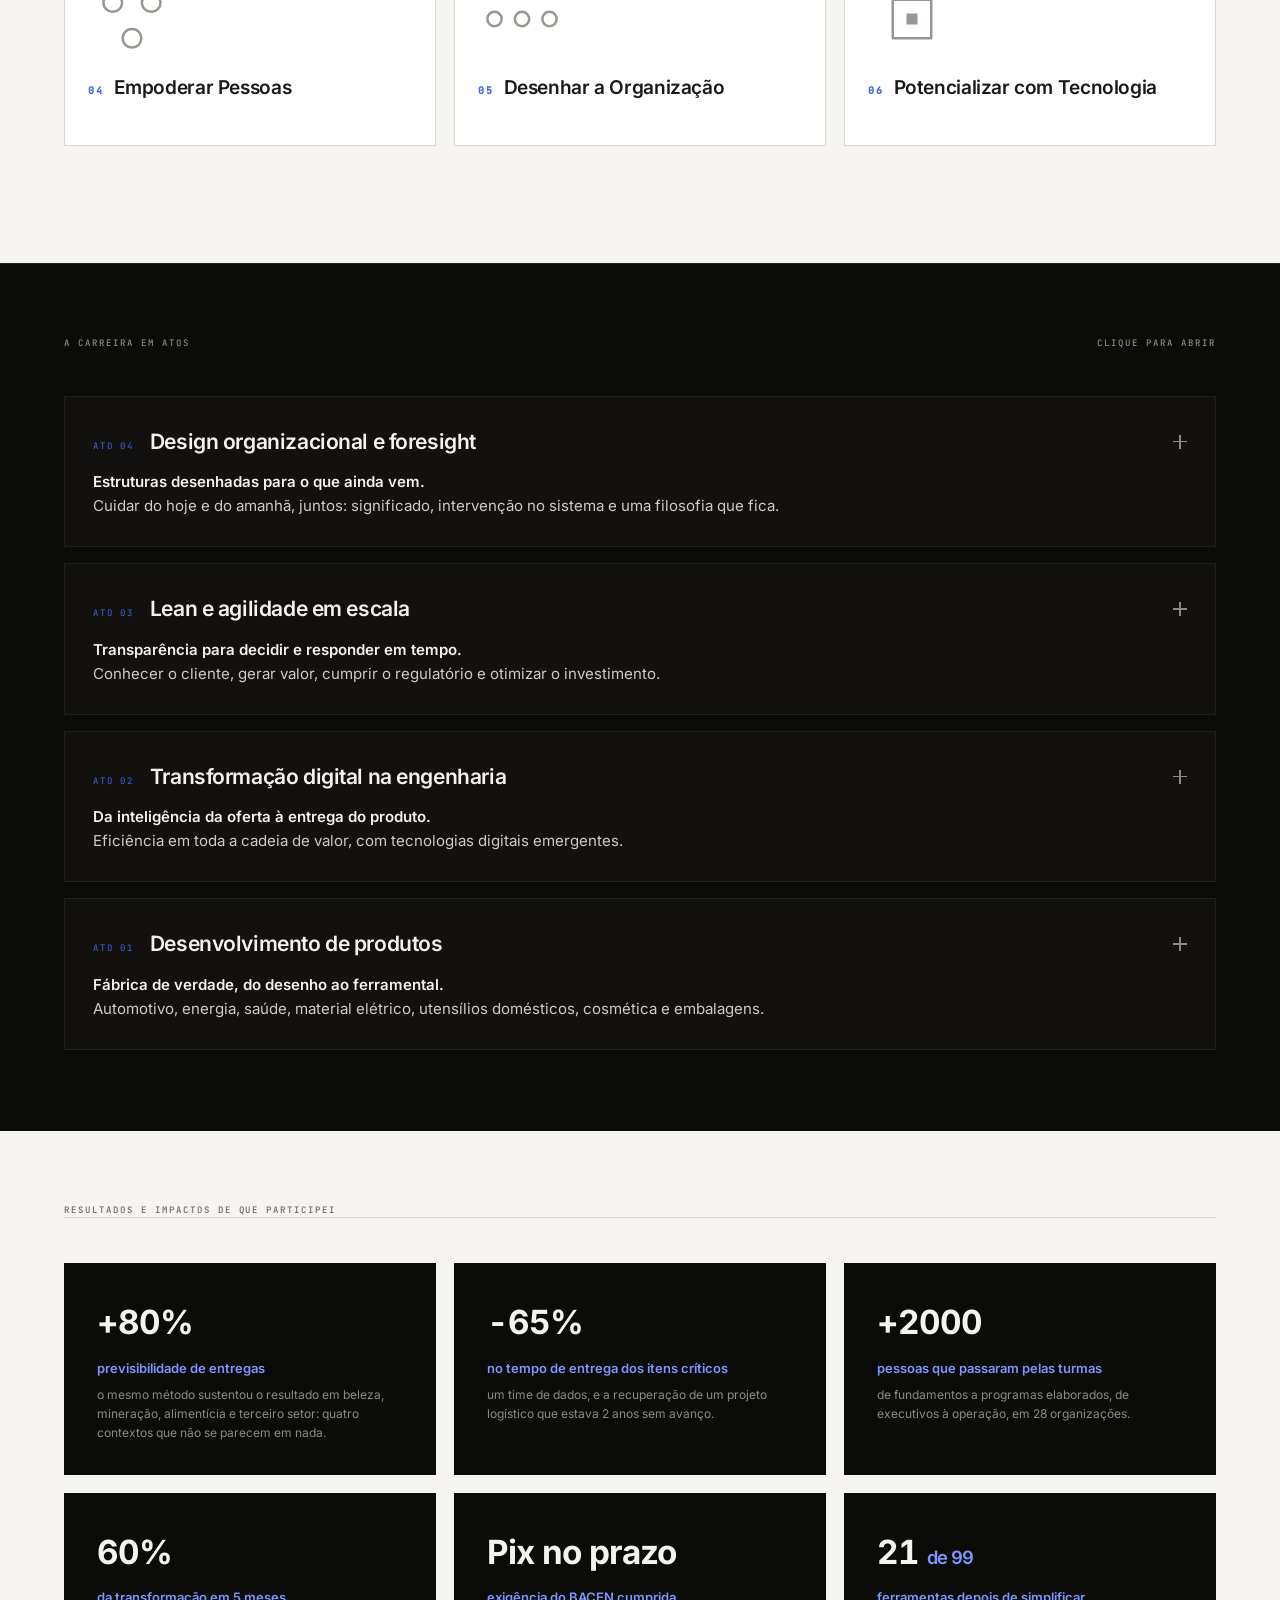
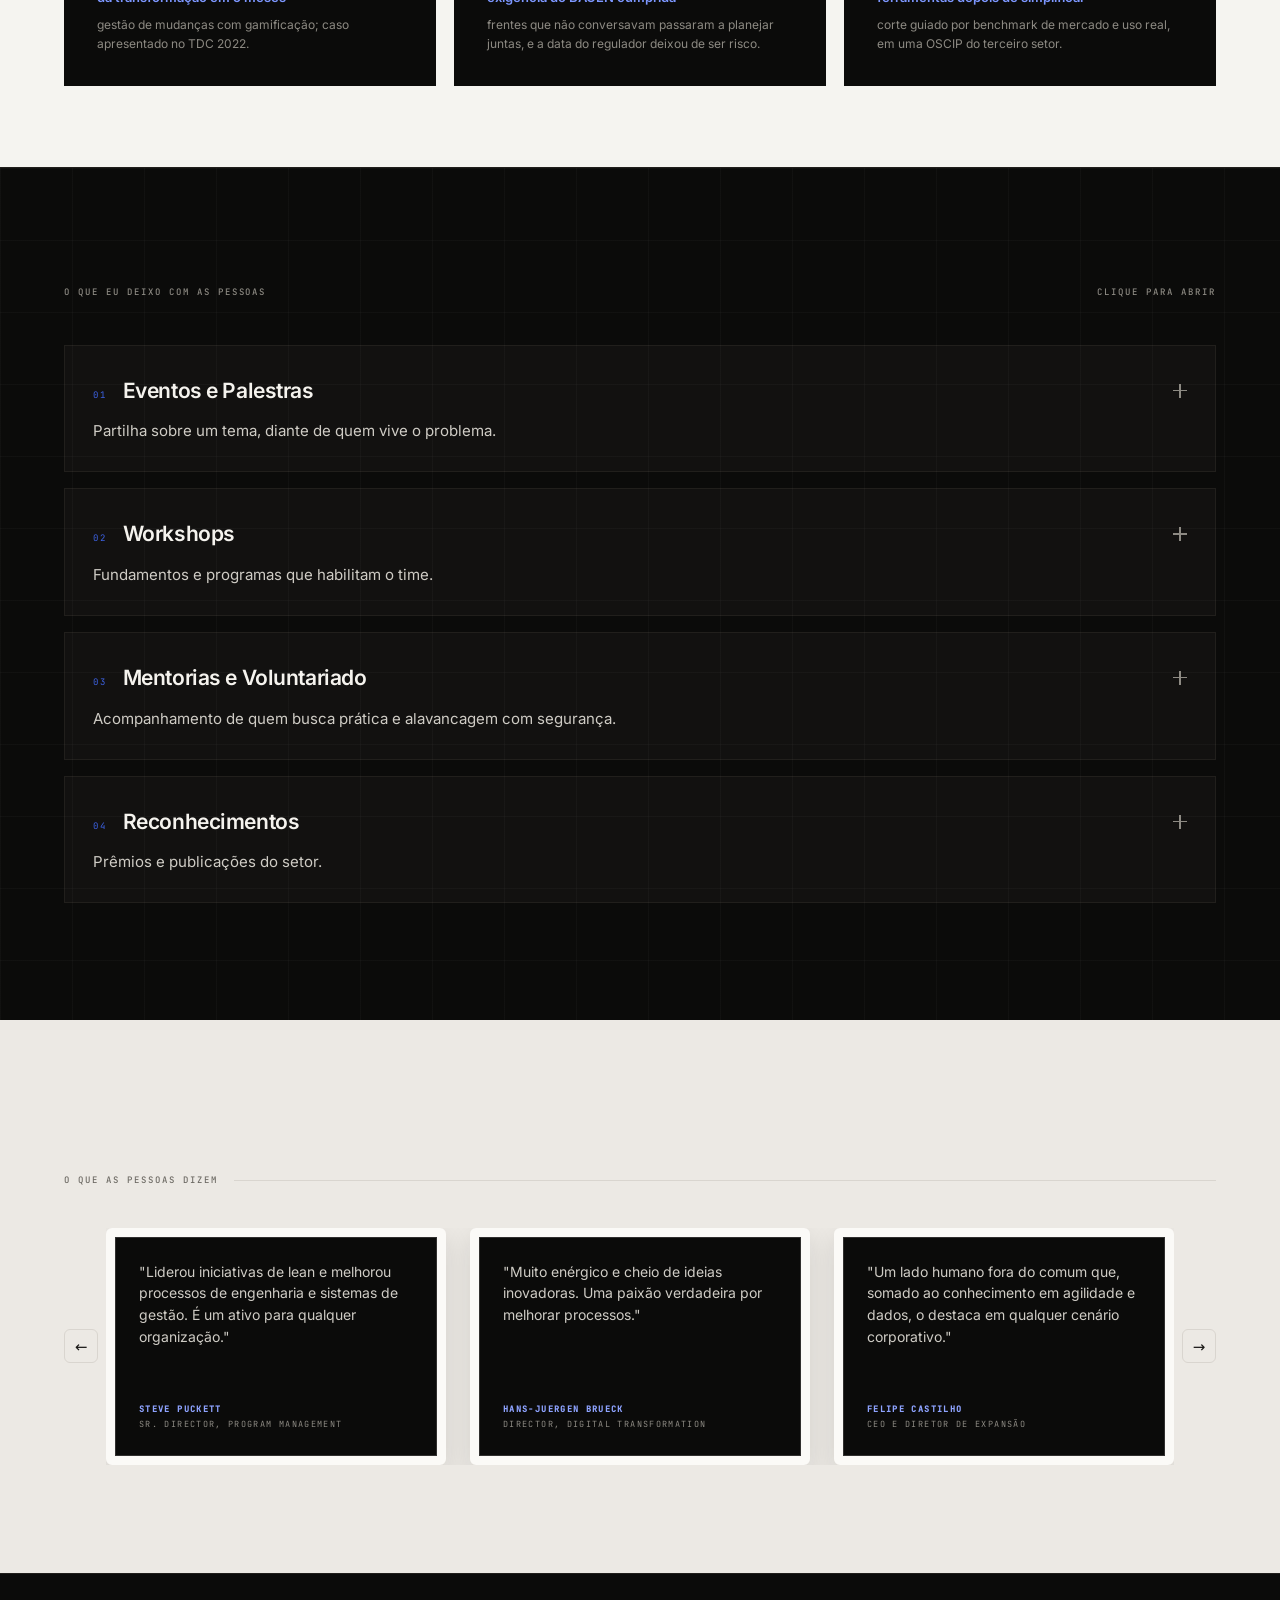
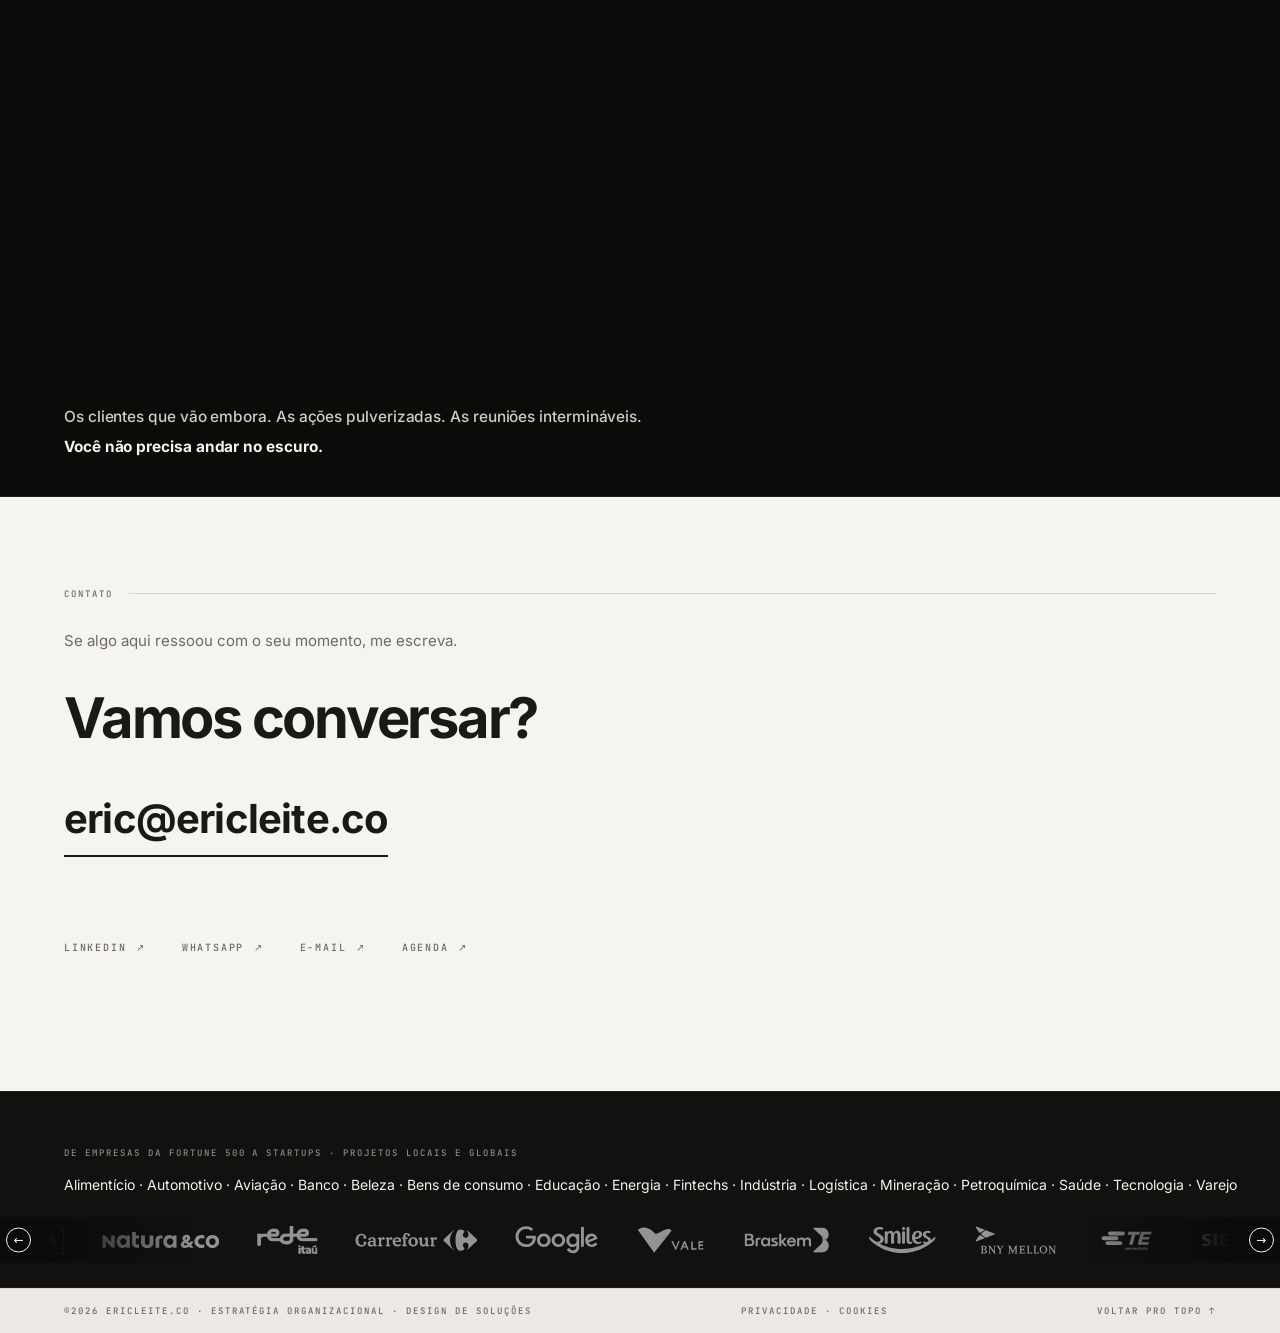
==== commit 0b06e355: "v5.61: estudo da previdencia retirado por ora; 16 estudos renumerados e mapa de hash atualizado" ====
--- a/index.html
+++ b/index.html
@@ -10,10 +10,10 @@
 <meta property="og:type" content="website">
 <meta property="og:url" content="https://ericleite.co/">
 <link rel="canonical" href="https://ericleite.co/">
-<meta name="version" content="5.60">
+<meta name="version" content="5.61">
 <meta name="theme-color" content="#0b0b0a">
 <link rel="icon" href="data:image/svg+xml,%3Csvg xmlns='http://www.w3.org/2000/svg' viewBox='0 0 64 64'%3E%3Crect width='64' height='64' fill='%230b0b0a'/%3E%3Ctext x='32' y='42' font-family='monospace' font-size='26' fill='%23f5f3ee' text-anchor='middle'%3EEL%3C/text%3E%3C/svg%3E">
-<link rel="stylesheet" href="assets/css/styles.css?v=5.60">
+<link rel="stylesheet" href="assets/css/styles.css?v=5.61">
 </head>
 <body class="lock">
 
@@ -146,7 +146,7 @@
             <path d="M264 68 l 6 8 -9 2" stroke="#7d97ff"/>
             <text x="30" y="34" font-family="JetBrains Mono, monospace" font-size="8" fill="currentColor" stroke="none" opacity=".7">MANUAL &middot; FRAGMENTA&Ccedil;&Atilde;O &middot; SOBRECARGA</text>
           </svg>
-          <span class="cota fig-cota">fig. 14 &middot; ciclos que se alimentam</span>
+          <span class="cota fig-cota">fig. 12 &middot; ciclos que se alimentam</span>
         </div>
         <div class="case-meta">
           <span class="cota on-light">RH &middot; administra&ccedil;&atilde;o de pessoas</span>
@@ -171,7 +171,7 @@
             <text x="52" y="108" font-family="JetBrains Mono, monospace" font-size="8" fill="currentColor" stroke="none" opacity=".7">DIA 1</text>
             <text x="196" y="42" font-family="JetBrains Mono, monospace" font-size="8" fill="#7d97ff" stroke="none">90 DIAS &middot; DENTRO</text>
           </svg>
-          <span class="cota fig-cota">fig. 12 &middot; da vaga aos 90 dias</span>
+          <span class="cota fig-cota">fig. 10 &middot; da vaga aos 90 dias</span>
         </div>
         <div class="case-meta">
           <span class="cota on-light">identifica&ccedil;&atilde;o preservada &middot; RH Talentos</span>
@@ -201,7 +201,7 @@
             <text x="34" y="30" font-family="JetBrains Mono, monospace" font-size="8" fill="currentColor" stroke="none" opacity=".7">LINHA DE PRODU&Ccedil;&Atilde;O REAL</text>
             <text x="202" y="166" font-family="JetBrains Mono, monospace" font-size="8" fill="#7d97ff" stroke="none">KANBAN NO FORNO</text>
           </svg>
-          <span class="cota fig-cota">fig. 16 &middot; princ&iacute;pios com a m&atilde;o na massa</span>
+          <span class="cota fig-cota">fig. 14 &middot; princ&iacute;pios com a m&atilde;o na massa</span>
         </div>
         <div class="case-meta">
           <span class="cota on-light">evento cultural do RH</span>
@@ -228,7 +228,7 @@
             <text x="18" y="26" font-family="JetBrains Mono, monospace" font-size="8" fill="currentColor" stroke="none" opacity=".7">16 EIXOS &middot; 4 REALIDADES</text>
             <text x="18" y="176" font-family="JetBrains Mono, monospace" font-size="8" fill="#7d97ff" stroke="none">O QUE A EMPRESA QUER SER</text>
           </svg>
-          <span class="cota fig-cota">fig. 15 &middot; onde est&aacute; e para onde quer ir</span>
+          <span class="cota fig-cota">fig. 13 &middot; onde est&aacute; e para onde quer ir</span>
         </div>
         <div class="case-meta">
           <span class="cota on-light">multissetorial &middot; gest&atilde;o de mudan&ccedil;a</span>
@@ -263,7 +263,7 @@
             <text x="36" y="30" font-family="JetBrains Mono, monospace" font-size="8" fill="currentColor" stroke="none" opacity=".7">BANCO DE METADADOS</text>
             <text x="166" y="176" font-family="JetBrains Mono, monospace" font-size="8" fill="#7d97ff" stroke="none">AGENTES COM PAP&Eacute;IS</text>
           </svg>
-          <span class="cota fig-cota">fig. 18 &middot; velocidade com fundamento</span>
+          <span class="cota fig-cota">fig. 16 &middot; velocidade com fundamento</span>
         </div>
         <div class="case-meta">
           <span class="cota on-light">multissetorial &middot; IA ag&ecirc;ntica</span>
@@ -289,7 +289,7 @@
             <text x="60" y="28" font-family="JetBrains Mono, monospace" font-size="8" fill="currentColor" stroke="none" opacity=".7">NADA ESCRITO EM PEDRA</text>
             <text x="190" y="166" font-family="JetBrains Mono, monospace" font-size="8" fill="#7d97ff" stroke="none">ACORDO QUE EVOLUI</text>
           </svg>
-          <span class="cota fig-cota">fig. 17 &middot; o guia como acordo vivo</span>
+          <span class="cota fig-cota">fig. 15 &middot; o guia como acordo vivo</span>
         </div>
         <div class="case-meta">
           <span class="cota on-light">cultura &middot; modelo de trabalho</span>
@@ -316,7 +316,7 @@
             <text x="232" y="60" font-family="JetBrains Mono, monospace" font-size="8" fill="currentColor" stroke="none" opacity=".7">RH PRIMEIRO</text>
             <text x="232" y="103" font-family="JetBrains Mono, monospace" font-size="8" fill="#7d97ff" stroke="none">DEPOIS AS &Aacute;REAS</text>
           </svg>
-          <span class="cota fig-cota">fig. 11 &middot; o RH como primeiro time</span>
+          <span class="cota fig-cota">fig. 09 &middot; o RH como primeiro time</span>
         </div>
         <div class="case-meta">
           <span class="cota on-light">gr&aacute;fica e editorial &middot; a partir do RH</span>
@@ -346,7 +346,7 @@
             <text x="30" y="34" font-family="JetBrains Mono, monospace" font-size="8" fill="currentColor" stroke="none" opacity=".7">5 DIAS &middot; 200 PESSOAS</text>
             <text x="218" y="150" font-family="JetBrains Mono, monospace" font-size="8" fill="#7d97ff" stroke="none">PORTAL INTERNO</text>
           </svg>
-          <span class="cota fig-cota">fig. 13 &middot; a porta e o destino</span>
+          <span class="cota fig-cota">fig. 11 &middot; a porta e o destino</span>
         </div>
         <div class="case-meta">
           <span class="cota on-light">grupo multimarcas &middot; gente e gest&atilde;o</span>
@@ -453,7 +453,7 @@
             <text x="176" y="152" font-family="JetBrains Mono, monospace" font-size="8" fill="currentColor" stroke="none" opacity=".7">ENTREGA EM 6 MESES</text>
             <text x="34" y="166" font-family="JetBrains Mono, monospace" font-size="8" fill="#7d97ff" stroke="none">TEMPO DE ENTREGA -65%</text>
           </svg>
-          <span class="cota fig-cota">fig. 05 · blueprint 2 → 9</span>
+          <span class="cota fig-cota">fig. 04 · blueprint 2 → 9</span>
         </div>
         <div class="case-meta">
           <span class="cota on-light">confidencial &middot; área de dados</span>
@@ -464,33 +464,7 @@
         <span class="case-open">Ler o estudo <span class="arr">→</span></span>
       </article>
 
-      <article class="case-card rv" data-case="previdencia" data-cat="organizacao" tabindex="0" role="button" aria-label="Abrir estudo: a captação era o sintoma, o problema era a saída">
-        <div class="case-fig">
-          <svg viewBox="0 0 320 190" fill="none" stroke="currentColor" stroke-width="1.2" aria-hidden="true">
-            <path d="M40 44 H 280" opacity=".5"/>
-            <path d="M40 44 C 40 110, 120 120, 130 150 L 190 150 C 200 120, 280 110, 280 44" opacity=".65"/>
-            <path d="M60 60 h 200 M76 82 h 168 M96 104 h 128" opacity=".35"/>
-            <path d="M130 150 h 60" stroke="#7d97ff" stroke-width="1.6"/>
-            <path d="M150 156 c -6 12, -18 16, -26 14" stroke="#7d97ff" stroke-dasharray="3 4"/>
-            <path d="M170 156 c 6 12, 18 16, 26 14" stroke="#7d97ff" stroke-dasharray="3 4"/>
-            <circle cx="122" cy="172" r="3" fill="#7d97ff" stroke="none"/>
-            <circle cx="198" cy="172" r="3" fill="#7d97ff" stroke="none"/>
-            <rect x="196" y="18" width="84" height="20" opacity=".9"/>
-            <text x="238" y="31" font-family="JetBrains Mono, monospace" font-size="8" fill="currentColor" stroke="none" text-anchor="middle" letter-spacing="1">A SAÍDA NÃO MEDIDA</text>
-            <text x="40" y="176" font-family="JetBrains Mono, monospace" font-size="8" fill="currentColor" stroke="none" opacity=".7">7 ONDAS</text>
-          </svg>
-          <span class="cota fig-cota">fig. 06 · permanência antes de captação</span>
-        </div>
-        <div class="case-meta">
-          <span class="cota on-light">servi&ccedil;os financeiros</span>
-        </div>
-        <h3 class="case-title">A captação era o sintoma. O problema era a saída.</h3>
-        <p class="case-line">Ressignificar um produto financeiro de longo prazo: modelo operacional e modelo de negócio redesenhados juntos, com 7 ondas sequenciadas por risco em vez de por valor.</p>
-        <p class="card-tags"><span>#DesignOrganizacional</span><span>#ModeloOperacional</span><span>#ClarezaDePapéis</span></p>
-        <span class="case-open">Ler o estudo <span class="arr">→</span></span>
-      </article>
-
-      <article class="case-card rv" data-case="esteira-dados" data-cat="organizacao" tabindex="0" role="button" aria-label="Abrir estudo: de agendas cheias a uma estrutura organizada">
+<article class="case-card rv" data-case="esteira-dados" data-cat="organizacao" tabindex="0" role="button" aria-label="Abrir estudo: de agendas cheias a uma estrutura organizada">
         <div class="case-fig">
           <svg viewBox="0 0 320 190" fill="none" stroke="currentColor" stroke-width="1.2" aria-hidden="true">
             <rect x="34" y="80" width="30" height="22" opacity=".8"/>
@@ -510,7 +484,7 @@
             <rect x="240" y="117" width="26" height="16" opacity=".7"/>
             <text x="34" y="166" font-family="JetBrains Mono, monospace" font-size="8" fill="currentColor" stroke="none" opacity=".7">2 EQUIPES → 9 TIMES</text>
           </svg>
-          <span class="cota fig-cota">fig. 07 · organização que escala</span>
+          <span class="cota fig-cota">fig. 05 · organização que escala</span>
         </div>
         <div class="case-meta">
           <span class="cota on-light">confidencial · área de dados</span>
@@ -536,7 +510,7 @@
             <text x="247" y="104" font-family="JetBrains Mono, monospace" font-size="8" fill="currentColor" stroke="none" text-anchor="middle">ENTREGA</text>
             <text x="46" y="166" font-family="JetBrains Mono, monospace" font-size="8" fill="currentColor" stroke="none" opacity=".7">DO OBJETIVO ATÉ A ENTREGA</text>
           </svg>
-          <span class="cota fig-cota">fig. 08 · objetivo que desce</span>
+          <span class="cota fig-cota">fig. 06 · objetivo que desce</span>
         </div>
         <div class="case-meta">
           <span class="cota on-light">varejo</span>
@@ -561,7 +535,7 @@
             <path d="M120 118 C 160 118, 200 130, 250 138" stroke="#7d97ff"/>
             <text x="30" y="172" font-family="JetBrains Mono, monospace" font-size="8" fill="currentColor" stroke="none" opacity=".7">-55% NO TEMPO DE SIMULAÇÃO</text>
           </svg>
-          <span class="cota fig-cota">fig. 09 · engenharia digital</span>
+          <span class="cota fig-cota">fig. 07 · engenharia digital</span>
         </div>
         <div class="case-meta">
           <span class="cota on-light">indústria · engenharia</span>
@@ -590,7 +564,7 @@
             <rect x="246" y="116" width="22" height="18" opacity=".55"/>
             <text x="40" y="172" font-family="JetBrains Mono, monospace" font-size="8" fill="currentColor" stroke="none" opacity=".7">64 ITENS · 6 MESES</text>
           </svg>
-          <span class="cota fig-cota">fig. 10 · engenharia reversa sob prazo</span>
+          <span class="cota fig-cota">fig. 08 · engenharia reversa sob prazo</span>
         </div>
         <div class="case-meta">
           <span class="cota on-light">automotivo · plataforma de caminhão e ônibus</span>
@@ -1389,7 +1363,7 @@
 <template id="case-pizza-agil">
   <article class="case-article">
     <header class="case-head">
-      <div class="cota cota-rule on-light">estudo 15 &middot; evento cultural do RH</div>
+      <div class="cota cota-rule on-light">estudo 14 &middot; evento cultural do RH</div>
       <h1>Pizza &Aacute;gil: M&atilde;o na Massa</h1>
       <p class="case-standfirst">No evento cultural da empresa, promovido pelo RH, as pessoas aprenderam
          princ&iacute;pios de agilidade fabricando pizza artesanal de verdade, de gerentes a analistas. Uma
@@ -1490,7 +1464,7 @@
 <template id="case-radar-mudanca">
   <article class="case-article">
     <header class="case-head">
-      <div class="cota cota-rule on-light">estudo 14 &middot; gest&atilde;o de mudan&ccedil;a</div>
+      <div class="cota cota-rule on-light">estudo 13 &middot; gest&atilde;o de mudan&ccedil;a</div>
       <h1>Um espelho sobre o que a empresa deseja se tornar</h1>
       <p class="case-standfirst">Quase todo modelo de maturidade mede a empresa contra o que ela
          <em>deveria</em> ser e fazer, baseado apenas no mercado, em quem est&aacute; de fora. Este faz o
@@ -1607,7 +1581,7 @@
 <template id="case-ia-processos">
   <article class="case-article">
     <header class="case-head">
-      <div class="cota cota-rule on-light">estudo 17 &middot; IA ag&ecirc;ntica</div>
+      <div class="cota cota-rule on-light">estudo 16 &middot; IA ag&ecirc;ntica</div>
       <h1>IA ag&ecirc;ntica: velocidade com fundamento</h1>
       <p class="case-standfirst">Agentes de IA com pap&eacute;is e habilidades pr&oacute;prias, coordenados como um
          sistema, acelerando o que atravessa &aacute;reas: descobertas, processos, mapas e pesquisas de
@@ -1702,7 +1676,7 @@
 <template id="case-guia-wow">
   <article class="case-article">
     <header class="case-head">
-      <div class="cota cota-rule on-light">estudo 16 &middot; cultura e modelo de trabalho</div>
+      <div class="cota cota-rule on-light">estudo 15 &middot; cultura e modelo de trabalho</div>
       <h1>WOW: o guia vivo do jeito de trabalhar</h1>
       <p class="case-standfirst">Um documento vivo para discutir o modelo de trabalho e os
          comportamentos que a empresa quer promover. N&atilde;o &eacute; um manual com regras prontas: &eacute; um
@@ -1785,7 +1759,7 @@
 <template id="case-diagnostico-rh">
   <article class="case-article">
     <header class="case-head">
-      <div class="cota cota-rule on-light">estudo 13 &middot; RH e administra&ccedil;&atilde;o de pessoas</div>
+      <div class="cota cota-rule on-light">estudo 12 &middot; RH e administra&ccedil;&atilde;o de pessoas</div>
       <h1>Os tr&ecirc;s ciclos que prendiam o RH</h1>
       <p class="case-standfirst">A transforma&ccedil;&atilde;o partiu da pr&oacute;pria &aacute;rea: da escuta de cada pessoa do
          time ao redesenho da opera&ccedil;&atilde;o, em seis meses e com resultado medido. O trabalho encontrou
@@ -1956,7 +1930,7 @@
 <template id="case-agil-rh">
   <article class="case-article">
     <header class="case-head">
-      <div class="cota cota-rule on-light">estudo 10 &middot; gr&aacute;fica e editorial</div>
+      <div class="cota cota-rule on-light">estudo 09 &middot; gr&aacute;fica e editorial</div>
       <h1>O RH que experimentou</h1>
       <p class="case-standfirst">O grupo tinha a inten&ccedil;&atilde;o de entrar na agilidade. O caminho usual &eacute;
          come&ccedil;ar pela TI; aqui foi o inverso: o RH quis aprender primeiro, em plena pandemia, para se
@@ -2034,7 +2008,7 @@
 <template id="case-onboarding-cx">
   <article class="case-article">
     <header class="case-head">
-      <div class="cota cota-rule on-light">estudo 11 &middot; experi&ecirc;ncia do colaborador</div>
+      <div class="cota cota-rule on-light">estudo 10 &middot; experi&ecirc;ncia do colaborador</div>
       <h1>Experi&ecirc;ncia do Colaborador</h1>
       <p class="case-standfirst">A jornada do novo colaborador capturada desde a atra&ccedil;&atilde;o da vaga: no
          dia da chegada, kit pronto, processo desenhado e um buddy (parceiro) ao lado pelos primeiros 90 dias.
@@ -2154,7 +2128,7 @@
 <template id="case-semana-inovacao">
   <article class="case-article">
     <header class="case-head">
-      <div class="cota cota-rule on-light">estudo 12 &middot; grupo multimarcas</div>
+      <div class="cota cota-rule on-light">estudo 11 &middot; grupo multimarcas</div>
       <h1>Inova&ccedil;&atilde;o no RH</h1>
       <p class="case-standfirst">O RH buscava inovar: ser mais inventivo e estruturar uma oxigena&ccedil;&atilde;o
          geral na diretoria de gente e cultura. A resposta foi um portal interno de inova&ccedil;&atilde;o e
@@ -2600,142 +2574,10 @@
   </article>
 </template>
 
-<template id="case-previdencia">
-  <article class="case-article">
-    <header class="case-head">
-      <div class="cota cota-rule on-light">estudo 05 &middot; servi&ccedil;os financeiros</div>
-      <h1>A capta&ccedil;&atilde;o era o sintoma. O problema era a sa&iacute;da.</h1>
-      <p class="case-standfirst">O pedido chegou como problema de venda: a capta&ccedil;&atilde;o caiu e o time
-         comercial estava sendo cobrado. A investiga&ccedil;&atilde;o encontrou outra origem, e o programa inteiro
-         foi sequenciado a partir dela: corrigir a sa&iacute;da antes de ativar demanda, mesmo adiando
-         receita nova por dois a tr&ecirc;s ciclos.</p>
-      <div class="case-facts">
-        <div><span class="cota on-light">setor</span><span class="v">Servi&ccedil;os financeiros &middot; identifica&ccedil;&atilde;o preservada</span></div>
-        <div><span class="cota on-light">papel</span><span class="v">Design organizacional &middot; modelo operacional e de neg&oacute;cio</span></div>
-      </div>
-    </header>
-
-    <p class="case-nota">Por acordo de confidencialidade e em aten&ccedil;&atilde;o &agrave; Lei Geral de Prote&ccedil;&atilde;o de
-       Dados, a empresa, as pessoas, os sistemas e as unidades de neg&oacute;cio n&atilde;o s&atilde;o nomeados, e as cifras
-       aparecem apenas em ordem de grandeza. O m&eacute;todo, a sequ&ecirc;ncia de decis&atilde;o, os artefatos e os achados
-       s&atilde;o os do projeto.</p>
-
-    <h2 data-sec="destaques"><span class="h-idx">01</span>Destaques</h2>
-    <table class="case-table">
-      <thead><tr><th>Indicador</th><th>Valor</th></tr></thead>
-      <tbody>
-        <tr><td>Ritos de gest&atilde;o instalados, em 3 camadas e 5 inst&acirc;ncias</td><td class="val">21</td></tr>
-        <tr><td>Ondas sequenciadas por risco, com pilotos em curso</td><td class="val">7</td></tr>
-        <tr><td>Tempo comercial recuper&aacute;vel, antes preso em tarefa operacional</td><td class="val">70%</td></tr>
-        <tr><td>Cargo formal criado onde n&atilde;o havia: &aacute;reas executoras</td><td class="val">7 de 12</td></tr>
-        <tr><td>Aprova&ccedil;&otilde;es em s&eacute;rie substitu&iacute;das por matriz de delega&ccedil;&atilde;o</td><td class="val">7 n&iacute;veis</td></tr>
-        <tr><td>Prazo da sa&iacute;da, antes sem medi&ccedil;&atilde;o</td><td class="val">medido ponta a ponta</td></tr>
-      </tbody>
-    </table>
-
-    <h2 data-sec="contexto"><span class="h-idx">02</span>Contexto</h2>
-    <p>Um portf&oacute;lio de servi&ccedil;os financeiros de longo prazo, dentro de um grupo maior e respondendo a
-       mais de um regulador. No papel, estoque relevante e base cativa. Na pr&aacute;tica, um produto fora do
-       mapa estrat&eacute;gico formal, com subinvestimento prolongado em tecnologia, marketing e pessoas. O
-       terreno tamb&eacute;m tinha mem&oacute;ria: uma consultoria de efici&ecirc;ncia passara por ali anos antes e parte do
-       que prop&ocirc;s n&atilde;o sobreviveu. Levantar o que restou, e por que o resto caiu, foi a primeira tarefa.</p>
-
-    <h2 data-sec="problema"><span class="h-idx">03</span>O problema</h2>
-    <p>A leitura corrente atribu&iacute;a a queda ao desempenho comercial, e a sa&iacute;da esperada era ampliar a
-       remunera&ccedil;&atilde;o do canal. O programa levou a campo uma hip&oacute;tese concorrente, registrada por escrito
-       antes da investiga&ccedil;&atilde;o: o problema estava na perman&ecirc;ncia. A escuta priorizou quem estava fora da
-       opera&ccedil;&atilde;o, incluindo quem saiu e quem avaliou e n&atilde;o contratou.</p>
-    <p>A sa&iacute;da n&atilde;o tinha medi&ccedil;&atilde;o: sem prazo apurado ponta a ponta, sem dono &uacute;nico e sem indicador
-       pr&oacute;prio. Por n&atilde;o estar medida, n&atilde;o aparecia em pauta. O incentivo premiava a origina&ccedil;&atilde;o: o mesmo
-       intermedi&aacute;rio que trazia o cliente podia levar a reserva para fora depois da car&ecirc;ncia. A decis&atilde;o
-       subia por ac&uacute;mulo de aprovador, com cinco assinaturas em s&eacute;rie e nenhuma exigida pelo regulador.
-       E a recusa n&atilde;o era de pre&ccedil;o: quem avaliou e n&atilde;o contratou parava no entendimento da oferta, e n&atilde;o
-       na compara&ccedil;&atilde;o de taxa.</p>
-
-    <h2 data-sec="iniciativas"><span class="h-idx">04</span>Iniciativas</h2>
-    <ul>
-      <li><strong>Crit&eacute;rio antes da evid&ecirc;ncia:</strong> a pergunta central e tr&ecirc;s r&eacute;guas de decis&atilde;o
-          publicadas antes de olhar qualquer dado. Foi o que permitiu recusar a amplia&ccedil;&atilde;o de
-          remunera&ccedil;&atilde;o, que era a sa&iacute;da esperada, sem transformar a recusa em disputa pessoal.</li>
-      <li><strong>Olhar de neg&oacute;cio:</strong> a tese de crescimento saiu de captar mais pelo canal
-          existente para <em>reter mais</em>, com a receita lida como anuidade sobre estoque. Cada
-          sa&iacute;da derruba a receita dos anos seguintes; cada entrada nova s&oacute; come&ccedil;a a pagar depois de um
-          per&iacute;odo.</li>
-      <li><strong>Olhar de mercado e de comportamento:</strong> estudo do mercado endere&ccedil;&aacute;vel em tr&ecirc;s
-          camadas para decidir canal com denominador, e escuta de quem saiu e de quem avaliou e n&atilde;o
-          contratou, que foi onde apareceu o achado sobre entendimento da oferta.</li>
-      <li><strong>Design organizacional:</strong> a opera&ccedil;&atilde;o reagrupada em quatro blocos por natureza da
-          decis&atilde;o, cada um com dono nomeado, al&ccedil;ada escrita e indicador pr&oacute;prio, no lugar de &aacute;reas
-          herdadas que cortavam o mesmo processo em v&aacute;rias partes.</li>
-      <li><strong>Estrutura de gente, e n&atilde;o s&oacute; de processo:</strong> cargo formal onde sete de doze
-          &aacute;reas executoras n&atilde;o tinham, responsabilidade declarada por processo, guia de integra&ccedil;&atilde;o,
-          acordos de equipe e um plano de mudan&ccedil;a escrito por p&uacute;blico. O conhecimento saiu da cabe&ccedil;a
-          das pessoas e virou procedimento publicado.</li>
-      <li><strong>Design de servi&ccedil;os:</strong> a jornada mapeada ponta a ponta, do interesse ao cr&eacute;dito
-          em conta, com as raias de todos os envolvidos. Os elos de aquisi&ccedil;&atilde;o funcionavam; a ruptura
-          aparecia no ponto em que o cliente pede para sair.</li>
-      <li><strong>Ressignifica&ccedil;&atilde;o em tr&ecirc;s dire&ccedil;&otilde;es:</strong> para o time, que voltou a saber para que
-          serve o que faz; para o grupo, que passou a enxergar o portf&oacute;lio como um neg&oacute;cio &uacute;nico; e
-          para o mercado, com proposta de valor por segmento.</li>
-      <li><strong>Sequ&ecirc;ncia por risco, e n&atilde;o por valor:</strong> o canal pr&oacute;prio era a frente de maior
-          retorno potencial e entrou em quinto lugar. Levar volume novo a uma opera&ccedil;&atilde;o que falha na
-          sa&iacute;da amplia o problema. Cada piloto tem crit&eacute;rio de parada escrito antes de come&ccedil;ar.</li>
-    </ul>
-
-    <h2 data-sec="resultados"><span class="h-idx">05</span>Resultados</h2>
-    <p>A opera&ccedil;&atilde;o passou a funcionar em <strong>quatro blocos agrupados por natureza da decis&atilde;o</strong>,
-       cada um com dono nomeado, al&ccedil;ada escrita e indicador pr&oacute;prio. A cadeia de aprova&ccedil;&otilde;es em s&eacute;rie deu
-       lugar a uma <strong>matriz de delega&ccedil;&atilde;o em sete n&iacute;veis</strong>. O prazo real do pedido at&eacute; o
-       cr&eacute;dito em conta passou a ser medido contra o desenho normativo, lido pela distribui&ccedil;&atilde;o e n&atilde;o pela
-       m&eacute;dia. O ganho veio de instrumentar o que j&aacute; existia, sem integra&ccedil;&atilde;o de sistemas.</p>
-    <p>Do lado das pessoas, o efeito foi de outra natureza e apareceu antes dos n&uacute;meros: uma equipe
-       pequena que vivia com pap&eacute;is embaralhados passou a saber quem faz o qu&ecirc;, e o investimento
-       come&ccedil;ou a ir para o lugar certo, com pilotos em curso em vez de esfor&ccedil;o espalhado.</p>
-    <div class="case-quote">O volume que entrava vinha sendo anulado pelo volume que saía. E a saída
-       n&atilde;o tinha prazo apurado, dono &uacute;nico nem indicador pr&oacute;prio.</div>
-
-    <h2 data-sec="aprendizados"><span class="h-idx">06</span>Aprendizados</h2>
-    <ul>
-      <li>Publicar as r&eacute;guas de decis&atilde;o antes de olhar o dado &eacute; o que permite recusar a sa&iacute;da esperada
-          sem transformar a recusa em disputa pessoal.</li>
-      <li>O que n&atilde;o &eacute; medido n&atilde;o entra em pauta. A sa&iacute;da n&atilde;o tinha prazo, dono nem indicador, e por
-          isso n&atilde;o existia como problema.</li>
-      <li>A medi&ccedil;&atilde;o do prazo de sa&iacute;da deveria ter entrado na funda&ccedil;&atilde;o do programa, e n&atilde;o na fase de
-          evid&ecirc;ncia. Foi o &uacute;nico atraso que o desenho cobrou depois.</li>
-      <li>Pronto se define como comportamento: onda implantada &eacute; time operando sem suporte do programa.
-          Qualquer outra defini&ccedil;&atilde;o devolve o trabalho para quem conduz.</li>
-      <li>Frentes que dependem de inst&acirc;ncias externas precisam entrar no plano com gatilho de decis&atilde;o
-          mapeado, e n&atilde;o apenas com data.</li>
-    </ul>
-
-    <h2 data-sec="efeitos adjacentes"><span class="h-idx">07</span>Efeitos adjacentes</h2>
-    <ul>
-      <li>A equipe se uniu em torno do desenho. Num grupo pequeno, onde as fun&ccedil;&otilde;es se misturavam por
-          necessidade, ter cargo e al&ccedil;ada escritos foi lido como cuidado, e n&atilde;o como controle.</li>
-      <li>Migrar parte do incentivo da origina&ccedil;&atilde;o para a manuten&ccedil;&atilde;o de reserva mexe na remunera&ccedil;&atilde;o de
-          quem trazia volume. Isso se conduz, n&atilde;o se anuncia.</li>
-      <li>A troca da diretoria patrocinadora, prevista entre os riscos escritos desde a funda&ccedil;&atilde;o,
-          aconteceu e foi absorvida como evento de governan&ccedil;a: mandato reapresentado, relido linha a
-          linha e ratificado em ata.</li>
-      <li>Instrumentar a sa&iacute;da tornou vis&iacute;vel um prazo que ningu&eacute;m acompanhava. Medir o inc&ocirc;modo &eacute; o
-          pre&ccedil;o de poder corrigi-lo.</li>
-    </ul>
-
-    <h2 data-sec="o que fica"><span class="h-idx">08</span>O que fica</h2>
-    <p>Procedimentos publicados com dono por bloco, 21 ritos com qu&oacute;rum, pauta e crit&eacute;rio de satisfa&ccedil;&atilde;o,
-       e um par de indicadores por onda: um de resultado e um de reincid&ecirc;ncia do comportamento antigo.
-       Numa opera&ccedil;&atilde;o cuja receita &eacute; anuidade sobre estoque, o efeito leva trimestres para aparecer. O que
-       o programa deixou pronto foi o caminho de valida&ccedil;&atilde;o, e uma decis&atilde;o que n&atilde;o depende mais de quem
-       conduz o programa para acontecer.</p>
-  
-
-  </article>
-</template>
-
 <template id="case-simulacao-gpu">
   <article class="case-article">
     <header class="case-head">
-      <div class="cota cota-rule on-light">estudo 06 &middot; ind&uacute;stria e engenharia</div>
+      <div class="cota cota-rule on-light">estudo 05 &middot; ind&uacute;stria e engenharia</div>
       <h1>Uma semana em um dia e meio</h1>
       <p class="case-standfirst">A engenharia de produto esperava uma semana por cada rodada de
          simula&ccedil;&atilde;o, e o cliente esperava junto. A sa&iacute;da n&atilde;o foi comprar mais computadores,
@@ -2842,7 +2684,7 @@
 <template id="case-esteira-dados">
   <article class="case-article">
     <header class="case-head">
-      <div class="cota cota-rule on-light">estudo 07 &middot; &aacute;rea de dados</div>
+      <div class="cota cota-rule on-light">estudo 06 &middot; &aacute;rea de dados</div>
       <h1>De agendas cheias a uma estrutura organizada</h1>
       <p class="case-standfirst">O problema n&atilde;o era falta de gente nem de ferramenta. Eram pessoas
          caras e boas ferramentas dentro de uma opera&ccedil;&atilde;o sem clareza sobre a pr&oacute;pria complexidade e
@@ -2943,7 +2785,7 @@
 <template id="case-okrs-horizontais">
   <article class="case-article">
     <header class="case-head">
-      <div class="cota cota-rule on-light">estudo 08 &middot; varejo</div>
+      <div class="cota cota-rule on-light">estudo 07 &middot; varejo</div>
       <h1>OKRs Horizontais</h1>
       <p class="case-standfirst">Uma interven&ccedil;&atilde;o na v&eacute;spera do pico de vendas do ano. Justamente por
          isso, tudo que fosse te&oacute;rico seria descartado no primeiro dia. O que ficou de p&eacute; foi um modelo
@@ -3061,7 +2903,7 @@
 <template id="case-projeto-estrela">
   <article class="case-article">
     <header class="case-head">
-      <div class="cota cota-rule on-light">estudo 09 &middot; automotivo</div>
+      <div class="cota cota-rule on-light">estudo 08 &middot; automotivo</div>
       <h1>64 produtos em 6 meses</h1>
       <p class="case-standfirst">Uma plataforma de caminh&atilde;o e &ocirc;nibus precisava da engenharia reversa
          de todos os seus itens para manter a linha operando e conseguir a aprova&ccedil;&atilde;o. As altera&ccedil;&otilde;es
@@ -3168,6 +3010,6 @@
   </article>
 </template>
 
-<script src="assets/js/main.js?v=5.60" defer></script>
+<script src="assets/js/main.js?v=5.61" defer></script>
 </body>
 </html>
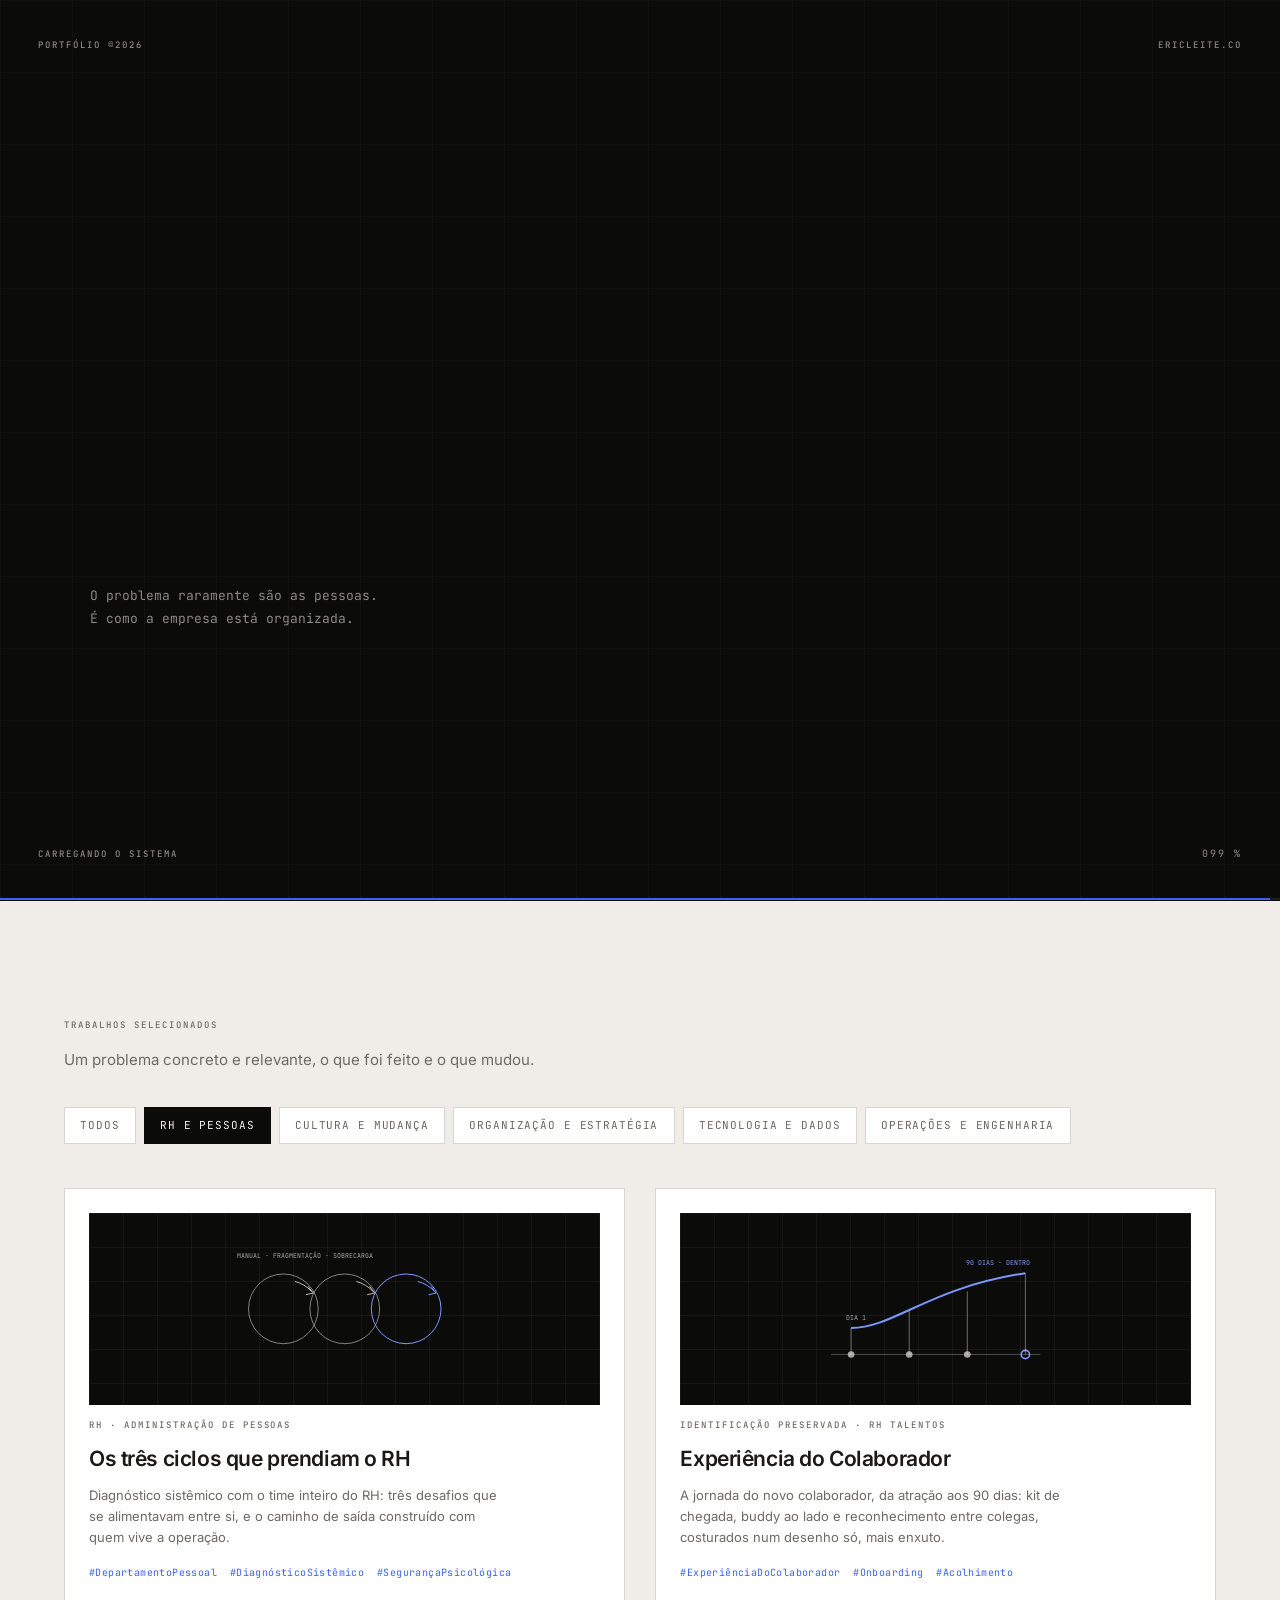
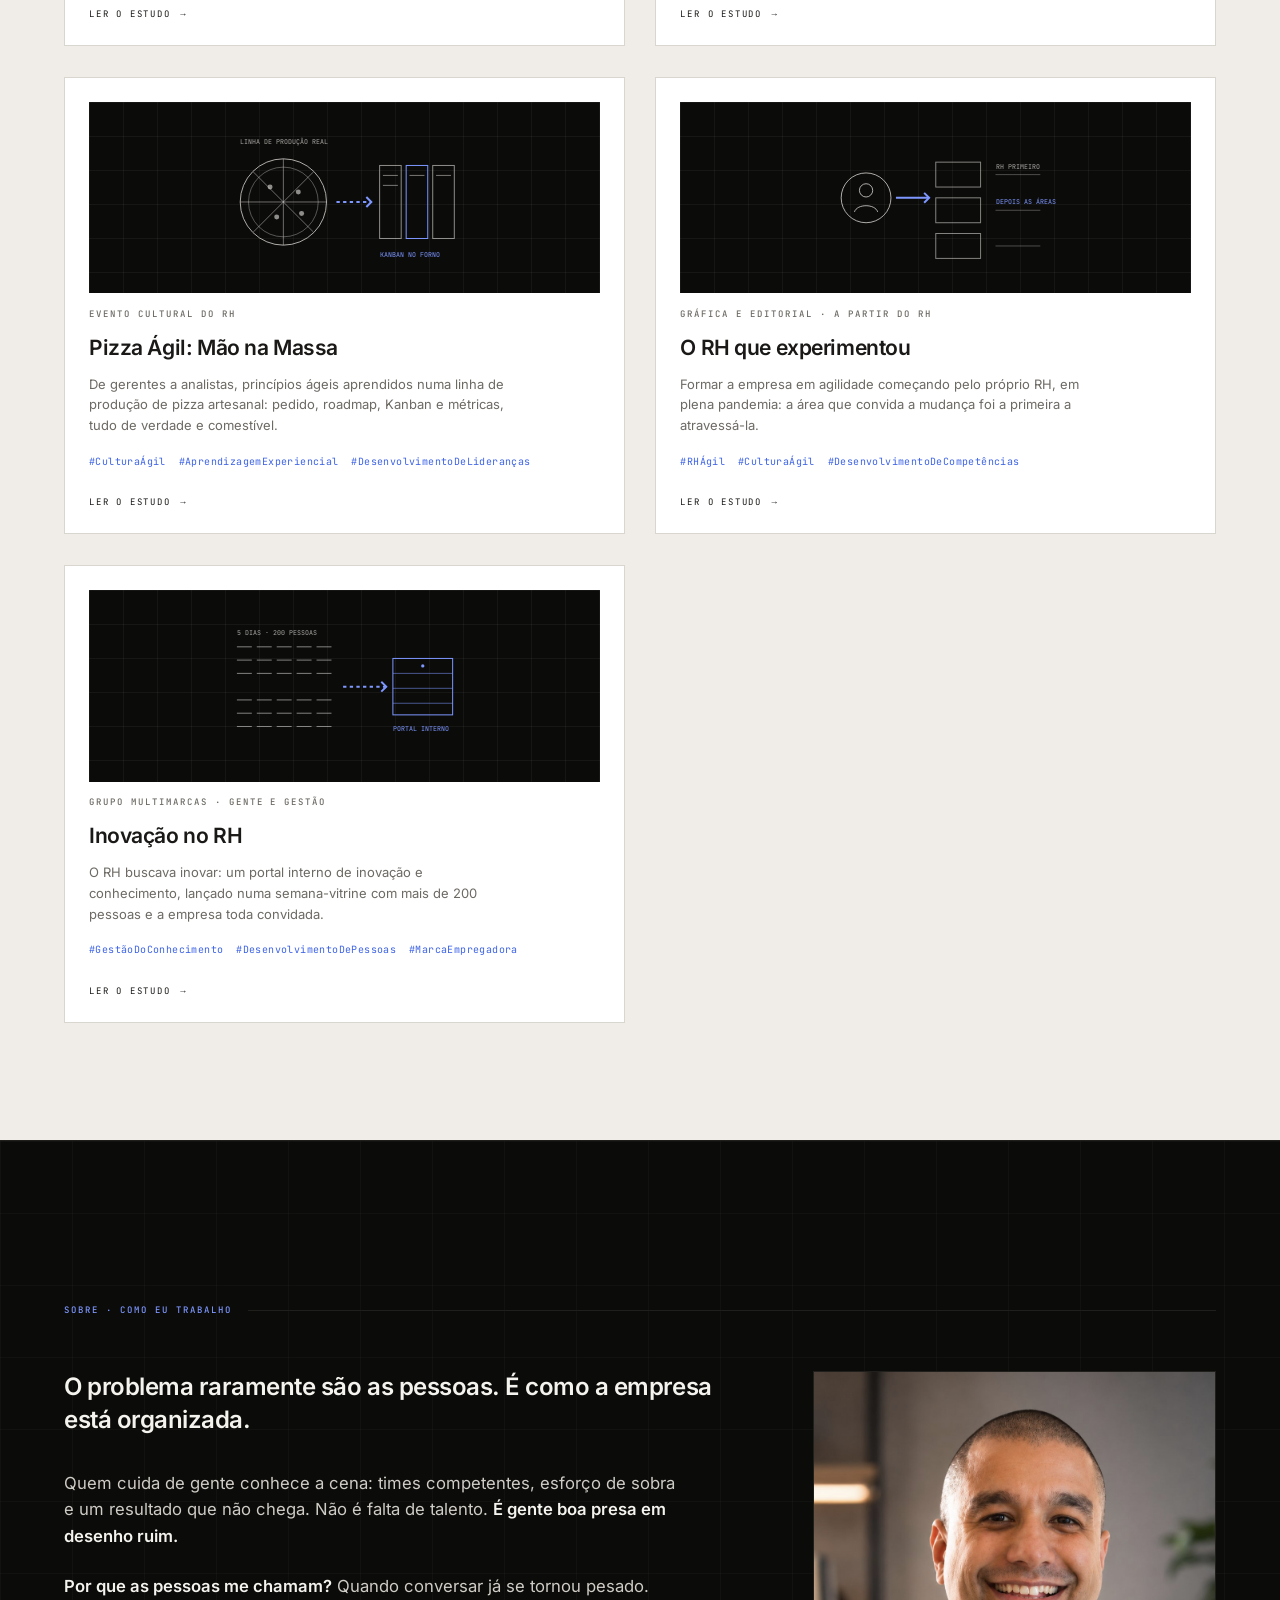
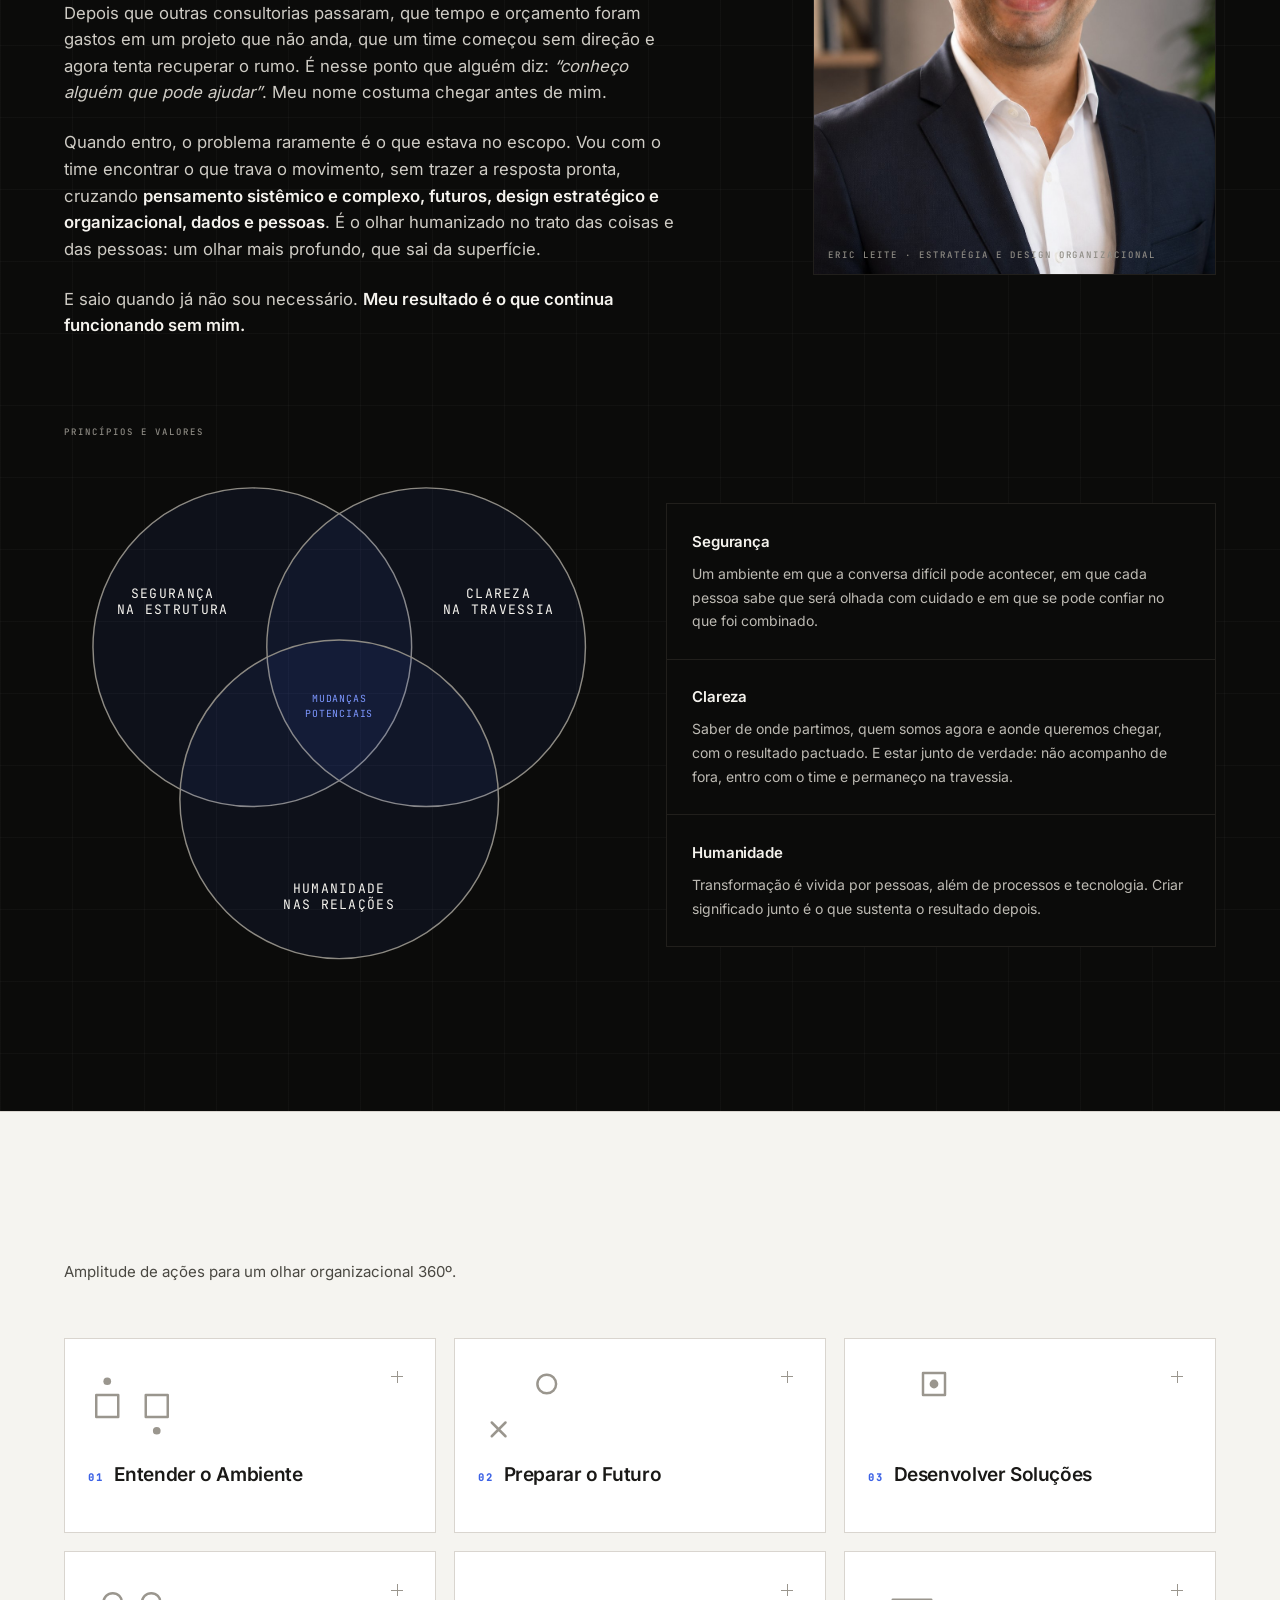
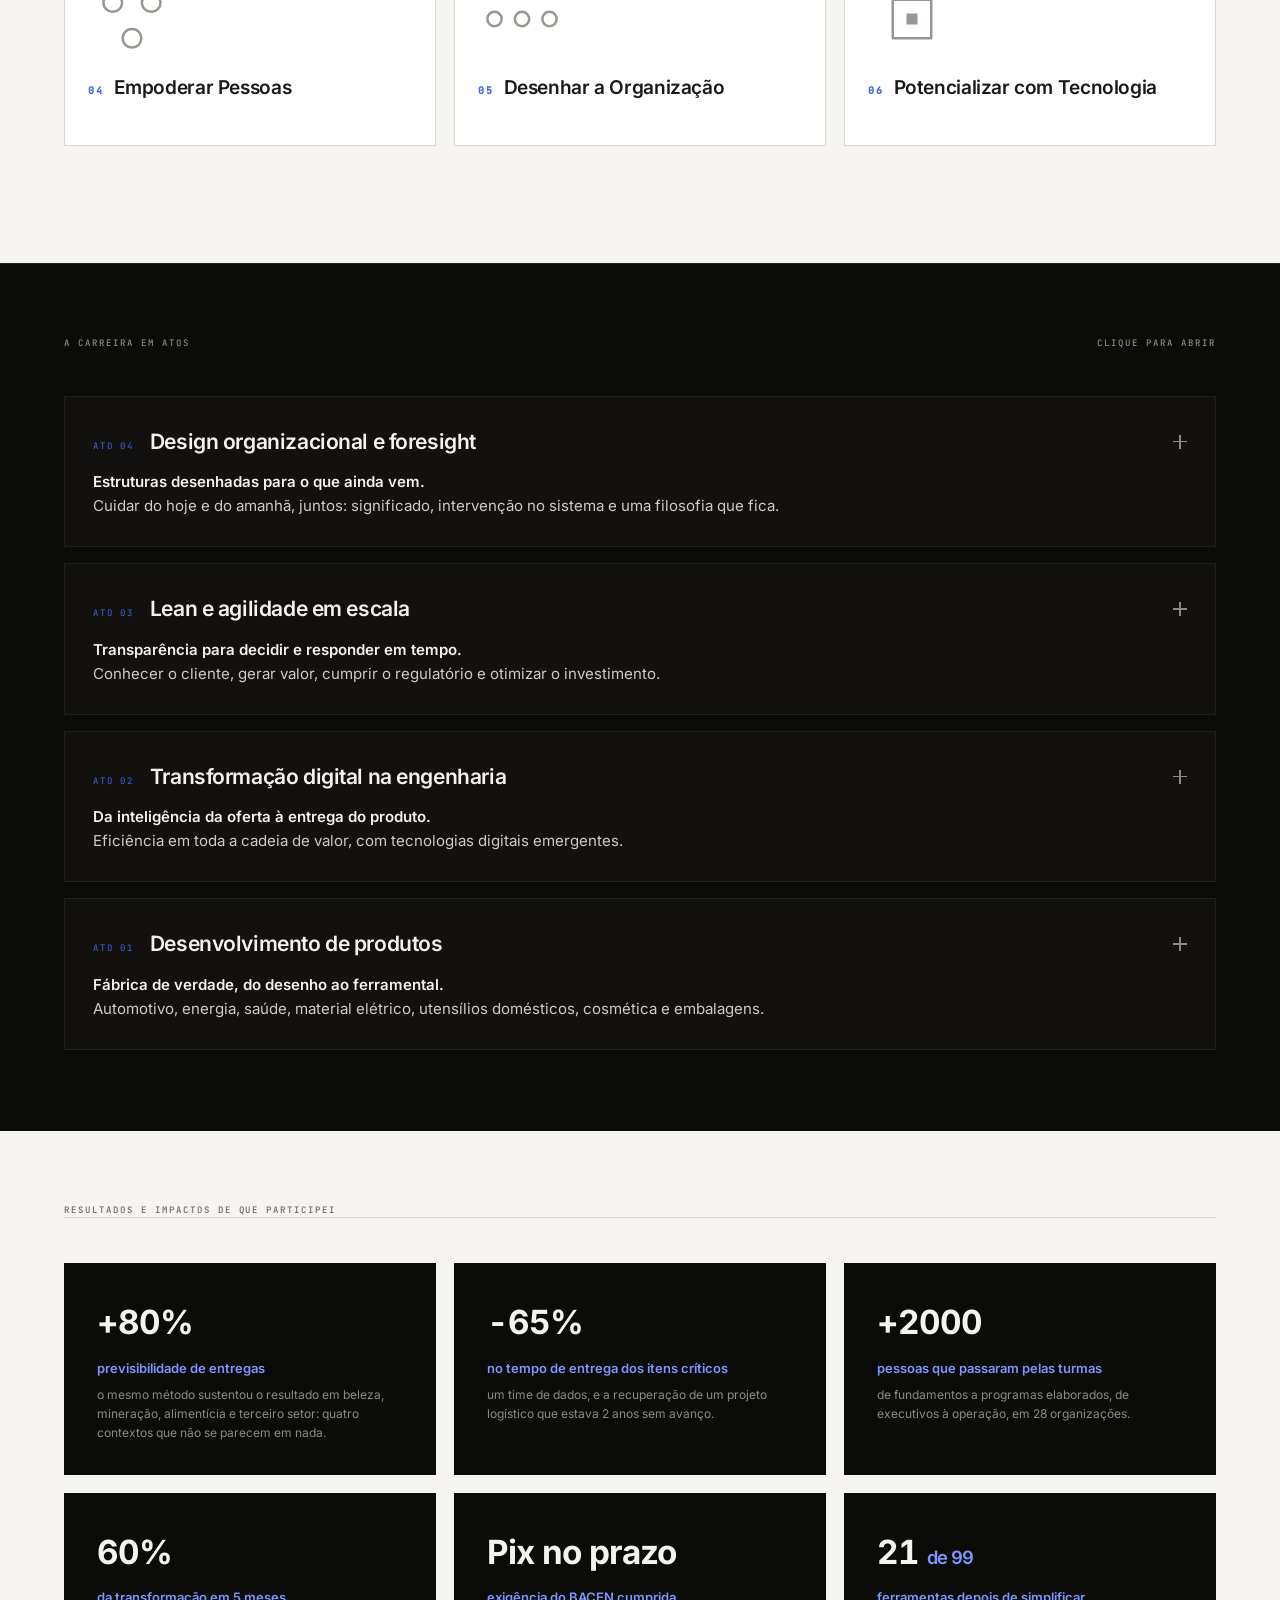
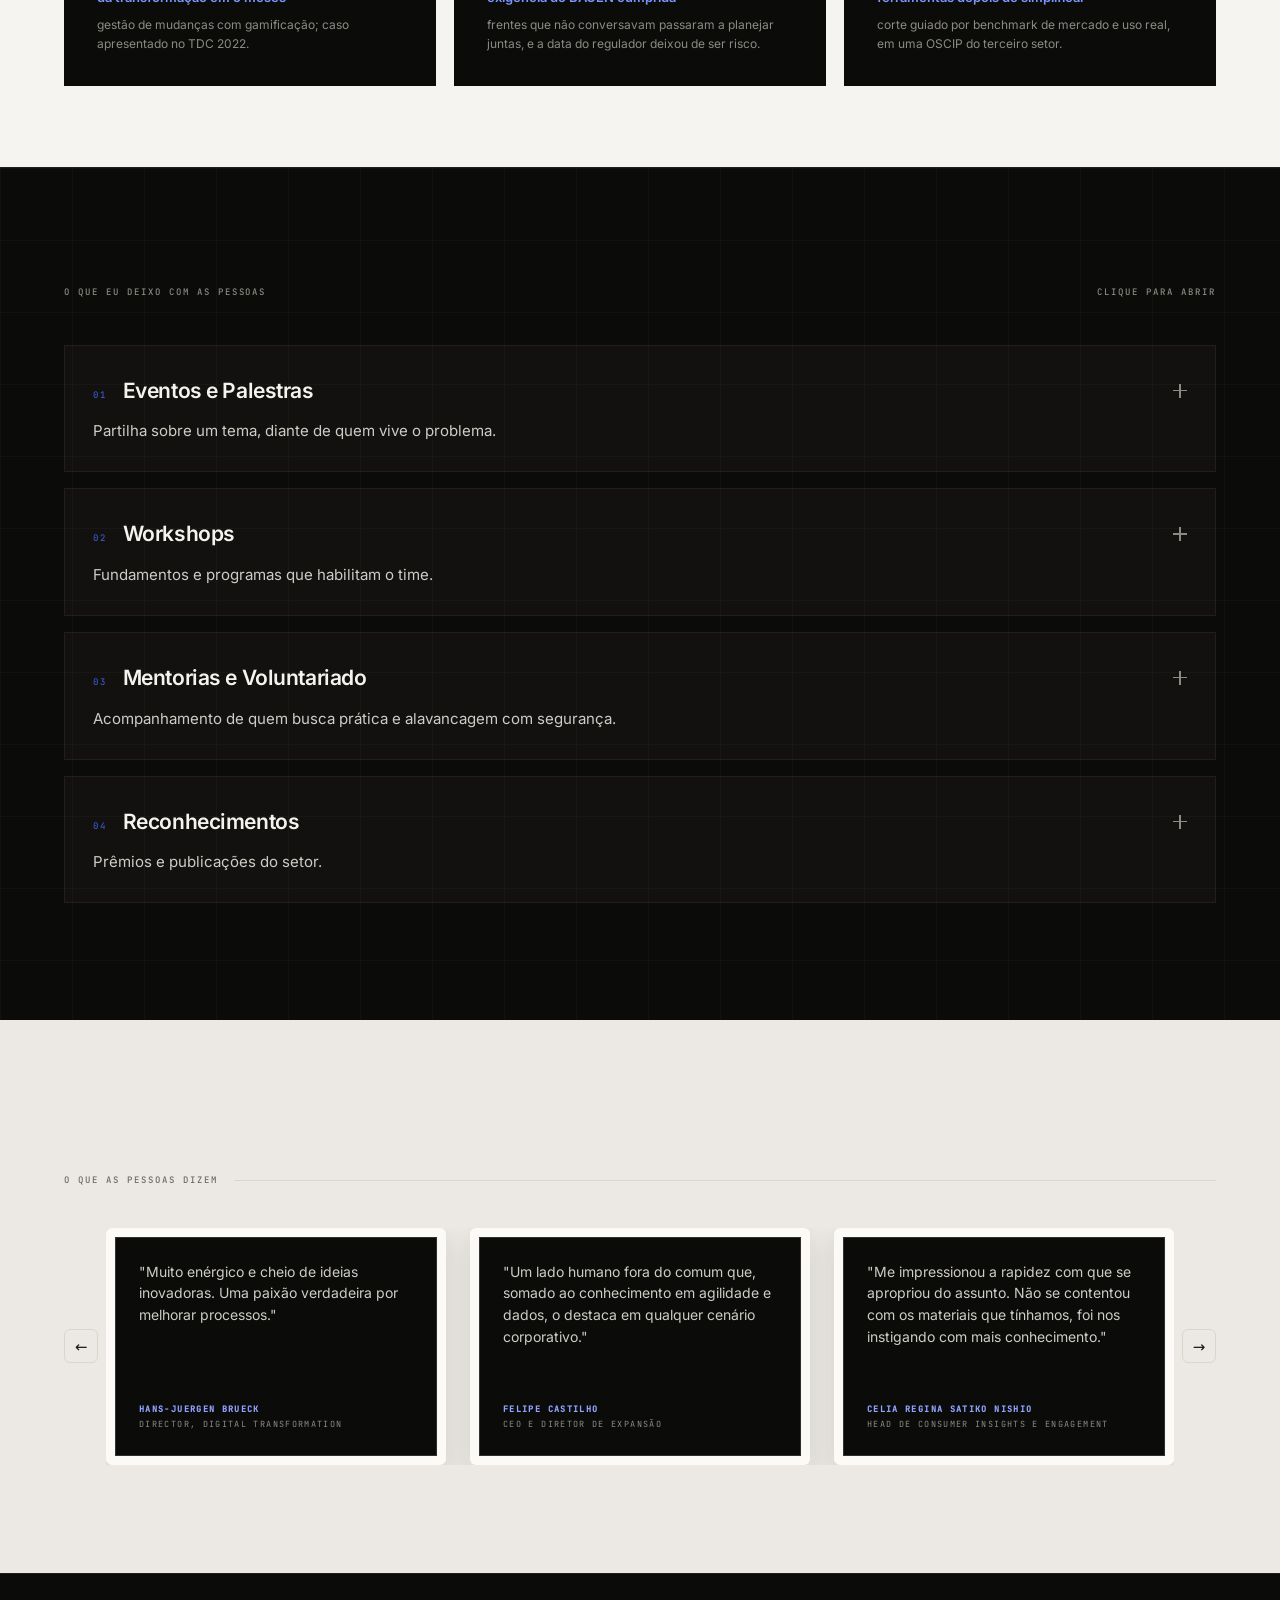
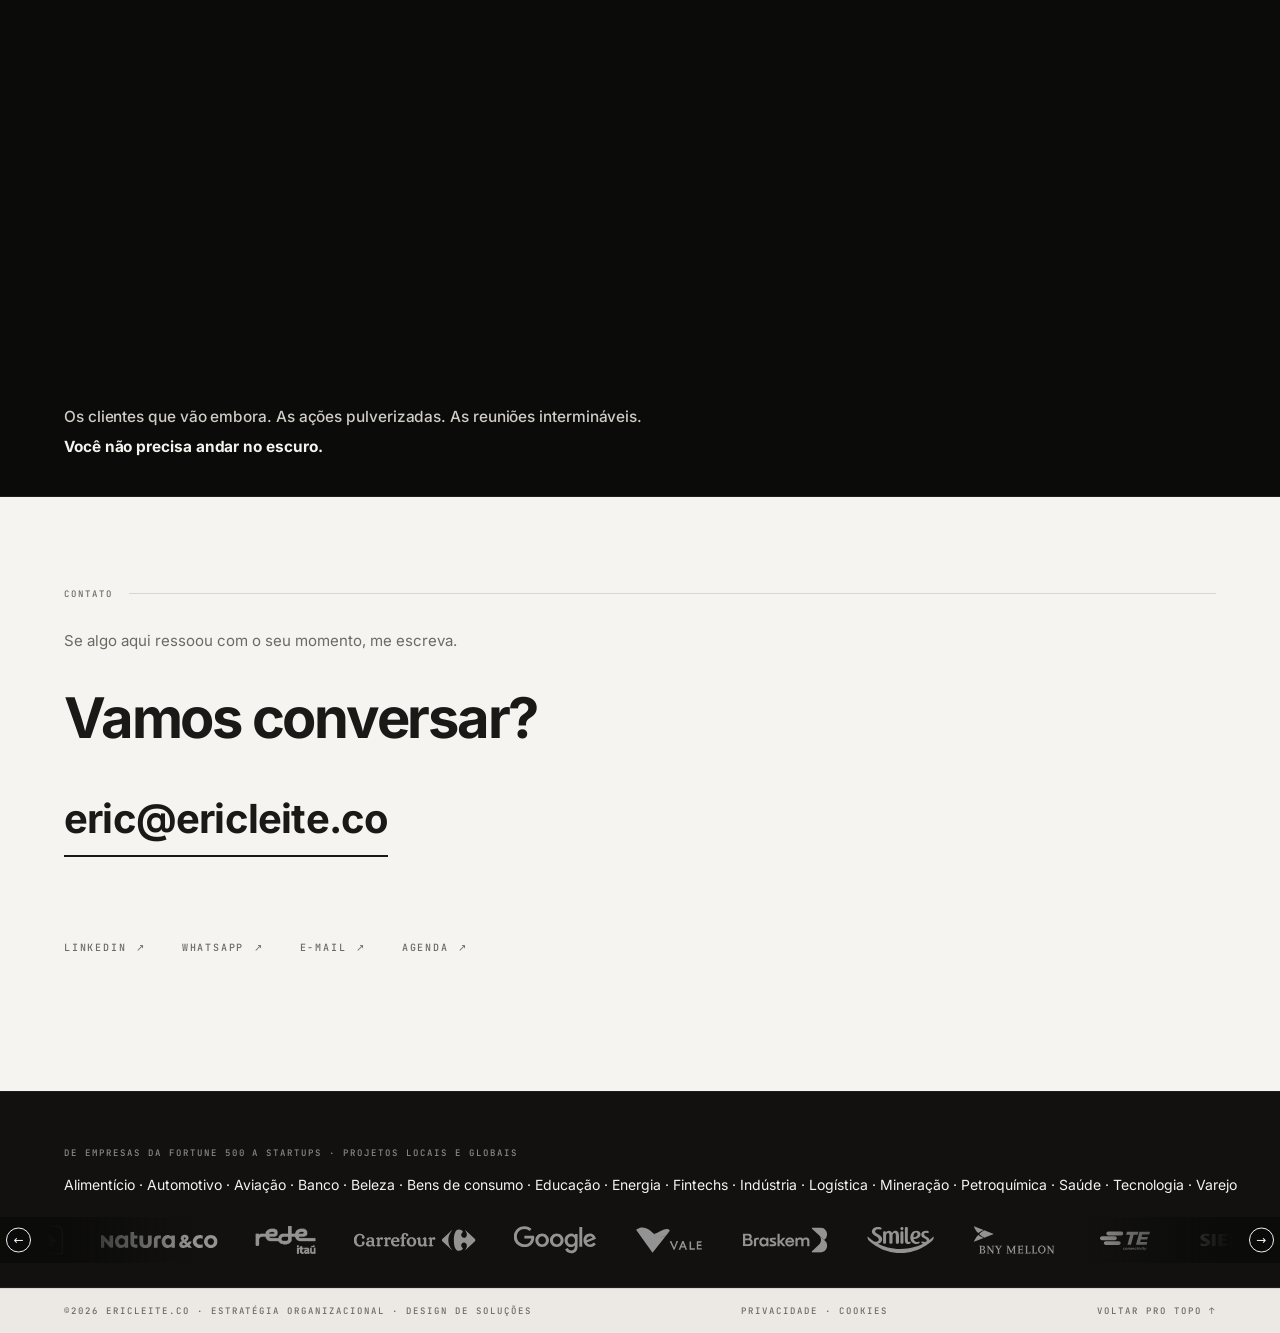
==== commit 79479076: "v5.68: pagina Recursos com menu de ferramentas + item Recursos no menu do portfolio" ====
--- a/index.html
+++ b/index.html
@@ -10,10 +10,10 @@
 <meta property="og:type" content="website">
 <meta property="og:url" content="https://ericleite.co/">
 <link rel="canonical" href="https://ericleite.co/">
-<meta name="version" content="5.61">
+<meta name="version" content="5.68">
 <meta name="theme-color" content="#0b0b0a">
 <link rel="icon" href="data:image/svg+xml,%3Csvg xmlns='http://www.w3.org/2000/svg' viewBox='0 0 64 64'%3E%3Crect width='64' height='64' fill='%230b0b0a'/%3E%3Ctext x='32' y='42' font-family='monospace' font-size='26' fill='%23f5f3ee' text-anchor='middle'%3EEL%3C/text%3E%3C/svg%3E">
-<link rel="stylesheet" href="assets/css/styles.css?v=5.61">
+<link rel="stylesheet" href="assets/css/styles.css?v=5.68">
 </head>
 <body class="lock">
 
@@ -58,6 +58,7 @@
     <a class="nav-link" href="#trabalhos">Trabalhos</a>
     <a class="nav-link" href="#repertorio">Repertório</a>
     <a class="nav-link" href="#sobre">Sobre</a>
+    <a class="nav-link" href="recursos.html">Recursos</a>
     <a class="nav-link" href="#contato">Contato</a>
   </div>
   <button id="burger" aria-label="Abrir menu"><i></i><i></i></button>
@@ -68,7 +69,8 @@
   <a href="#trabalhos"><span>Trabalhos</span><span class="idx">02</span></a>
   <a href="#repertorio"><span>Repertório</span><span class="idx">03</span></a>
   <a href="#sobre"><span>Sobre</span><span class="idx">04</span></a>
-  <a href="#contato"><span>Contato</span><span class="idx">05</span></a>
+  <a href="recursos.html"><span>Recursos</span><span class="idx">05</span></a>
+  <a href="#contato"><span>Contato</span><span class="idx">06</span></a>
 </div>
 
 <main>
@@ -1228,7 +1230,7 @@
 
 <footer data-bar="light">
   <div class="wrap foot-row">
-    <span class="cota">©2026 <a href="https://ericleite.co" title="v5.61">ericleite.co</a> · estratégia organizacional · design de soluções</span>
+    <span class="cota">©2026 <a href="https://ericleite.co" title="v5.68">ericleite.co</a> · estratégia organizacional · design de soluções</span>
     <span class="cota foot-leis"><a href="privacidade.html">Privacidade</a> · <a href="privacidade.html#cookies">Cookies</a></span>
     <a id="to-top" class="cota" href="#inicio">voltar pro topo ↑</a>
   </div>
@@ -3010,6 +3012,6 @@
   </article>
 </template>
 
-<script src="assets/js/main.js?v=5.61" defer></script>
+<script src="assets/js/main.js?v=5.68" defer></script>
 </body>
 </html>
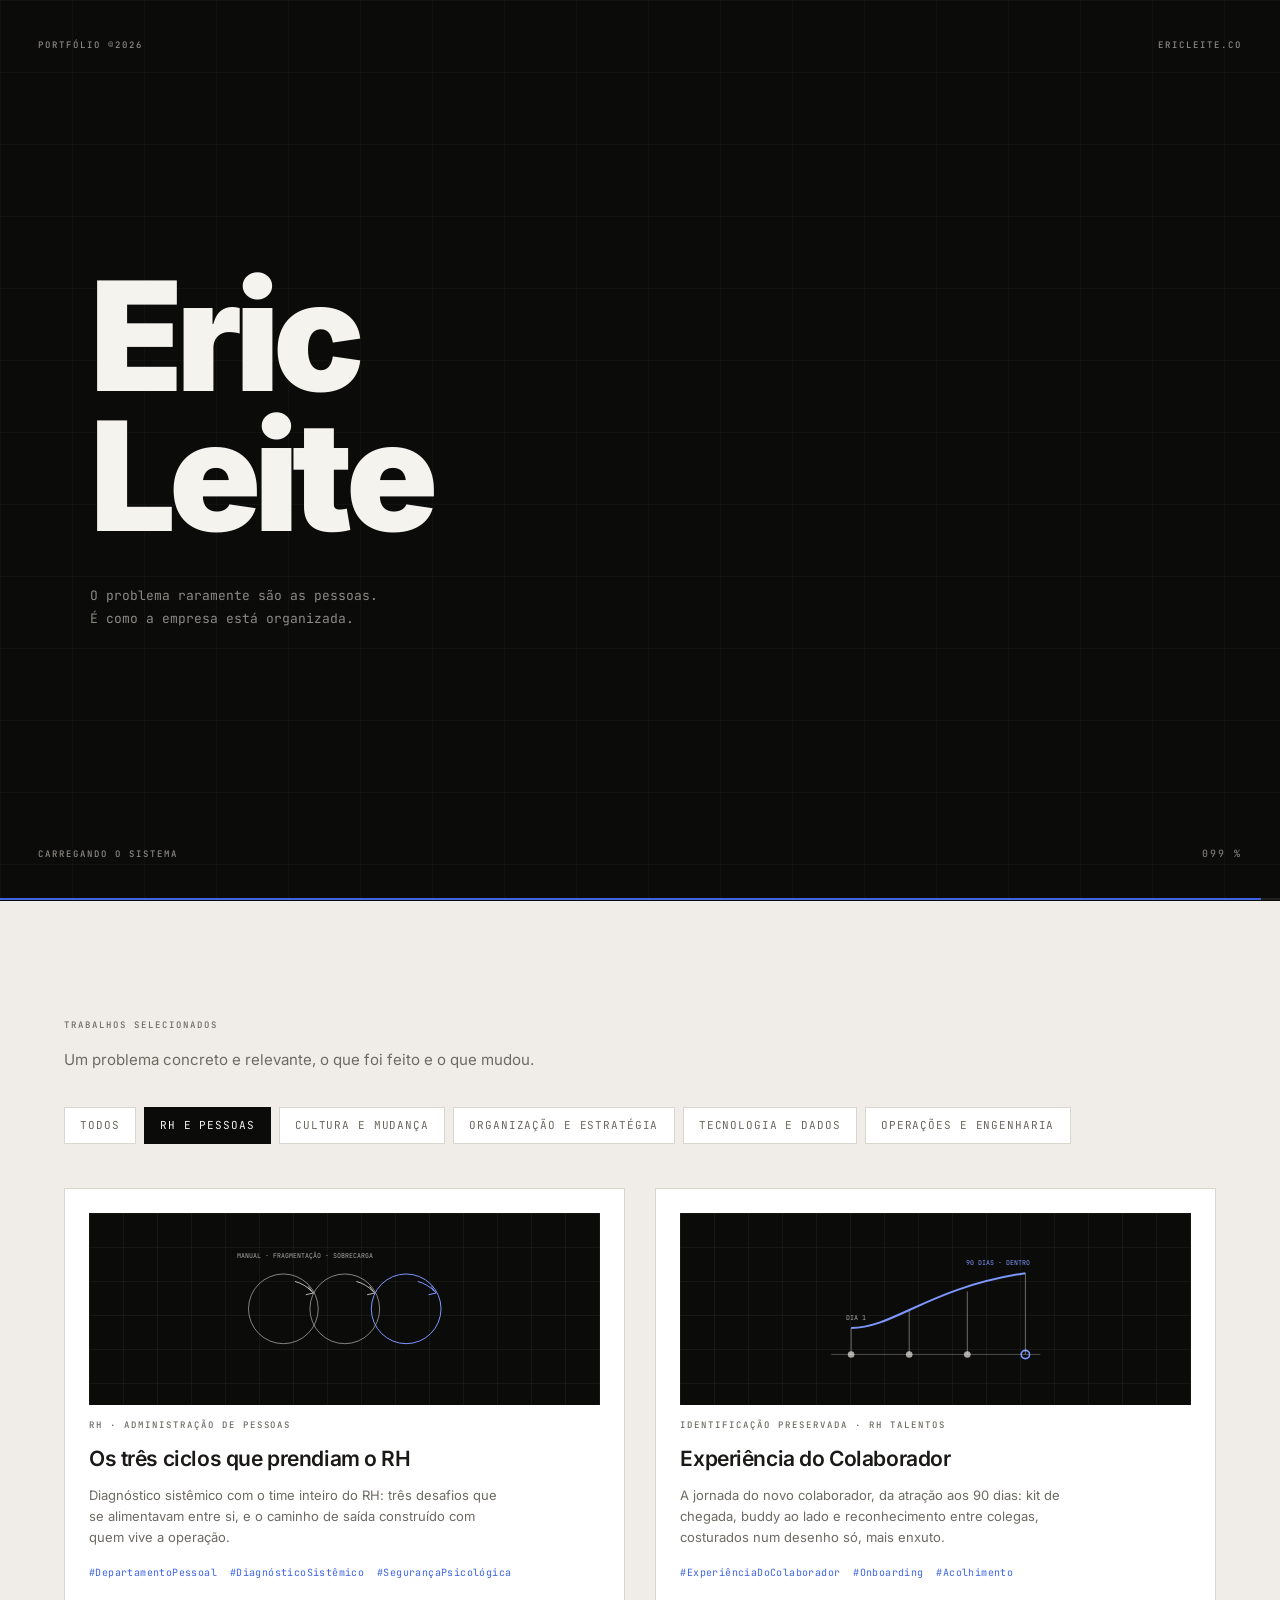
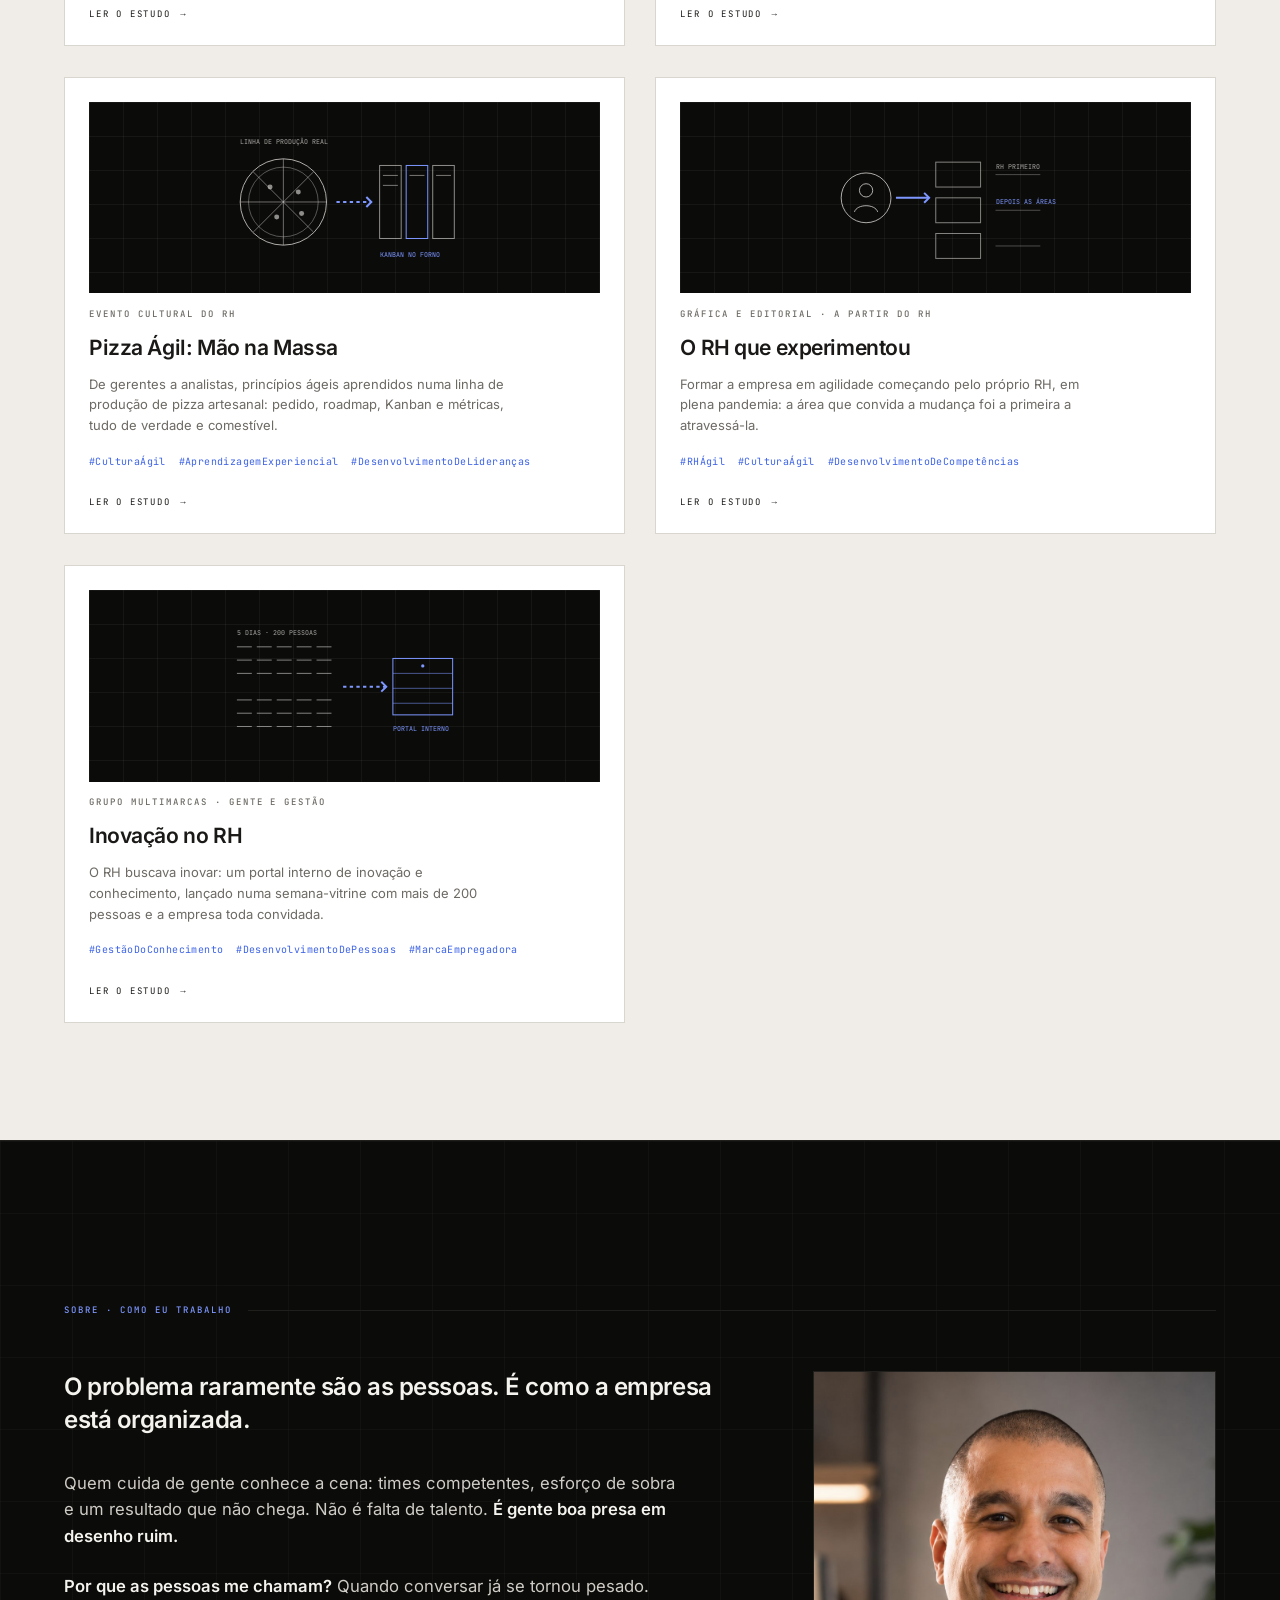
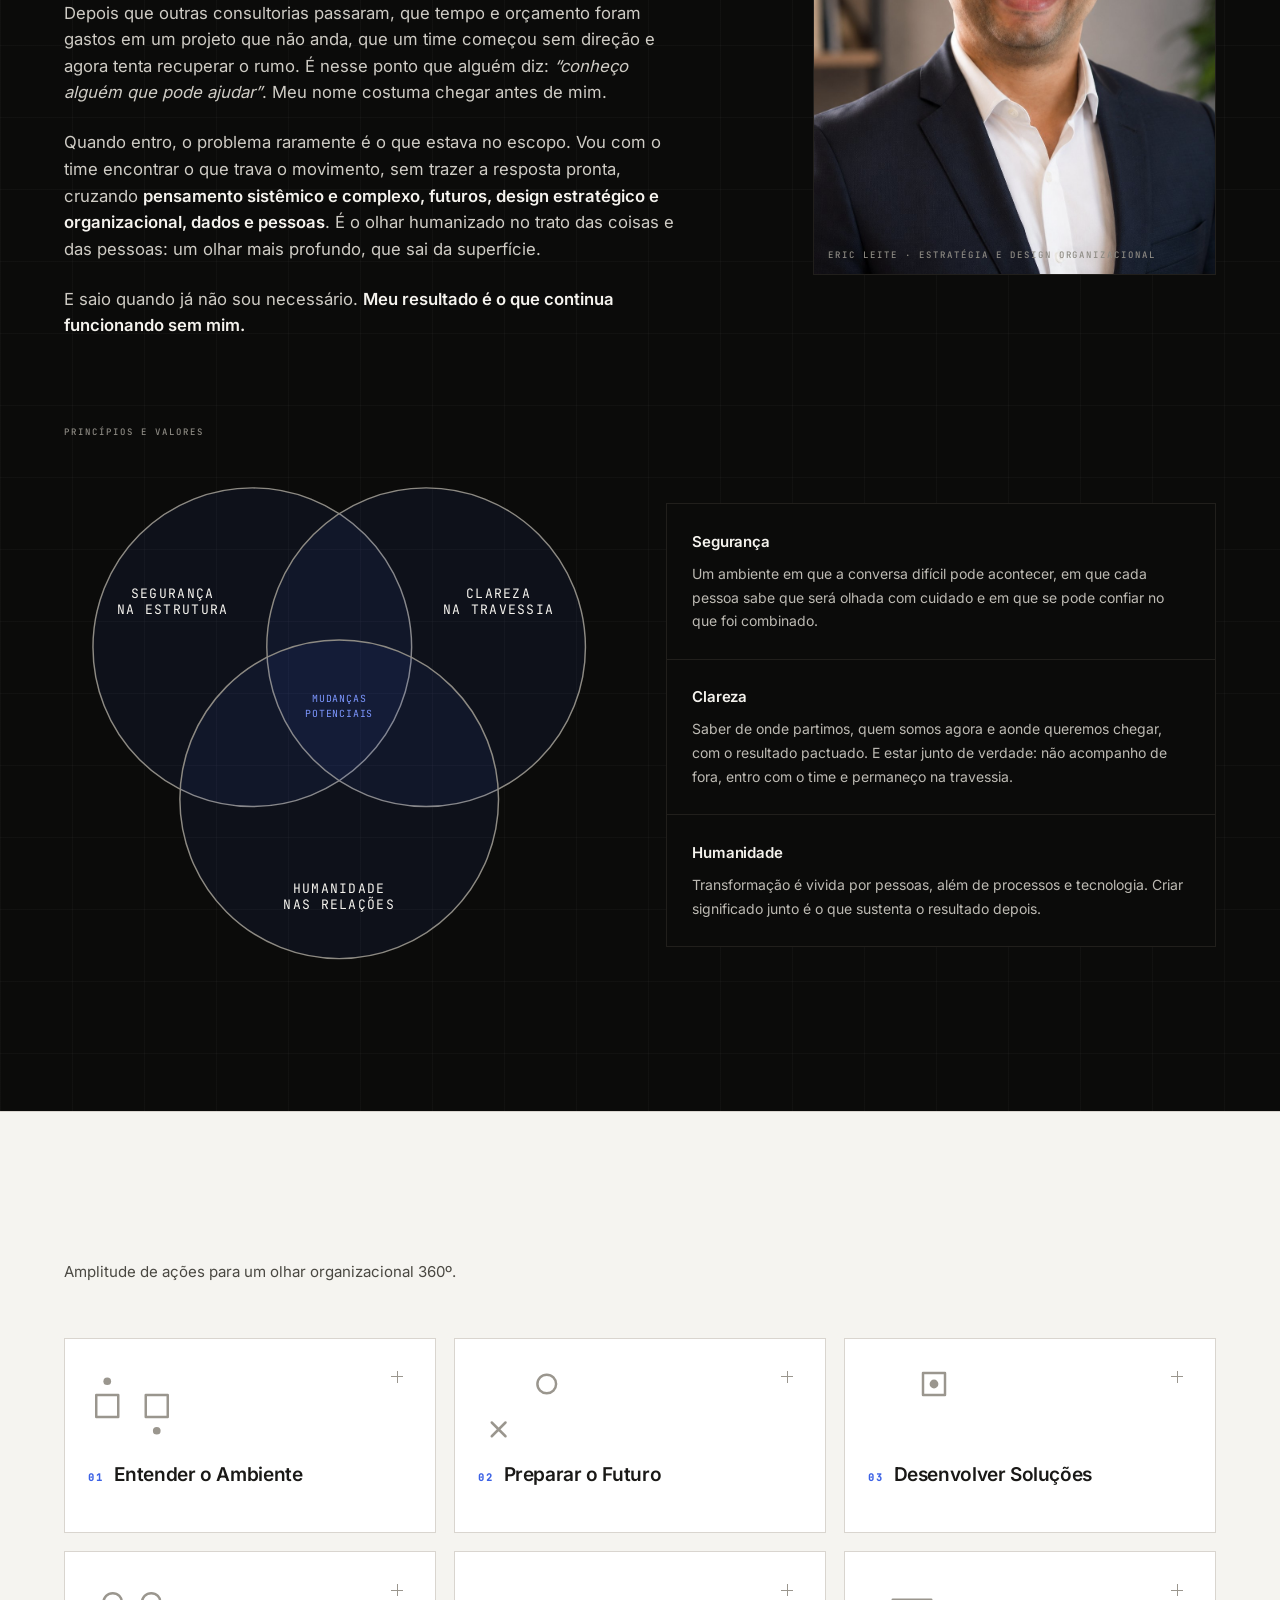
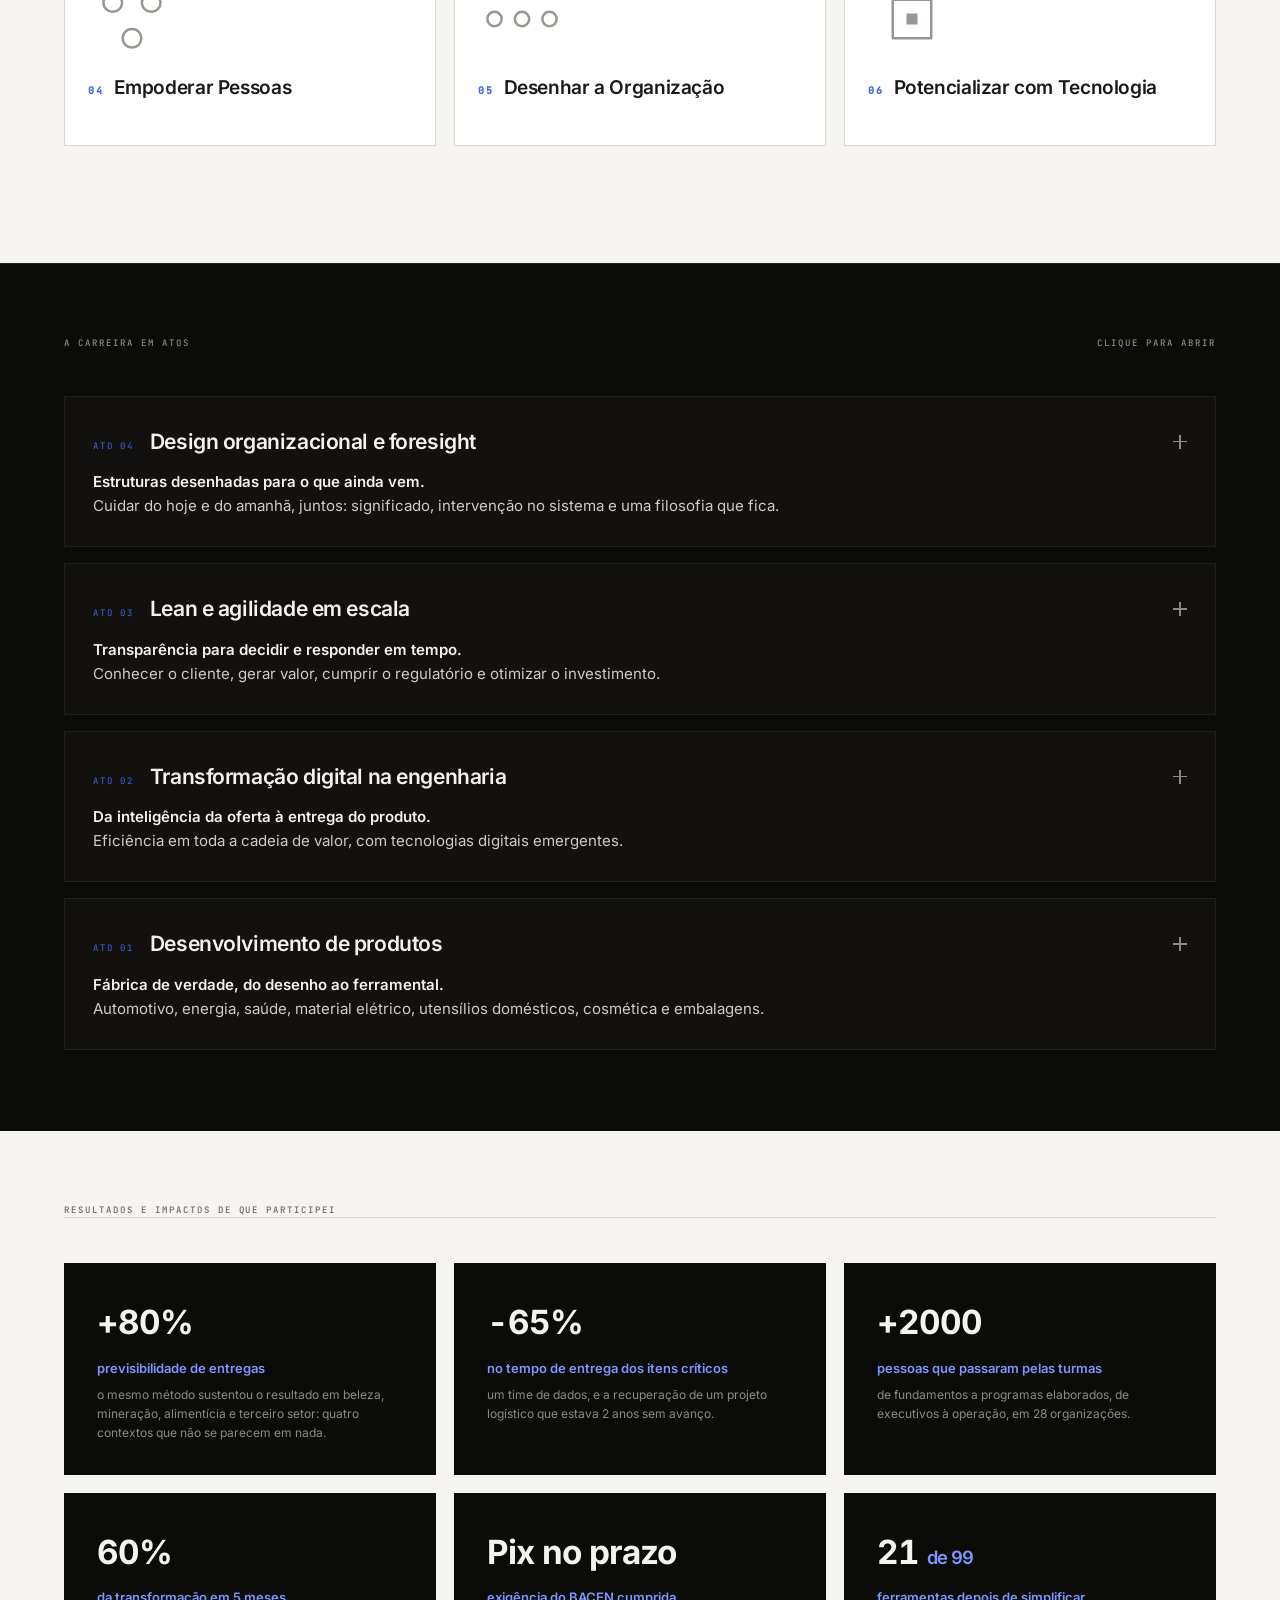
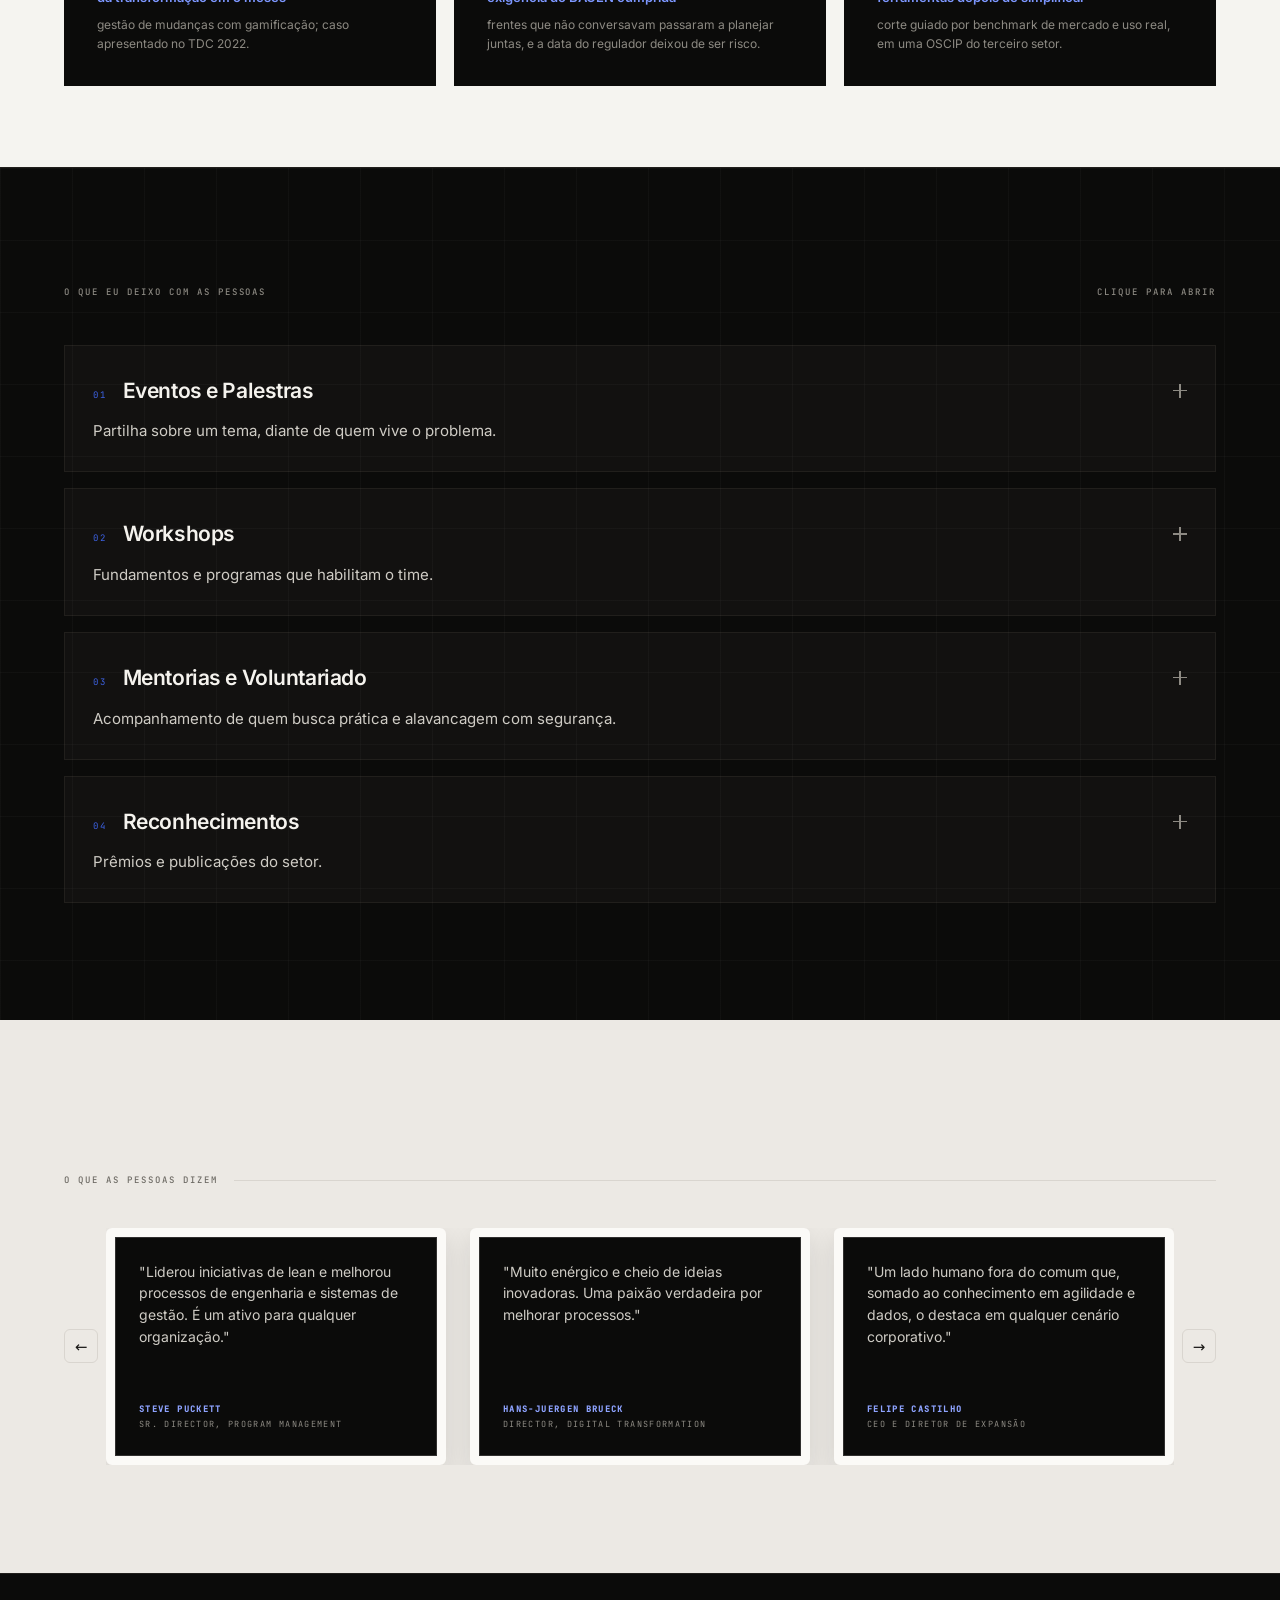
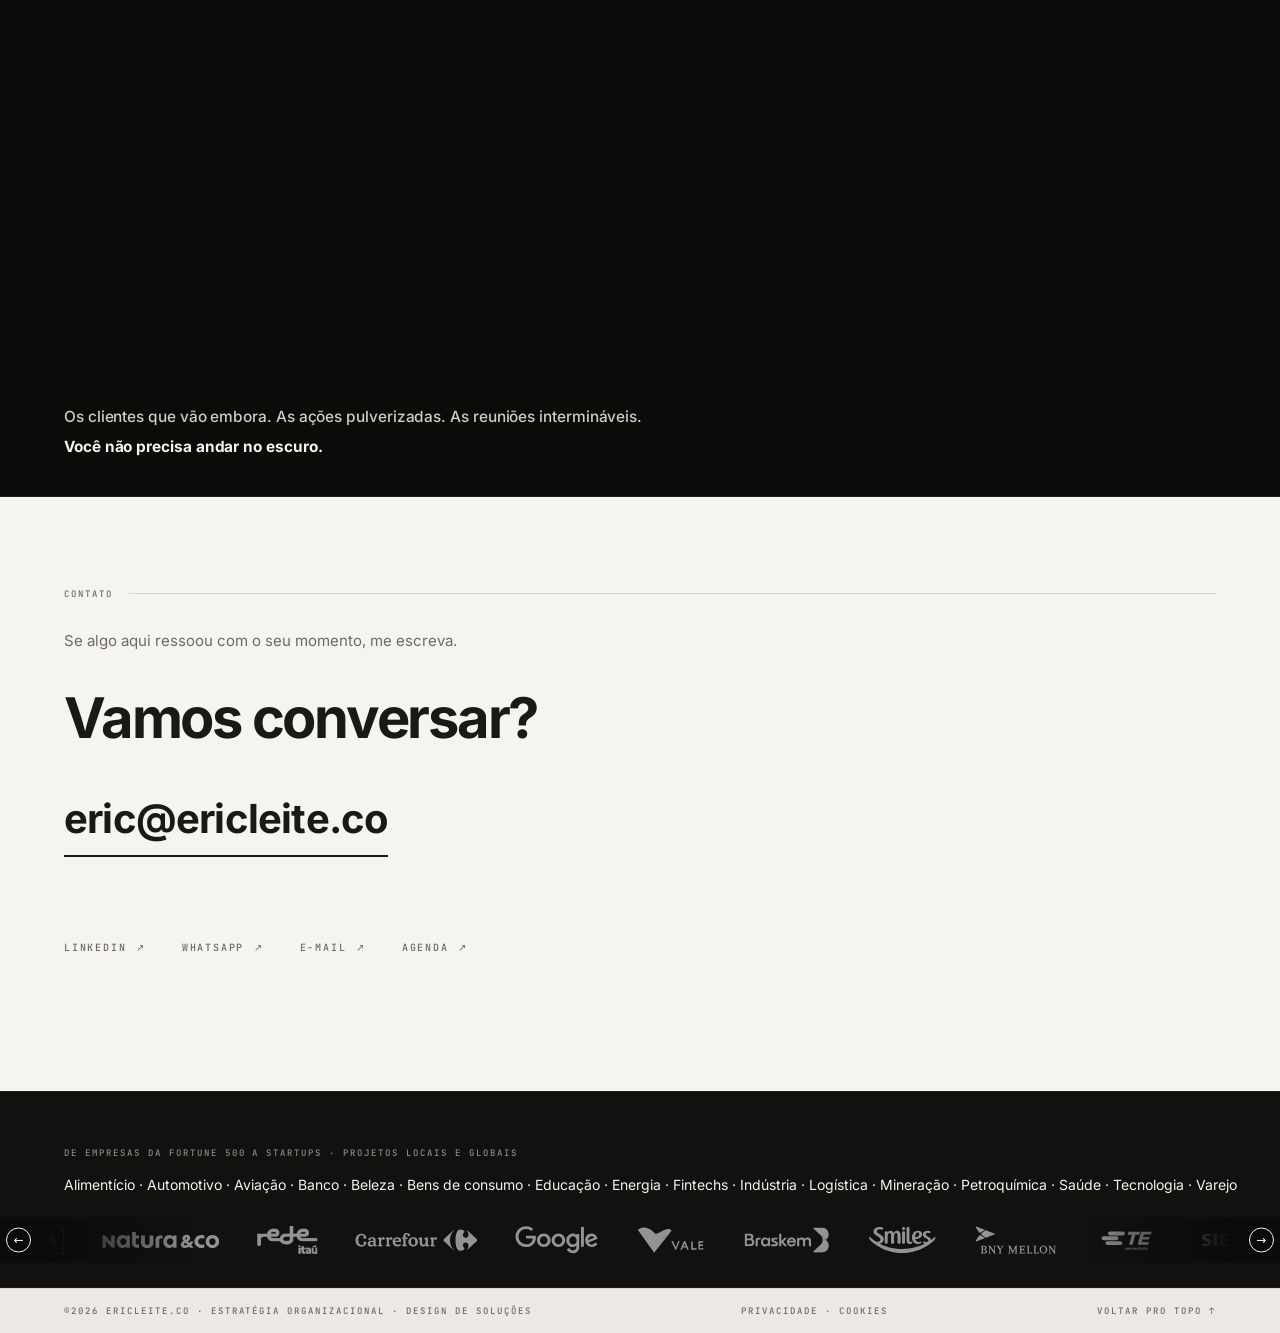
==== commit 6296228d: "v5.69: nota do Recursos em faixa de duas colunas (sem coluna estreita) e linha do card em 3 linhas" ====
--- a/index.html
+++ b/index.html
@@ -10,10 +10,10 @@
 <meta property="og:type" content="website">
 <meta property="og:url" content="https://ericleite.co/">
 <link rel="canonical" href="https://ericleite.co/">
-<meta name="version" content="5.68">
+<meta name="version" content="5.69">
 <meta name="theme-color" content="#0b0b0a">
 <link rel="icon" href="data:image/svg+xml,%3Csvg xmlns='http://www.w3.org/2000/svg' viewBox='0 0 64 64'%3E%3Crect width='64' height='64' fill='%230b0b0a'/%3E%3Ctext x='32' y='42' font-family='monospace' font-size='26' fill='%23f5f3ee' text-anchor='middle'%3EEL%3C/text%3E%3C/svg%3E">
-<link rel="stylesheet" href="assets/css/styles.css?v=5.68">
+<link rel="stylesheet" href="assets/css/styles.css?v=5.69">
 </head>
 <body class="lock">
 
@@ -1230,7 +1230,7 @@
 
 <footer data-bar="light">
   <div class="wrap foot-row">
-    <span class="cota">©2026 <a href="https://ericleite.co" title="v5.68">ericleite.co</a> · estratégia organizacional · design de soluções</span>
+    <span class="cota">©2026 <a href="https://ericleite.co" title="v5.69">ericleite.co</a> · estratégia organizacional · design de soluções</span>
     <span class="cota foot-leis"><a href="privacidade.html">Privacidade</a> · <a href="privacidade.html#cookies">Cookies</a></span>
     <a id="to-top" class="cota" href="#inicio">voltar pro topo ↑</a>
   </div>
@@ -3012,6 +3012,6 @@
   </article>
 </template>
 
-<script src="assets/js/main.js?v=5.68" defer></script>
+<script src="assets/js/main.js?v=5.69" defer></script>
 </body>
 </html>
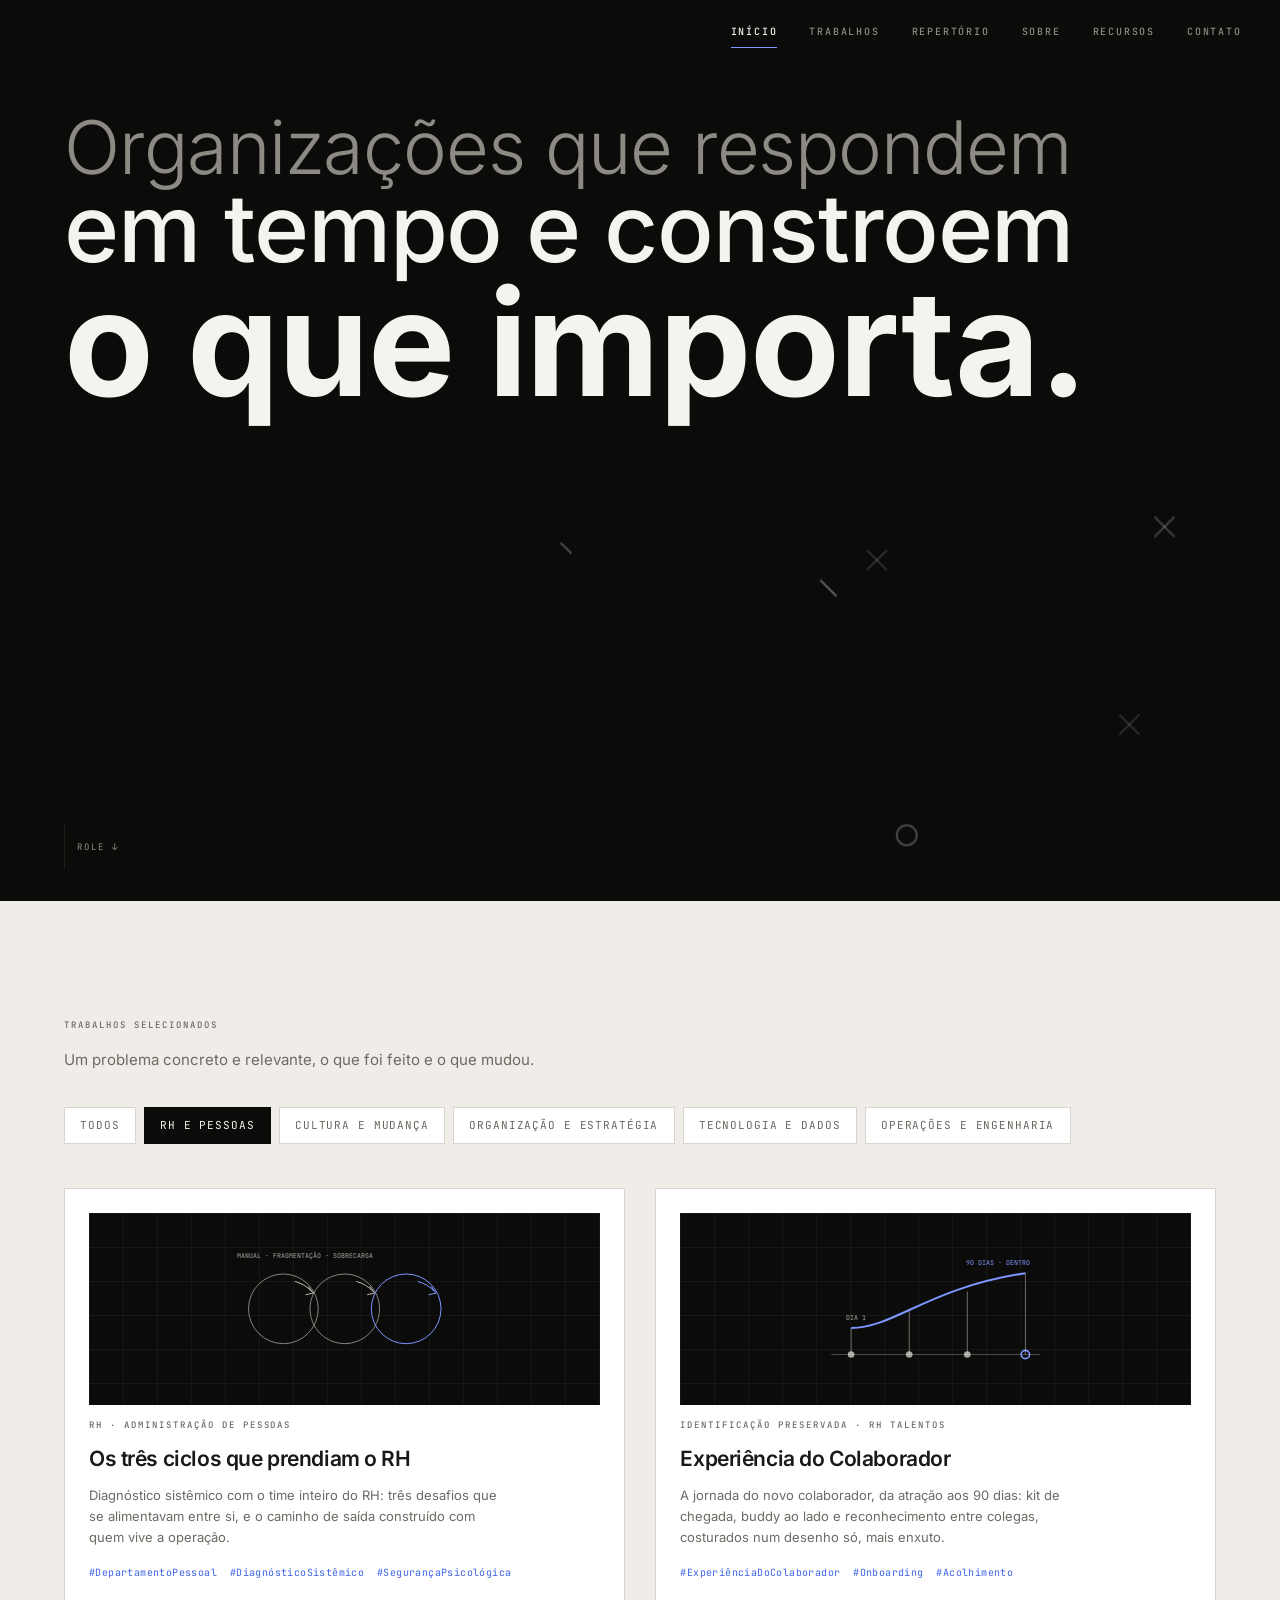
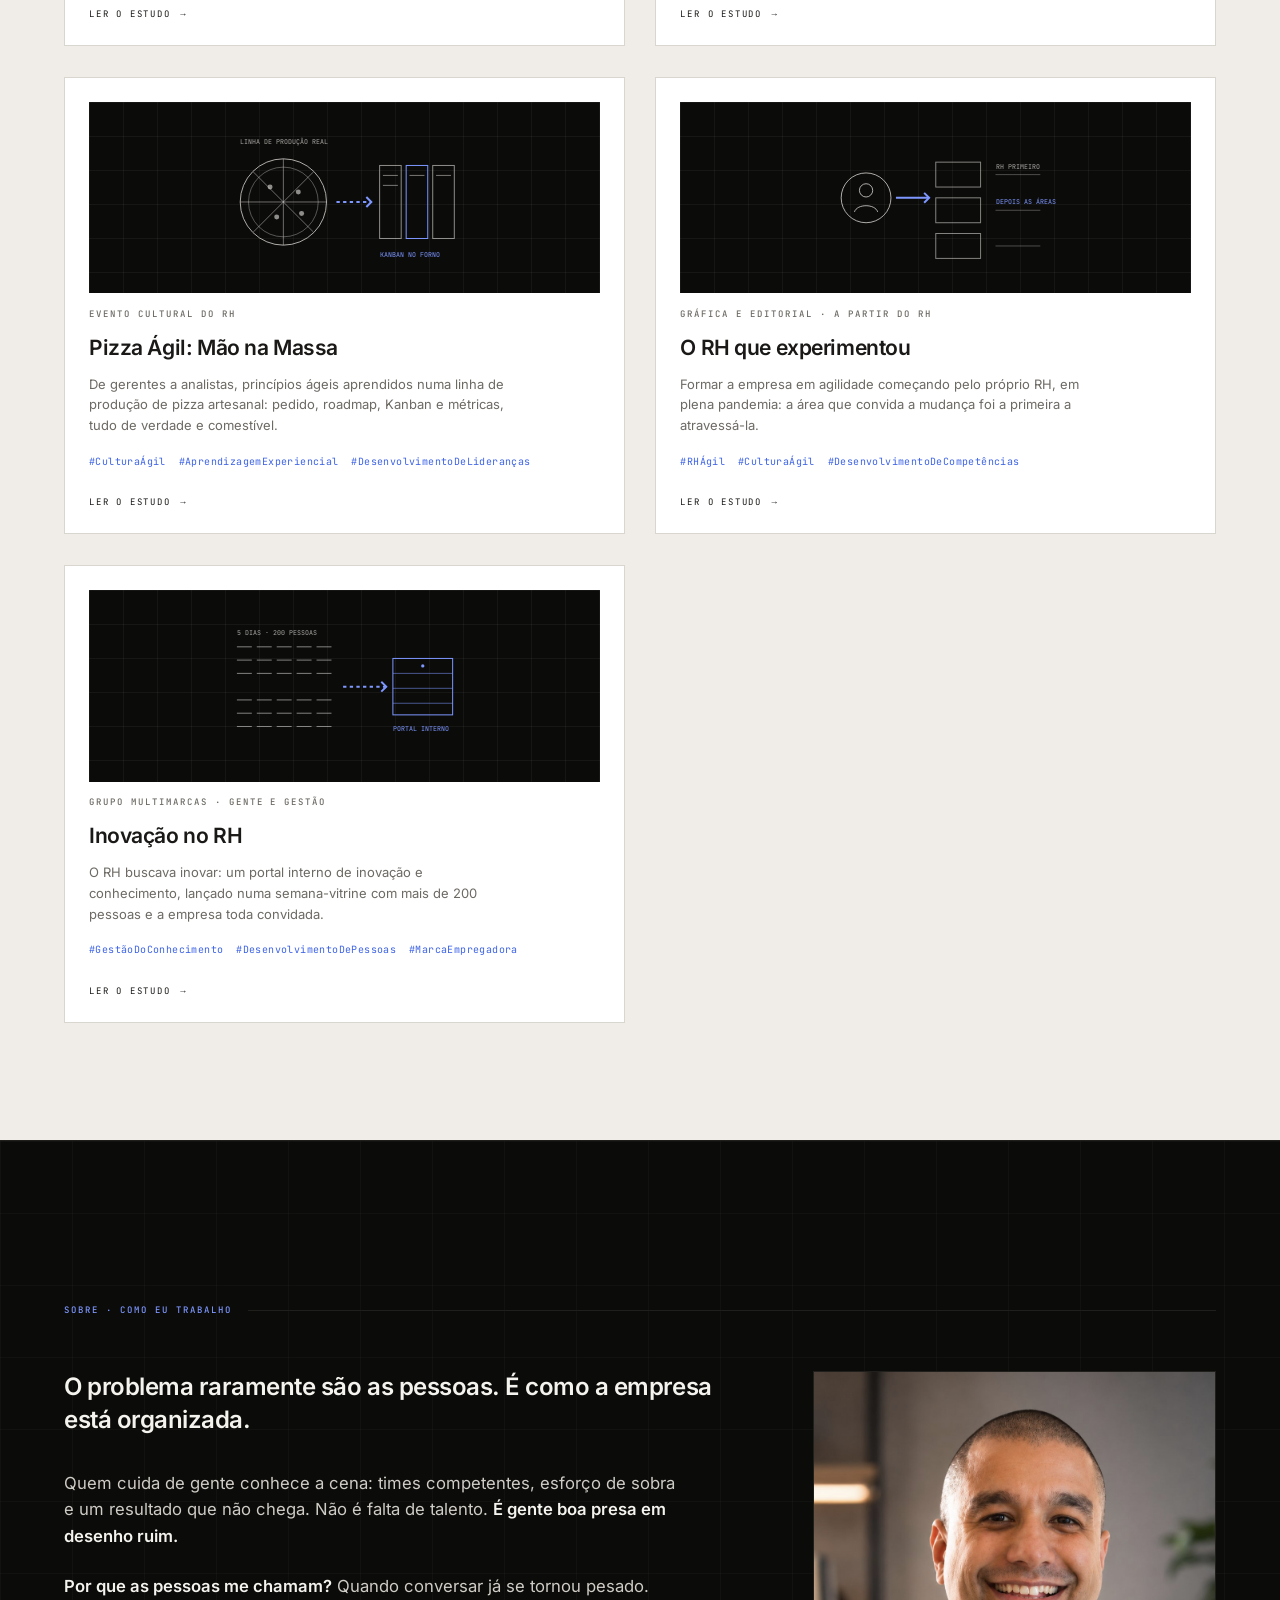
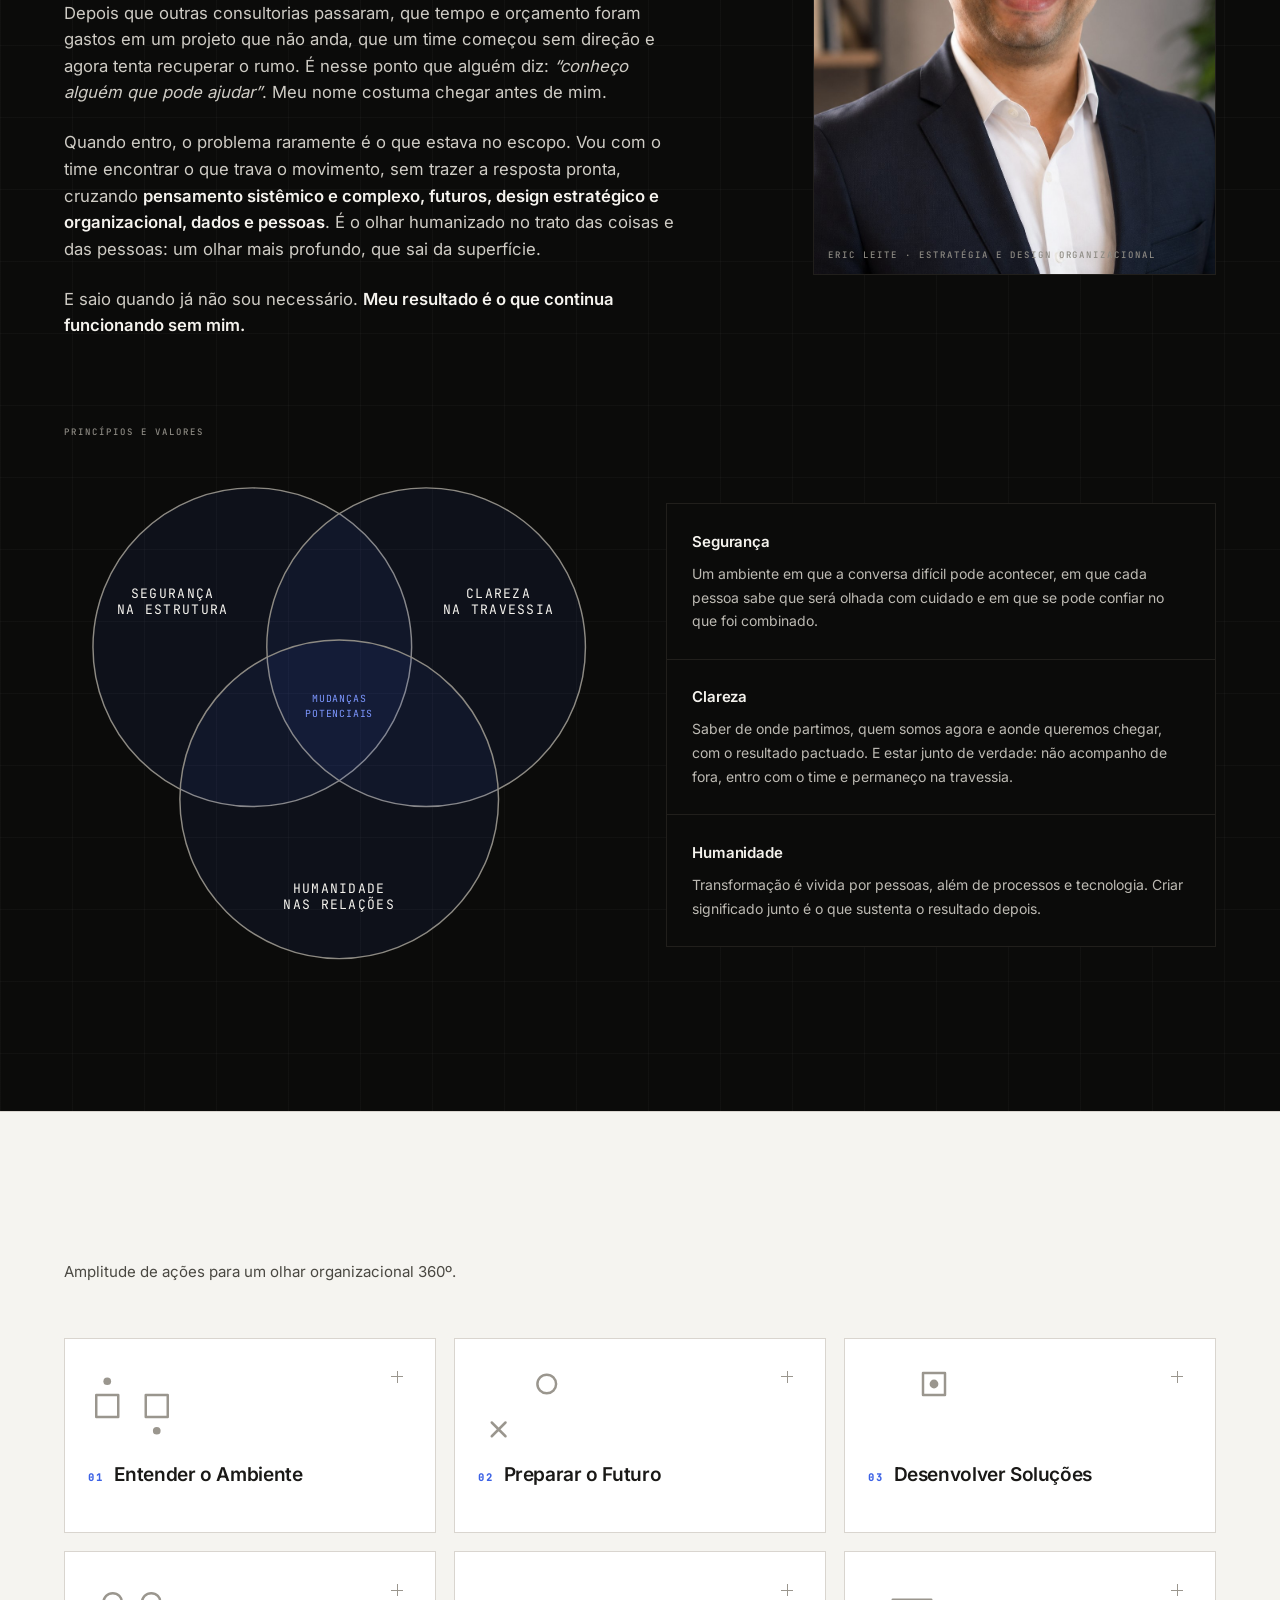
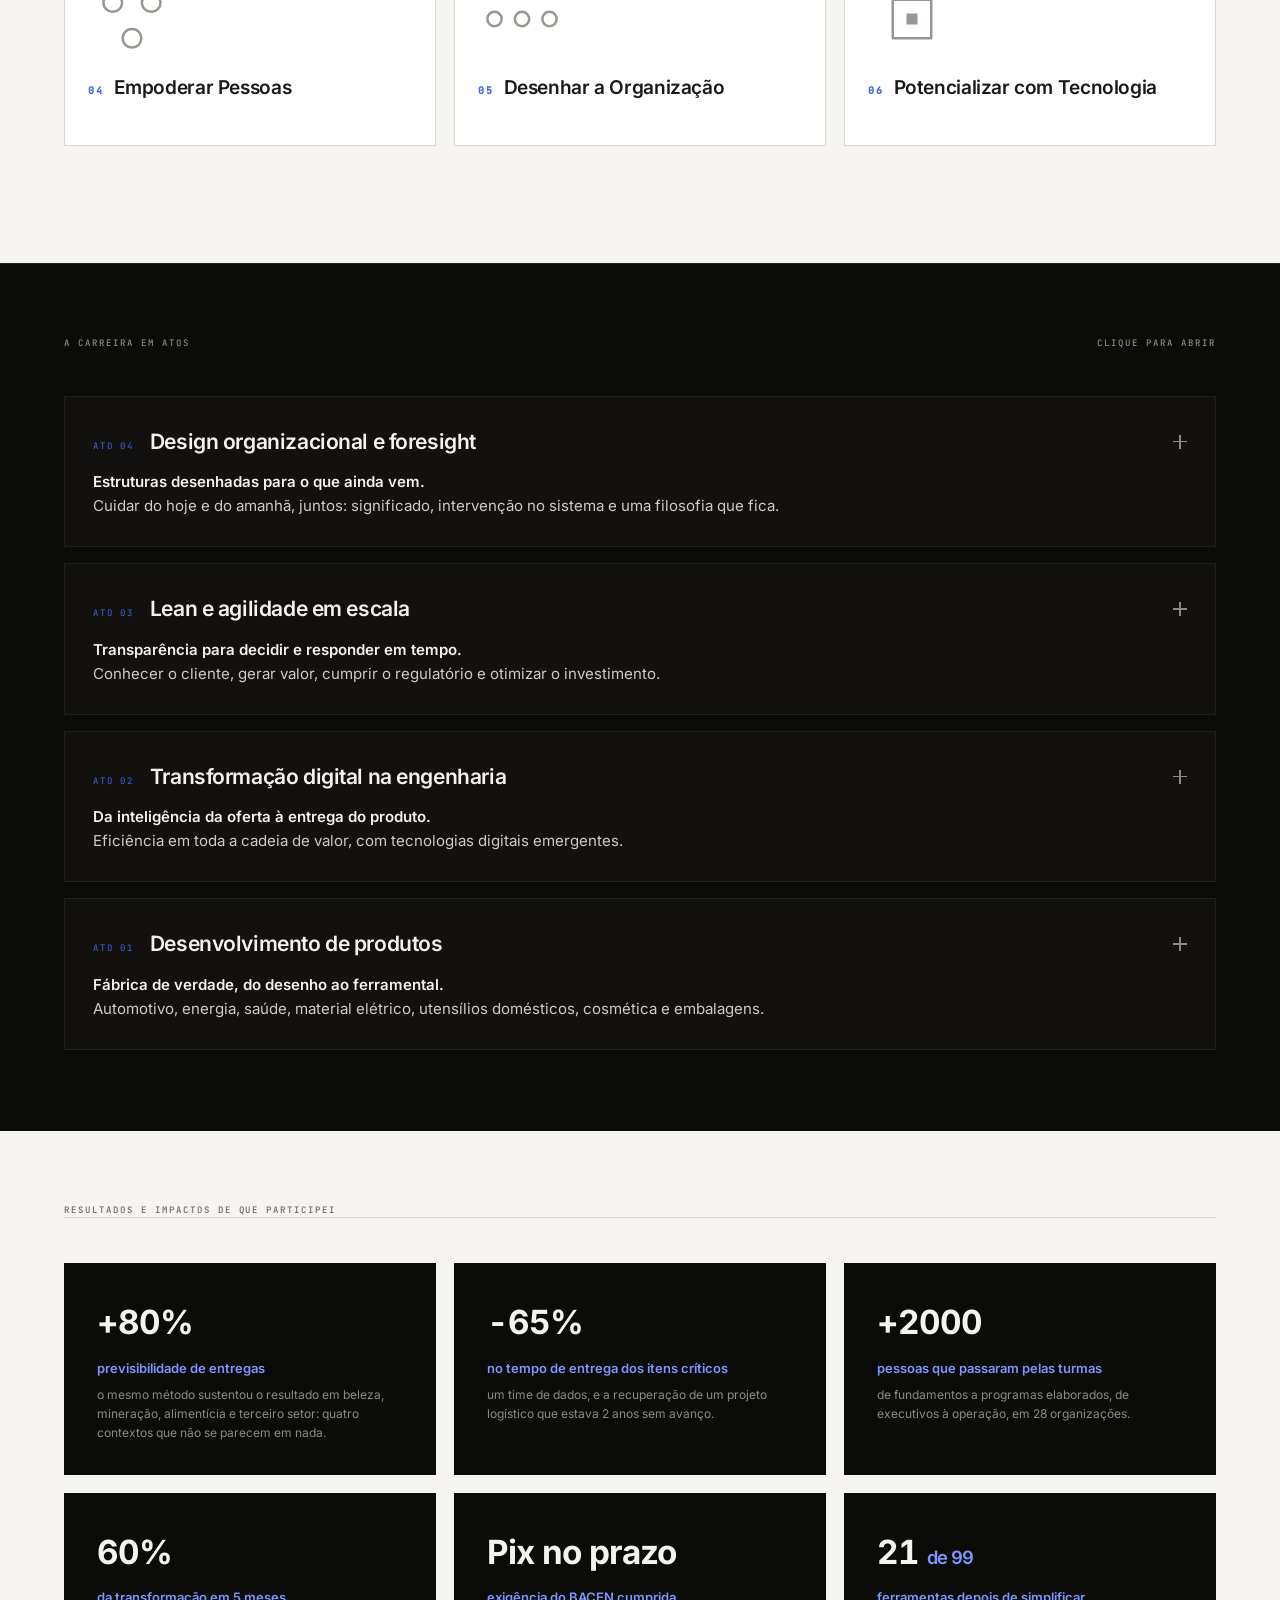
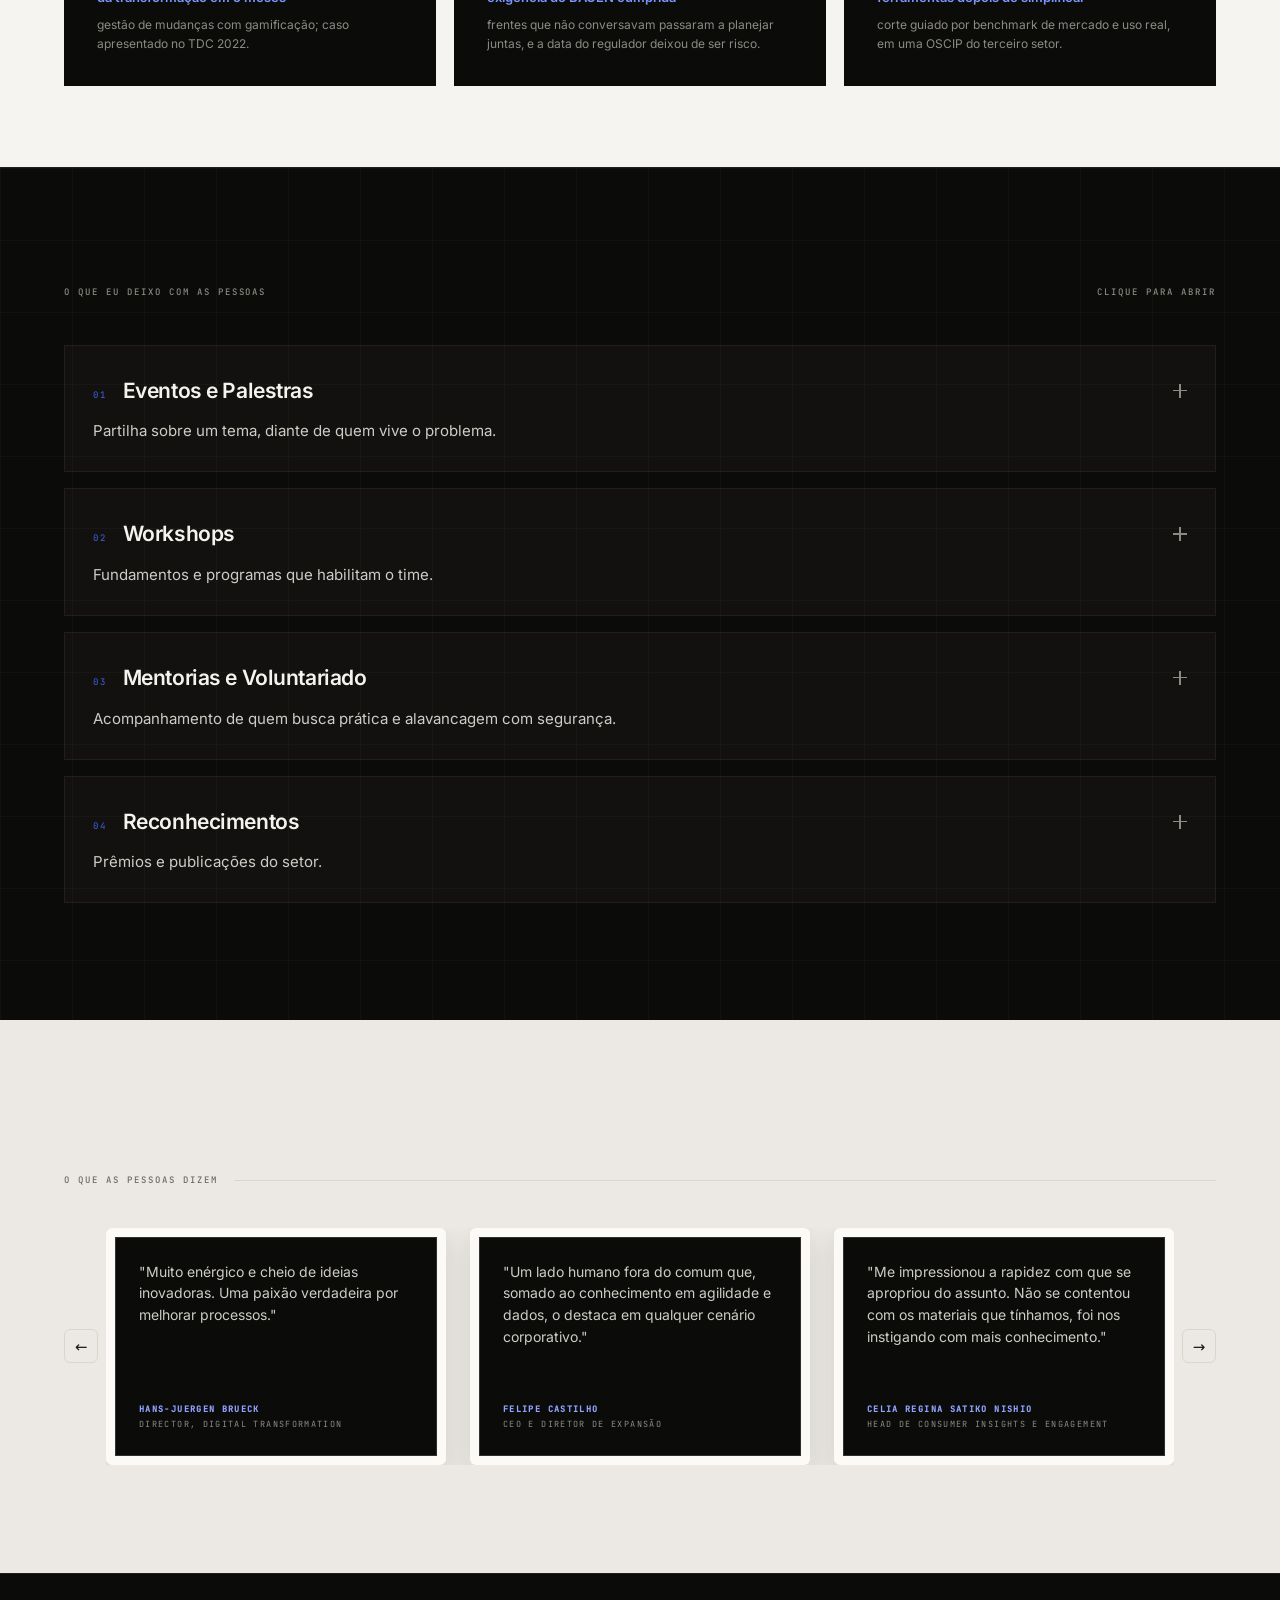
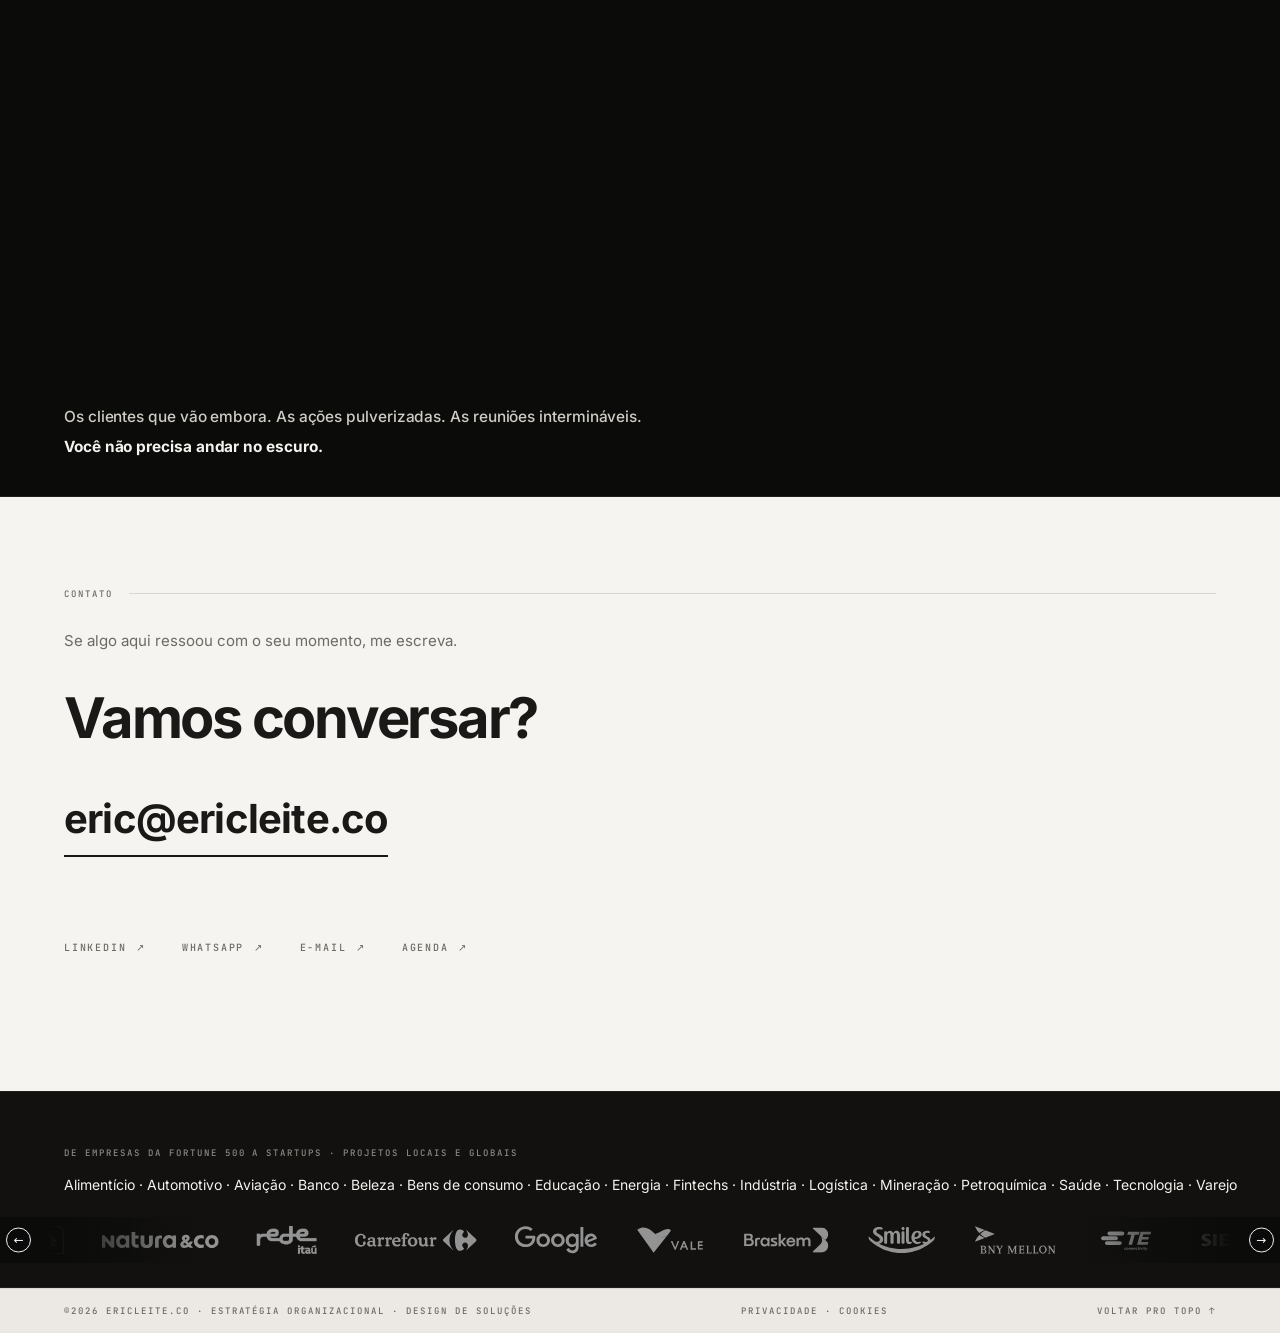
==== commit 73f7bc8f: "v5.70: linha do card de juros compostos so com a pergunta" ====
--- a/index.html
+++ b/index.html
@@ -10,10 +10,10 @@
 <meta property="og:type" content="website">
 <meta property="og:url" content="https://ericleite.co/">
 <link rel="canonical" href="https://ericleite.co/">
-<meta name="version" content="5.69">
+<meta name="version" content="5.70">
 <meta name="theme-color" content="#0b0b0a">
 <link rel="icon" href="data:image/svg+xml,%3Csvg xmlns='http://www.w3.org/2000/svg' viewBox='0 0 64 64'%3E%3Crect width='64' height='64' fill='%230b0b0a'/%3E%3Ctext x='32' y='42' font-family='monospace' font-size='26' fill='%23f5f3ee' text-anchor='middle'%3EEL%3C/text%3E%3C/svg%3E">
-<link rel="stylesheet" href="assets/css/styles.css?v=5.69">
+<link rel="stylesheet" href="assets/css/styles.css?v=5.70">
 </head>
 <body class="lock">
 
@@ -1230,7 +1230,7 @@
 
 <footer data-bar="light">
   <div class="wrap foot-row">
-    <span class="cota">©2026 <a href="https://ericleite.co" title="v5.69">ericleite.co</a> · estratégia organizacional · design de soluções</span>
+    <span class="cota">©2026 <a href="https://ericleite.co" title="v5.70">ericleite.co</a> · estratégia organizacional · design de soluções</span>
     <span class="cota foot-leis"><a href="privacidade.html">Privacidade</a> · <a href="privacidade.html#cookies">Cookies</a></span>
     <a id="to-top" class="cota" href="#inicio">voltar pro topo ↑</a>
   </div>
@@ -3012,6 +3012,6 @@
   </article>
 </template>
 
-<script src="assets/js/main.js?v=5.69" defer></script>
+<script src="assets/js/main.js?v=5.70" defer></script>
 </body>
 </html>
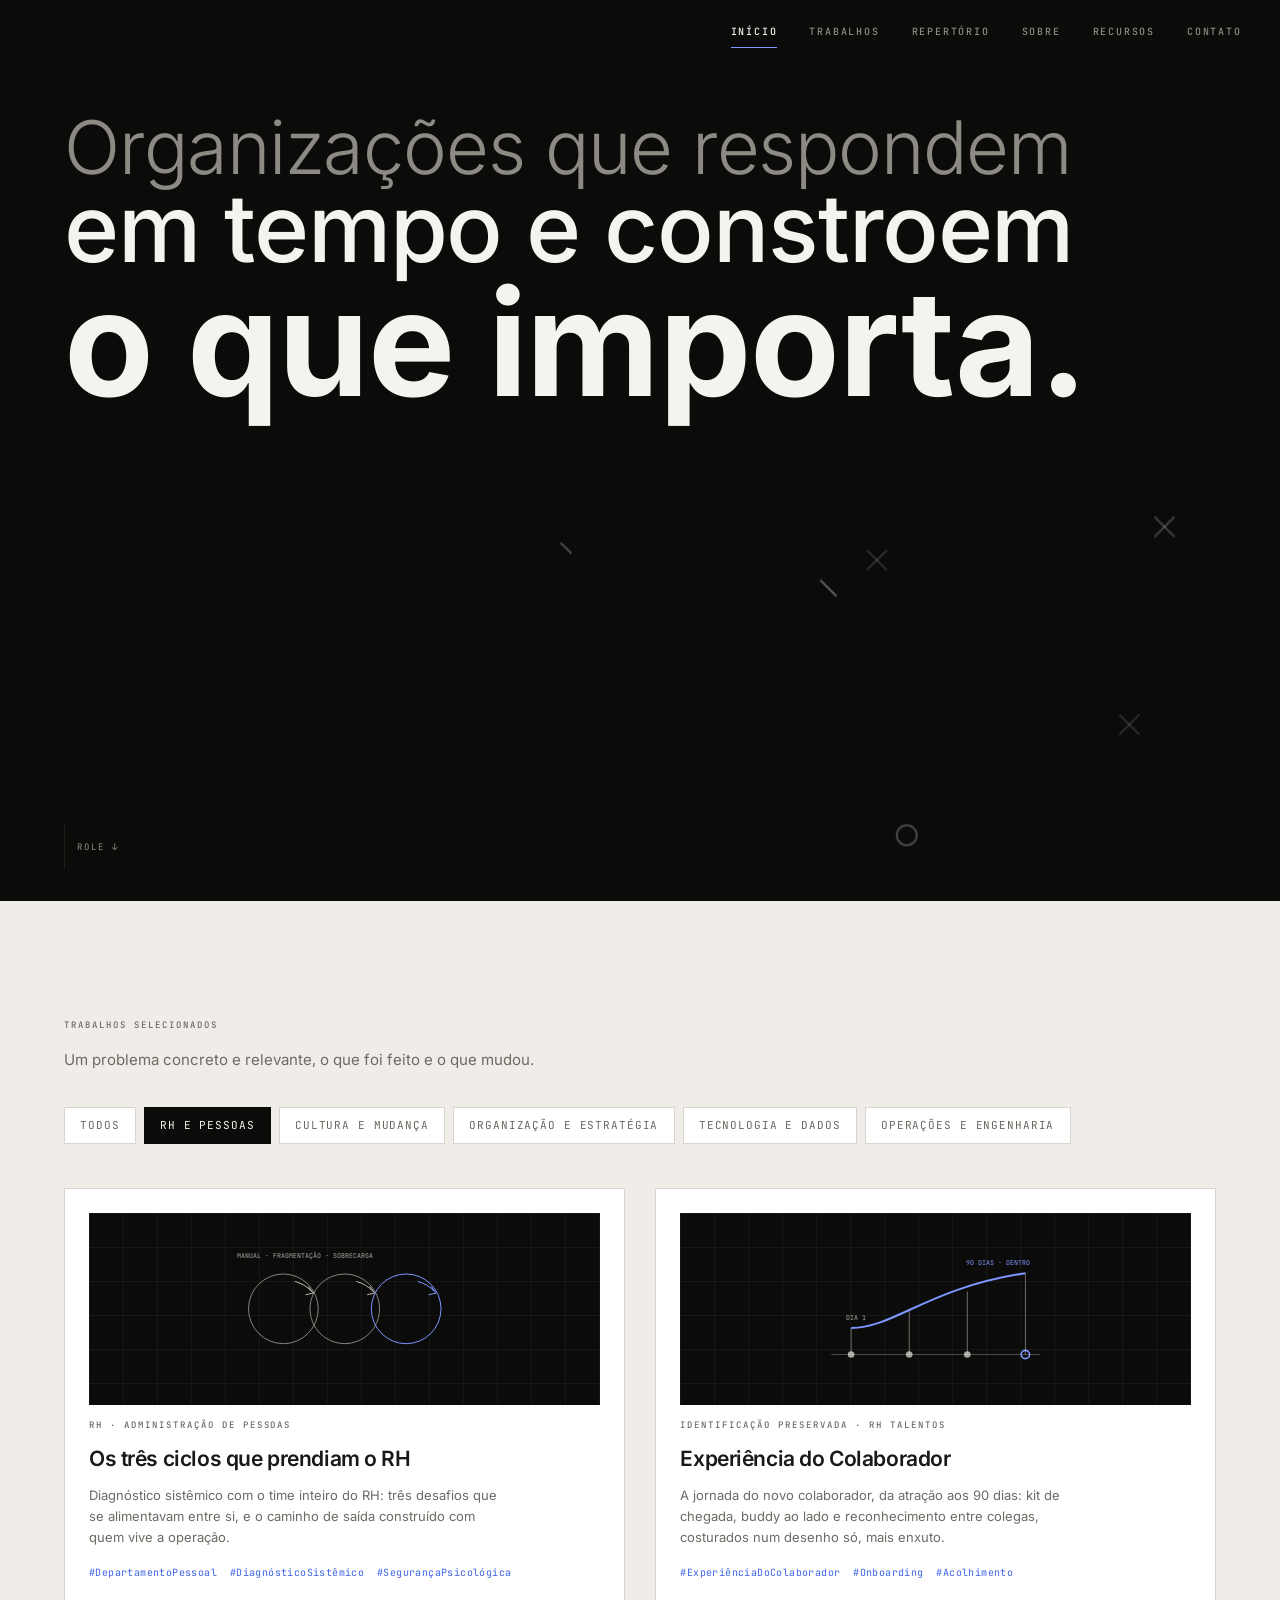
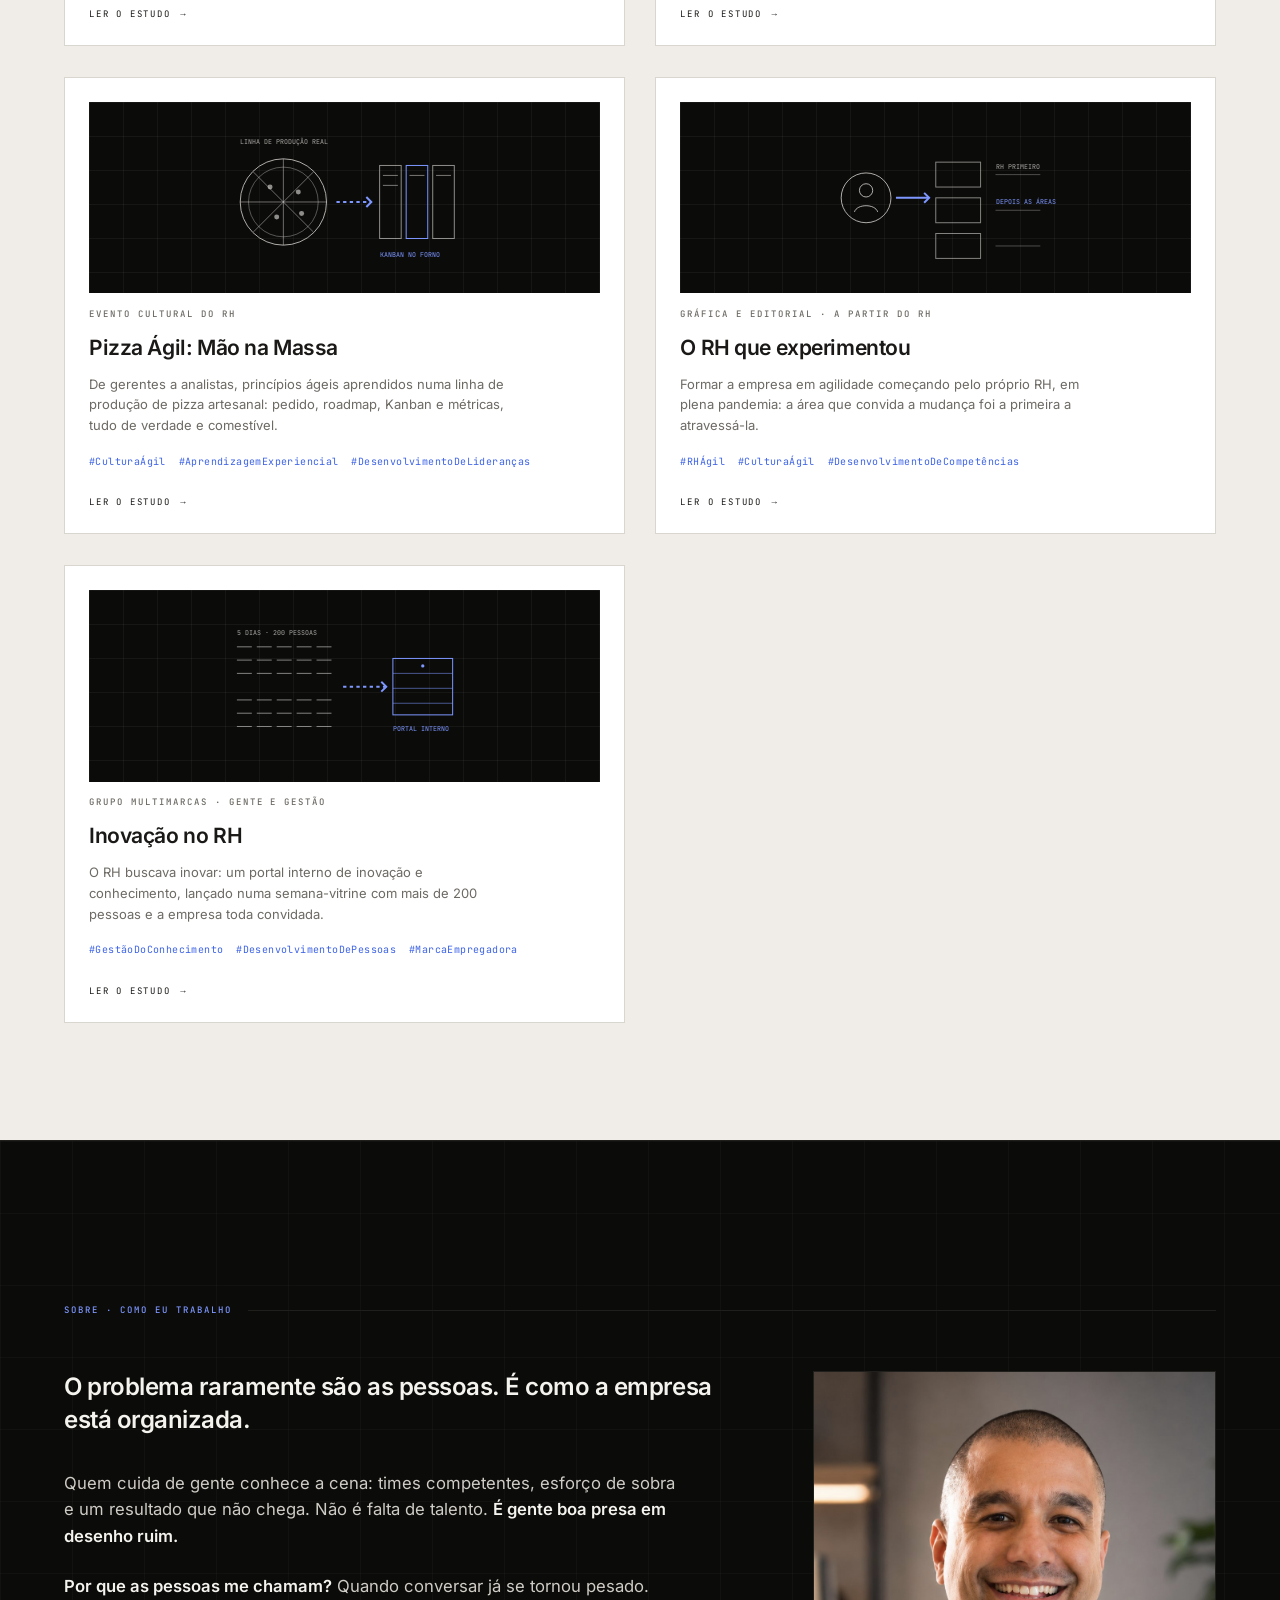
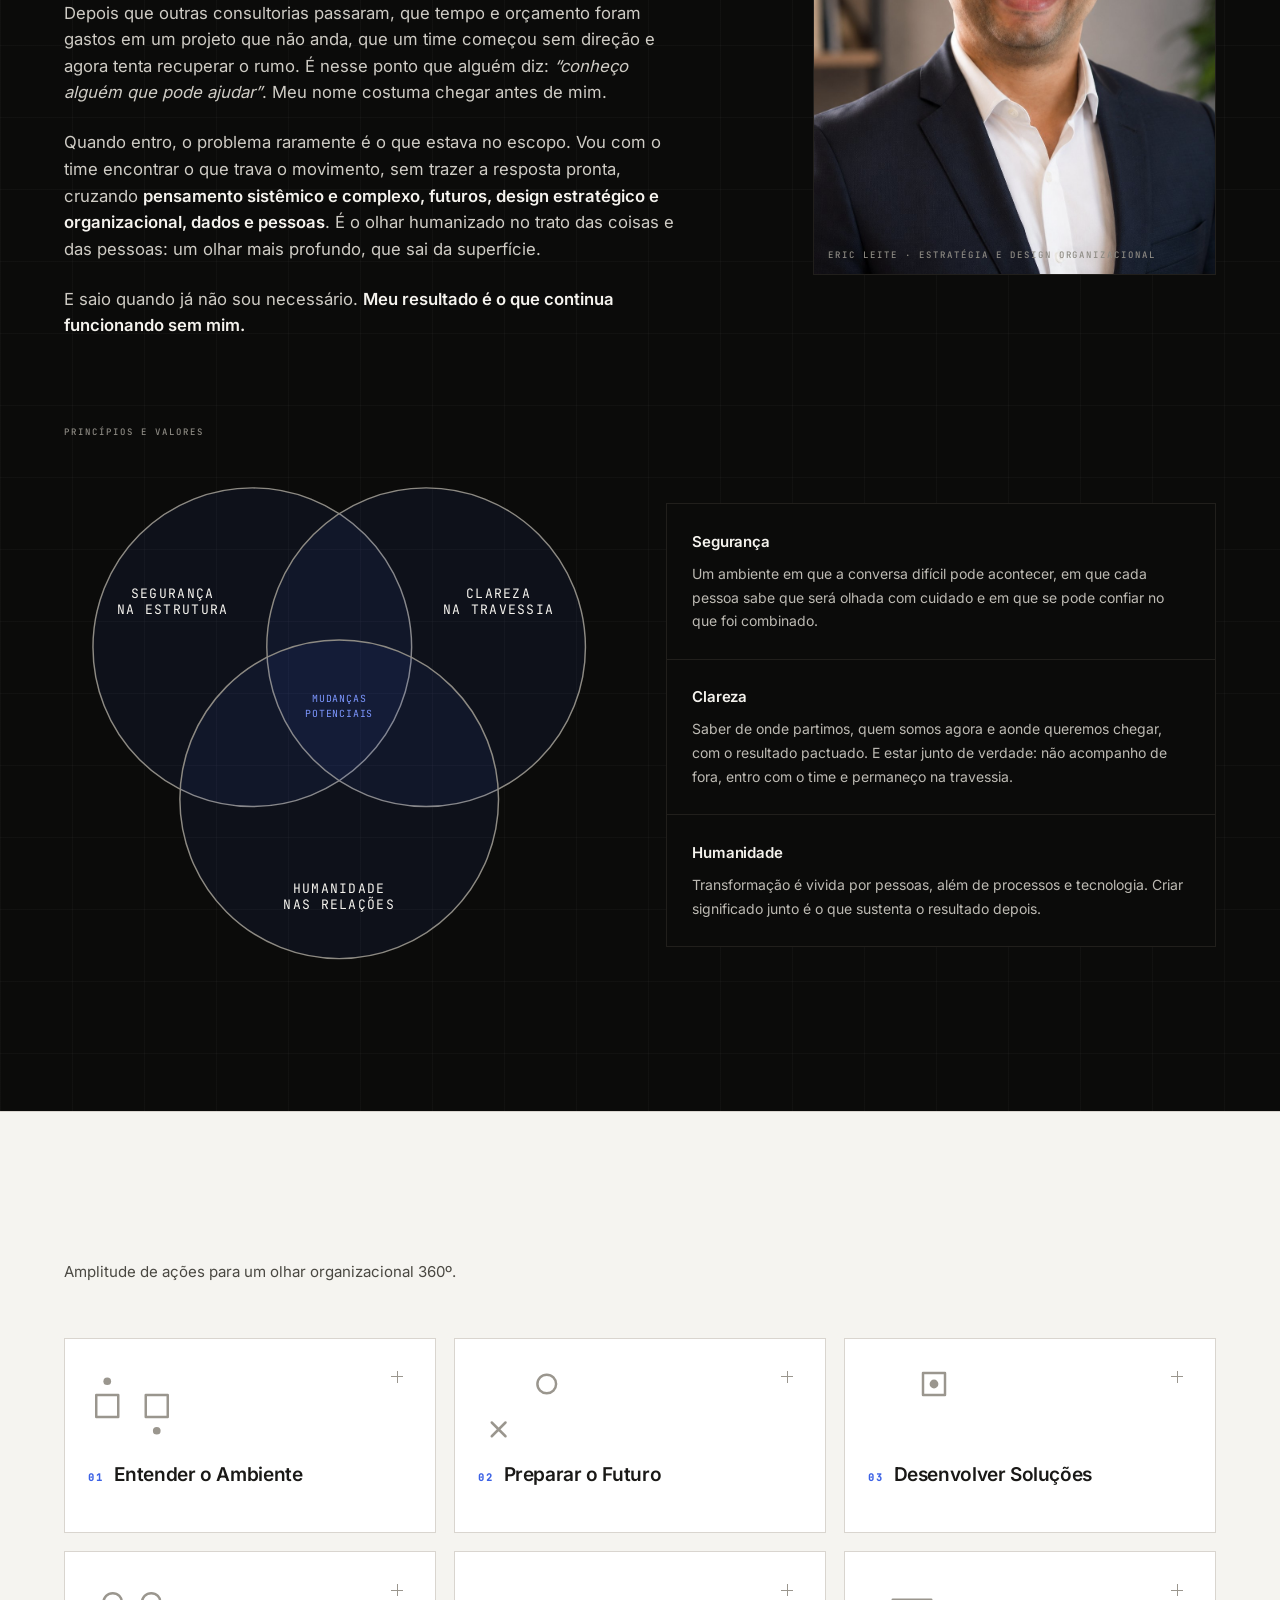
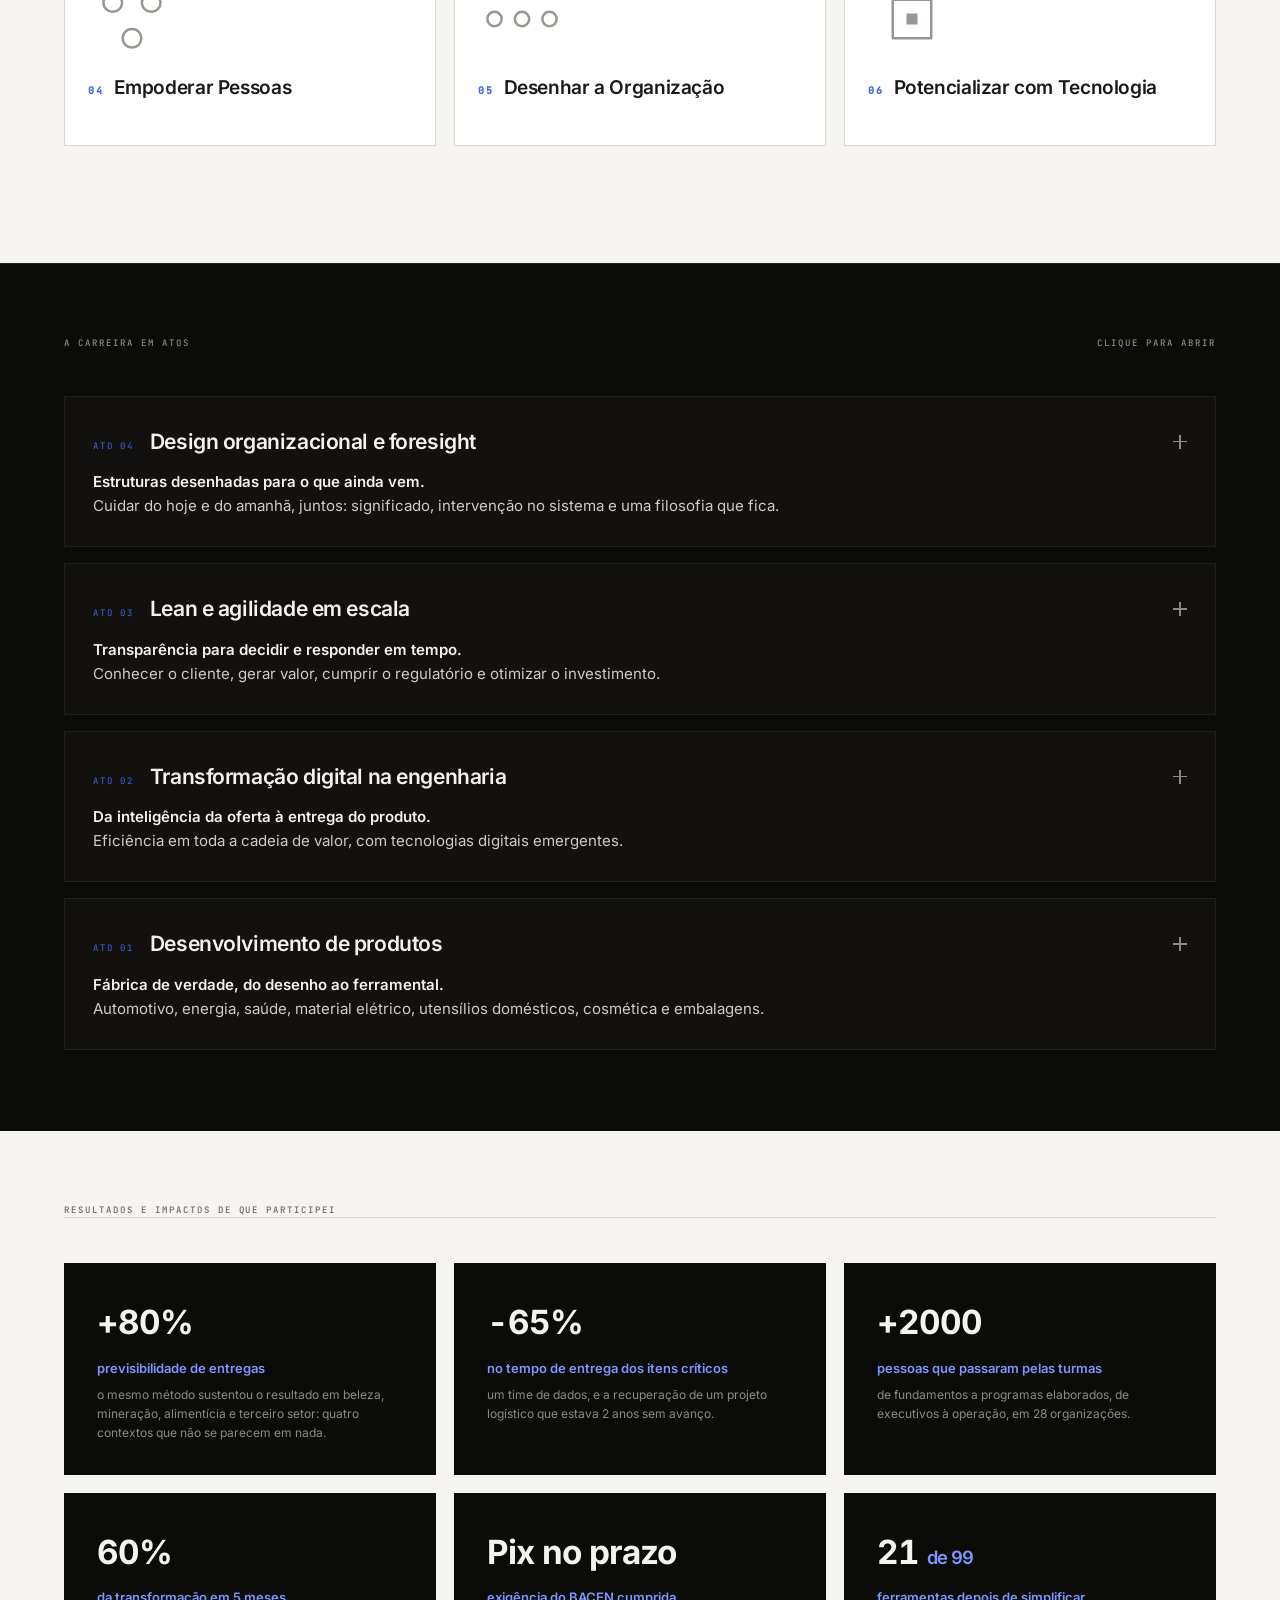
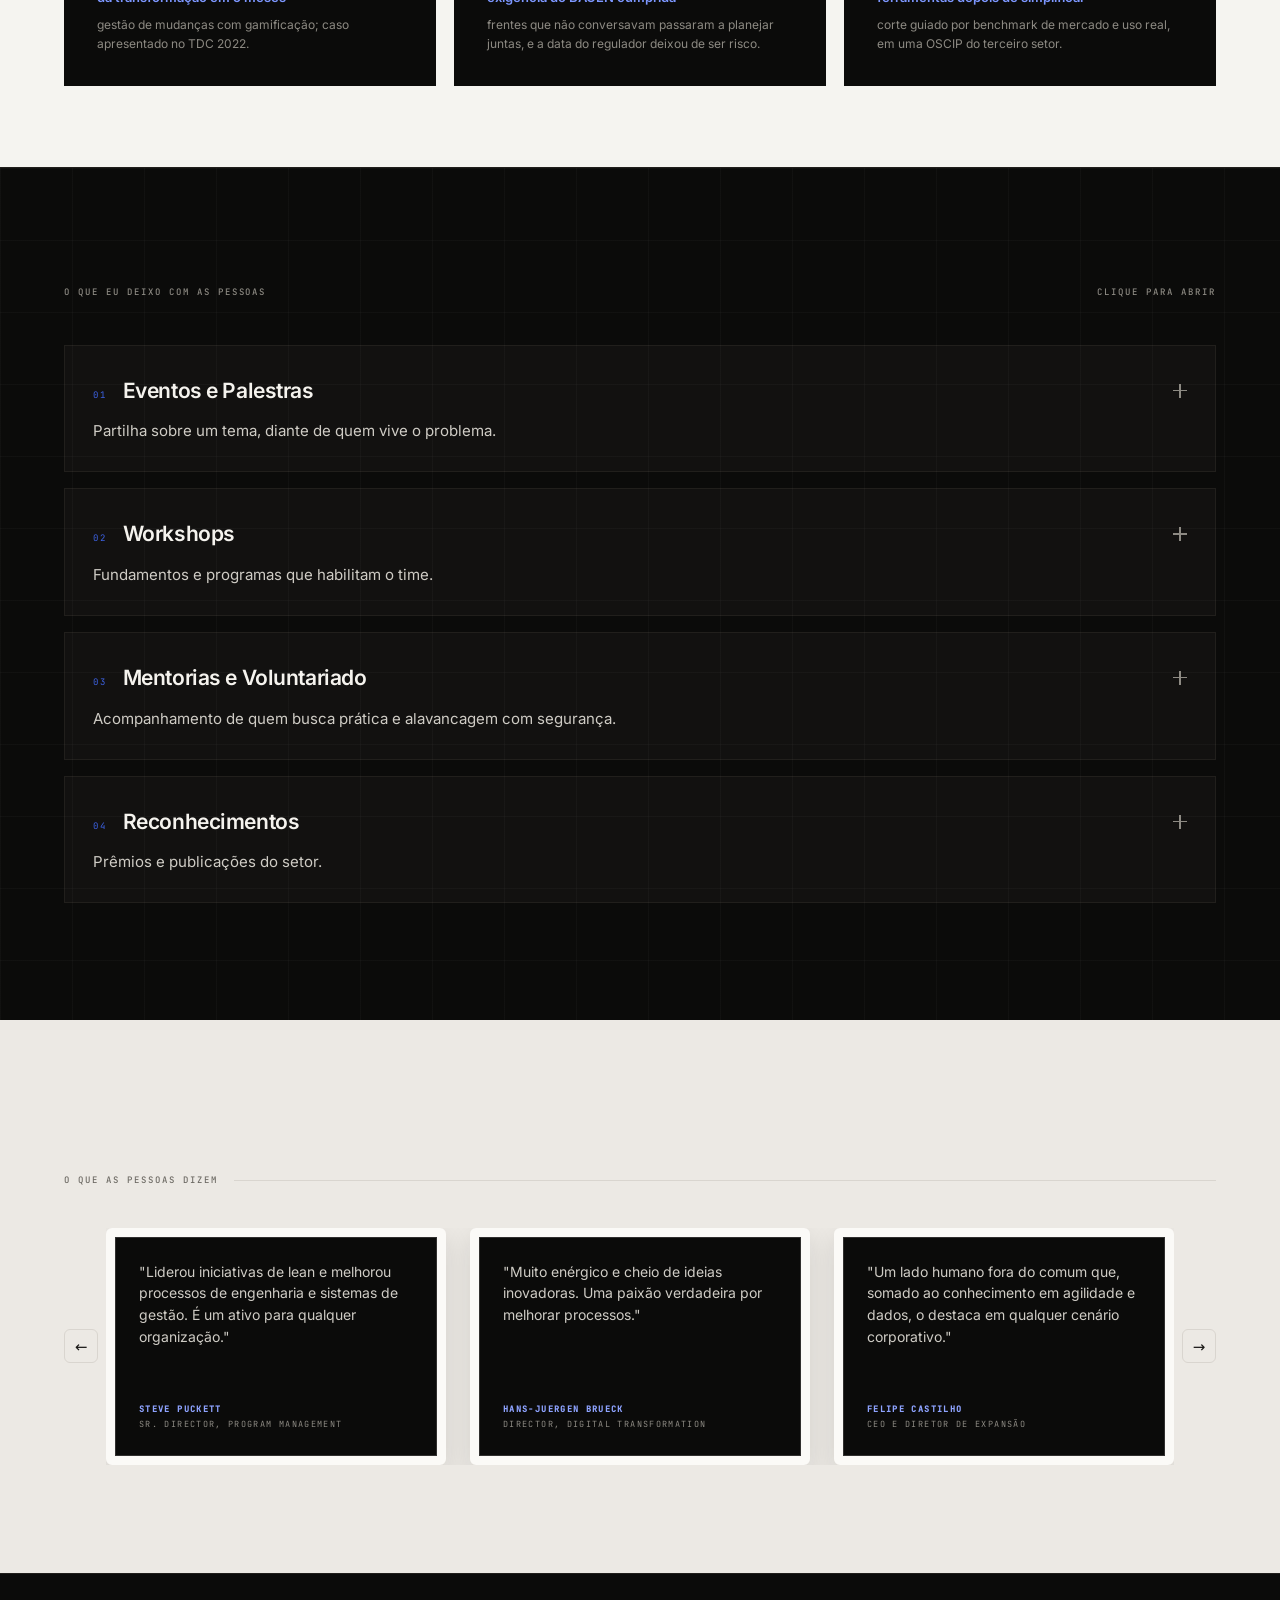
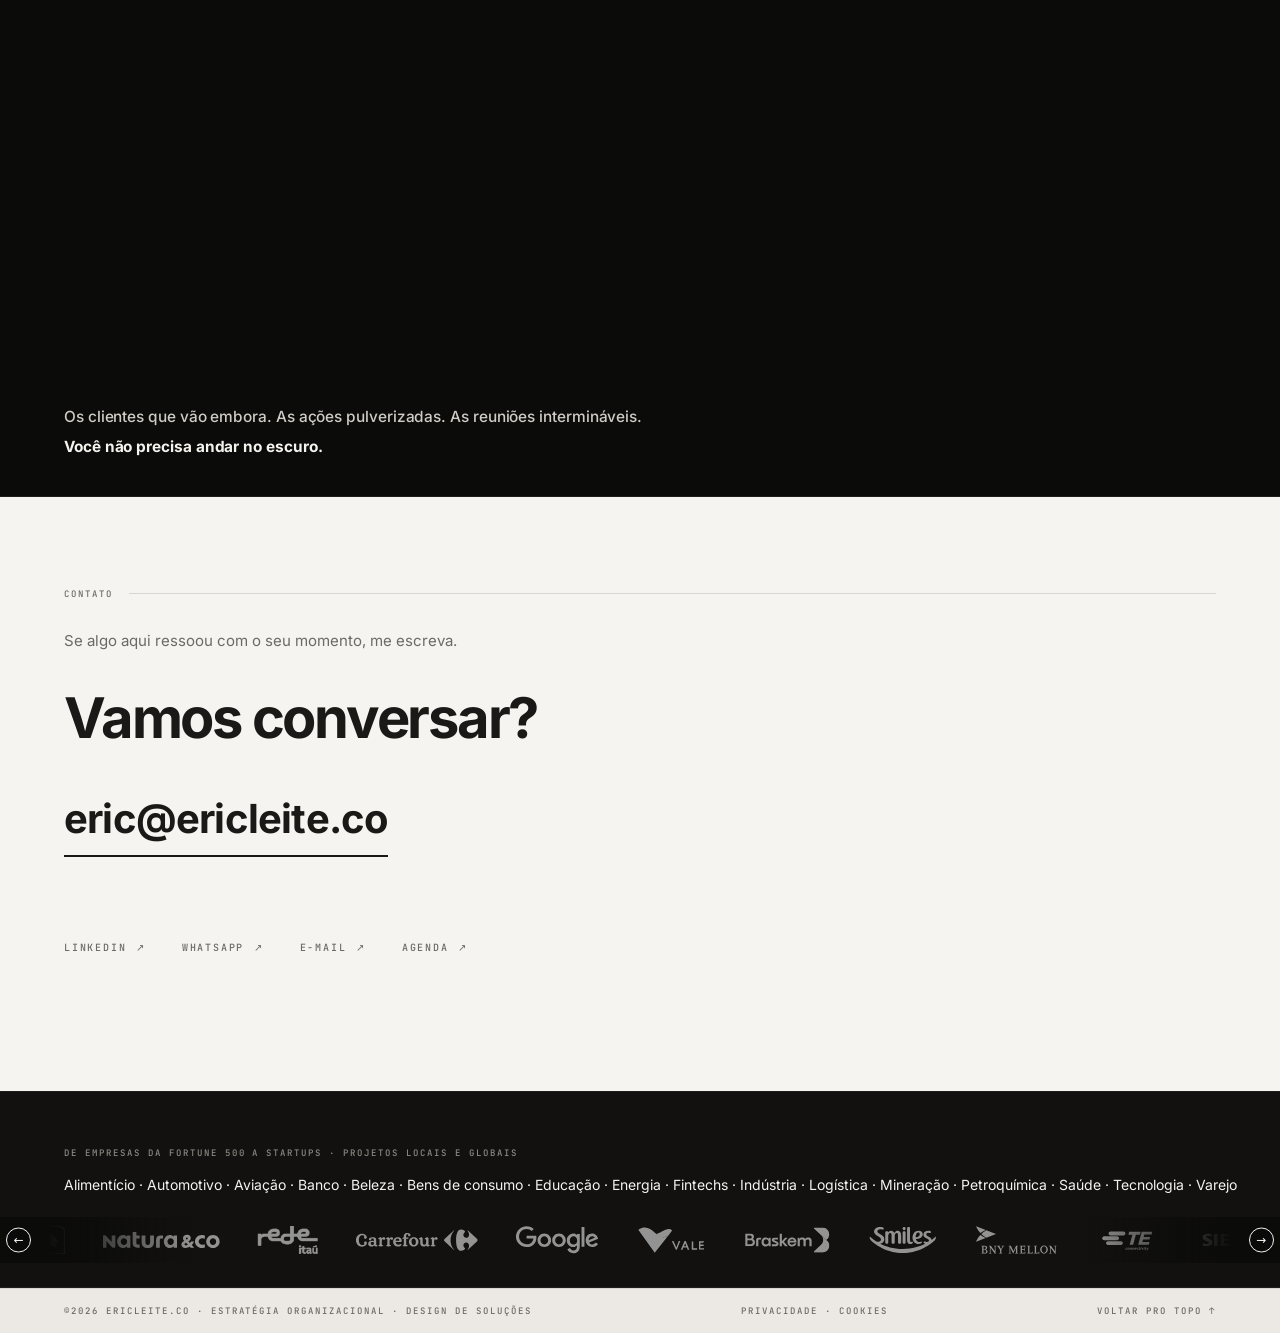
==== commit 545bfb8e: "v5.71: nota do Recursos sem rotulo e em uma linha, ocupando a largura toda" ====
--- a/index.html
+++ b/index.html
@@ -10,10 +10,10 @@
 <meta property="og:type" content="website">
 <meta property="og:url" content="https://ericleite.co/">
 <link rel="canonical" href="https://ericleite.co/">
-<meta name="version" content="5.70">
+<meta name="version" content="5.71">
 <meta name="theme-color" content="#0b0b0a">
 <link rel="icon" href="data:image/svg+xml,%3Csvg xmlns='http://www.w3.org/2000/svg' viewBox='0 0 64 64'%3E%3Crect width='64' height='64' fill='%230b0b0a'/%3E%3Ctext x='32' y='42' font-family='monospace' font-size='26' fill='%23f5f3ee' text-anchor='middle'%3EEL%3C/text%3E%3C/svg%3E">
-<link rel="stylesheet" href="assets/css/styles.css?v=5.70">
+<link rel="stylesheet" href="assets/css/styles.css?v=5.71">
 </head>
 <body class="lock">
 
@@ -1230,7 +1230,7 @@
 
 <footer data-bar="light">
   <div class="wrap foot-row">
-    <span class="cota">©2026 <a href="https://ericleite.co" title="v5.70">ericleite.co</a> · estratégia organizacional · design de soluções</span>
+    <span class="cota">©2026 <a href="https://ericleite.co" title="v5.71">ericleite.co</a> · estratégia organizacional · design de soluções</span>
     <span class="cota foot-leis"><a href="privacidade.html">Privacidade</a> · <a href="privacidade.html#cookies">Cookies</a></span>
     <a id="to-top" class="cota" href="#inicio">voltar pro topo ↑</a>
   </div>
@@ -3012,6 +3012,6 @@
   </article>
 </template>
 
-<script src="assets/js/main.js?v=5.70" defer></script>
+<script src="assets/js/main.js?v=5.71" defer></script>
 </body>
 </html>
